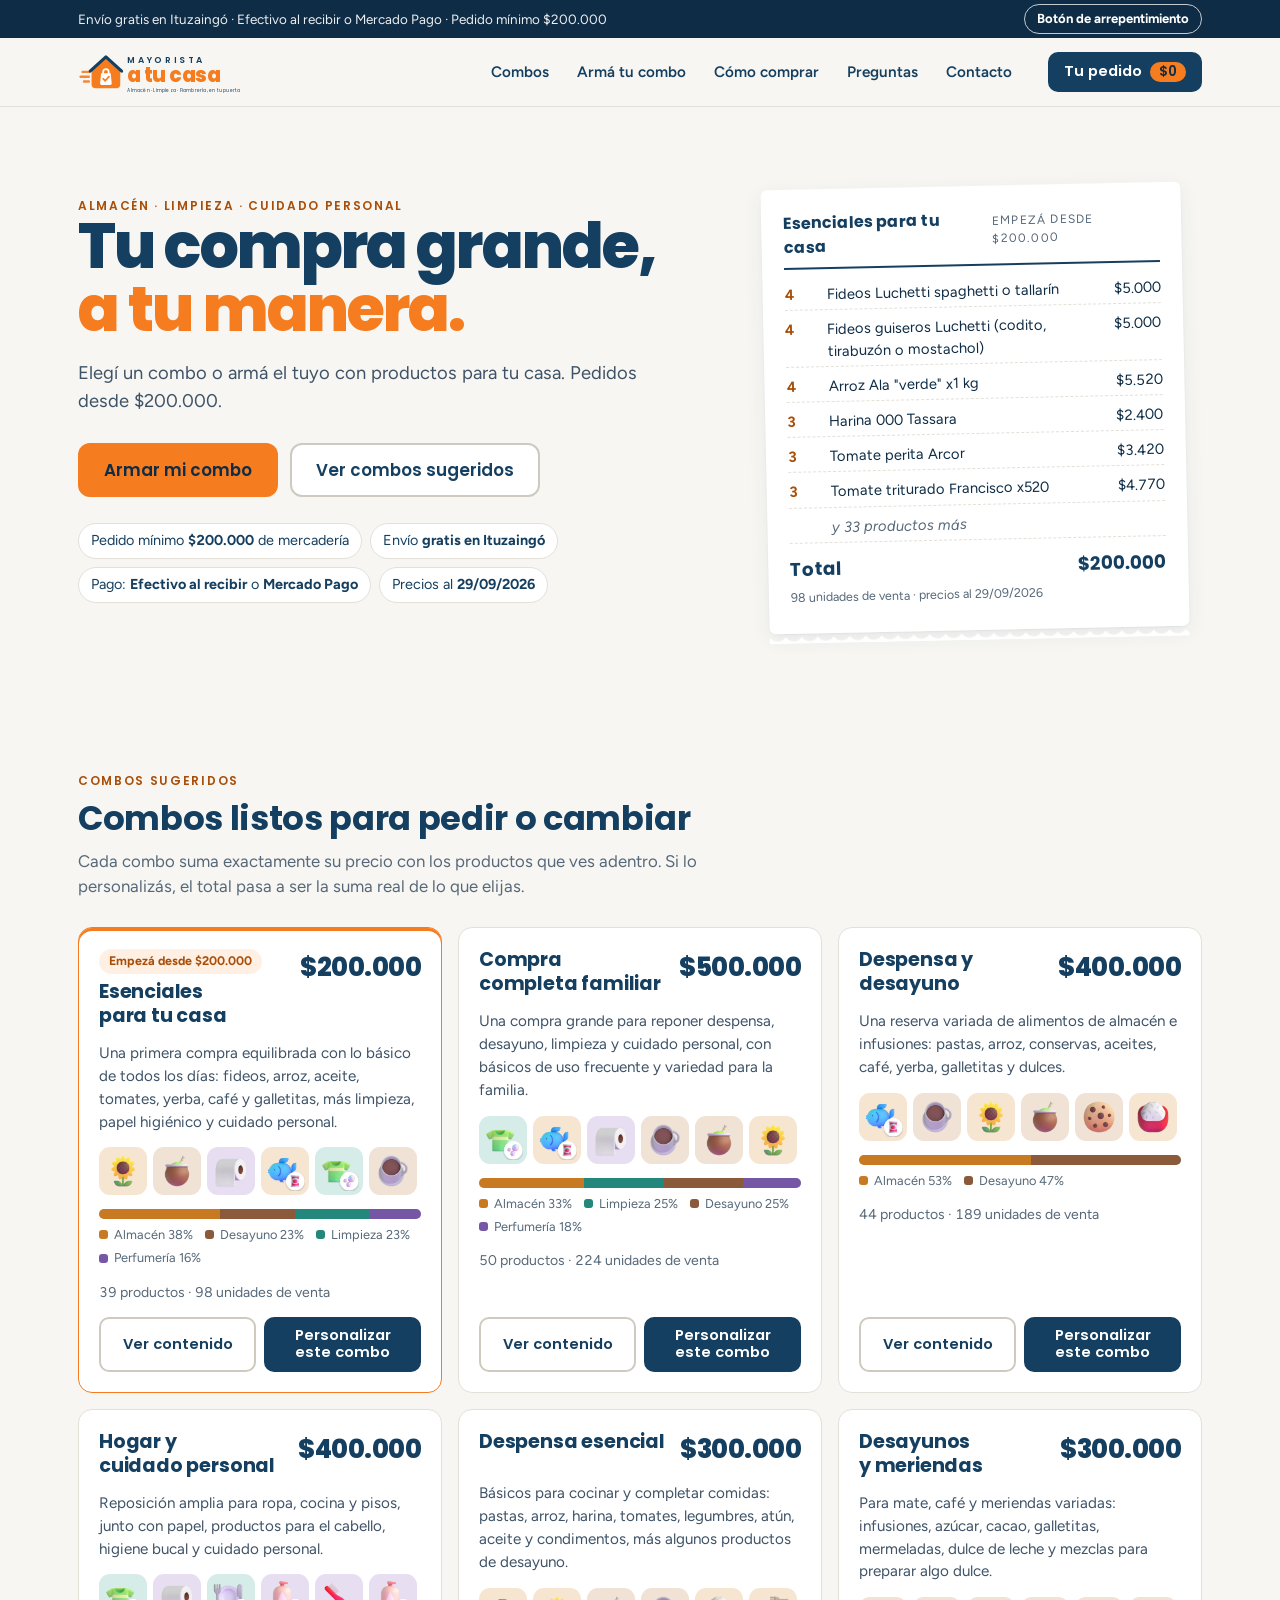
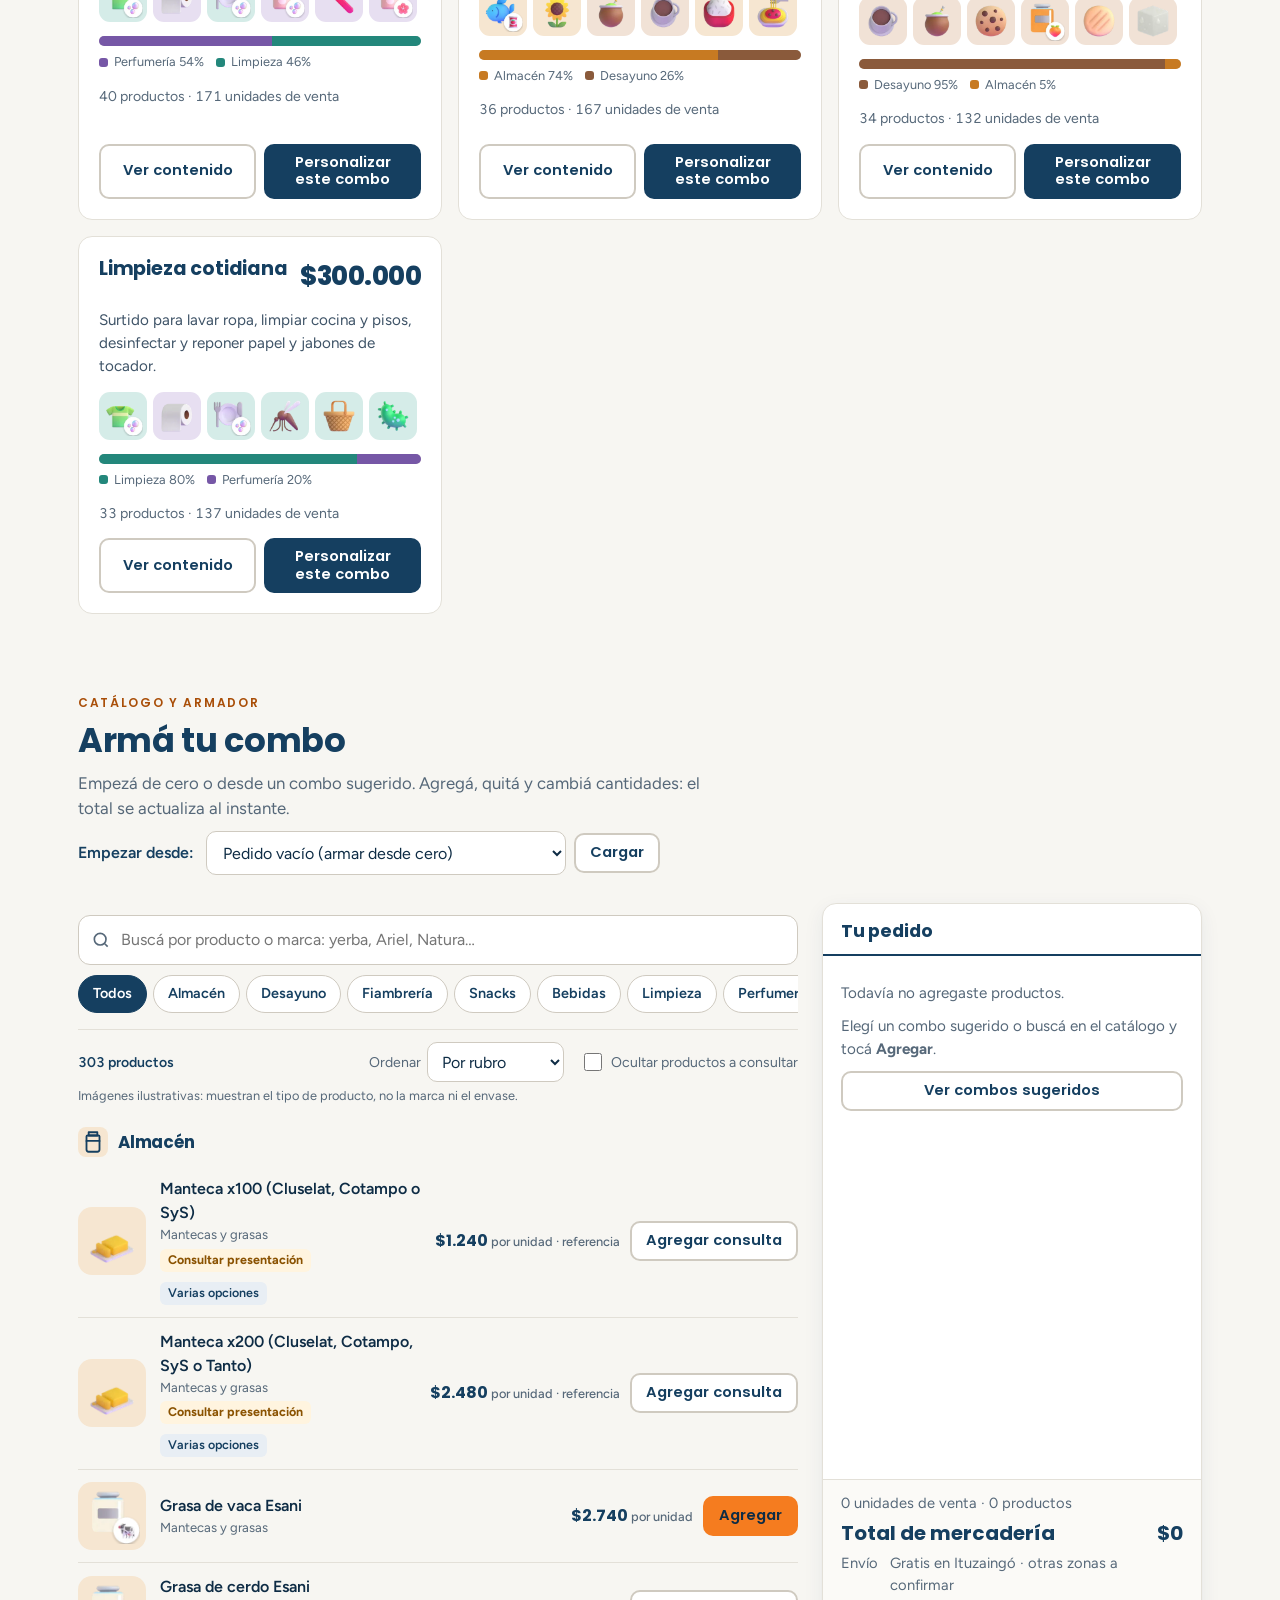
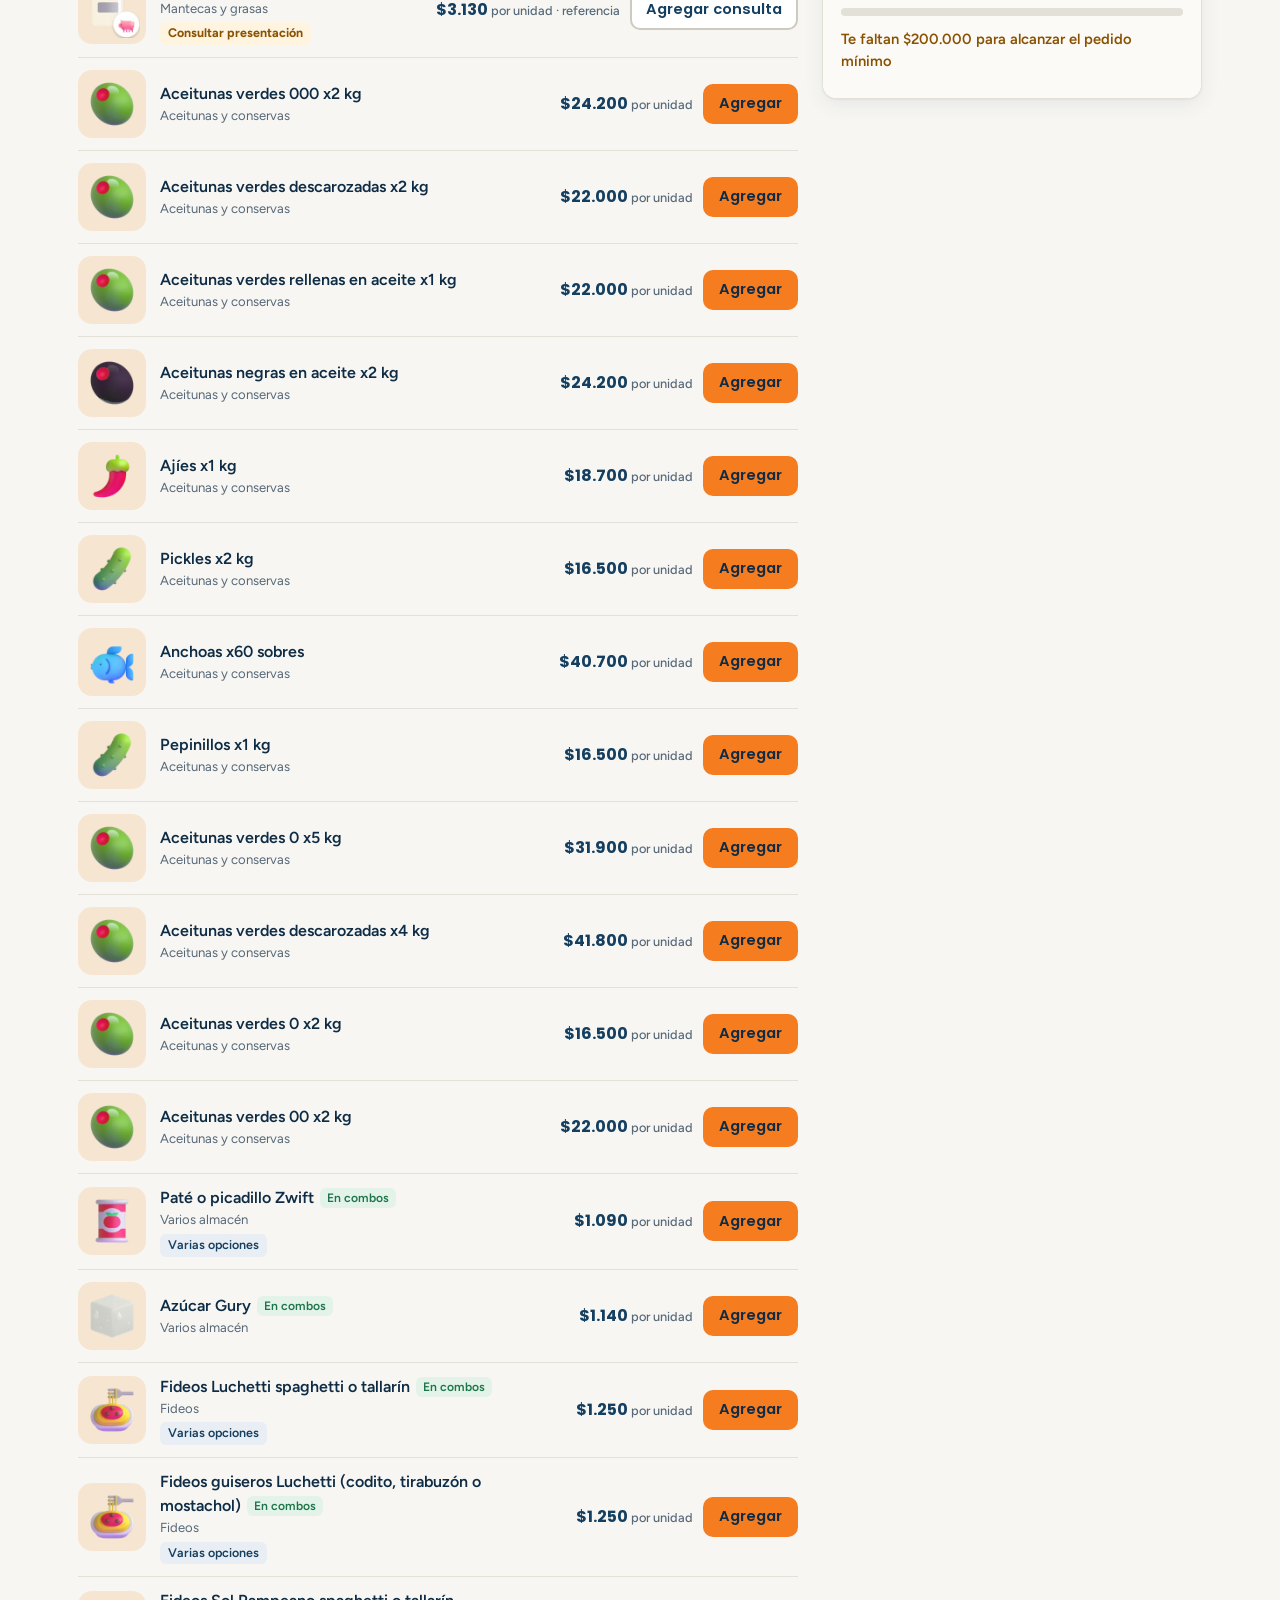
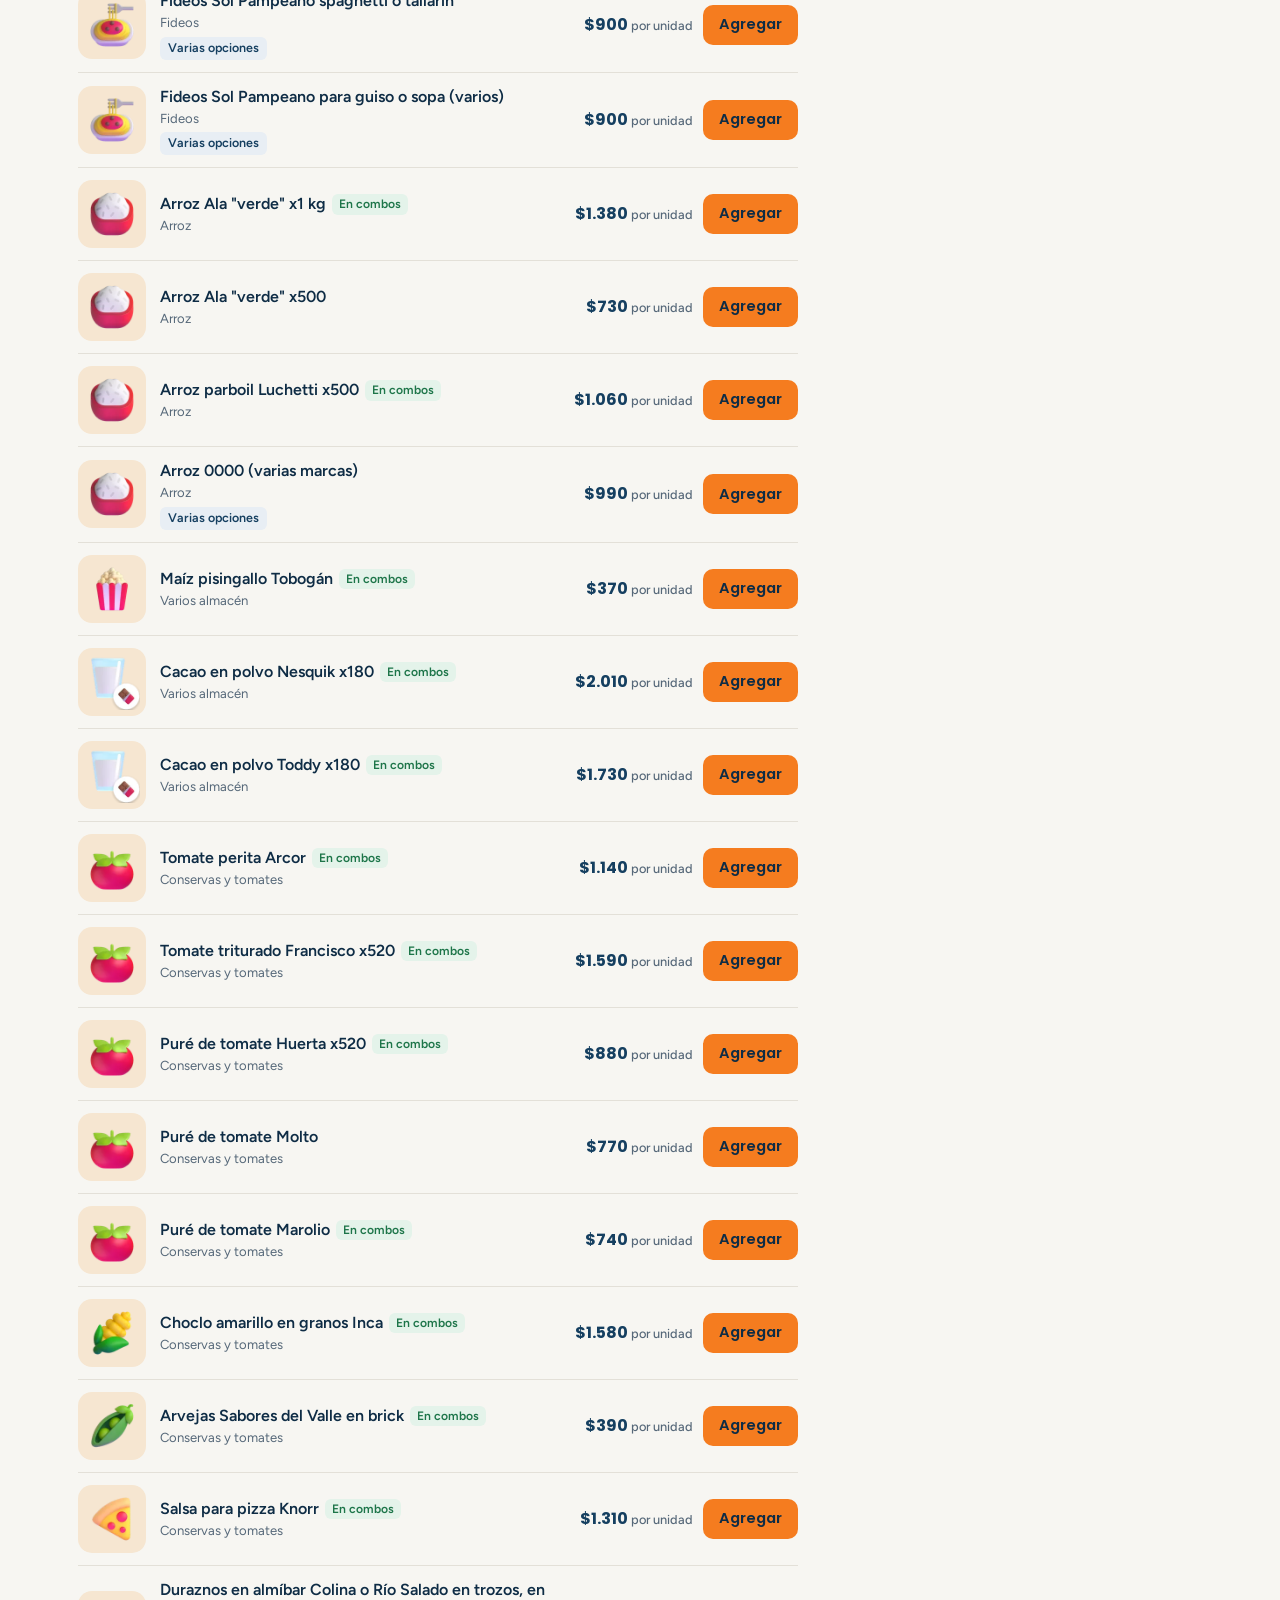
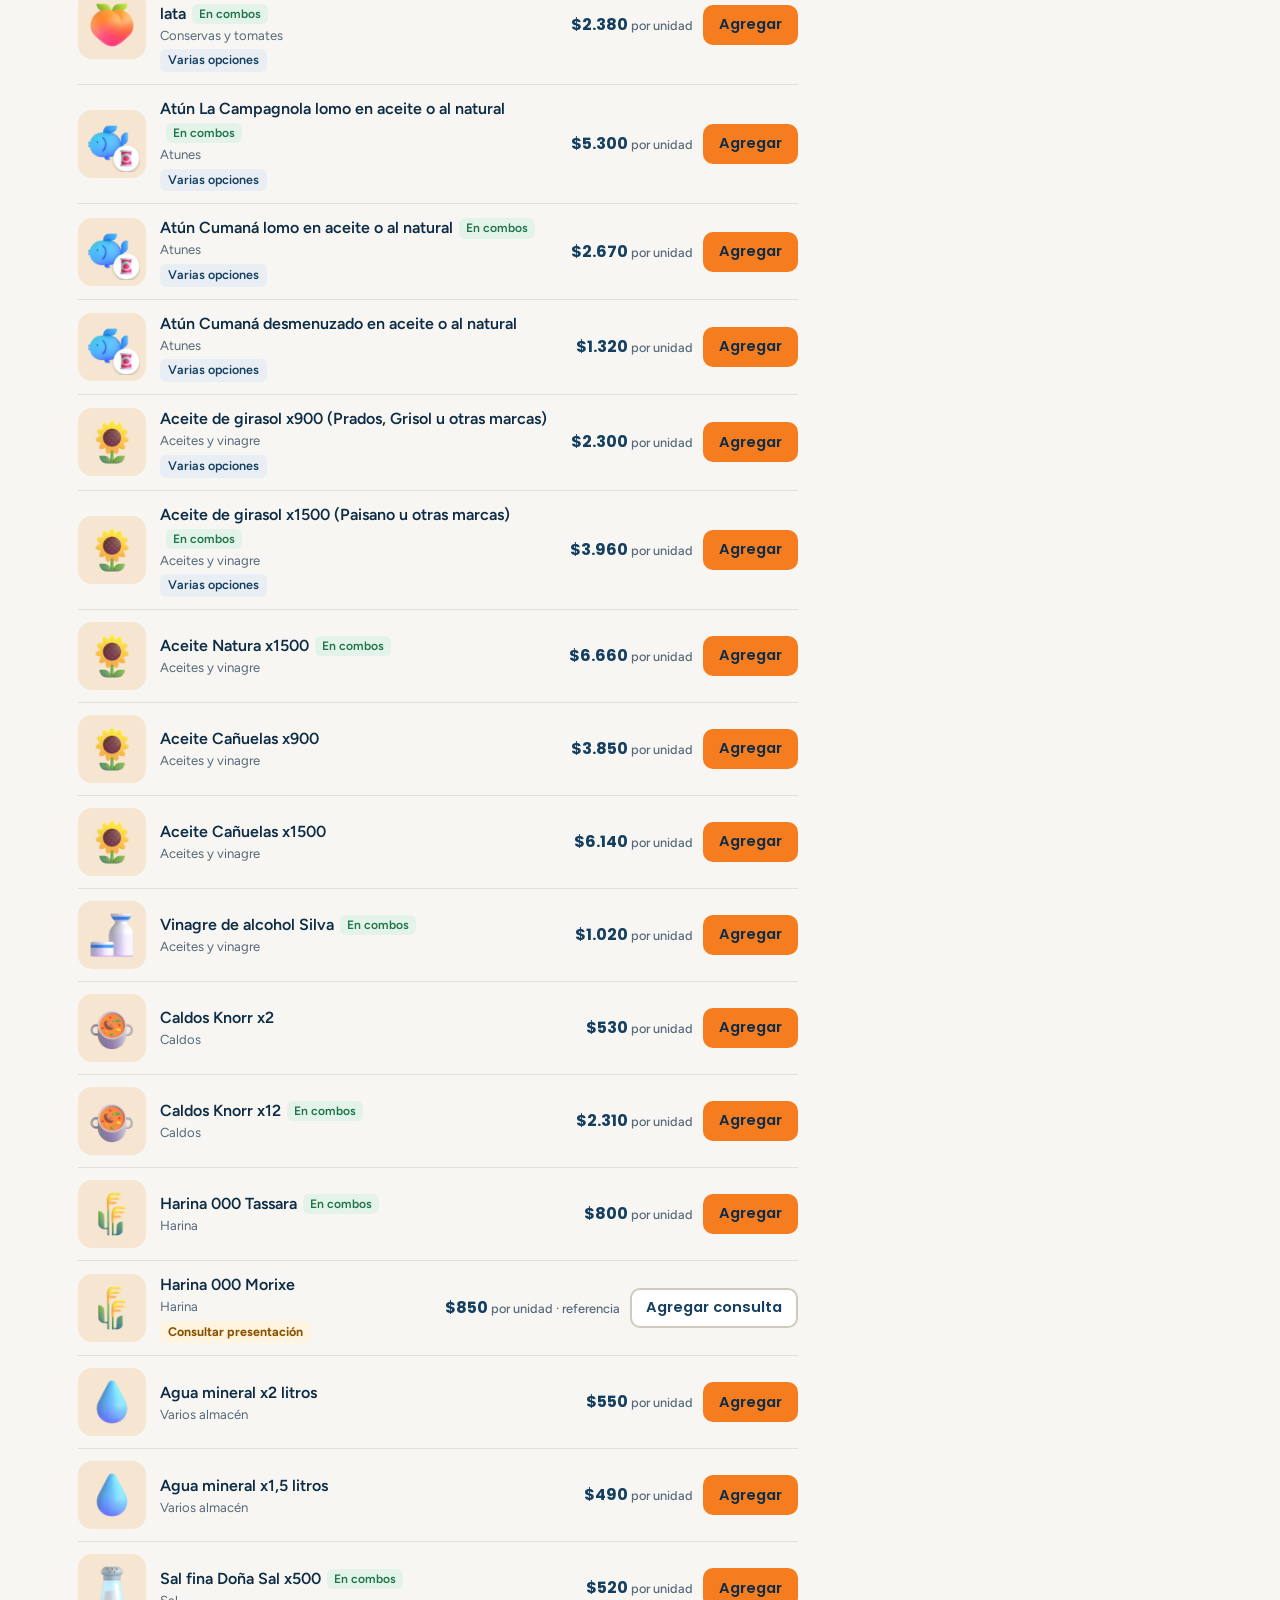
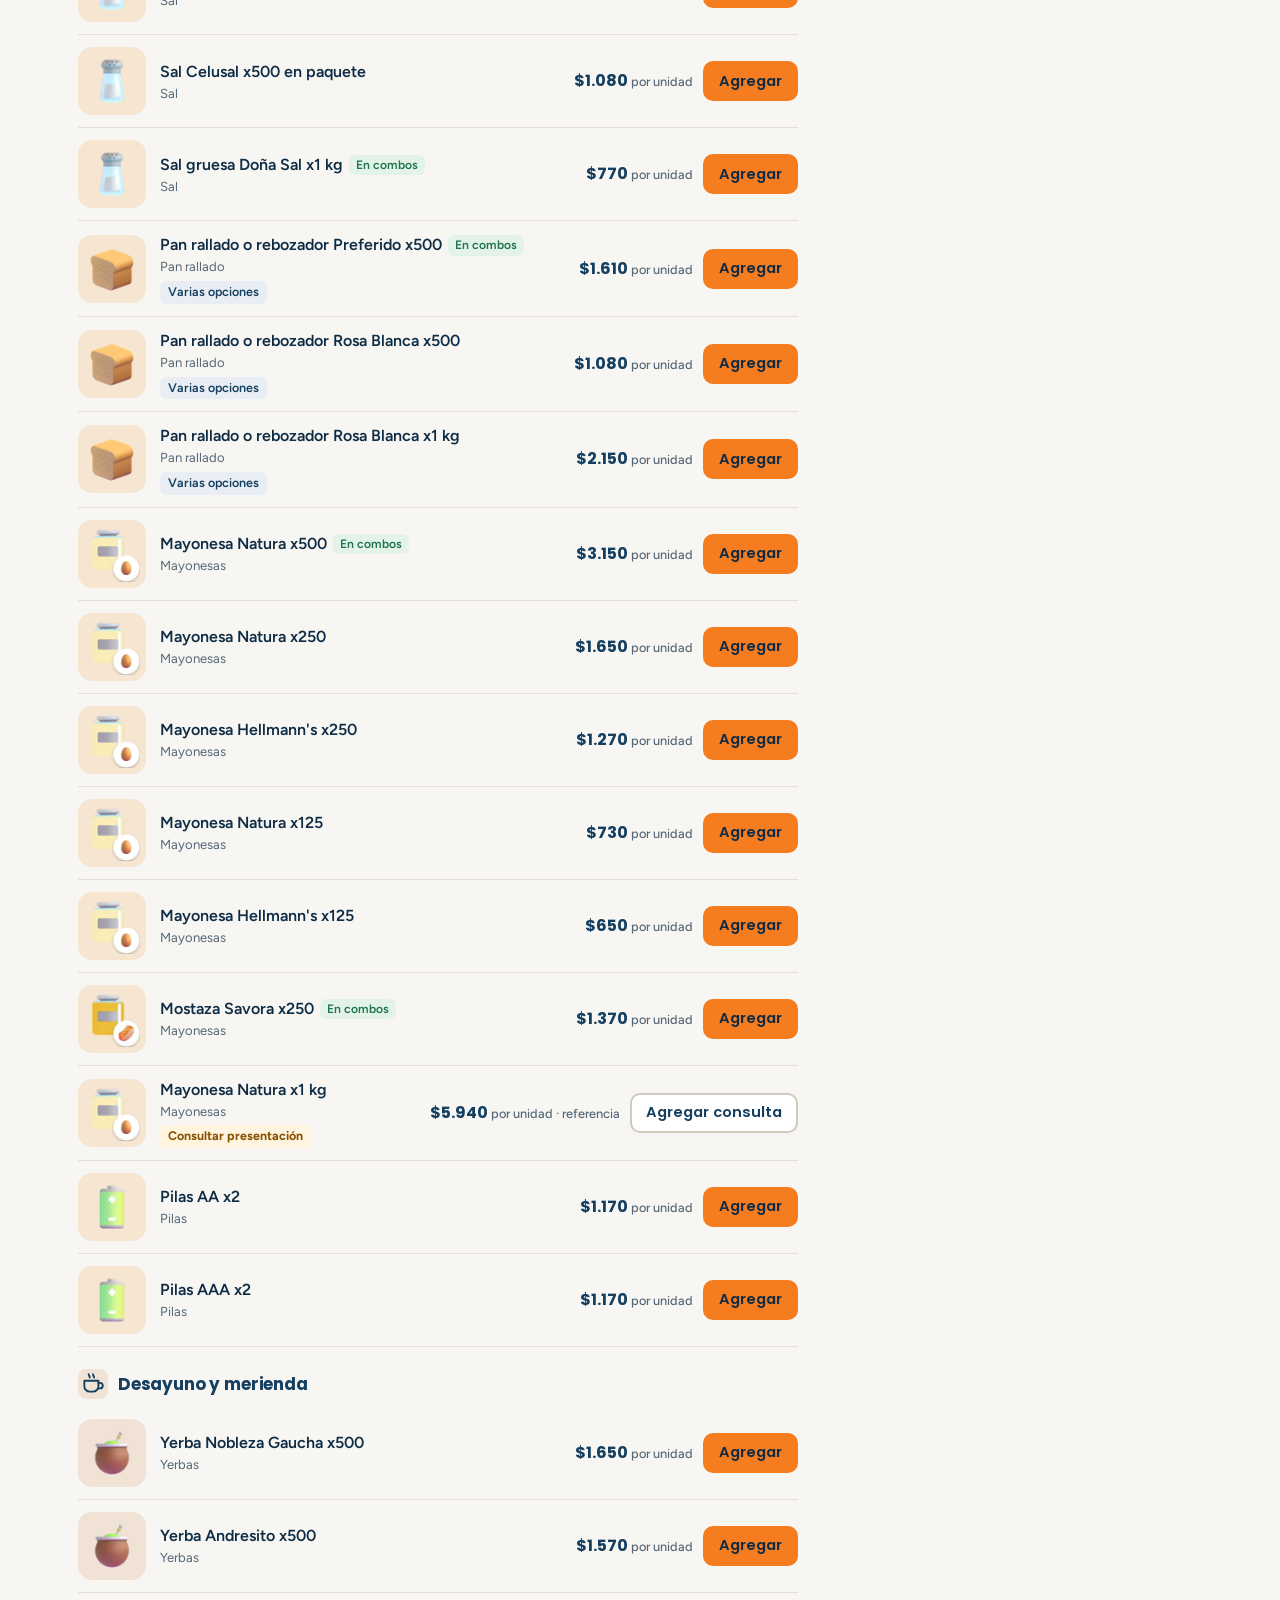
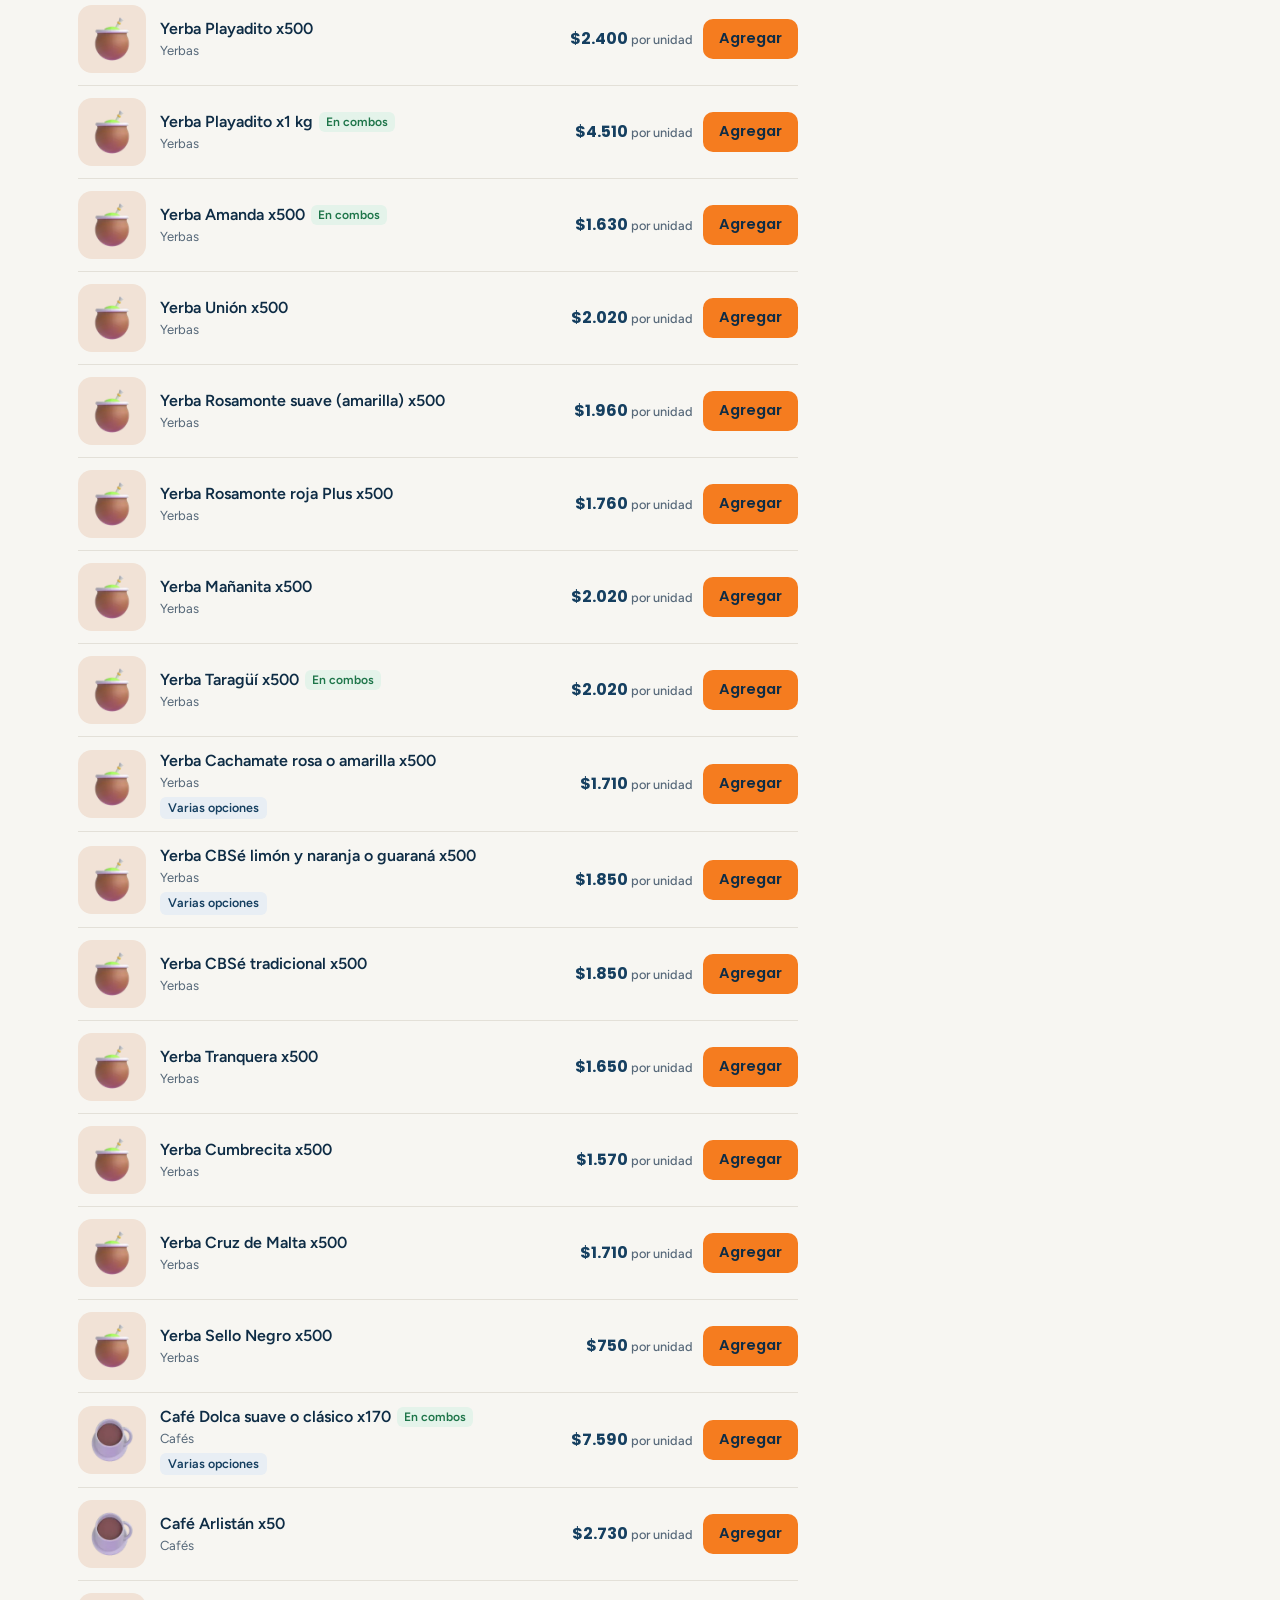
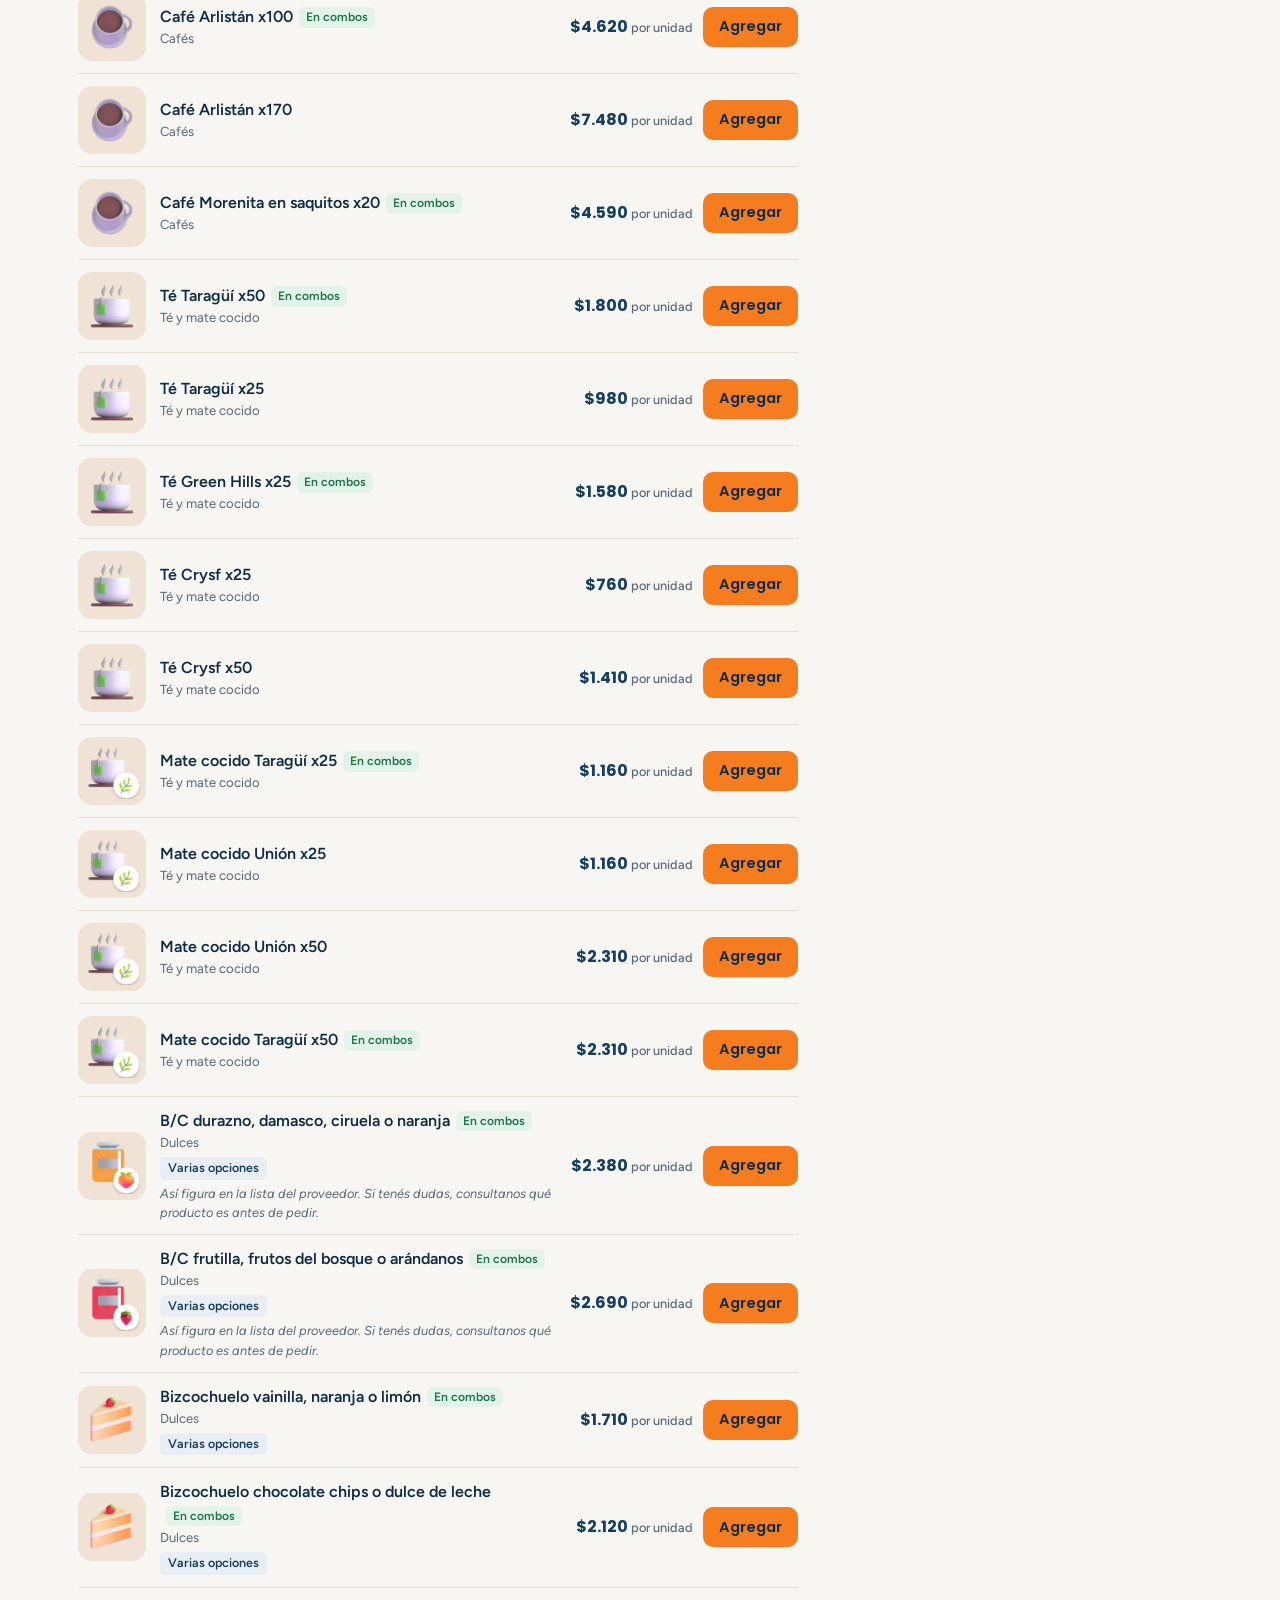
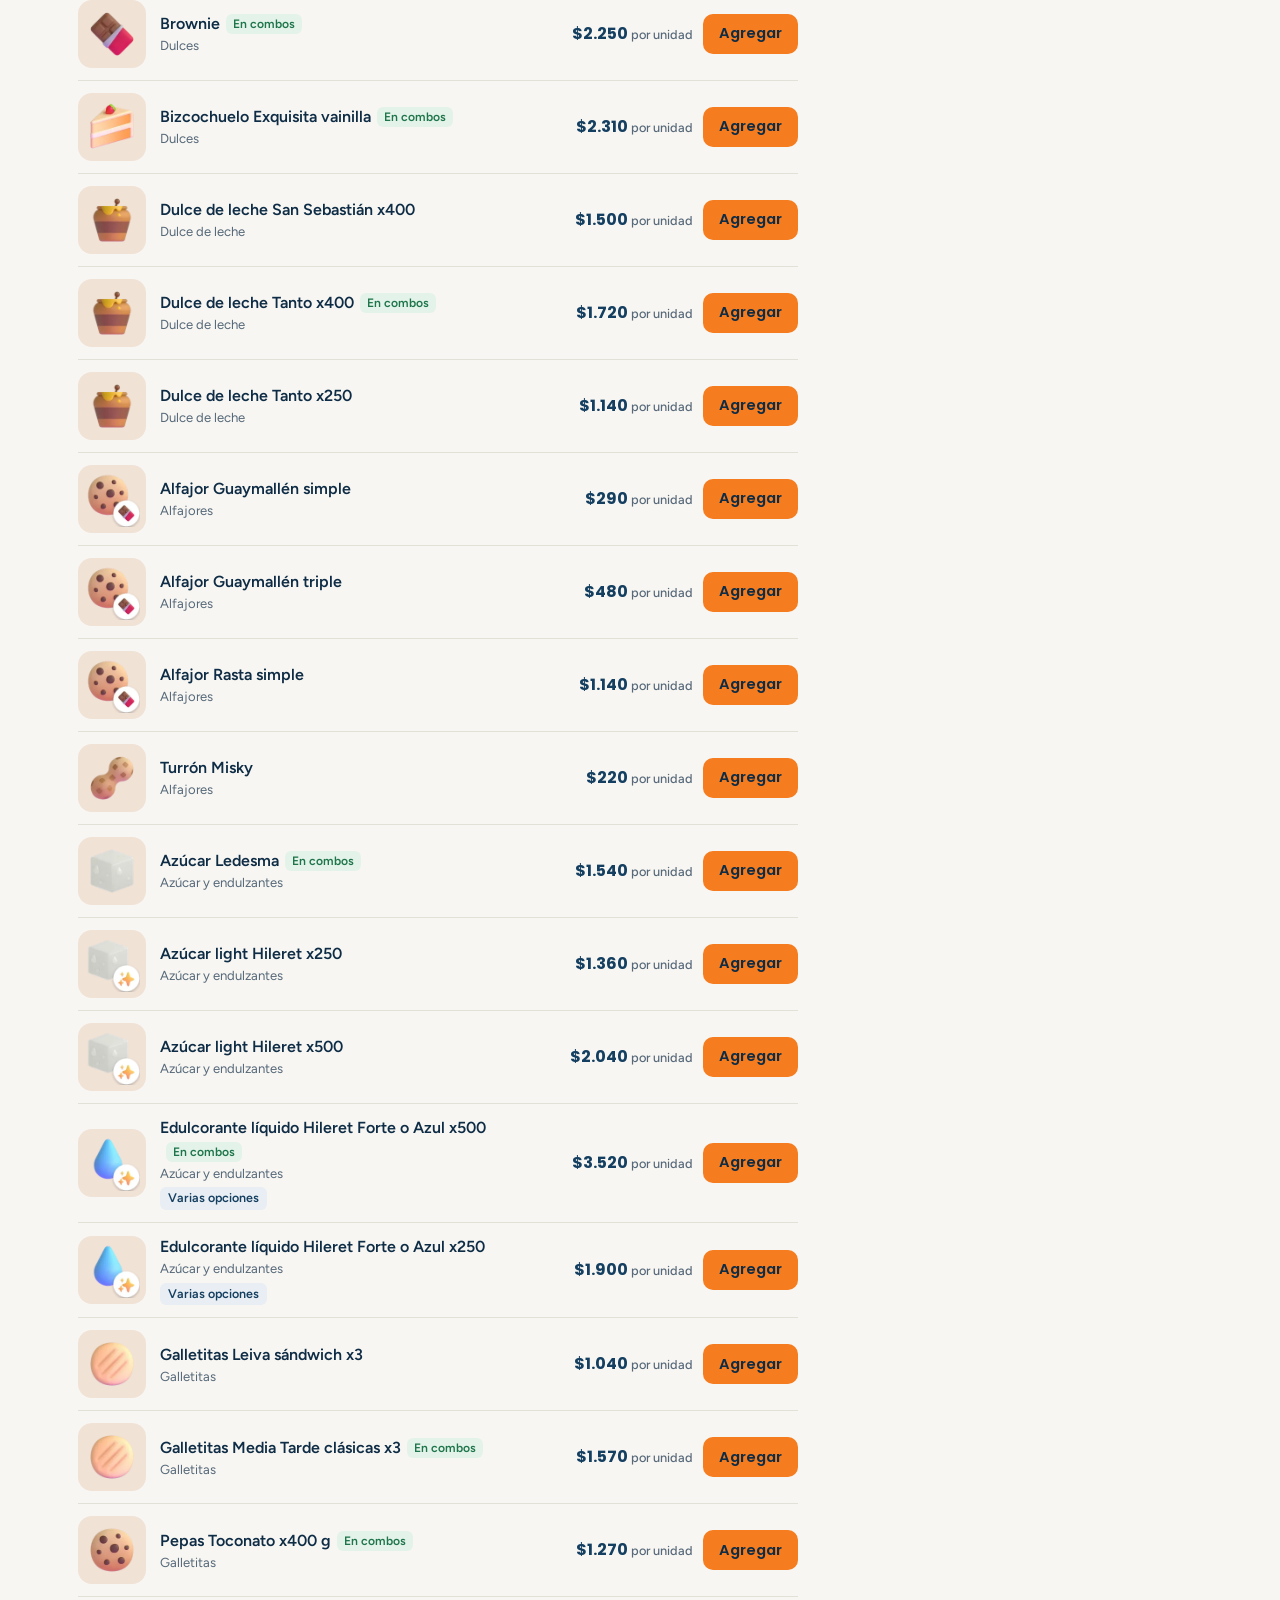
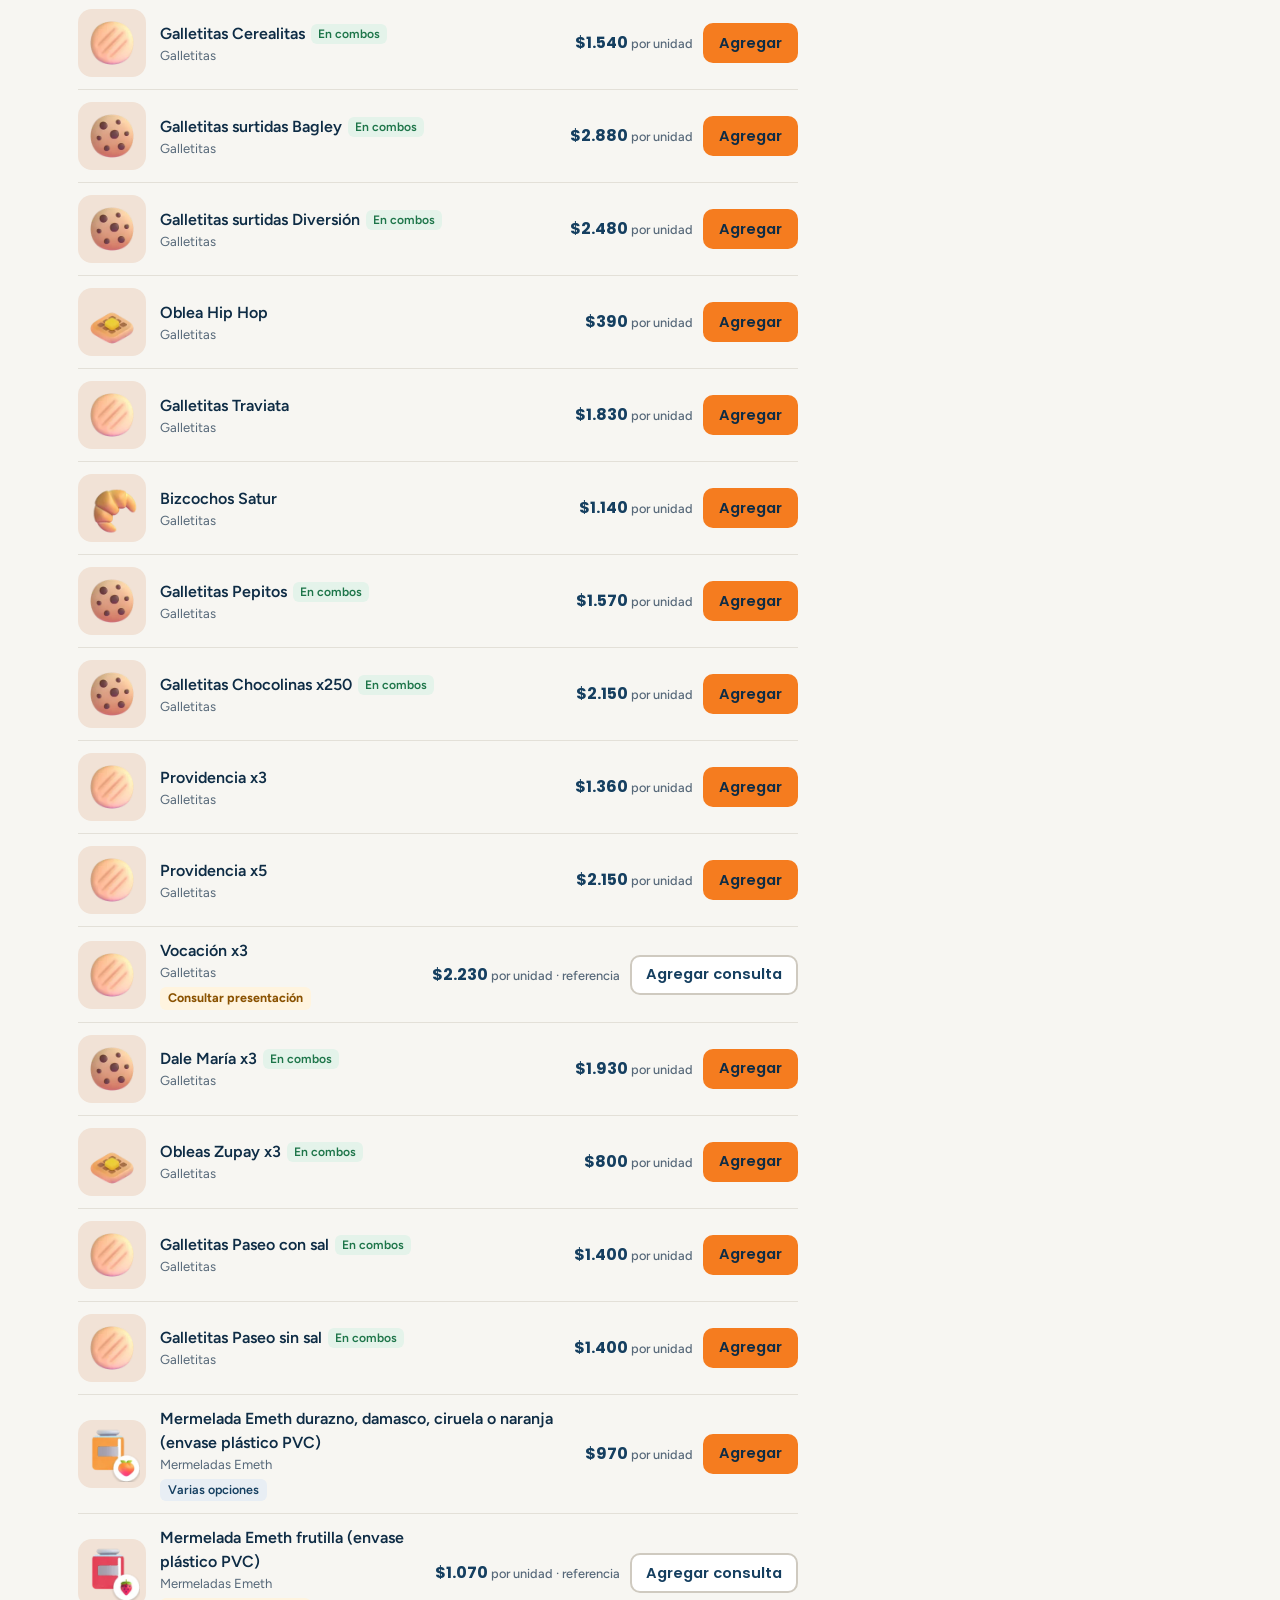
==== index.html @ 2d250ad7 "Add files via upload" ====
<!doctype html>
<html lang="es-AR">
<head>
<meta charset="utf-8">
<meta name="viewport" content="width=device-width, initial-scale=1, viewport-fit=cover">
<title>Mayorista a tu Casa</title>
<meta name="description" content="Elegí un combo o armá el tuyo con productos de almacén, limpieza y cuidado personal. Pedidos desde $200.000 por WhatsApp.">
<link rel="preconnect" href="https://fonts.googleapis.com">
<link rel="preconnect" href="https://fonts.gstatic.com" crossorigin>
<link rel="stylesheet" href="https://fonts.googleapis.com/css2?family=Figtree:wght@400;500;600;700&family=Poppins:wght@500;600;700;800&display=swap">
<link rel="stylesheet" href="css/estilos.css">
</head>
<body>
<!--CUERPO-->
<div class="topbar">
  <div class="wrap">
    <span id="topbar-info"></span>
    <button type="button" class="topbar-arr" data-act="arrepentimiento">Botón de arrepentimiento</button>
  </div>
</div>
<header class="top">
  <div class="wrap">
    <a class="brand" href="#inicio" aria-label="Mayorista a tu Casa, ir al inicio"><svg role="img" aria-hidden="true" focusable="false" xmlns="http://www.w3.org/2000/svg" viewBox="0 12 516 136" width="516" height="136">
<g transform="translate(8 10) scale(1.05)">
  <g stroke="#F57C1F" stroke-width="7" stroke-linecap="round" opacity="0.9">
    <line x1="6" y1="66" x2="24" y2="66"/><line x1="0" y1="80" x2="24" y2="80"/><line x1="10" y1="94" x2="24" y2="94"/>
  </g>
  <path d="M36 60 L74 26 L112 60 L112 102 Q112 110 104 110 L44 110 Q36 110 36 102 Z" fill="#F57C1F" stroke="#F57C1F" stroke-width="8" stroke-linejoin="round"/>
  <path d="M28 64 L74 22 L120 64" fill="none" stroke="currentColor" stroke-width="9" stroke-linecap="round" stroke-linejoin="round"/>
  <path d="M60 70 L88 70 L91 100 Q91 104 87 104 L61 104 Q57 104 57 100 Z" fill="#FFFFFF"/>
  <path d="M66 72 L66 66 Q66 58 74 58 Q82 58 82 66 L82 72" fill="none" stroke="#FFFFFF" stroke-width="5" stroke-linecap="round"/>
  <path d="M66 86 L72 92 L83 80" fill="none" stroke="#F57C1F" stroke-width="5" stroke-linecap="round" stroke-linejoin="round"/>
</g><text x="152" y="52" font-family="Poppins" font-weight="600" font-size="27" letter-spacing="8" fill="currentColor">MAYORISTA</text>
<text x="150" y="110" font-family="Poppins" font-weight="800" font-size="62" letter-spacing="-1.5" fill="#F57C1F">a tu casa</text><text x="152" y="140" font-family="Poppins" font-weight="500" font-size="14" letter-spacing="0.6" fill="currentColor" opacity="0.8">Almacén · Limpieza · Fiambrería, en tu puerta</text></svg></a>
    <nav class="nav" aria-label="Secciones">
      <a href="#combos">Combos</a>
      <a href="#armar">Armá tu combo</a>
      <a href="#como-comprar">Cómo comprar</a>
      <a href="#preguntas">Preguntas</a>
      <a href="#contacto">Contacto</a>
    </nav>
    <button class="btn btn-dark btn-sm top-cart" type="button" data-act="abrir-carrito" id="top-cart">Tu pedido <span class="badge num" id="top-cart-total">$0</span></button>
  </div>
</header>

<main id="inicio">
  <section class="hero" aria-labelledby="hero-title">
    <div class="wrap">
      <div>
        <p class="eyebrow">Almacén · Limpieza · Cuidado personal</p>
        <h1 id="hero-title">Tu compra grande, <em>a tu manera.</em></h1>
        <p class="lead">Elegí un combo o armá el tuyo con productos para tu casa. Pedidos desde $200.000.</p>
        <div class="hero-ctas">
          <a class="btn btn-primary" href="#armar" data-act="ir-armar">Armar mi combo</a>
          <a class="btn btn-ghost" href="#combos">Ver combos sugeridos</a>
        </div>
        <ul class="facts" aria-label="Condiciones" id="hero-facts"></ul>
      </div>
      <figure class="remito" aria-label="Ejemplo de combo" id="hero-remito"></figure>
    </div>
  </section>

  <section class="section" id="combos" aria-labelledby="combos-title">
    <div class="wrap">
      <div class="section-head">
        <p class="eyebrow">Combos sugeridos</p>
        <h2 id="combos-title">Combos listos para pedir o cambiar</h2>
        <p class="lead">Cada combo suma exactamente su precio con los productos que ves adentro. Si lo personalizás, el total pasa a ser la suma real de lo que elijas.</p>
      </div>
      <div class="combos" id="combo-list"></div>
    </div>
  </section>

  <section class="section" id="armar" aria-labelledby="armar-title" style="padding-top:24px">
    <div class="wrap">
      <div class="section-head">
        <p class="eyebrow">Catálogo y armador</p>
        <h2 id="armar-title">Armá tu combo</h2>
        <p class="lead">Empezá de cero o desde un combo sugerido. Agregá, quitá y cambiá cantidades: el total se actualiza al instante.</p>
        <div class="start-row">
          <span class="label">Empezar desde:</span>
          <label class="visually-hidden" for="start-select">Combo para empezar</label>
          <select id="start-select"></select>
          <button class="btn btn-ghost btn-sm" type="button" data-act="cargar-inicio">Cargar</button>
        </div>
      </div>
      <div class="builder">
        <div class="catalog" id="catalogo">
          <div class="tools">
            <div class="search">
              <svg width="20" height="20" viewBox="0 0 24 24" fill="none" stroke="currentColor" stroke-width="2" aria-hidden="true"><circle cx="11" cy="11" r="7"/><path d="m20 20-3.5-3.5"/></svg>
              <label class="visually-hidden" for="q">Buscar productos</label>
              <input id="q" type="search" autocomplete="off" enterkeyhint="search" placeholder="Buscá por producto o marca: yerba, Ariel, Natura…">
              <button type="button" class="q-clear" id="q-clear" data-act="clear-q" aria-label="Borrar la búsqueda" hidden>×</button>
            </div>
            <div class="chips" id="sec-chips" role="group" aria-label="Rubros"></div>
            <div class="chips sub" id="cat-chips" role="group" aria-label="Categorías" hidden></div>
          </div>
          <div class="list-bar">
            <span id="result-count" class="num" aria-live="polite"></span>
            <label class="sort" for="orden"><span>Ordenar</span>
              <select id="orden">
                <option value="rubro">Por rubro</option>
                <option value="precio-asc">Menor precio</option>
                <option value="precio-desc">Mayor precio</option>
                <option value="az">A a Z</option>
              </select></label>
            <label class="chk" for="solo-pedido"><input type="checkbox" id="solo-pedido"> Ocultar productos a consultar</label>
          </div>
          <p class="img-note">Imágenes ilustrativas: muestran el tipo de producto, no la marca ni el envase.</p>
          <div id="product-list"></div>
        </div>
        <aside class="aside-sticky" aria-label="Resumen de tu pedido">
          <div class="summary" id="summary-aside"></div>
        </aside>
      </div>
    </div>
  </section>

  <section class="section" id="como-comprar" aria-labelledby="como-title">
    <div class="wrap">
      <div class="section-head">
        <p class="eyebrow">Cómo comprar</p>
        <h2 id="como-title">Tu pedido en cuatro pasos</h2>
      </div>
      <ol class="steps">
        <li><h3>Elegís los productos</h3><p>Tomá un combo sugerido, personalizalo o armá tu selección desde cero con el catálogo.</p></li>
        <li><h3>Revisás tu pedido</h3><p>Controlá cantidades, precios y el total. El pedido mínimo es de $200.000 en mercadería.</p></li>
        <li><h3>Lo enviás por WhatsApp</h3><p>Completá tu nombre y localidad y tocá “Enviar pedido por WhatsApp”: se abre el chat con tu pedido escrito y solo tocás Enviar. Todavía no pagás nada.</p></li>
        <li><h3>Coordinamos y te lo llevamos</h3><p>Te respondemos para confirmar stock, día y horario de entrega. Pagás en efectivo al recibir o con Mercado Pago.</p></li>
      </ol>
    </div>
  </section>

  <section class="section" id="preguntas" aria-labelledby="faq-title">
    <div class="wrap">
      <div class="section-head">
        <p class="eyebrow">Preguntas frecuentes</p>
        <h2 id="faq-title">Lo que conviene saber antes de pedir</h2>
      </div>
      <div class="faq" id="faq"></div>
    </div>
  </section>

  <section class="section" id="contacto" aria-labelledby="contacto-title">
    <div class="wrap">
      <div class="section-head">
        <p class="eyebrow">Contacto</p>
        <h2 id="contacto-title">Hablemos por WhatsApp</h2>
      </div>
      <div class="contact" id="contact"></div>
    </div>
  </section>
</main>

<footer class="foot">
  <div class="wrap">
    <p><b>Mayorista a tu Casa</b> · Una iniciativa de AdminYAAA.</p>
    <p class="foot-links">
      <button type="button" class="foot-arr" data-act="arrepentimiento">Botón de arrepentimiento</button>
      <a href="https://www.argentina.gob.ar/produccion/defensadelconsumidor/formulario" target="_blank" rel="noopener">Defensa de las y los Consumidores. Para reclamos ingrese aquí</a>
    </p>
    <p id="foot-note"></p>
  </div>
</footer>

<div class="bottom-bar" role="region" aria-label="Tu pedido">
  <div class="in">
    <div class="bb-tot">
      <strong id="bb-total">$0</strong>
      <div class="meter" aria-hidden="true"><i id="bb-meter"></i></div>
      <small id="bb-hint">Te faltan $200.000 para alcanzar el pedido mínimo</small>
    </div>
    <button class="btn btn-primary" type="button" data-act="abrir-carrito">Ver pedido <span class="badge-n num" id="bb-n" hidden></span></button>
  </div>
</div>

<dialog id="dlg-carrito" class="sheet" aria-labelledby="carrito-title">
  <div class="dlg">
    <div class="dlg-head">
      <div><h3 id="carrito-title">Tu pedido</h3><p>Cambiá cantidades o quitá productos. El total se recalcula solo.</p></div>
      <button class="x" type="button" data-act="cerrar" aria-label="Cerrar">×</button>
    </div>
    <div class="summary" id="summary-sheet" style="border:0;box-shadow:none;border-radius:0"></div>
  </div>
</dialog>

<dialog id="dlg-combo" aria-labelledby="combo-dlg-title">
  <div class="dlg" id="combo-dlg"></div>
</dialog>

<dialog id="dlg-elegir" aria-labelledby="elegir-title">
  <div class="dlg">
    <div class="dlg-head">
      <div><h3 id="elegir-title">Ya tenés productos en tu pedido</h3><p id="elegir-sub"></p></div>
      <button class="x" type="button" data-act="cerrar" aria-label="Cerrar">×</button>
    </div>
    <div class="dlg-body choice">
      <button class="btn btn-dark btn-block" type="button" data-act="elegir-reemplazar">Reemplazar mi pedido por este combo</button>
      <button class="btn btn-ghost btn-block" type="button" data-act="elegir-sumar">Sumar el combo a lo que ya elegí</button>
      <button class="btn-link" type="button" data-act="cerrar">Cancelar</button>
    </div>
  </div>
</dialog>

<dialog id="dlg-revisar" aria-labelledby="revisar-title">
  <div class="dlg" id="revisar"></div>
</dialog>

<dialog id="dlg-arrep" aria-labelledby="arrep-title">
  <div class="dlg" id="arrep"></div>
</dialog>

<div class="toast" id="toast" role="status" aria-live="polite" hidden></div>
<div class="visually-hidden" id="sr-live" aria-live="polite"></div>
<!--FIN-CUERPO-->
<script src="js/config.js"></script>
<script src="js/datos.js"></script>
<script src="js/ajustes.js"></script>
<script src="js/imagenes.js"></script>
<script src="js/app.js"></script>
</body>
</html>
---- css/estilos.css ----
/* Layout: mostrador de una columna en el celular; en pantallas anchas, catálogo a la izquierda y el
   "remito" del pedido fijo a la derecha. El carrito vive siempre en la barra inferior (celular) o en el encabezado. */
:root {
  --navy: #153F60;
  --navy-ink: #0E2C45;
  --orange: #F57C1F;
  --orange-ink: #A94E08;
  --orange-soft: #FFF0E3;
  --bg: #F7F6F2;
  --paper: #FFFFFF;
  --line: #E3E0D8;
  --line-strong: #CFCAC0;
  --muted: #566879;
  --ok: #1D7549;
  --ok-soft: #E4F3EA;
  --warn: #8A5200;
  --warn-soft: #FFF4DF;
  --focus: #1F6FB2;

  --f-display: "Poppins", "Segoe UI", system-ui, sans-serif;
  --f-body: "Figtree", "Segoe UI", system-ui, -apple-system, sans-serif;

  --radius: 14px;
  --radius-sm: 10px;
  --shadow: 0 1px 2px rgba(21, 63, 96, .06), 0 6px 20px rgba(21, 63, 96, .07);
  --bar-h: 76px;
  color-scheme: light;
}

* { box-sizing: border-box; }
[hidden] { display: none !important; }
html { scroll-behavior: smooth; scroll-padding-top: calc(76px + env(safe-area-inset-top, 0px)); }
@media (prefers-reduced-motion: reduce) { html { scroll-behavior: auto; } * { transition: none !important; animation: none !important; } }
body {
  margin: 0;
  background: var(--bg);
  color: var(--navy-ink);
  font-family: var(--f-body);
  font-size: 16px;
  line-height: 1.5;
  padding-bottom: calc(var(--bar-h) + env(safe-area-inset-bottom, 0px));
}
@media (min-width: 1024px) { body { padding-bottom: 0; } }
img, svg { max-width: 100%; }
button, input, select, textarea { font: inherit; color: inherit; }
button { cursor: pointer; }
:focus-visible { outline: 3px solid var(--focus); outline-offset: 2px; border-radius: 6px; }
.visually-hidden { position: absolute !important; width: 1px; height: 1px; overflow: hidden; clip: rect(0 0 0 0); white-space: nowrap; }
.num { font-variant-numeric: tabular-nums; }

.wrap { width: 100%; max-width: 1180px; margin-inline: auto; padding-inline: 16px; }
@media (min-width: 720px) { .wrap { padding-inline: 28px; } }

h1, h2, h3 { font-family: var(--f-display); color: var(--navy); text-wrap: balance; margin: 0; letter-spacing: -.01em; }
h2 { font-size: clamp(1.5rem, 1.2rem + 1.3vw, 2.1rem); font-weight: 700; line-height: 1.15; }
h3 { font-size: 1.1rem; font-weight: 700; line-height: 1.25; }
p { margin: 0; }
.eyebrow { font-family: var(--f-display); font-size: .75rem; font-weight: 600; letter-spacing: .14em; text-transform: uppercase; color: var(--orange-ink); }
.lead { color: var(--muted); font-size: 1.05rem; max-width: 60ch; }
.section { padding-block: 56px; }
.section-head { display: grid; gap: 10px; margin-bottom: 28px; }

/* ---------- Botones ---------- */
.btn {
  display: inline-flex; align-items: center; justify-content: center; gap: 8px;
  min-height: 48px; padding: 10px 20px; border-radius: 12px; border: 2px solid transparent;
  font-family: var(--f-display); font-weight: 600; font-size: 1rem; text-decoration: none; line-height: 1.2;
  transition: background-color .15s, border-color .15s, transform .1s;
}
.btn:active { transform: translateY(1px); }
.btn-primary { background: var(--orange); color: var(--navy-ink); }
.btn-primary:hover { background: #FF8A2E; }
.btn-dark { background: var(--navy); color: #fff; }
.btn-dark:hover { background: var(--navy-ink); }
.btn-ghost { background: var(--paper); color: var(--navy); border-color: var(--line-strong); }
.btn-ghost:hover { border-color: var(--navy); }
.btn-link { background: none; border: 0; min-height: 40px; padding: 6px 4px; color: var(--navy); text-decoration: underline; text-underline-offset: 3px; font-weight: 600; }
.btn-wa { background: #1D7549; color: #fff; }
.btn-wa:hover { background: #17603C; }
.btn[disabled], .btn[aria-disabled="true"] { background: #E7E4DD; color: #7C8792; border-color: transparent; cursor: not-allowed; transform: none; }
.btn-sm { min-height: 40px; padding: 8px 14px; font-size: .92rem; border-radius: 10px; }
.btn-block { width: 100%; }

/* ---------- Encabezado ---------- */
.top {
  position: sticky; top: env(safe-area-inset-top, 0px); z-index: 30;
  background: rgba(247, 246, 242, .94); backdrop-filter: saturate(1.2) blur(8px);
  border-bottom: 1px solid var(--line);
}
.top .wrap { display: flex; align-items: center; gap: 16px; min-height: 68px; }
.brand { display: inline-flex; color: var(--navy); flex: none; }
.brand svg { width: 168px; height: auto; display: block; }
.nav { display: none; gap: 4px; margin-left: auto; }
.nav a { color: var(--navy); text-decoration: none; font-weight: 600; font-size: .95rem; padding: 8px 12px; border-radius: 10px; }
.nav a:hover { background: var(--paper); }
.top-cart { margin-left: auto; display: none; }
@media (min-width: 1024px) { .nav { display: flex; } .top-cart { display: inline-flex; margin-left: 8px; } }
.top-cart .badge { background: var(--orange); color: var(--navy-ink); border-radius: 999px; padding: 2px 9px; font-size: .85rem; }

/* ---------- Portada ---------- */
.hero { padding-block: 40px 48px; overflow-x: clip; }
.hero .wrap { display: grid; gap: 36px; align-items: center; }
@media (min-width: 900px) { .hero .wrap { grid-template-columns: 1.15fr .85fr; gap: 56px; } .hero { padding-block: 64px 72px; } }
.hero h1 { font-size: clamp(2.3rem, 1.6rem + 3.6vw, 3.9rem); font-weight: 800; line-height: 1.02; letter-spacing: -.03em; }
.hero h1 em { font-style: normal; color: var(--orange); }
.hero .lead { margin-top: 18px; font-size: 1.15rem; color: #3E5367; }
.hero-ctas { display: flex; flex-wrap: wrap; gap: 12px; margin-top: 28px; }
.hero-ctas .btn { min-height: 54px; padding-inline: 24px; font-size: 1.05rem; flex: 1 1 220px; }
@media (min-width: 900px) { .hero-ctas .btn { flex: 0 0 auto; } }
.facts { display: flex; flex-wrap: wrap; gap: 8px; margin-top: 26px; padding: 0; list-style: none; }
.facts li { background: var(--paper); border: 1px solid var(--line); border-radius: 999px; padding: 6px 12px; font-size: .9rem; color: var(--navy); }
.facts b { font-weight: 700; }

/* Remito de muestra en la portada */
.remito {
  background: var(--paper); border-radius: 6px; box-shadow: var(--shadow); position: relative;
  padding: 22px 22px 26px; font-size: .92rem; max-width: 420px; justify-self: center; width: 100%;
  transform: rotate(-1.2deg);
}
.remito::after {
  content: ""; position: absolute; left: 0; right: 0; bottom: -10px; height: 10px;
  background: radial-gradient(circle at 8px -2px, transparent 9px, var(--paper) 10px) 0 0 / 16px 10px repeat-x;
}
.remito-head { display: flex; justify-content: space-between; align-items: baseline; gap: 12px; border-bottom: 2px solid var(--navy); padding-bottom: 8px; margin-bottom: 10px; }
.remito-head b { font-family: var(--f-display); color: var(--navy); font-size: 1rem; }
.remito-head span { font-size: .75rem; letter-spacing: .1em; text-transform: uppercase; color: var(--muted); }
.remito ul { list-style: none; margin: 0; padding: 0; display: grid; gap: 4px; }
.remito li { display: grid; grid-template-columns: 34px 1fr auto; gap: 8px; border-bottom: 1px dashed var(--line); padding-block: 4px; }
.remito li b { color: var(--orange-ink); }
.remito .more { color: var(--muted); font-style: italic; }
.remito-total { display: flex; justify-content: space-between; margin-top: 12px; font-family: var(--f-display); font-weight: 700; font-size: 1.15rem; color: var(--navy); }
.remito-note { margin-top: 6px; font-size: .78rem; color: var(--muted); }

/* ---------- Combos ---------- */
.combos { display: grid; gap: 16px; }
@media (min-width: 680px) { .combos { grid-template-columns: repeat(2, minmax(0, 1fr)); } }
@media (min-width: 1080px) { .combos { grid-template-columns: repeat(3, minmax(0, 1fr)); } }
.combo {
  background: var(--paper); border: 1px solid var(--line); border-radius: var(--radius);
  padding: 20px; display: flex; flex-direction: column; gap: 14px; min-width: 0;
}
.combo-top { display: flex; justify-content: space-between; align-items: flex-start; gap: 12px; }
.combo h3 { font-size: 1.2rem; }
.combo .price { font-family: var(--f-display); font-weight: 800; font-size: 1.6rem; color: var(--navy); white-space: nowrap; letter-spacing: -.02em; }
.combo-badge { display: inline-block; margin: 0 0 6px; font-size: .78rem; font-weight: 700; color: var(--orange-ink); background: var(--orange-soft); border-radius: 999px; padding: 3px 10px; }
.combo.combo-entrada { border-color: var(--orange); box-shadow: inset 0 3px 0 var(--orange); }
.combo .tier { font-size: .72rem; font-weight: 700; letter-spacing: .12em; text-transform: uppercase; color: var(--orange-ink); }
.combo p.desc { color: #3E5367; font-size: .95rem; }
.combo .meta { font-size: .88rem; color: var(--muted); }
.combo .actions { display: grid; grid-template-columns: 1fr 1fr; gap: 8px; margin-top: auto; }
.mix { display: grid; gap: 6px; }
.mix-bar { display: flex; height: 10px; border-radius: 999px; overflow: hidden; background: var(--line); }
.mix-bar i { display: block; height: 100%; }
.mix-legend { display: flex; flex-wrap: wrap; gap: 4px 12px; font-size: .8rem; color: var(--muted); list-style: none; margin: 0; padding: 0; }
.mix-legend li { display: inline-flex; align-items: center; gap: 6px; }
.mix-legend i { width: 9px; height: 9px; border-radius: 3px; display: inline-block; }

/* ---------- Armador y catálogo ---------- */
.builder { display: grid; gap: 24px; align-items: start; }
@media (min-width: 1024px) { .builder { grid-template-columns: minmax(0, 1fr) 380px; } }
.start-row { display: flex; flex-wrap: wrap; gap: 8px; align-items: center; }
.start-row .label { font-weight: 600; color: var(--navy); margin-right: 4px; }
.start-row select { min-height: 44px; border-radius: 10px; border: 1.5px solid var(--line-strong); background: var(--paper); padding: 8px 12px; flex: 0 1 360px; width: 100%; min-width: 0; max-width: 100%; }

.tools { position: sticky; top: calc(68px + env(safe-area-inset-top, 0px)); z-index: 10; background: var(--bg); padding-block: 12px; display: grid; gap: 10px; border-bottom: 1px solid var(--line); }
.search { display: flex; align-items: center; gap: 8px; background: var(--paper); border: 1.5px solid var(--line-strong); border-radius: 12px; padding-inline: 12px; }
.search:focus-within { border-color: var(--navy); }
.search svg { flex: none; color: var(--muted); }
.search input { flex: 1; min-width: 0; border: 0; background: transparent; padding-block: 12px; outline: none; font-size: 1rem; }
.chips { display: flex; gap: 6px; overflow-x: auto; padding-bottom: 4px; scrollbar-width: thin; -webkit-overflow-scrolling: touch; }
.chip {
  flex: none; min-height: 38px; padding: 6px 14px; border-radius: 999px; border: 1.5px solid var(--line-strong);
  background: var(--paper); color: var(--navy); font-weight: 600; font-size: .9rem; white-space: nowrap;
}
.chip[aria-pressed="true"] { background: var(--navy); border-color: var(--navy); color: #fff; }
.chips.sub .chip { min-height: 34px; font-size: .84rem; font-weight: 500; }
.chips.sub .chip[aria-pressed="true"] { background: var(--orange-soft); color: var(--navy-ink); border-color: var(--orange); }


.plist { list-style: none; margin: 0; padding: 0; display: grid; gap: 0; }
.sec-title { font-family: var(--f-display); font-weight: 700; color: var(--navy); font-size: 1.05rem; padding: 22px 0 8px; display: flex; align-items: center; gap: 10px; }
.prow {
  display: grid; grid-template-columns: 60px minmax(0, 1fr); gap: 10px 14px; align-items: center;
  padding: 12px 0; border-bottom: 1px solid var(--line);
}
@media (min-width: 560px) { .prow { grid-template-columns: 68px minmax(0, 1fr) auto; } }
.ptile { width: 60px; height: 60px; border-radius: 14px; display: grid; place-items: center; color: var(--navy); overflow: hidden; flex: none; }
@media (min-width: 560px) { .prow > .ptile { width: 68px; height: 68px; } }
.ptile svg { width: 26px; height: 26px; }
.ptile img { width: 100%; height: 100%; object-fit: contain; padding: 6px; display: block; }
.ptile.foto { background: var(--paper) !important; border: 1px solid var(--line); }
.ptile.foto img { object-fit: cover; padding: 0; }
.ptile.sm { width: 44px; height: 44px; border-radius: 11px; }
.ptile.sm img { padding: 4px; }
.ptile.xs { width: 46px; height: 46px; border-radius: 11px; max-width: 100%; }
.ptile.xs img { padding: 4px; }
.img-note { font-size: .8rem; color: var(--muted); margin-top: 10px; }
.cthumbs { list-style: none; margin: 0; padding: 0; display: grid; grid-template-columns: repeat(6, minmax(0, 48px)); gap: 6px; }
.cthumbs .ptile.xs { width: 100%; height: auto; aspect-ratio: 1; }
.pinfo { min-width: 0; }
.pname { font-weight: 600; color: var(--navy-ink); overflow-wrap: anywhere; }
.pcat { font-size: .82rem; color: var(--muted); }
.pprice { font-family: var(--f-display); font-weight: 700; color: var(--navy); white-space: nowrap; }
.pprice small { font-family: var(--f-body); font-weight: 500; color: var(--muted); font-size: .8rem; }
.pctl { grid-column: 1 / -1; display: flex; justify-content: flex-end; align-items: center; gap: 10px; }
@media (min-width: 560px) { .pctl { grid-column: auto; } }
.tag-inq { display: inline-block; font-size: .78rem; font-weight: 700; color: var(--warn); background: var(--warn-soft); border-radius: 6px; padding: 2px 8px; margin-top: 4px; }
.ptags { display: flex; flex-wrap: wrap; gap: 6px; }
.tag-opc { display: inline-block; font-size: .78rem; font-weight: 600; color: var(--navy); background: #E8EEF4; border-radius: 6px; padding: 2px 8px; margin-top: 4px; }
.pnote { margin: 4px 0 0; font-size: .8rem; color: var(--muted); font-style: italic; overflow-wrap: anywhere; }
.in-combo { display: inline-block; font-size: .76rem; font-weight: 600; color: var(--ok); background: var(--ok-soft); border-radius: 6px; padding: 1px 7px; margin-left: 6px; vertical-align: 1px; }

.stepper { display: inline-flex; align-items: center; border: 1.5px solid var(--navy); border-radius: 12px; overflow: hidden; background: var(--paper); }
.stepper button { width: 44px; height: 44px; border: 0; background: transparent; color: var(--navy); font-size: 1.35rem; font-weight: 700; line-height: 1; }
.stepper button:hover { background: var(--orange-soft); }
.stepper input { width: 52px; height: 44px; border: 0; border-inline: 1px solid var(--line); text-align: center; font-weight: 700; font-variant-numeric: tabular-nums; -moz-appearance: textfield; background: transparent; }
.stepper input::-webkit-outer-spin-button, .stepper input::-webkit-inner-spin-button { -webkit-appearance: none; margin: 0; }
.stepper.inq { border-color: var(--warn); }
.empty { padding: 32px 0; color: var(--muted); text-align: center; }

/* ---------- Resumen del pedido (remito vivo) ---------- */
.summary { background: var(--paper); border: 1px solid var(--line); border-radius: var(--radius); box-shadow: var(--shadow); }
.aside-sticky { display: none; }
@media (min-width: 1024px) { .aside-sticky { display: block; position: sticky; top: calc(84px + env(safe-area-inset-top, 0px)); height: calc(100vh - 104px); } .aside-sticky .summary { height: 100%; } }
.summary { display: flex; flex-direction: column; min-height: 0; }
.summary .sum-head, .summary .sum-foot { flex: none; }
.summary .sum-body { flex: 1 1 auto; min-height: 0; overflow: auto; overscroll-behavior: contain; }
#dlg-carrito .dlg { height: min(92dvh, 900px); }
#summary-sheet { flex: 1 1 auto; min-height: 0; }
#summary-sheet .sum-head h3 { display: none; }
#summary-sheet .sum-head { border-bottom-width: 1px; padding-block: 10px; }
#summary-sheet .sum-head:not(:has(.sum-base)) { display: none; }
.sum-body .budget { margin-block: 12px 4px; }
.sum-head { padding: 16px 18px 12px; border-bottom: 2px solid var(--navy); display: grid; gap: 4px; }
.sum-head h3 { font-size: 1.1rem; }
.sum-base { font-size: .86rem; color: var(--muted); }
.sum-base b { color: var(--navy); }
.sum-body { padding: 8px 18px; }
.sum-empty { padding: 18px 0; color: var(--muted); font-size: .95rem; display: grid; gap: 10px; }
.cart-lines { list-style: none; margin: 0; padding: 0; }
.cline { display: grid; grid-template-columns: 44px minmax(0, 1fr) auto; gap: 6px 10px; padding-block: 12px; border-bottom: 1px dashed var(--line); align-items: start; }
.cline .cname { font-weight: 600; font-size: .95rem; overflow-wrap: anywhere; }
.cline .cunit { font-size: .82rem; color: var(--muted); }
.cline .csub { font-family: var(--f-display); font-weight: 700; color: var(--navy); text-align: right; white-space: nowrap; }
.cline .cctl { grid-column: 2 / -1; display: flex; align-items: center; justify-content: space-between; gap: 8px; }
.cline .stepper button { width: 40px; height: 40px; }
.cline .stepper input { height: 40px; width: 50px; }
.rm { border: 0; background: none; color: var(--muted); font-weight: 600; font-size: .88rem; text-decoration: underline; text-underline-offset: 3px; min-height: 40px; padding-inline: 6px; }
.rm:hover { color: #9B2C1D; }
.sub-title { font-family: var(--f-display); font-weight: 700; font-size: .95rem; color: var(--navy); margin-top: 16px; }
.sub-note { font-size: .82rem; color: var(--muted); }
.sum-foot { padding: 12px 18px calc(14px + env(safe-area-inset-bottom, 0px)); border-top: 1px solid var(--line); display: grid; gap: 12px; background: #FBFAF7; border-radius: 0 0 var(--radius) var(--radius); }
.totals { display: grid; gap: 4px; }
.trow { display: flex; justify-content: space-between; gap: 12px; font-size: .92rem; color: var(--muted); }
.trow.big { font-family: var(--f-display); font-weight: 700; font-size: 1.25rem; color: var(--navy); }
.meter { height: 8px; border-radius: 999px; background: var(--line); overflow: hidden; }
.meter i { display: block; height: 100%; background: var(--orange); border-radius: 999px; transition: width .25s; }
.meter.done i { background: var(--ok); }
.status { font-size: .92rem; font-weight: 600; }
.status.need { color: var(--warn); }
.status.okk { color: var(--ok); }
.budget { display: grid; gap: 8px; border: 1px solid var(--line); border-radius: var(--radius-sm); padding: 12px; background: var(--paper); }
.budget-head { display: flex; justify-content: space-between; align-items: center; gap: 8px; font-weight: 600; color: var(--navy); font-size: .92rem; }
.budget .chips { flex-wrap: wrap; overflow: visible; }
.budget .chip { min-height: 36px; padding-inline: 10px; font-size: .85rem; }
.budget-other { display: flex; gap: 6px; align-items: center; }
.budget-other input { flex: 1; min-width: 0; min-height: 40px; border: 1.5px solid var(--line-strong); border-radius: 10px; padding: 6px 10px; background: var(--paper); }
.budget-state { font-size: .88rem; color: var(--muted); }
.budget-state b { color: var(--navy); }
.delivery { font-size: .86rem; color: var(--muted); display: grid; gap: 2px; }
.arm-actions { display: grid; gap: 8px; }

/* ---------- Barra inferior (celular) ---------- */
.bottom-bar {
  position: fixed; left: 0; right: 0; bottom: 0; z-index: 40;
  background: var(--navy); color: #fff; padding: 10px 16px calc(10px + env(safe-area-inset-bottom, 0px));
  box-shadow: 0 -6px 20px rgba(14, 44, 69, .18);
}
.bottom-bar .in { max-width: 1180px; margin-inline: auto; display: flex; align-items: center; gap: 12px; }
.bb-tot { flex: 1; min-width: 0; display: grid; gap: 4px; }
.bb-tot strong { font-family: var(--f-display); font-size: 1.2rem; font-variant-numeric: tabular-nums; }
.bb-tot small { font-size: .8rem; opacity: .9; white-space: nowrap; overflow: hidden; text-overflow: ellipsis; }
.bb-tot .meter { background: rgba(255, 255, 255, .2); height: 5px; }
.bottom-bar .btn { min-height: 48px; }
@media (min-width: 1024px) { .bottom-bar { display: none; } }

/* ---------- Diálogos ---------- */
dialog { border: 0; padding: 0; border-radius: 18px; width: min(720px, calc(100vw - 24px)); max-height: calc(100dvh - 24px); background: var(--paper); color: var(--navy-ink); box-shadow: 0 20px 60px rgba(14, 44, 69, .3); }
dialog::backdrop { background: rgba(14, 44, 69, .55); }
dialog.sheet { margin: auto auto 0; width: 100%; max-width: 560px; border-radius: 18px 18px 0 0; max-height: 92dvh; }
@media (min-width: 720px) { dialog.sheet { margin: auto; border-radius: 18px; max-height: calc(100dvh - 40px); } }
.dlg { display: flex; flex-direction: column; max-height: inherit; }
.dlg-head { display: flex; align-items: flex-start; justify-content: space-between; gap: 12px; padding: 18px 20px 12px; border-bottom: 1px solid var(--line); }
.dlg-head p { color: var(--muted); font-size: .92rem; margin-top: 4px; }
.dlg-body { padding: 8px 20px 16px; overflow: auto; }
.dlg-foot { padding: 12px 20px calc(16px + env(safe-area-inset-bottom, 0px)); border-top: 1px solid var(--line); display: grid; gap: 10px; background: #FBFAF7; }
.x { border: 0; background: var(--bg); width: 44px; height: 44px; border-radius: 12px; font-size: 1.4rem; line-height: 1; color: var(--navy); flex: none; }
.ctable { list-style: none; margin: 0; padding: 0; }
.ctable li { display: grid; grid-template-columns: 44px minmax(0, 1fr) auto; gap: 2px 12px; padding-block: 10px; border-bottom: 1px dashed var(--line); align-items: center; }
.ctable li > .ptile { grid-row: 1 / span 2; }
.ctable .q { font-family: var(--f-display); font-weight: 700; color: var(--orange-ink); margin-right: 2px; }
.ctable .n { font-weight: 600; overflow-wrap: anywhere; }
.ctable .u { grid-column: 2; font-size: .84rem; color: var(--muted); }
.ctable .s { font-family: var(--f-display); font-weight: 700; color: var(--navy); text-align: right; white-space: nowrap; grid-row: 1; grid-column: 3; }
.ctable-total { display: flex; justify-content: space-between; gap: 12px; font-family: var(--f-display); font-weight: 700; font-size: 1.2rem; color: var(--navy); padding-top: 12px; }
.choice { display: grid; gap: 10px; }
.form { display: grid; gap: 12px; margin-top: 12px; }
.form label { display: grid; gap: 4px; font-weight: 600; font-size: .92rem; color: var(--navy); }
.form input, .form textarea { min-height: 46px; border: 1.5px solid var(--line-strong); border-radius: 10px; padding: 10px 12px; background: var(--paper); font-weight: 400; }
.form textarea { min-height: 80px; resize: vertical; }
.form .hint { font-weight: 400; color: var(--muted); font-size: .82rem; }
.form .hint.opc-hint { display: block; margin-top: 2px; color: var(--navy); }
.notice { border-radius: 10px; padding: 10px 12px; font-size: .9rem; }
.notice.warn { background: var(--warn-soft); color: var(--warn); }
.notice.info { background: #EAF1F7; color: var(--navy); }
.notice.ok { background: var(--ok-soft); color: var(--ok); }
.msg-preview { width: 100%; min-height: 180px; font-family: ui-monospace, Menlo, Consolas, monospace; font-size: .82rem; border: 1px solid var(--line); border-radius: 10px; padding: 10px; background: #FBFAF7; resize: vertical; }
details.msg summary { cursor: pointer; font-weight: 600; color: var(--navy); min-height: 40px; display: flex; align-items: center; }
.row2 { display: grid; gap: 8px; }
@media (min-width: 520px) { .row2 { grid-template-columns: 1fr 1fr; } }

/* ---------- Cómo comprar, preguntas, contacto ---------- */
.steps { list-style: none; margin: 0; padding: 0; display: grid; gap: 14px; counter-reset: paso; }
@media (min-width: 760px) { .steps { grid-template-columns: repeat(4, minmax(0, 1fr)); } }
.steps li { counter-increment: paso; background: var(--paper); border: 1px solid var(--line); border-radius: var(--radius); padding: 18px; display: grid; gap: 6px; align-content: start; }
.steps li::before { content: counter(paso); font-family: var(--f-display); font-weight: 800; font-size: 1.1rem; width: 36px; height: 36px; border-radius: 10px; display: grid; place-items: center; background: var(--orange-soft); color: var(--orange-ink); }
.steps p { color: #3E5367; font-size: .95rem; }
.faq { display: grid; gap: 10px; max-width: 820px; }
.faq details { background: var(--paper); border: 1px solid var(--line); border-radius: 12px; padding: 4px 16px; }
.faq summary { cursor: pointer; font-weight: 600; color: var(--navy); min-height: 52px; display: flex; align-items: center; list-style: none; }
.faq summary::-webkit-details-marker { display: none; }
.faq summary::after { content: "+"; margin-left: auto; font-size: 1.4rem; color: var(--orange-ink); padding-left: 12px; }
.faq details[open] summary::after { content: "−"; }
.faq details p { padding-bottom: 14px; color: #3E5367; max-width: 68ch; }
.contact { display: grid; gap: 16px; }
@media (min-width: 820px) { .contact { grid-template-columns: 1.2fr 1fr; } }
.card { background: var(--paper); border: 1px solid var(--line); border-radius: var(--radius); padding: 20px; display: grid; gap: 12px; align-content: start; }
.phone { font-family: var(--f-display); font-weight: 800; font-size: 1.7rem; color: var(--navy); user-select: all; }
.kv { display: grid; gap: 10px; margin: 0; }
.kv div { display: grid; gap: 2px; }
.kv dt { font-size: .8rem; font-weight: 700; letter-spacing: .08em; text-transform: uppercase; color: var(--muted); }
.kv dd { margin: 0; color: var(--navy-ink); }
.pending { color: var(--warn); font-weight: 600; }
footer.foot { border-top: 1px solid var(--line); padding-block: 28px; color: var(--muted); font-size: .88rem; }
footer.foot .wrap { display: grid; gap: 6px; }

.toast { position: fixed; left: 16px; right: 16px; margin-inline: auto; width: fit-content; bottom: calc(var(--bar-h) + 14px + env(safe-area-inset-bottom, 0px)); z-index: 60; background: var(--navy-ink); color: #fff; padding: 12px 16px; border-radius: 12px; box-shadow: var(--shadow); max-width: min(520px, calc(100vw - 32px)); font-size: .95rem; }
@media (min-width: 1024px) { .toast { bottom: 24px; } }

/* ================= Armador: mejoras ================= */
html:has(dialog[open]) { overflow: hidden; }
.search { position: relative; }
.search input::-webkit-search-cancel-button { -webkit-appearance: none; appearance: none; }
.q-clear { flex: none; width: 36px; height: 36px; border: 0; border-radius: 999px; background: var(--bg); color: var(--navy); font-size: 1.3rem; line-height: 1; display: grid; place-items: center; }
.q-clear:hover { background: var(--orange-soft); }
.chip { display: inline-flex; align-items: center; gap: 6px; }
.chip-n { display: inline-grid; place-items: center; min-width: 20px; height: 20px; padding-inline: 5px; border-radius: 999px; background: var(--orange); color: var(--navy-ink); font-size: .74rem; font-weight: 700; line-height: 1; }
.chip[aria-pressed="true"] .chip-n { background: #fff; color: var(--navy); }
.chip-pedido { border-color: var(--orange); }
.list-bar { display: flex; flex-wrap: wrap; align-items: center; gap: 8px 16px; padding-top: 12px; font-size: .88rem; color: var(--muted); }
.list-bar #result-count { font-weight: 600; color: var(--navy); margin-right: auto; }
.list-bar .sort { display: inline-flex; align-items: center; gap: 6px; }
.list-bar select { min-height: 40px; border: 1.5px solid var(--line-strong); border-radius: 10px; background: var(--paper); padding: 4px 10px; color: var(--navy-ink); font-size: 1rem; }
.list-bar .chk { display: inline-flex; align-items: center; gap: 6px; min-height: 40px; }
.list-bar .chk input { width: 18px; height: 18px; accent-color: var(--navy); }
.img-note { margin-top: 4px; }
.empty .empty-acts { display: flex; flex-wrap: wrap; justify-content: center; gap: 8px; margin-top: 12px; }
.prow { transition: background-color .2s; }
.prow.in-cart { background: linear-gradient(90deg, var(--orange-soft), transparent 70%); box-shadow: inset 3px 0 0 var(--orange); padding-left: 8px; border-radius: 0 10px 10px 0; }
.pprice-w { display: grid; justify-items: end; gap: 2px; text-align: right; }
.psub { font-size: .8rem; color: var(--muted); white-space: nowrap; }
.psub b { color: var(--navy); font-family: var(--f-display); }
.cgroup { display: flex; justify-content: space-between; gap: 8px; margin-top: 14px; padding-bottom: 4px; border-bottom: 1.5px solid var(--navy); font-family: var(--f-display); font-weight: 700; font-size: .82rem; letter-spacing: .04em; text-transform: uppercase; color: var(--navy); }
.cgroup:first-child, .budget + .cgroup { margin-top: 10px; }
.ctag { display: inline-block; margin-left: 6px; font-size: .72rem; font-weight: 700; border-radius: 6px; padding: 1px 6px; vertical-align: 1px; font-family: var(--f-body); }
.ctag.add { background: var(--ok-soft); color: var(--ok); }
.ctag.chg { background: var(--orange-soft); color: var(--orange-ink); }
@keyframes flashline { 0% { background: var(--orange-soft); } 100% { background: transparent; } }
.cline.flash { animation: flashline 1.4s ease-out; border-radius: 8px; }
.removed { margin-top: 12px; border: 1px dashed var(--line-strong); border-radius: 10px; padding: 8px 12px; font-size: .9rem; }
.removed summary { cursor: pointer; font-weight: 600; color: var(--navy); min-height: 32px; display: flex; align-items: center; }
.removed ul { list-style: none; margin: 6px 0 0; padding: 0; display: grid; gap: 4px; }
.removed li { display: flex; justify-content: space-between; align-items: center; gap: 8px; }
.budget { padding: 0; }
.budget-sum { list-style: none; display: flex; justify-content: space-between; align-items: center; gap: 8px; padding: 10px 12px; min-height: 44px; cursor: pointer; font-weight: 600; color: var(--navy); font-size: .92rem; }
.budget-sum::-webkit-details-marker { display: none; }
.budget-sum::after { content: "▾"; color: var(--muted); margin-left: 4px; }
.budget[open] .budget-sum::after { content: "▴"; }
.budget-sum .bsum { margin-left: auto; color: var(--orange-ink); }
.budget-in { display: grid; gap: 8px; padding: 0 12px 12px; }
.toast { display: flex; align-items: center; gap: 12px; }
.toast .t-act { flex: none; border: 0; background: var(--orange); color: var(--navy-ink); font-weight: 700; border-radius: 8px; padding: 8px 12px; min-height: 40px; }
.badge-n { display: inline-grid; place-items: center; min-width: 22px; height: 22px; padding-inline: 6px; margin-left: 4px; border-radius: 999px; background: var(--navy-ink); color: #fff; font-size: .78rem; }
@keyframes bumpy { 0% { transform: scale(1); } 35% { transform: scale(1.12); } 100% { transform: scale(1); } }
#bb-total.bump { animation: bumpy .35s ease-out; display: inline-block; transform-origin: left center; }
/* Revisión y envío */
.rv-total { border: 1px solid var(--line); border-radius: 12px; padding: 12px 14px; background: #FBFAF7; margin-top: 8px; display: grid; gap: 4px; }
.rv-row { display: flex; justify-content: space-between; align-items: baseline; gap: 12px; font-weight: 600; color: var(--navy); }
.rv-row strong { font-family: var(--f-display); font-size: 1.5rem; }
.rv-list { margin-top: 10px; }
.rv-list > summary { cursor: pointer; font-weight: 600; color: var(--navy); min-height: 44px; display: flex; align-items: center; }
.form-title { font-family: var(--f-display); font-weight: 700; color: var(--navy); font-size: 1.05rem; }
.form .err { color: #A3261B; font-size: .84rem; font-weight: 600; min-height: 0; }
.form .err:empty { display: none; }
.form input[aria-invalid="true"] { border-color: #A3261B; }
.how { font-size: .95rem; color: var(--navy); }
.btn-lg { min-height: 56px; font-size: 1.08rem; gap: 10px; }
.btn-wa svg { flex: none; }
.sub-note.falta { color: var(--warn); }
.sent-q { display: grid; gap: 8px; }
.sent-title { font-family: var(--f-display); font-weight: 700; color: var(--navy); font-size: 1.05rem; }
@media (max-width: 559px) {
  .prow.in-cart { padding-left: 6px; }
  .list-bar { padding-top: 10px; gap: 6px 12px; }
}

.rv-list > summary, .removed summary { list-style: none; }
.rv-list > summary::-webkit-details-marker, .removed summary::-webkit-details-marker { display: none; }
.rv-list > summary::after, .removed summary::after { content: "▾"; margin-left: 8px; color: var(--muted); }
.rv-list[open] > summary::after, .removed[open] summary::after { content: "▴"; }
.rv-row strong { white-space: nowrap; }
.rv-note { margin-top: 12px; }
.how { font-size: .9rem; }
@media (max-width: 559px) {
  .rv-row span { font-size: .95rem; }
  .rv-row strong { font-size: 1.3rem; }
  #revisar .dlg-foot { gap: 8px; padding-top: 10px; }
  .btn-lg { min-height: 52px; }
}

/* ================= Barra superior, arrepentimiento, envío y pago ================= */
.topbar { background: var(--navy-ink); color: #fff; font-size: .84rem; }
.topbar .wrap { display: flex; align-items: center; justify-content: space-between; gap: 12px; min-height: 36px; padding-block: 4px; }
.topbar #topbar-info { opacity: .92; white-space: nowrap; overflow: hidden; text-overflow: ellipsis; min-width: 0; }
.topbar-arr { flex: none; margin-left: auto; border: 1.5px solid rgba(255,255,255,.75); background: transparent; color: #fff; font-weight: 700; border-radius: 999px; padding: 4px 12px; min-height: 30px; font-size: .82rem; }
.topbar-arr:hover { background: rgba(255,255,255,.12); }
@media (max-width: 559px) { .topbar #topbar-info { font-size: .78rem; } }
@media (max-width: 400px) { .topbar #topbar-info { display: none; } }
.foot-links { display: flex; flex-wrap: wrap; gap: 6px 18px; align-items: center; }
.foot-arr { border: 0; background: none; padding: 6px 0; min-height: 36px; color: var(--navy); font-weight: 700; text-decoration: underline; text-underline-offset: 3px; }
.foot-links a { color: var(--navy); min-height: 36px; display: inline-flex; align-items: center; }
.arrep-steps { margin: 6px 0 4px; padding-left: 20px; display: grid; gap: 4px; color: var(--navy-ink); font-size: .92rem; }
.rv-envio { font-weight: 600; color: var(--ok); font-size: .9rem; }
.pay { border: 0; margin: 0; padding: 0; display: grid; gap: 6px; }
.pay legend { font-weight: 600; font-size: .92rem; color: var(--navy); padding: 0; margin-bottom: 6px; }
.pay-opts { display: flex; flex-wrap: wrap; gap: 8px; }
.form .radio { display: inline-flex; flex-direction: row; align-items: center; gap: 8px; border: 1.5px solid var(--line-strong); border-radius: 10px; padding: 8px 14px; min-height: 46px; font-weight: 600; cursor: pointer; }
.form .radio:has(input:checked) { border-color: var(--navy); background: #EAF1F7; }
.form .radio input { width: 18px; height: 18px; accent-color: var(--navy); min-height: 0; }
.form input[type="date"] { font-size: 1rem; }
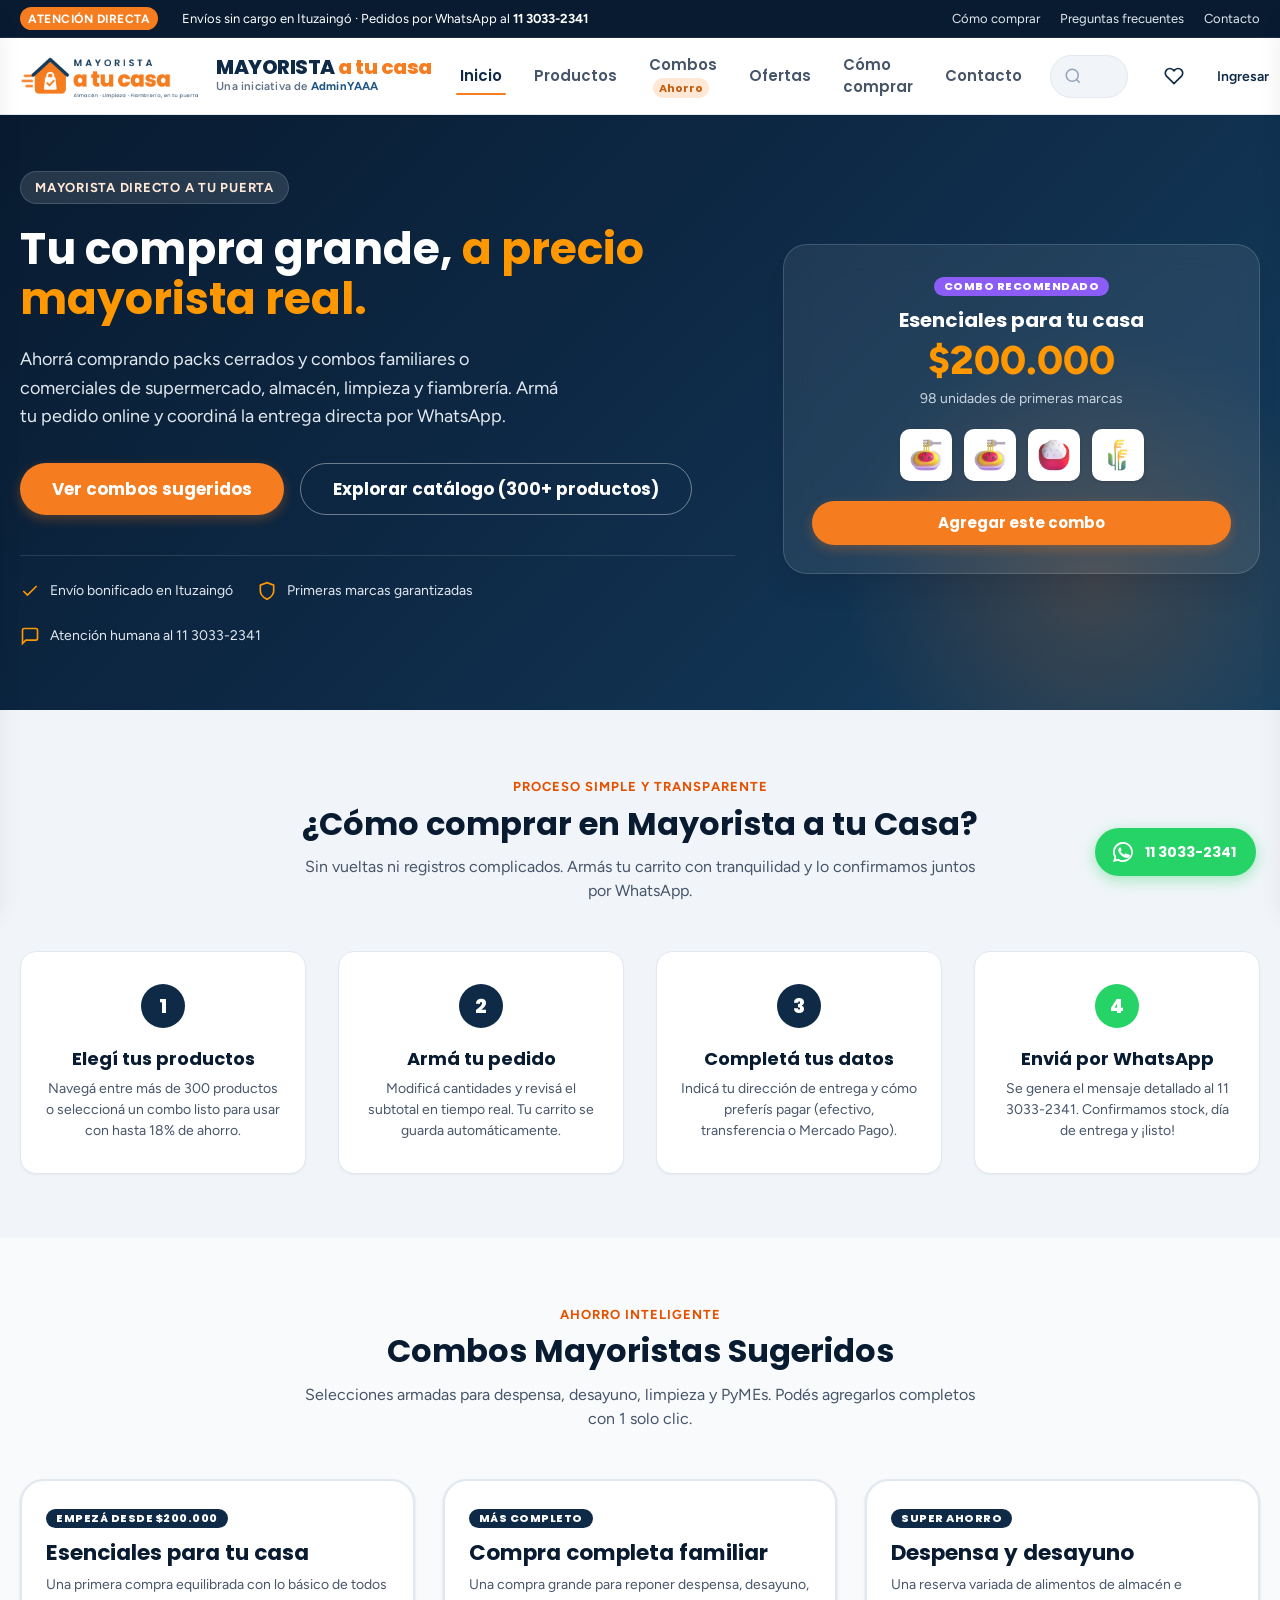
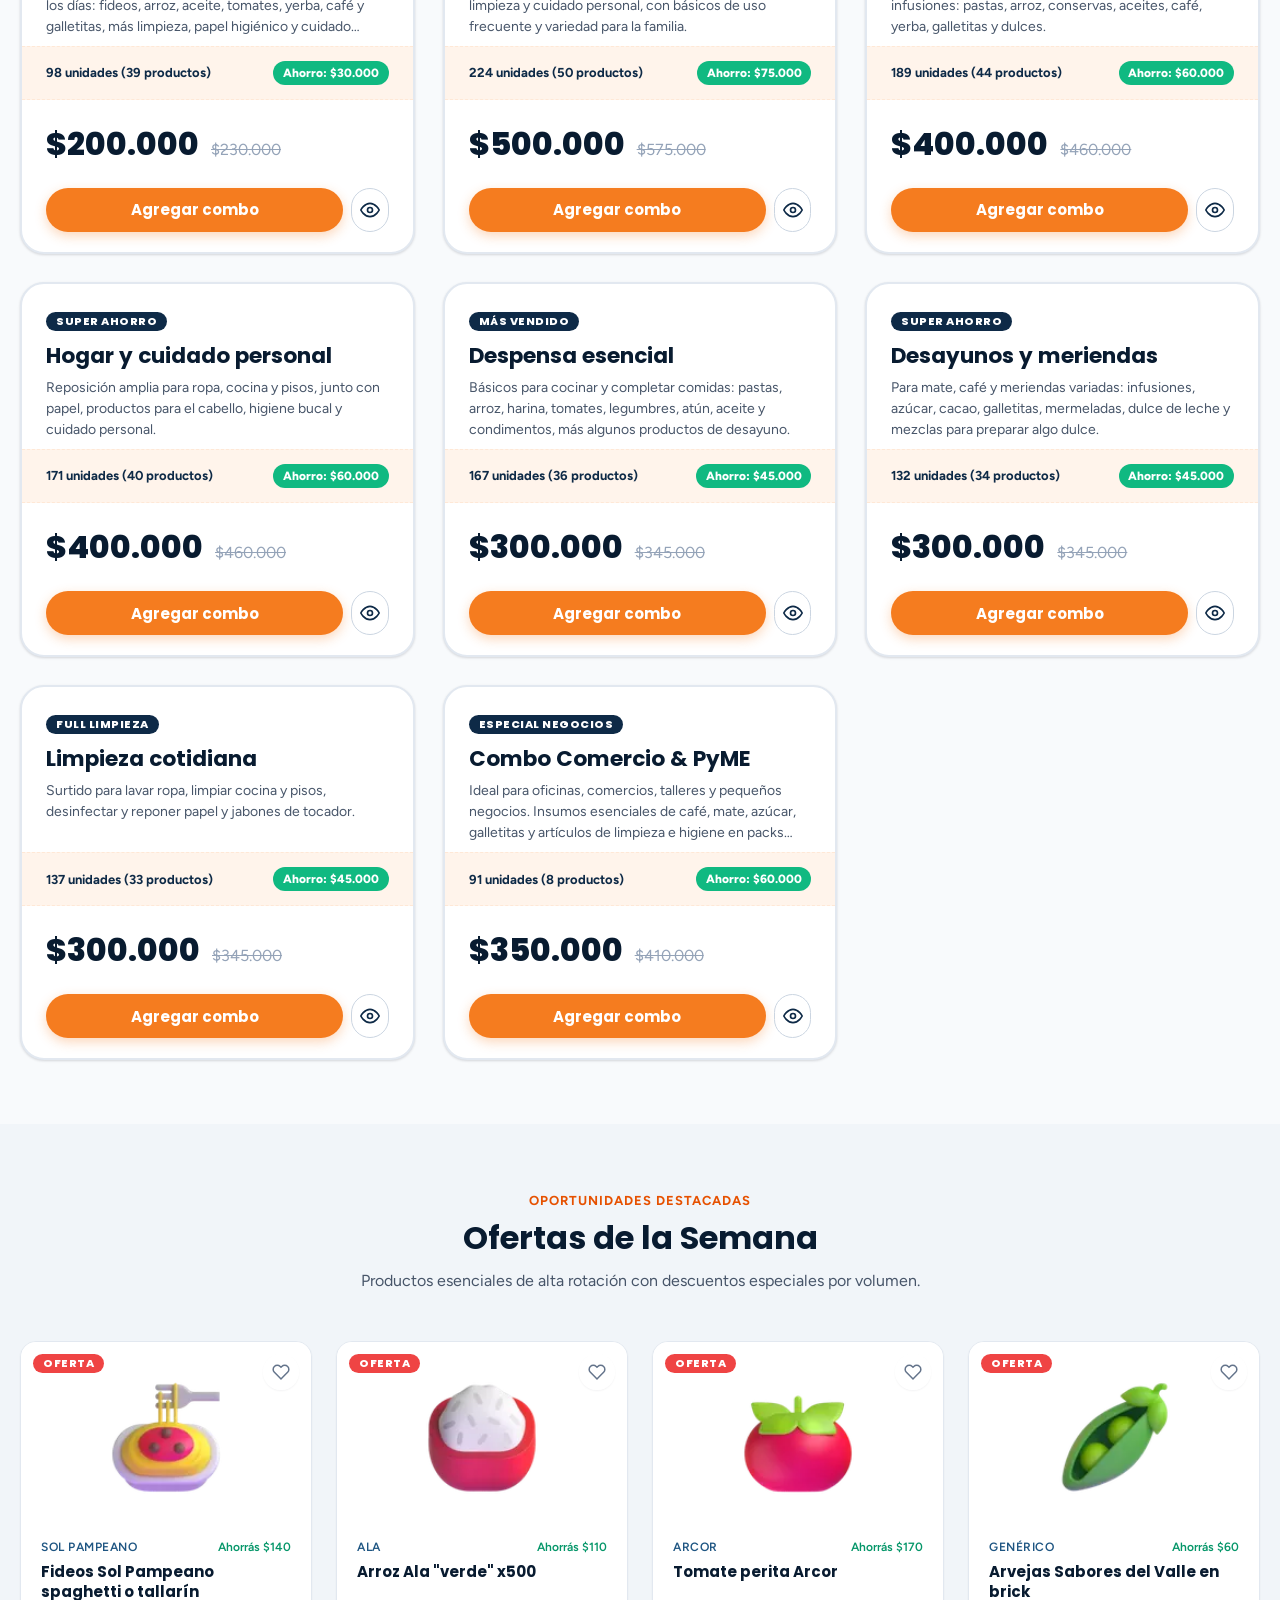
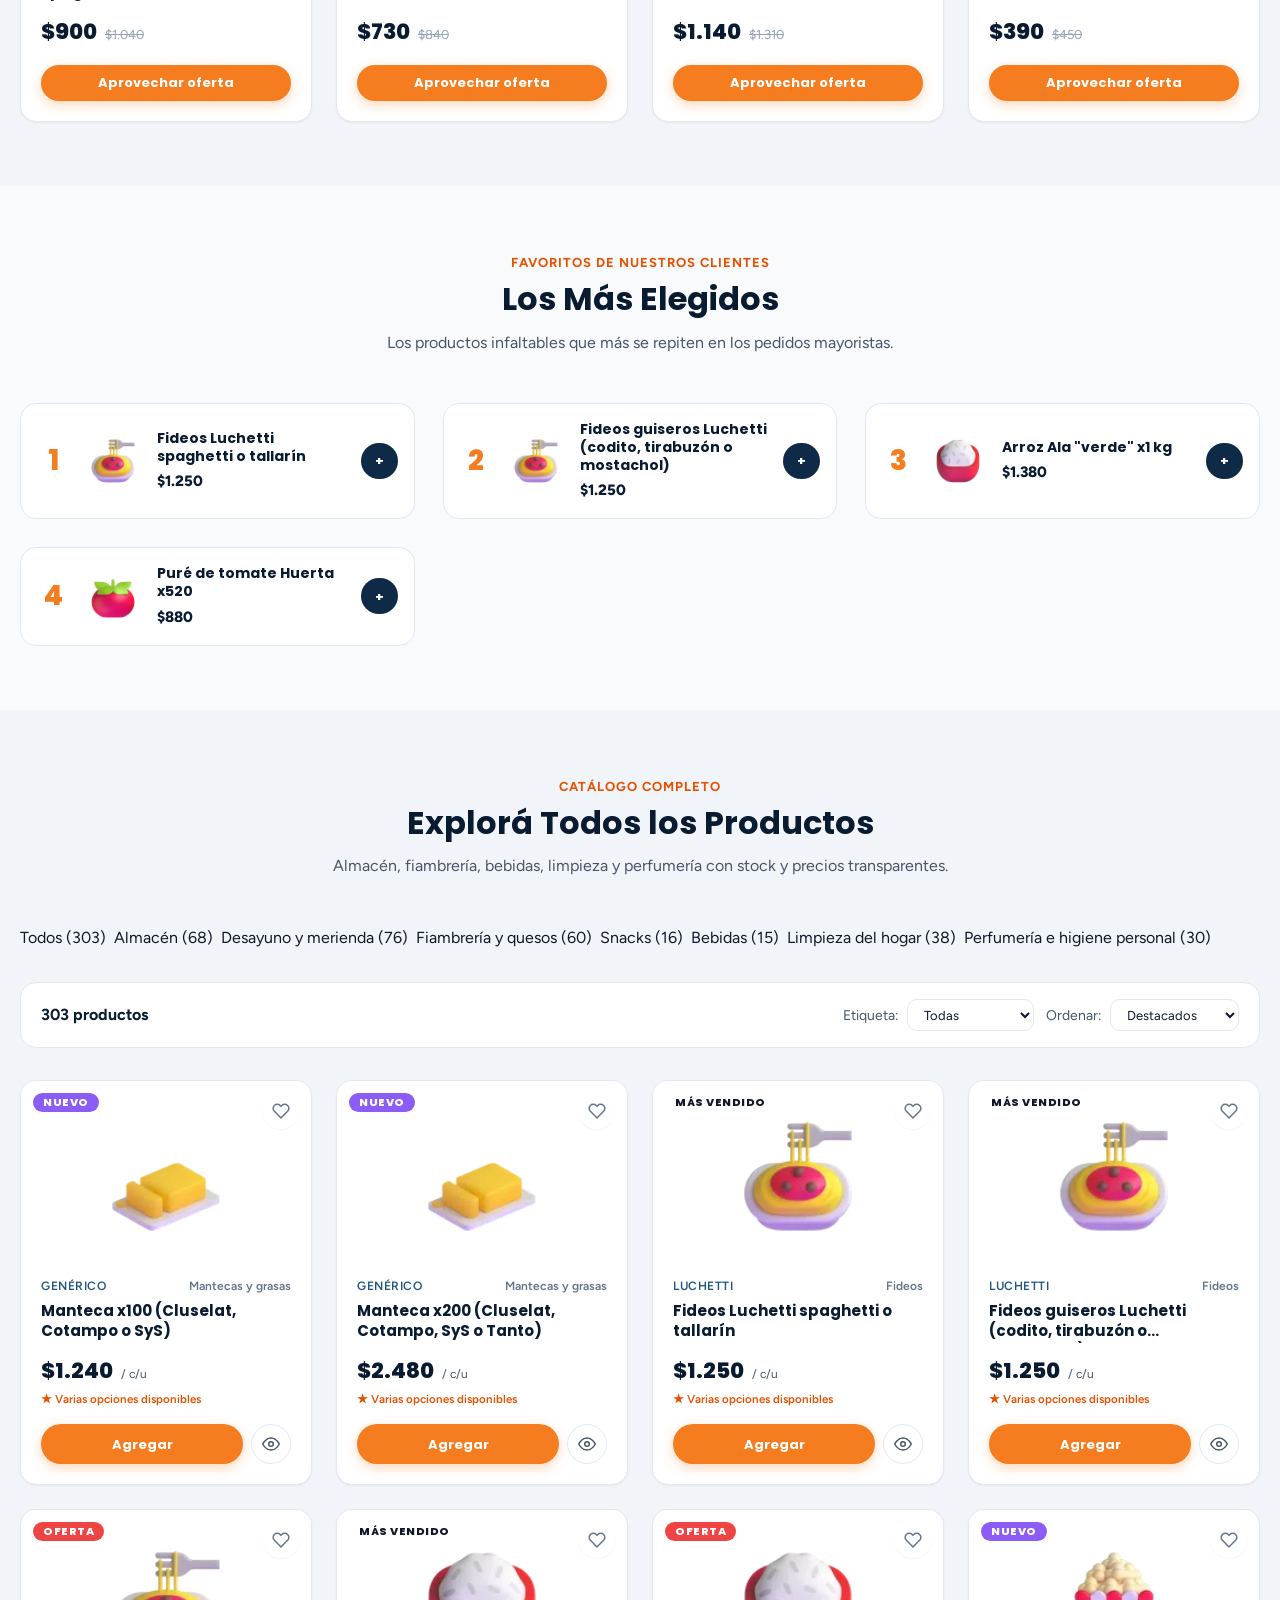
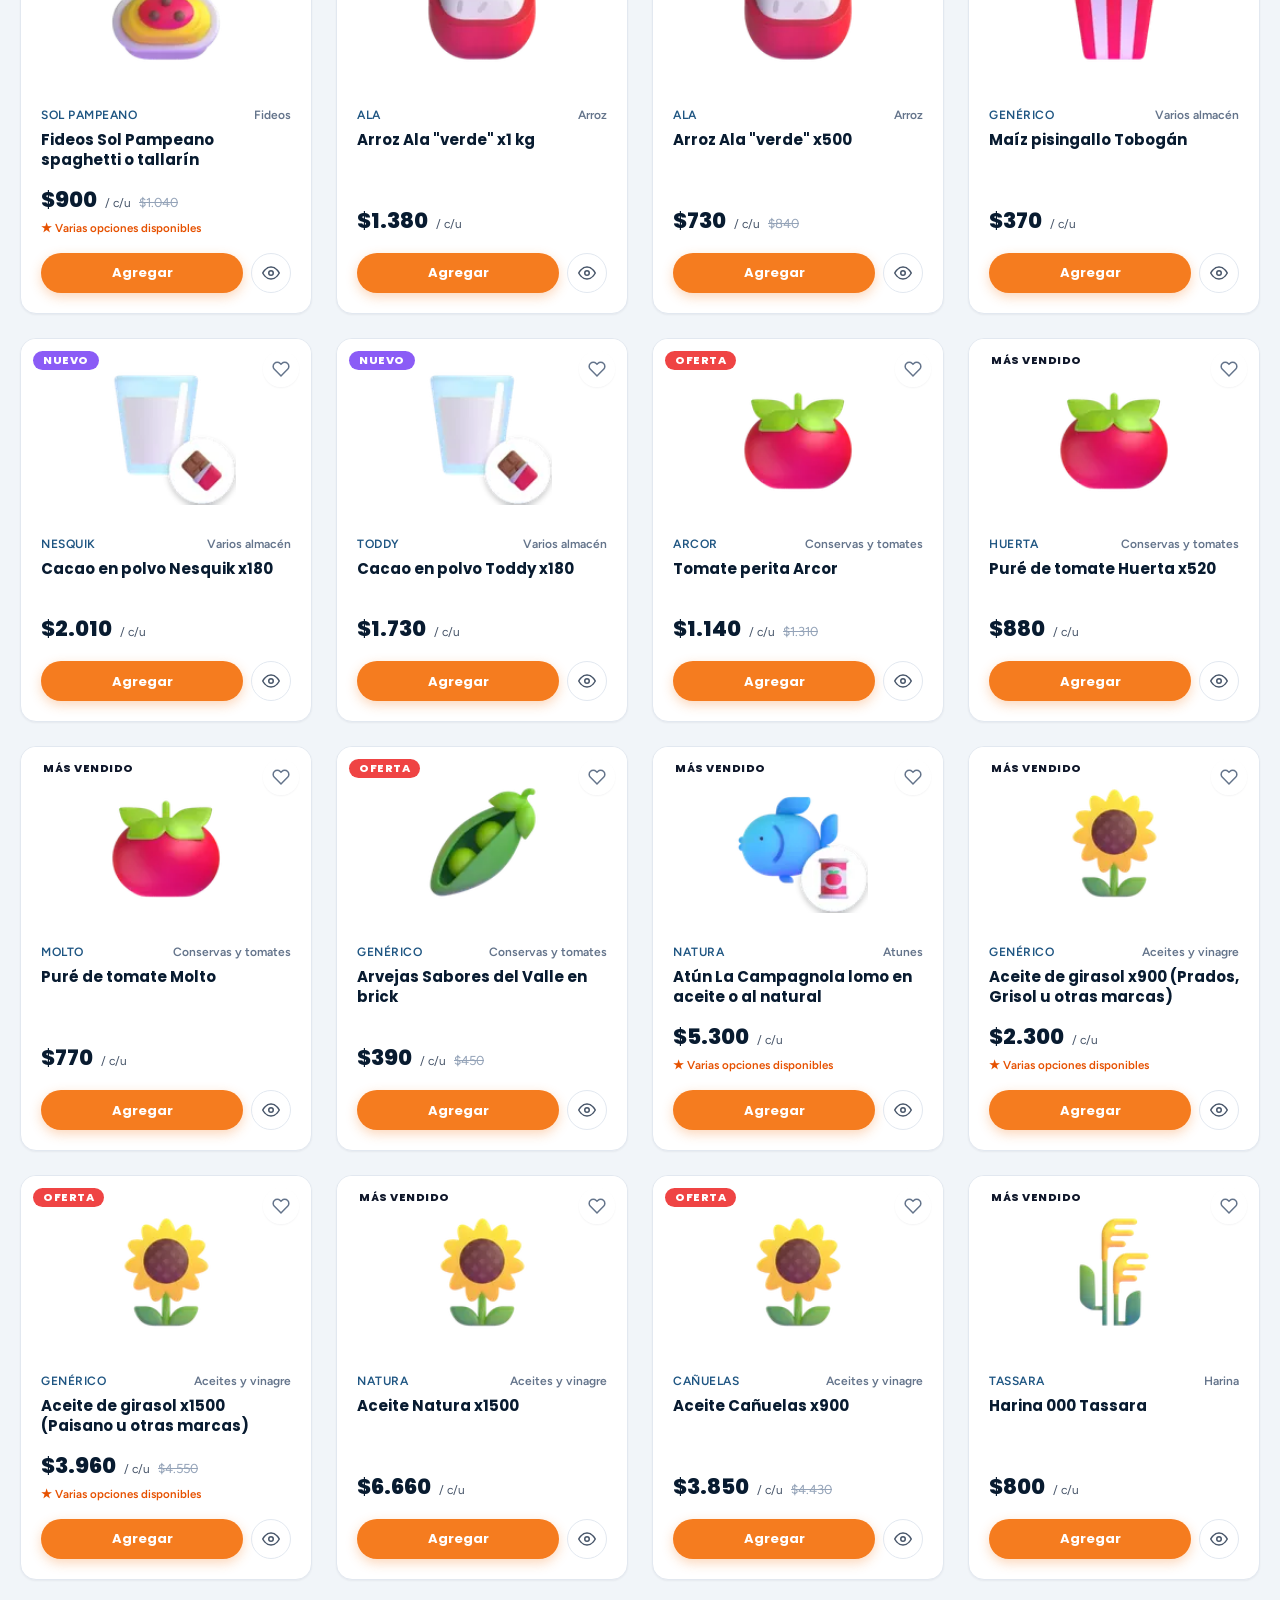
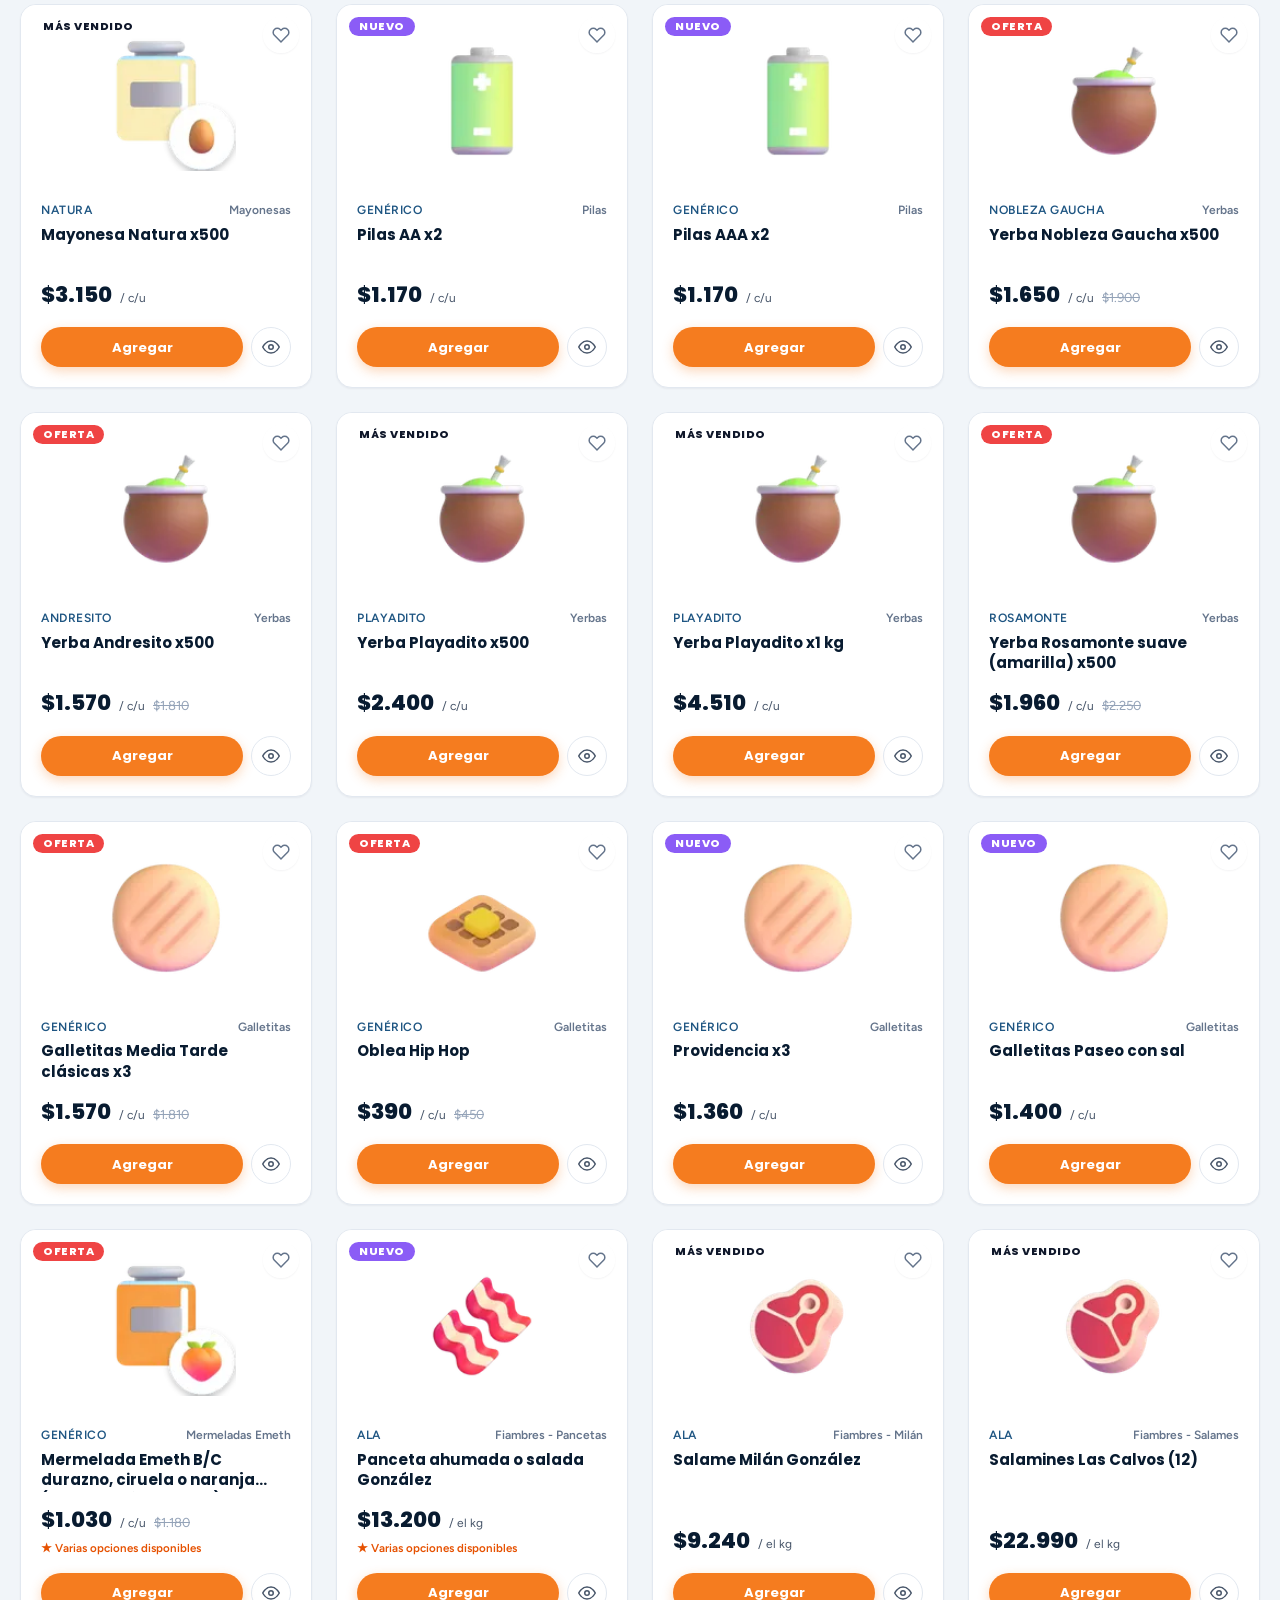
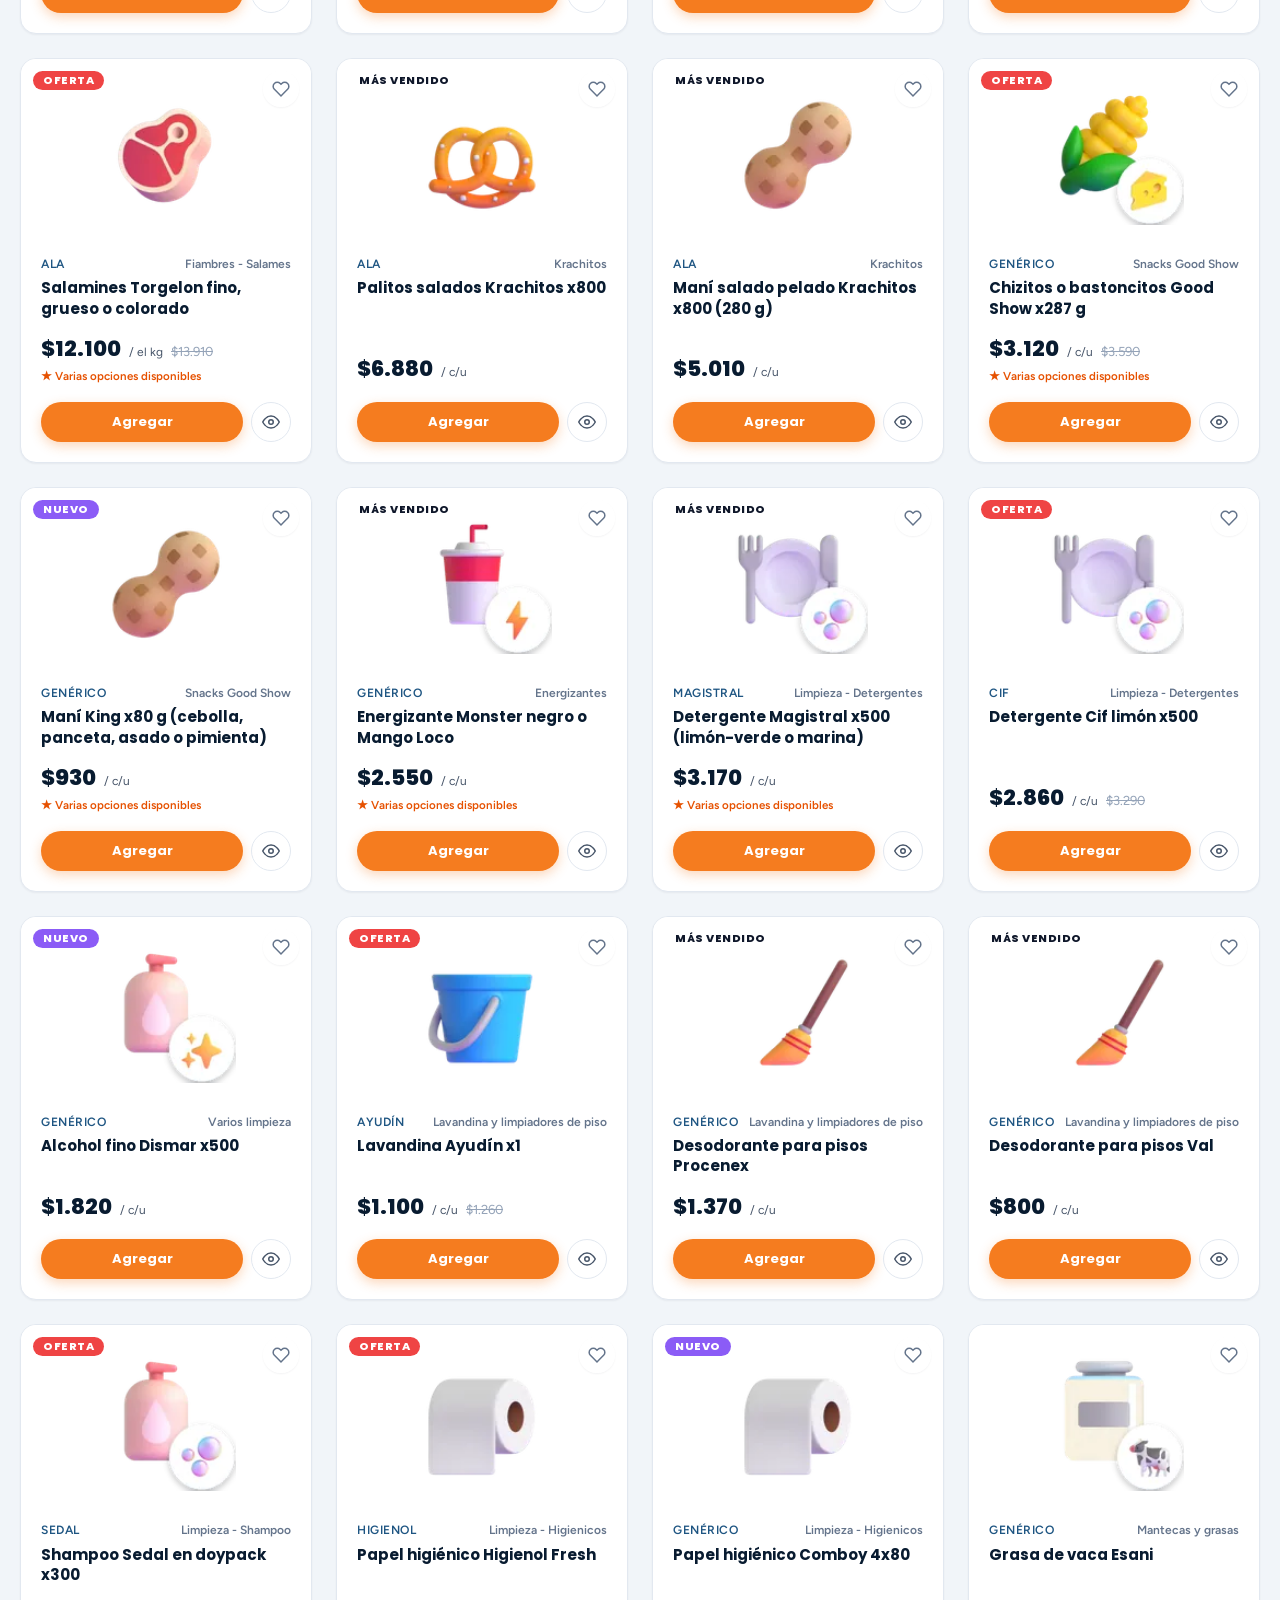
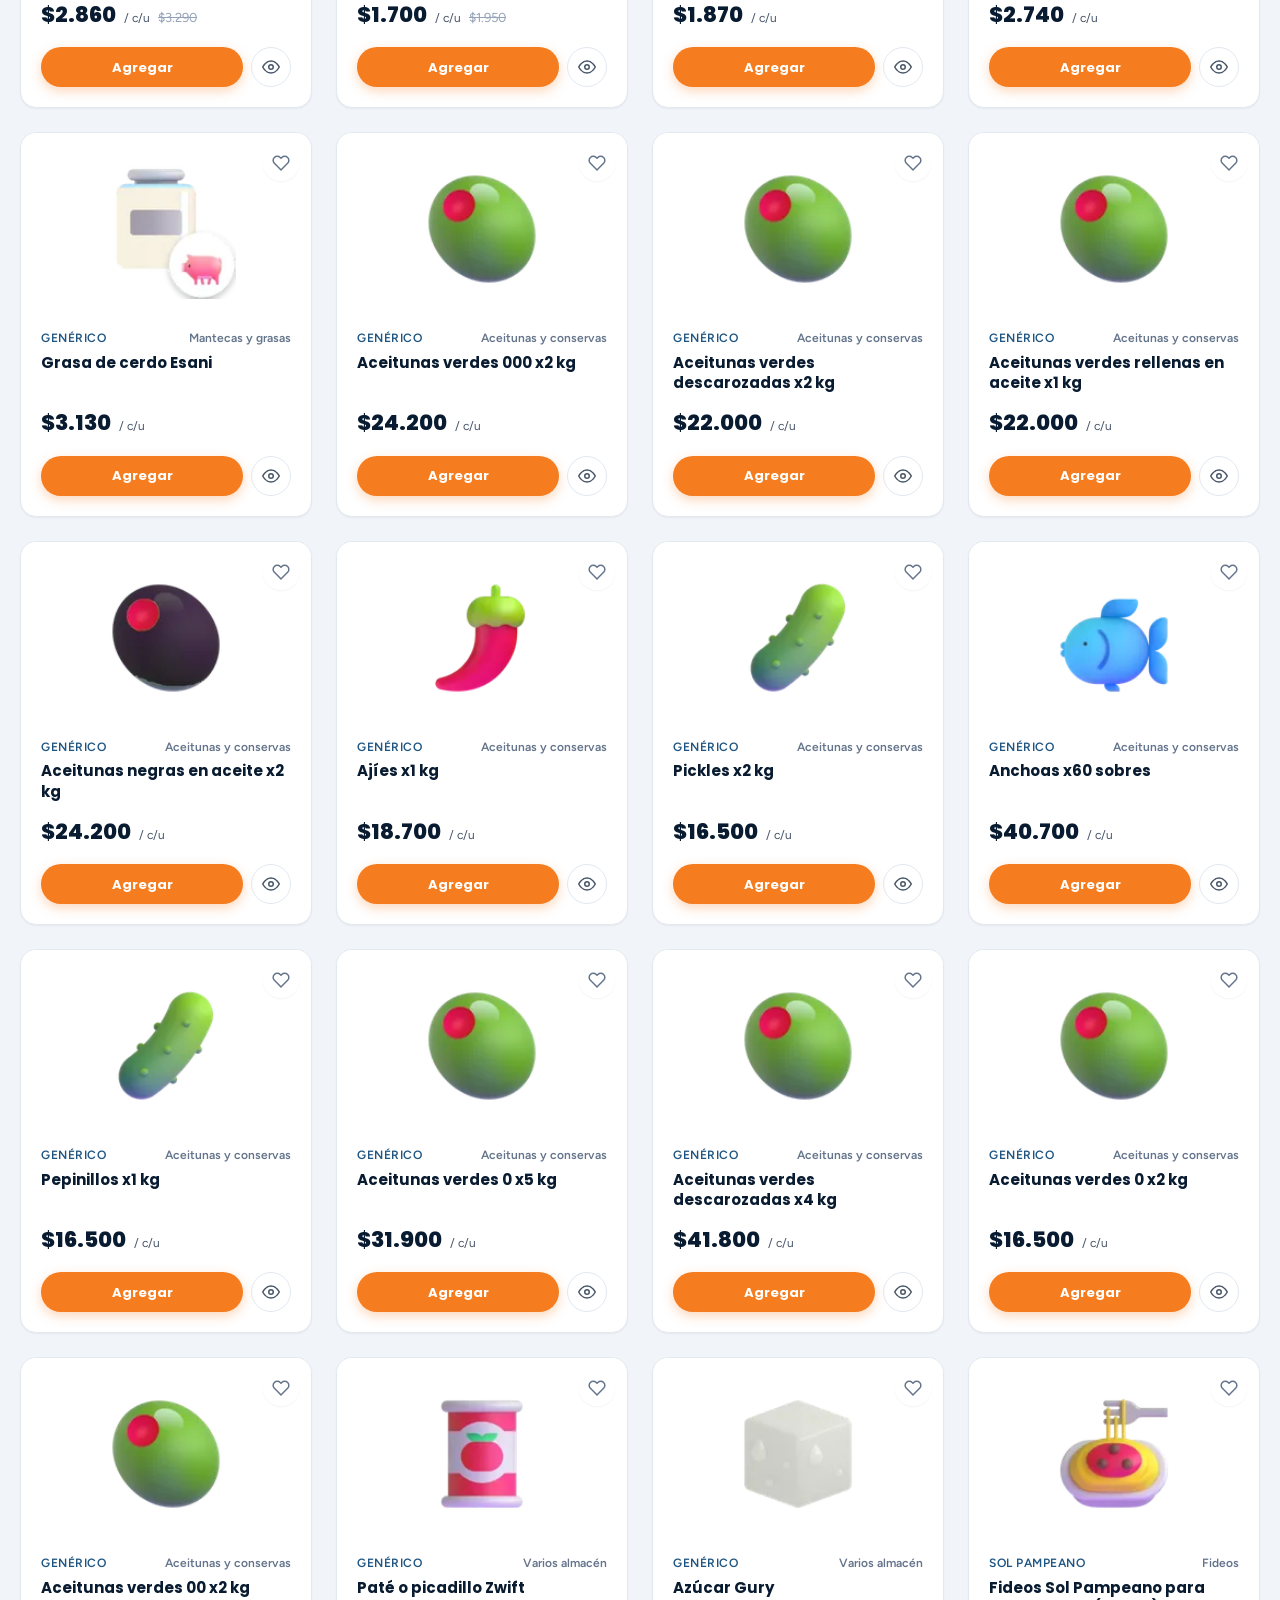
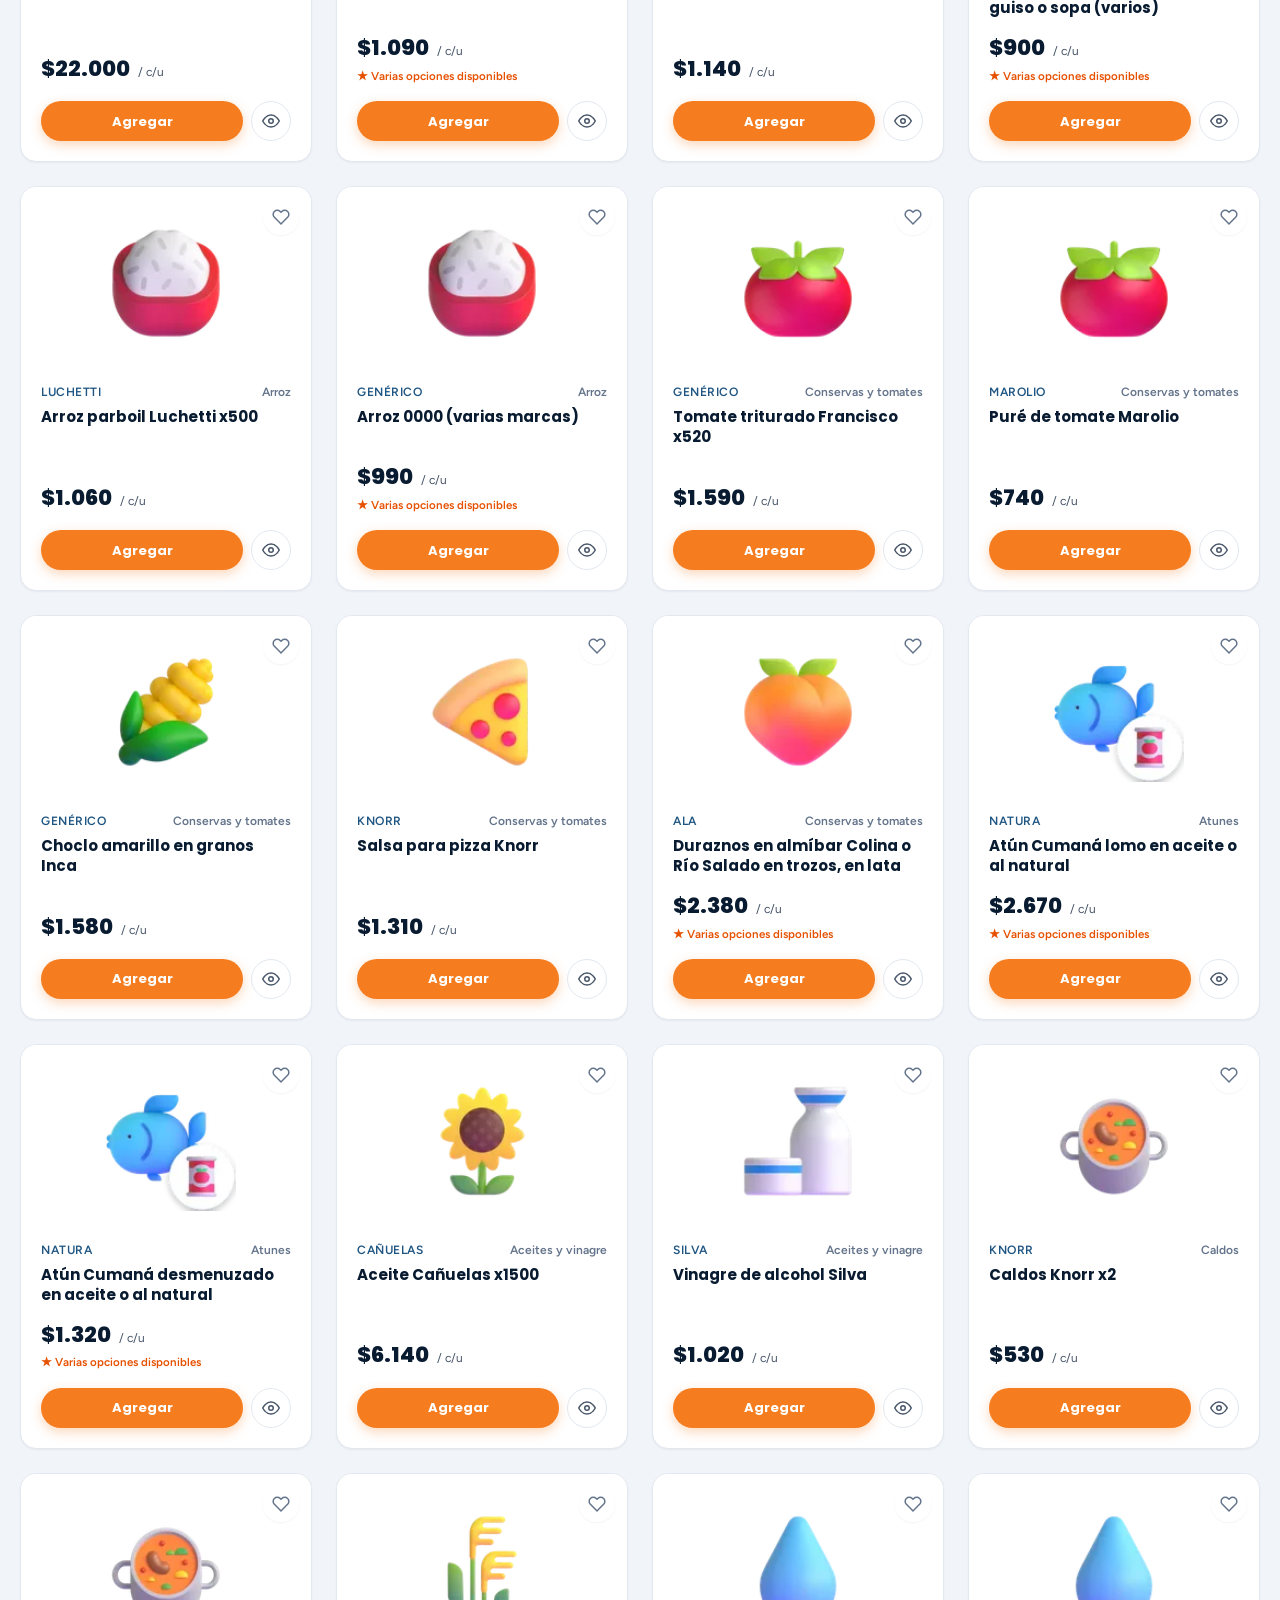
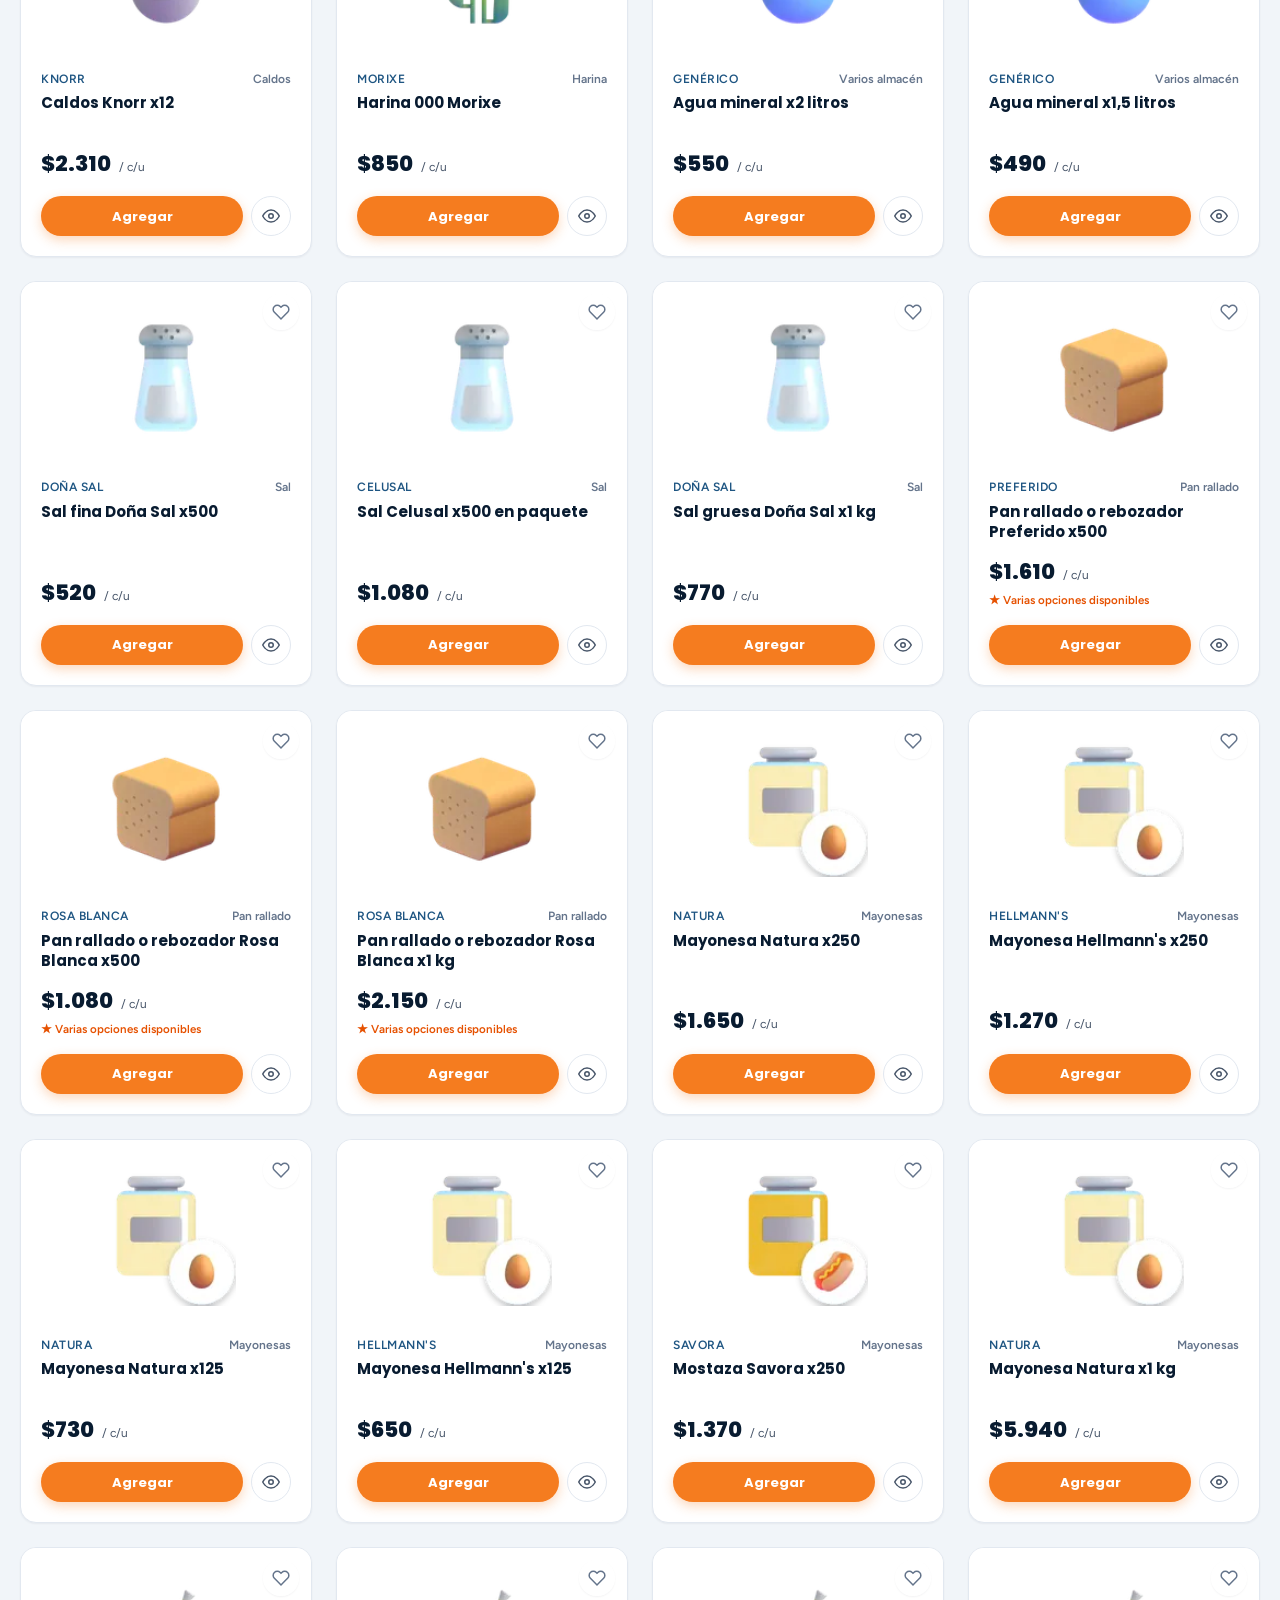
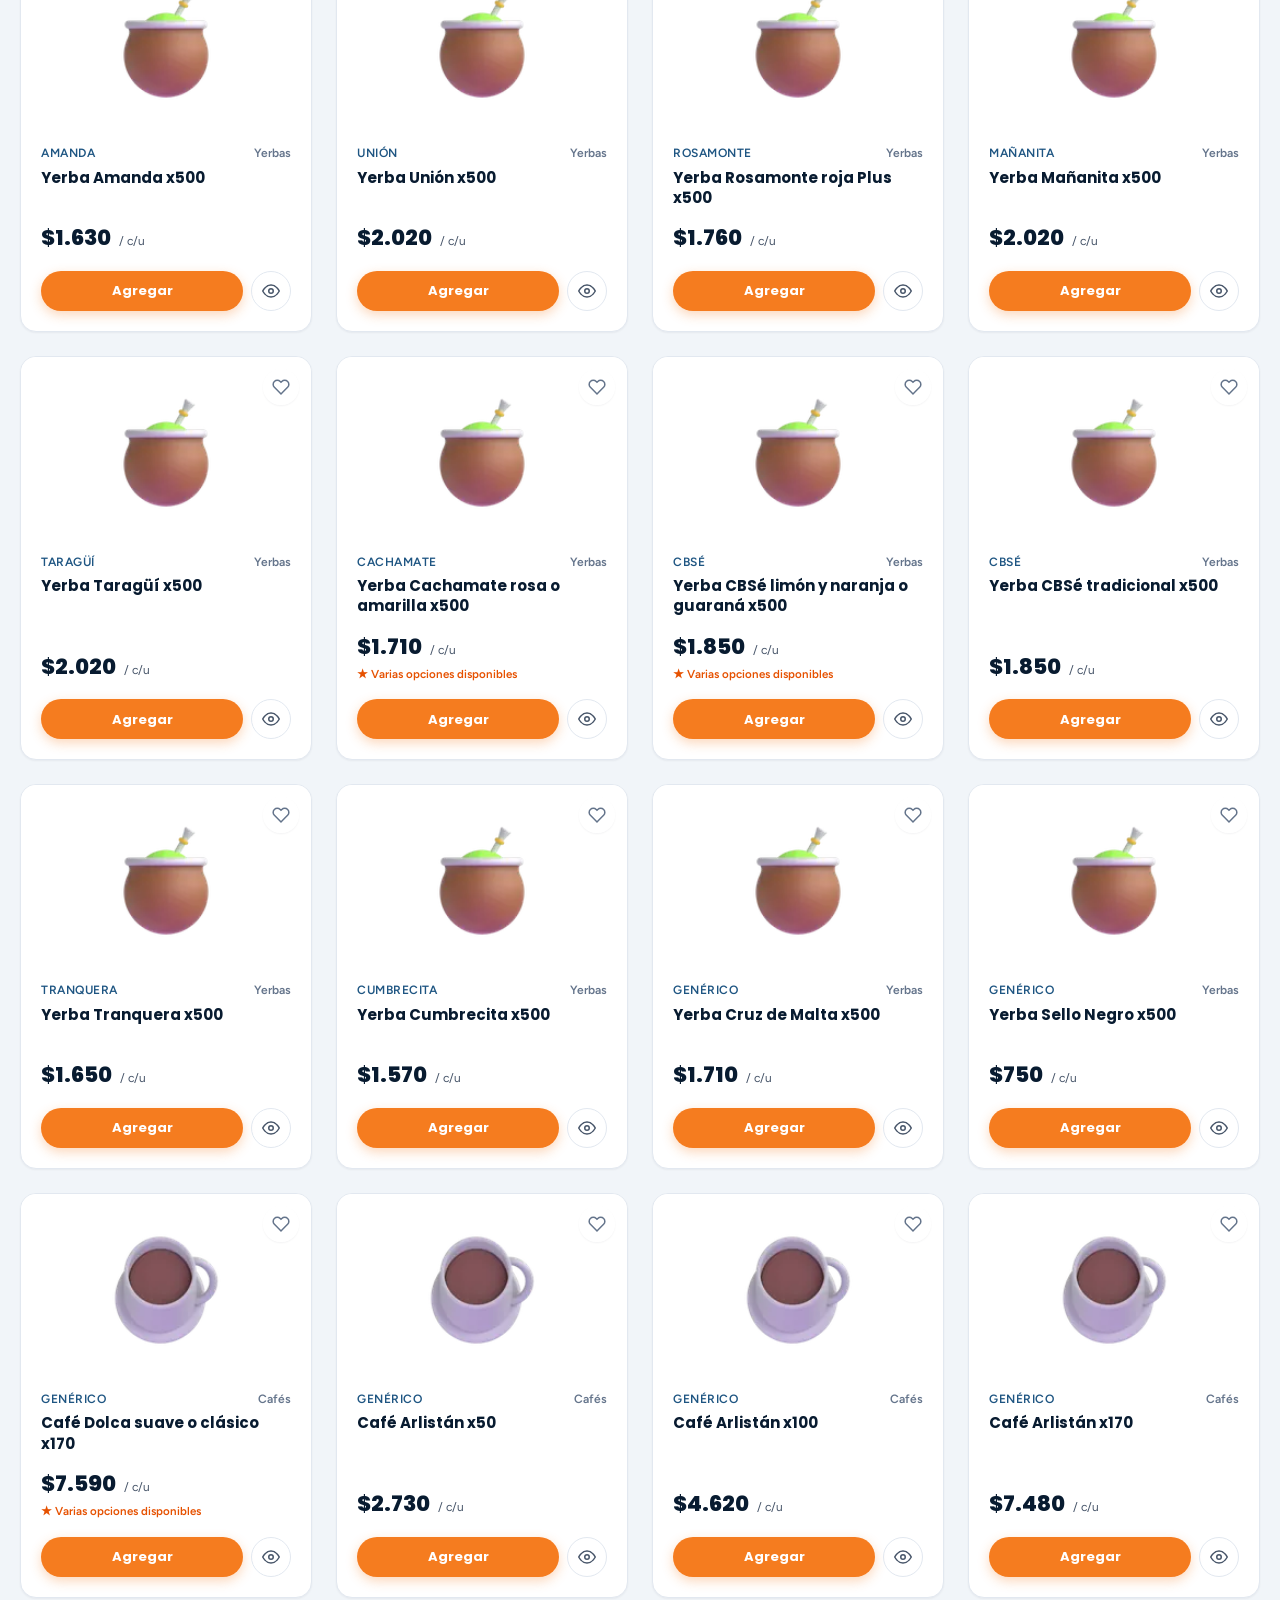
==== commit b9aa46ad: "feat: Mayorista a tu Casa - e-commerce mayorista moderno con pedido por WhatsApp - Catálogo completo" ====
--- a/index.html
+++ b/index.html
@@ -1,223 +1,972 @@
-<!doctype html>
+<!DOCTYPE html>
 <html lang="es-AR">
 <head>
-<meta charset="utf-8">
-<meta name="viewport" content="width=device-width, initial-scale=1, viewport-fit=cover">
-<title>Mayorista a tu Casa</title>
-<meta name="description" content="Elegí un combo o armá el tuyo con productos de almacén, limpieza y cuidado personal. Pedidos desde $200.000 por WhatsApp.">
-<link rel="preconnect" href="https://fonts.googleapis.com">
-<link rel="preconnect" href="https://fonts.gstatic.com" crossorigin>
-<link rel="stylesheet" href="https://fonts.googleapis.com/css2?family=Figtree:wght@400;500;600;700&family=Poppins:wght@500;600;700;800&display=swap">
-<link rel="stylesheet" href="css/estilos.css">
+  <meta charset="utf-8">
+  <meta name="viewport" content="width=device-width, initial-scale=1, viewport-fit=cover">
+  <title>Mayorista a tu Casa | Tu Compra Grande en tu Puerta — AdminYAAA</title>
+  
+  <!-- SEO y Meta Tags -->
+  <meta name="description" content="Venta mayorista de supermercado, almacén, limpieza, bebidas y cuidado personal en tu casa o comercio. Armá tu compra online y confirmá directo por WhatsApp. Una iniciativa de AdminYAAA.">
+  <meta name="keywords" content="mayorista a domicilio, compras mayoristas, mayorista buenos aires, productos mayoristas Ituzaingó, distribuidora de almacén, combos mayoristas">
+  <meta name="author" content="AdminYAAA">
+  <meta name="robots" content="index, follow">
+  
+  <!-- Open Graph / Redes Sociales -->
+  <meta property="og:type" content="website">
+  <meta property="og:title" content="Mayorista a tu Casa | Una iniciativa de AdminYAAA">
+  <meta property="og:description" content="Precios mayoristas directos a tu puerta. Combos de despensa, limpieza y almacén con envío sin cargo en Ituzaingó.">
+  <meta property="og:image" content="img/logo.png">
+  <meta property="og:locale" content="es_AR">
+
+  <!-- Favicon -->
+  <link rel="icon" type="image/png" href="img/logo.png">
+
+  <!-- Tipografías de Google (Poppins & Figtree) -->
+  <link rel="preconnect" href="https://fonts.googleapis.com">
+  <link rel="preconnect" href="https://fonts.gstatic.com" crossorigin>
+  <link rel="stylesheet" href="https://fonts.googleapis.com/css2?family=Figtree:wght@400;500;600;700&family=Poppins:wght@500;600;700;800&display=swap">
+
+  <!-- Estilos del Sistema de Diseño -->
+  <link rel="stylesheet" href="css/variables.css">
+  <link rel="stylesheet" href="css/base.css">
+  <link rel="stylesheet" href="css/components.css">
+  <link rel="stylesheet" href="css/layout.css">
+  <link rel="stylesheet" href="css/responsive.css">
+
+  <!-- Schema.org Datos Estructurados -->
+  <script type="application/ld+json">
+  {
+    "@context": "https://schema.org",
+    "@type": "WholesaleStore",
+    "name": "Mayorista a tu Casa",
+    "description": "Venta mayorista de alimentos, bebidas, limpieza e higiene personal con entrega a domicilio y atención personalizada por WhatsApp.",
+    "parentOrganization": {
+      "@type": "Organization",
+      "name": "AdminYAAA"
+    },
+    "telephone": "+5491130332341",
+    "priceRange": "$$",
+    "address": {
+      "@type": "PostalAddress",
+      "addressLocality": "Ituzaingó",
+      "addressRegion": "Buenos Aires",
+      "addressCountry": "AR"
+    }
+  }
+  </script>
 </head>
 <body>
-<!--CUERPO-->
-<div class="topbar">
-  <div class="wrap">
-    <span id="topbar-info"></span>
-    <button type="button" class="topbar-arr" data-act="arrepentimiento">Botón de arrepentimiento</button>
-  </div>
-</div>
-<header class="top">
-  <div class="wrap">
-    <a class="brand" href="#inicio" aria-label="Mayorista a tu Casa, ir al inicio"><svg role="img" aria-hidden="true" focusable="false" xmlns="http://www.w3.org/2000/svg" viewBox="0 12 516 136" width="516" height="136">
-<g transform="translate(8 10) scale(1.05)">
-  <g stroke="#F57C1F" stroke-width="7" stroke-linecap="round" opacity="0.9">
-    <line x1="6" y1="66" x2="24" y2="66"/><line x1="0" y1="80" x2="24" y2="80"/><line x1="10" y1="94" x2="24" y2="94"/>
-  </g>
-  <path d="M36 60 L74 26 L112 60 L112 102 Q112 110 104 110 L44 110 Q36 110 36 102 Z" fill="#F57C1F" stroke="#F57C1F" stroke-width="8" stroke-linejoin="round"/>
-  <path d="M28 64 L74 22 L120 64" fill="none" stroke="currentColor" stroke-width="9" stroke-linecap="round" stroke-linejoin="round"/>
-  <path d="M60 70 L88 70 L91 100 Q91 104 87 104 L61 104 Q57 104 57 100 Z" fill="#FFFFFF"/>
-  <path d="M66 72 L66 66 Q66 58 74 58 Q82 58 82 66 L82 72" fill="none" stroke="#FFFFFF" stroke-width="5" stroke-linecap="round"/>
-  <path d="M66 86 L72 92 L83 80" fill="none" stroke="#F57C1F" stroke-width="5" stroke-linecap="round" stroke-linejoin="round"/>
-</g><text x="152" y="52" font-family="Poppins" font-weight="600" font-size="27" letter-spacing="8" fill="currentColor">MAYORISTA</text>
-<text x="150" y="110" font-family="Poppins" font-weight="800" font-size="62" letter-spacing="-1.5" fill="#F57C1F">a tu casa</text><text x="152" y="140" font-family="Poppins" font-weight="500" font-size="14" letter-spacing="0.6" fill="currentColor" opacity="0.8">Almacén · Limpieza · Fiambrería, en tu puerta</text></svg></a>
-    <nav class="nav" aria-label="Secciones">
-      <a href="#combos">Combos</a>
-      <a href="#armar">Armá tu combo</a>
-      <a href="#como-comprar">Cómo comprar</a>
-      <a href="#preguntas">Preguntas</a>
-      <a href="#contacto">Contacto</a>
-    </nav>
-    <button class="btn btn-dark btn-sm top-cart" type="button" data-act="abrir-carrito" id="top-cart">Tu pedido <span class="badge num" id="top-cart-total">$0</span></button>
-  </div>
-</header>
-
-<main id="inicio">
-  <section class="hero" aria-labelledby="hero-title">
-    <div class="wrap">
-      <div>
-        <p class="eyebrow">Almacén · Limpieza · Cuidado personal</p>
-        <h1 id="hero-title">Tu compra grande, <em>a tu manera.</em></h1>
-        <p class="lead">Elegí un combo o armá el tuyo con productos para tu casa. Pedidos desde $200.000.</p>
-        <div class="hero-ctas">
-          <a class="btn btn-primary" href="#armar" data-act="ir-armar">Armar mi combo</a>
-          <a class="btn btn-ghost" href="#combos">Ver combos sugeridos</a>
-        </div>
-        <ul class="facts" aria-label="Condiciones" id="hero-facts"></ul>
-      </div>
-      <figure class="remito" aria-label="Ejemplo de combo" id="hero-remito"></figure>
-    </div>
-  </section>
-
-  <section class="section" id="combos" aria-labelledby="combos-title">
-    <div class="wrap">
-      <div class="section-head">
-        <p class="eyebrow">Combos sugeridos</p>
-        <h2 id="combos-title">Combos listos para pedir o cambiar</h2>
-        <p class="lead">Cada combo suma exactamente su precio con los productos que ves adentro. Si lo personalizás, el total pasa a ser la suma real de lo que elijas.</p>
-      </div>
-      <div class="combos" id="combo-list"></div>
-    </div>
-  </section>
-
-  <section class="section" id="armar" aria-labelledby="armar-title" style="padding-top:24px">
-    <div class="wrap">
-      <div class="section-head">
-        <p class="eyebrow">Catálogo y armador</p>
-        <h2 id="armar-title">Armá tu combo</h2>
-        <p class="lead">Empezá de cero o desde un combo sugerido. Agregá, quitá y cambiá cantidades: el total se actualiza al instante.</p>
-        <div class="start-row">
-          <span class="label">Empezar desde:</span>
-          <label class="visually-hidden" for="start-select">Combo para empezar</label>
-          <select id="start-select"></select>
-          <button class="btn btn-ghost btn-sm" type="button" data-act="cargar-inicio">Cargar</button>
-        </div>
-      </div>
-      <div class="builder">
-        <div class="catalog" id="catalogo">
-          <div class="tools">
-            <div class="search">
-              <svg width="20" height="20" viewBox="0 0 24 24" fill="none" stroke="currentColor" stroke-width="2" aria-hidden="true"><circle cx="11" cy="11" r="7"/><path d="m20 20-3.5-3.5"/></svg>
-              <label class="visually-hidden" for="q">Buscar productos</label>
-              <input id="q" type="search" autocomplete="off" enterkeyhint="search" placeholder="Buscá por producto o marca: yerba, Ariel, Natura…">
-              <button type="button" class="q-clear" id="q-clear" data-act="clear-q" aria-label="Borrar la búsqueda" hidden>×</button>
-            </div>
-            <div class="chips" id="sec-chips" role="group" aria-label="Rubros"></div>
-            <div class="chips sub" id="cat-chips" role="group" aria-label="Categorías" hidden></div>
-          </div>
-          <div class="list-bar">
-            <span id="result-count" class="num" aria-live="polite"></span>
-            <label class="sort" for="orden"><span>Ordenar</span>
-              <select id="orden">
-                <option value="rubro">Por rubro</option>
-                <option value="precio-asc">Menor precio</option>
-                <option value="precio-desc">Mayor precio</option>
-                <option value="az">A a Z</option>
-              </select></label>
-            <label class="chk" for="solo-pedido"><input type="checkbox" id="solo-pedido"> Ocultar productos a consultar</label>
-          </div>
-          <p class="img-note">Imágenes ilustrativas: muestran el tipo de producto, no la marca ni el envase.</p>
-          <div id="product-list"></div>
-        </div>
-        <aside class="aside-sticky" aria-label="Resumen de tu pedido">
-          <div class="summary" id="summary-aside"></div>
-        </aside>
-      </div>
-    </div>
-  </section>
-
-  <section class="section" id="como-comprar" aria-labelledby="como-title">
-    <div class="wrap">
-      <div class="section-head">
-        <p class="eyebrow">Cómo comprar</p>
-        <h2 id="como-title">Tu pedido en cuatro pasos</h2>
-      </div>
-      <ol class="steps">
-        <li><h3>Elegís los productos</h3><p>Tomá un combo sugerido, personalizalo o armá tu selección desde cero con el catálogo.</p></li>
-        <li><h3>Revisás tu pedido</h3><p>Controlá cantidades, precios y el total. El pedido mínimo es de $200.000 en mercadería.</p></li>
-        <li><h3>Lo enviás por WhatsApp</h3><p>Completá tu nombre y localidad y tocá “Enviar pedido por WhatsApp”: se abre el chat con tu pedido escrito y solo tocás Enviar. Todavía no pagás nada.</p></li>
-        <li><h3>Coordinamos y te lo llevamos</h3><p>Te respondemos para confirmar stock, día y horario de entrega. Pagás en efectivo al recibir o con Mercado Pago.</p></li>
-      </ol>
-    </div>
-  </section>
-
-  <section class="section" id="preguntas" aria-labelledby="faq-title">
-    <div class="wrap">
-      <div class="section-head">
-        <p class="eyebrow">Preguntas frecuentes</p>
-        <h2 id="faq-title">Lo que conviene saber antes de pedir</h2>
-      </div>
-      <div class="faq" id="faq"></div>
-    </div>
-  </section>
-
-  <section class="section" id="contacto" aria-labelledby="contacto-title">
-    <div class="wrap">
-      <div class="section-head">
-        <p class="eyebrow">Contacto</p>
-        <h2 id="contacto-title">Hablemos por WhatsApp</h2>
-      </div>
-      <div class="contact" id="contact"></div>
-    </div>
-  </section>
-</main>
-
-<footer class="foot">
-  <div class="wrap">
-    <p><b>Mayorista a tu Casa</b> · Una iniciativa de AdminYAAA.</p>
-    <p class="foot-links">
-      <button type="button" class="foot-arr" data-act="arrepentimiento">Botón de arrepentimiento</button>
-      <a href="https://www.argentina.gob.ar/produccion/defensadelconsumidor/formulario" target="_blank" rel="noopener">Defensa de las y los Consumidores. Para reclamos ingrese aquí</a>
-    </p>
-    <p id="foot-note"></p>
-  </div>
-</footer>
-
-<div class="bottom-bar" role="region" aria-label="Tu pedido">
-  <div class="in">
-    <div class="bb-tot">
-      <strong id="bb-total">$0</strong>
-      <div class="meter" aria-hidden="true"><i id="bb-meter"></i></div>
-      <small id="bb-hint">Te faltan $200.000 para alcanzar el pedido mínimo</small>
-    </div>
-    <button class="btn btn-primary" type="button" data-act="abrir-carrito">Ver pedido <span class="badge-n num" id="bb-n" hidden></span></button>
-  </div>
-</div>
-
-<dialog id="dlg-carrito" class="sheet" aria-labelledby="carrito-title">
-  <div class="dlg">
-    <div class="dlg-head">
-      <div><h3 id="carrito-title">Tu pedido</h3><p>Cambiá cantidades o quitá productos. El total se recalcula solo.</p></div>
-      <button class="x" type="button" data-act="cerrar" aria-label="Cerrar">×</button>
-    </div>
-    <div class="summary" id="summary-sheet" style="border:0;box-shadow:none;border-radius:0"></div>
-  </div>
-</dialog>
-
-<dialog id="dlg-combo" aria-labelledby="combo-dlg-title">
-  <div class="dlg" id="combo-dlg"></div>
-</dialog>
-
-<dialog id="dlg-elegir" aria-labelledby="elegir-title">
-  <div class="dlg">
-    <div class="dlg-head">
-      <div><h3 id="elegir-title">Ya tenés productos en tu pedido</h3><p id="elegir-sub"></p></div>
-      <button class="x" type="button" data-act="cerrar" aria-label="Cerrar">×</button>
-    </div>
-    <div class="dlg-body choice">
-      <button class="btn btn-dark btn-block" type="button" data-act="elegir-reemplazar">Reemplazar mi pedido por este combo</button>
-      <button class="btn btn-ghost btn-block" type="button" data-act="elegir-sumar">Sumar el combo a lo que ya elegí</button>
-      <button class="btn-link" type="button" data-act="cerrar">Cancelar</button>
-    </div>
-  </div>
-</dialog>
-
-<dialog id="dlg-revisar" aria-labelledby="revisar-title">
-  <div class="dlg" id="revisar"></div>
-</dialog>
-
-<dialog id="dlg-arrep" aria-labelledby="arrep-title">
-  <div class="dlg" id="arrep"></div>
-</dialog>
-
-<div class="toast" id="toast" role="status" aria-live="polite" hidden></div>
-<div class="visually-hidden" id="sr-live" aria-live="polite"></div>
-<!--FIN-CUERPO-->
-<script src="js/config.js"></script>
-<script src="js/datos.js"></script>
-<script src="js/ajustes.js"></script>
-<script src="js/imagenes.js"></script>
-<script src="js/app.js"></script>
+
+  <!-- Accesibilidad: Saltar al contenido -->
+  <a href="#catalogo" class="skip-link">Saltar al catálogo de productos</a>
+
+  <!-- ============================================================
+       TOPBAR DE BENEFICIOS
+       ============================================================ -->
+  <aside class="topbar" aria-label="Beneficios de entrega">
+    <div class="container topbar-content" id="topbar-info">
+      <!-- Se inyecta dinámicamente con config.js -->
+    </div>
+  </aside>
+
+  <!-- ============================================================
+       HEADER PRINCIPAL
+       ============================================================ -->
+  <header class="header" id="header" role="banner">
+    <div class="container header-container">
+      
+      <!-- Brand Logo & Iniciativa -->
+      <a href="#inicio" class="brand" aria-label="Mayorista a tu Casa, ir a la página de inicio">
+        <img src="img/logo.png" alt="Mayorista a tu Casa Logo" class="brand-logo-img">
+        <div class="brand-texts">
+          <span class="brand-name">MAYORISTA <span>a tu casa</span></span>
+          <span class="brand-tagline brand-sub-initiative">Una iniciativa de <strong>AdminYAAA</strong></span>
+        </div>
+      </a>
+
+      <!-- Navegación Desktop -->
+      <nav class="nav-desktop" aria-label="Navegación principal">
+        <a href="#inicio" class="nav-link is-active">Inicio</a>
+        <a href="#catalogo" class="nav-link">Productos</a>
+        <a href="#combos" class="nav-link">Combos <span class="nav-link-badge">Ahorro</span></a>
+        <a href="#ofertas" class="nav-link">Ofertas</a>
+        <a href="#como-comprar" class="nav-link">Cómo comprar</a>
+        <a href="#contacto" class="nav-link">Contacto</a>
+      </nav>
+
+      <!-- Barra de Búsqueda Rápida en Header -->
+      <div class="header-search">
+        <div class="search-input-wrap">
+          <svg class="search-icon" viewBox="0 0 24 24" width="18" height="18" fill="none" stroke="currentColor" stroke-width="2"><circle cx="11" cy="11" r="8"/><path d="M21 21l-4.35-4.35"/></svg>
+          <input type="search" id="catalog-search-input" class="header-search-input" placeholder="Buscar fideos, aceite, jabón..." aria-label="Buscar en el catálogo mayorista">
+        </div>
+      </div>
+
+      <!-- Acciones de Usuario -->
+      <div class="header-actions">
+        <!-- Favoritos -->
+        <button type="button" class="action-btn action-btn--fav" id="header-btn-fav" aria-label="Ver productos favoritos">
+          <svg viewBox="0 0 24 24" width="22" height="22" fill="none" stroke="currentColor" stroke-width="2"><path d="M20.84 4.61a5.5 5.5 0 0 0-7.78 0L12 5.67l-1.06-1.06a5.5 5.5 0 0 0-7.78 7.78l1.06 1.06L12 21.23l7.78-7.78 1.06-1.06a5.5 5.5 0 0 0 0-7.78z"/></svg>
+          <span class="action-badge fav-count-badge" style="display:none">0</span>
+        </button>
+
+        <!-- Mi Cuenta -->
+        <button type="button" class="action-btn action-btn--account" id="header-btn-account" aria-label="Acceder a mi cuenta o perfil">
+          <svg viewBox="0 0 24 24" width="22" height="22" fill="none" stroke="currentColor" stroke-width="2"><path d="M20 21v-2a4 4 0 0 0-4-4H8a4 4 0 0 0-4 4v2"/><circle cx="12" cy="7" r="4"/></svg>
+          <span>Ingresar</span>
+        </button>
+
+        <!-- Carrito de Pedido -->
+        <button type="button" class="action-btn action-btn--cart" data-open-drawer="cart-drawer" aria-label="Abrir carrito de compras">
+          <svg viewBox="0 0 24 24" width="20" height="20" fill="none" stroke="currentColor" stroke-width="2"><circle cx="9" cy="21" r="1"/><circle cx="20" cy="21" r="1"/><path d="M1 1h4l2.68 13.39a2 2 0 0 0 2 1.61h9.72a2 2 0 0 0 2-1.61L23 6H6"/></svg>
+          <span>Tu pedido</span>
+          <span class="action-badge cart-count-badge" style="display:none">0</span>
+        </button>
+
+        <!-- Botón Menú Móvil -->
+        <button type="button" class="nav-mobile-toggle" data-open-drawer="mobile-drawer" aria-label="Abrir menú de navegación móvil">
+          <svg viewBox="0 0 24 24" width="26" height="26" fill="none" stroke="currentColor" stroke-width="2"><line x1="3" y1="12" x2="21" y2="12"/><line x1="3" y1="6" x2="21" y2="6"/><line x1="3" y1="18" x2="21" y2="18"/></svg>
+        </button>
+      </div>
+
+    </div>
+  </header>
+
+  <!-- ============================================================
+       CONTENIDO PRINCIPAL
+       ============================================================ -->
+  <main id="inicio" role="main">
+
+    <!-- HERO SECTION COMERCIAL -->
+    <section class="hero" aria-labelledby="hero-title">
+      <div class="container hero-grid">
+        <div class="hero-content">
+          <div class="hero-eyebrow">
+            <span>Mayorista directo a tu puerta</span>
+          </div>
+          <h1 class="hero-title" id="hero-title">
+            Tu compra grande, <em>a precio mayorista real.</em>
+          </h1>
+          <p class="hero-lead">
+            Ahorrá comprando packs cerrados y combos familiares o comerciales de supermercado, almacén, limpieza y fiambrería. Armá tu pedido online y coordiná la entrega directa por WhatsApp.
+          </p>
+          <div class="hero-ctas">
+            <a href="#combos" class="btn btn--primary btn--lg">Ver combos sugeridos</a>
+            <a href="#catalogo" class="btn btn--outline btn--lg" style="color:#FFFFFF;border-color:rgba(255,255,255,0.4)">Explorar catálogo (300+ productos)</a>
+          </div>
+
+          <div class="hero-badges-row">
+            <div class="hero-badge-item">
+              <svg class="hero-badge-icon" viewBox="0 0 24 24" width="20" height="20" fill="none" stroke="currentColor" stroke-width="2"><polyline points="20 6 9 17 4 12"/></svg>
+              <span>Envío bonificado en Ituzaingó</span>
+            </div>
+            <div class="hero-badge-item">
+              <svg class="hero-badge-icon" viewBox="0 0 24 24" width="20" height="20" fill="none" stroke="currentColor" stroke-width="2"><path d="M12 22s8-4 8-10V5l-8-3-8 3v7c0 6 8 10 8 10z"/></svg>
+              <span>Primeras marcas garantizadas</span>
+            </div>
+            <div class="hero-badge-item">
+              <svg class="hero-badge-icon" viewBox="0 0 24 24" width="20" height="20" fill="none" stroke="currentColor" stroke-width="2"><path d="M21 15a2 2 0 0 1-2 2H7l-4 4V5a2 2 0 0 1 2-2h14a2 2 0 0 1 2 2z"/></svg>
+              <span>Atención humana al 11 3033-2341</span>
+            </div>
+          </div>
+        </div>
+
+        <!-- Preview de Combo en Hero -->
+        <div class="hero-preview-col" id="hero-combos-preview">
+          <!-- Renderizado dinámico -->
+        </div>
+      </div>
+    </section>
+
+    <!-- SECCIÓN CÓMO COMPRAR (4 PASOS) -->
+    <section class="section section--tint" id="como-comprar" aria-labelledby="como-title">
+      <div class="container">
+        <div class="section-header">
+          <span class="section-kicker">Proceso simple y transparente</span>
+          <h2 class="section-title" id="como-title">¿Cómo comprar en Mayorista a tu Casa?</h2>
+          <p class="section-subtitle">Sin vueltas ni registros complicados. Armás tu carrito con tranquilidad y lo confirmamos juntos por WhatsApp.</p>
+        </div>
+
+        <div class="steps-grid">
+          <div class="step-card">
+            <div class="step-number">1</div>
+            <h3 class="step-title">Elegí tus productos</h3>
+            <p class="step-desc">Navegá entre más de 300 productos o seleccioná un combo listo para usar con hasta 18% de ahorro.</p>
+          </div>
+
+          <div class="step-card">
+            <div class="step-number">2</div>
+            <h3 class="step-title">Armá tu pedido</h3>
+            <p class="step-desc">Modificá cantidades y revisá el subtotal en tiempo real. Tu carrito se guarda automáticamente.</p>
+          </div>
+
+          <div class="step-card">
+            <div class="step-number">3</div>
+            <h3 class="step-title">Completá tus datos</h3>
+            <p class="step-desc">Indicá tu dirección de entrega y cómo preferís pagar (efectivo, transferencia o Mercado Pago).</p>
+          </div>
+
+          <div class="step-card">
+            <div class="step-number">4</div>
+            <h3 class="step-title">Enviá por WhatsApp</h3>
+            <p class="step-desc">Se genera el mensaje detallado al 11 3033-2341. Confirmamos stock, día de entrega y ¡listo!</p>
+          </div>
+        </div>
+      </div>
+    </section>
+
+    <!-- SECCIÓN COMBOS DESTACADOS -->
+    <section class="section" id="combos" aria-labelledby="combos-title">
+      <div class="container">
+        <div class="section-header">
+          <span class="section-kicker">Ahorro Inteligente</span>
+          <h2 class="section-title" id="combos-title">Combos Mayoristas Sugeridos</h2>
+          <p class="section-subtitle">Selecciones armadas para despensa, desayuno, limpieza y PyMEs. Podés agregarlos completos con 1 solo clic.</p>
+        </div>
+
+        <div class="combos-grid" id="combos-grid">
+          <!-- Renderizado dinámicamente con combos.js -->
+        </div>
+      </div>
+    </section>
+
+    <!-- SECCIÓN OFERTAS DE LA SEMANA -->
+    <section class="section section--tint" id="ofertas" aria-labelledby="ofertas-title">
+      <div class="container">
+        <div class="section-header">
+          <span class="section-kicker">Oportunidades destacadas</span>
+          <h2 class="section-title" id="ofertas-title">Ofertas de la Semana</h2>
+          <p class="section-subtitle">Productos esenciales de alta rotación con descuentos especiales por volumen.</p>
+        </div>
+
+        <div class="products-grid" id="offers-grid">
+          <!-- Renderizado dinámicamente -->
+        </div>
+      </div>
+    </section>
+
+    <!-- SECCIÓN LOS MÁS ELEGIDOS (RANKING 1, 2, 3, 4) -->
+    <section class="section" id="mas-vendidos" aria-labelledby="mas-vendidos-title">
+      <div class="container">
+        <div class="section-header">
+          <span class="section-kicker">Favoritos de nuestros clientes</span>
+          <h2 class="section-title" id="mas-vendidos-title">Los Más Elegidos</h2>
+          <p class="section-subtitle">Los productos infaltables que más se repiten en los pedidos mayoristas.</p>
+        </div>
+
+        <div class="combos-grid" id="top-sellers-grid">
+          <!-- Renderizado dinámicamente -->
+        </div>
+      </div>
+    </section>
+
+    <!-- SECCIÓN CATÁLOGO COMPLETO Y FILTROS -->
+    <section class="section section--tint" id="catalogo" aria-labelledby="catalogo-title">
+      <div class="container">
+        <div class="section-header">
+          <span class="section-kicker">Catálogo Completo</span>
+          <h2 class="section-title" id="catalogo-title">Explorá Todos los Productos</h2>
+          <p class="section-subtitle">Almacén, fiambrería, bebidas, limpieza y perfumería con stock y precios transparentes.</p>
+        </div>
+
+        <!-- Filtros por sección / categoría -->
+        <div style="margin-bottom:1.5rem;overflow-x:auto;padding-bottom:0.5rem">
+          <div id="category-filter-pills" style="display:flex;gap:0.5rem;min-width:max-content">
+            <!-- Pills generadas dinámicamente -->
+          </div>
+        </div>
+
+        <!-- Barra de herramientas (Conteo, Búsqueda secundaria, Orden) -->
+        <div style="display:flex;flex-wrap:wrap;justify-content:space-between;align-items:center;gap:1rem;margin-bottom:2rem;background:#FFFFFF;padding:1rem 1.25rem;border-radius:var(--radius-lg);border:1px solid var(--color-border)">
+          <div style="font-weight:700;color:var(--color-primary-900)" id="catalog-count">Cargando productos...</div>
+
+          <div style="display:flex;flex-wrap:wrap;gap:0.75rem;align-items:center">
+            <label style="font-size:0.875rem;color:var(--color-text-muted);display:flex;align-items:center;gap:0.5rem">
+              <span>Etiqueta:</span>
+              <select id="catalog-badge-filter" class="form-select" style="padding:0.4rem 0.75rem;font-size:0.8125rem">
+                <option value="todos">Todas</option>
+                <option value="OFERTA">Ofertas</option>
+                <option value="MÁS VENDIDO">Más vendidos</option>
+                <option value="NUEVO">Nuevos</option>
+              </select>
+            </label>
+
+            <label style="font-size:0.875rem;color:var(--color-text-muted);display:flex;align-items:center;gap:0.5rem">
+              <span>Ordenar:</span>
+              <select id="catalog-sort-select" class="form-select" style="padding:0.4rem 0.75rem;font-size:0.8125rem">
+                <option value="destacados">Destacados</option>
+                <option value="precio-menor">Menor precio</option>
+                <option value="precio-mayor">Mayor precio</option>
+                <option value="nombre">Nombre (A-Z)</option>
+                <option value="ofertas">Mayor ahorro</option>
+              </select>
+            </label>
+          </div>
+        </div>
+
+        <!-- Grilla de Productos -->
+        <div class="products-grid" id="products-grid" aria-live="polite">
+          <!-- Renderizado dinámicamente -->
+        </div>
+      </div>
+    </section>
+
+    <!-- SECCIÓN PREGUNTAS FRECUENTES -->
+    <section class="section" id="preguntas" aria-labelledby="faq-title">
+      <div class="container" style="max-width:840px">
+        <div class="section-header">
+          <span class="section-kicker">Dudas habituales</span>
+          <h2 class="section-title" id="faq-title">Preguntas Frecuentes</h2>
+          <p class="section-subtitle">Todo lo que necesitás saber sobre envíos, pagos y compras mayoristas.</p>
+        </div>
+
+        <div style="display:flex;flex-direction:column;gap:1rem">
+          <details style="background:#FFFFFF;border:1px solid var(--color-border);border-radius:var(--radius-lg);padding:1.25rem;cursor:pointer">
+            <summary style="font-weight:700;color:var(--color-primary-900);font-size:1.0625rem">¿Hay un monto mínimo de compra?</summary>
+            <p style="margin-top:0.75rem;color:var(--color-text-muted);font-size:0.9375rem;line-height:1.6">
+              Para productos individuales podés armar el pedido que necesites. Para acceder a la bonificación de envío o a nuestros combos completos recomendados, el piso sugerido parte desde $200.000 (Combo Esenciales).
+            </p>
+          </details>
+
+          <details style="background:#FFFFFF;border:1px solid var(--color-border);border-radius:var(--radius-lg);padding:1.25rem;cursor:pointer">
+            <summary style="font-weight:700;color:var(--color-primary-900);font-size:1.0625rem">¿Cuáles son las zonas y costos de entrega?</summary>
+            <p style="margin-top:0.75rem;color:var(--color-text-muted);font-size:0.9375rem;line-height:1.6">
+              En Ituzaingó el envío es <strong>100% gratuito sin cargo</strong>. En Castelar, Morón, Haedo, Ramos Mejía y San Justo el envío es bonificado en compras desde $250.000. Para otras zonas de GBA o CABA coordinamos días de entrega fijos al confirmar el pedido por WhatsApp.
+            </p>
+          </details>
+
+          <details style="background:#FFFFFF;border:1px solid var(--color-border);border-radius:var(--radius-lg);padding:1.25rem;cursor:pointer">
+            <summary style="font-weight:700;color:var(--color-primary-900);font-size:1.0625rem">¿Cómo se realiza el pago?</summary>
+            <p style="margin-top:0.75rem;color:var(--color-text-muted);font-size:0.9375rem;line-height:1.6">
+              No cobramos online con tarjeta de forma automática. Podés abonar en efectivo al recibir tu pedido en tu domicilio, transferir a nuestro CBU/Alias bancario, o abonar por Mercado Pago (dinero en cuenta / QR).
+            </p>
+          </details>
+
+          <details style="background:#FFFFFF;border:1px solid var(--color-border);border-radius:var(--radius-lg);padding:1.25rem;cursor:pointer">
+            <summary style="font-weight:700;color:var(--color-primary-900);font-size:1.0625rem">¿Cómo sé si hay stock de una variedad específica?</summary>
+            <p style="margin-top:0.75rem;color:var(--color-text-muted);font-size:0.9375rem;line-height:1.6">
+              En los productos que tienen sabores o variedades (ej. fideos, galletitas, atún), podés indicarlo en las notas o al momento de confirmar por WhatsApp. Nuestro equipo verifica el stock físico al instante antes de coordinar el horario de entrega.
+            </p>
+          </details>
+        </div>
+      </div>
+    </section>
+
+    <!-- SECCIÓN CONTACTO / ATENCIÓN -->
+    <section class="section section--tint" id="contacto" aria-labelledby="contacto-title">
+      <div class="container" style="max-width:800px;text-align:center">
+        <span class="section-kicker">Atención Personalizada</span>
+        <h2 class="section-title" id="contacto-title">¿Necesitás armar un pedido especial para tu negocio?</h2>
+        <p class="section-subtitle" style="margin-bottom:2rem">
+          Si tenés un comercio, rotisería, comedor, despensa o PyME, escribinos directamente para presupuestos por volumen o listas personalizadas.
+        </p>
+
+        <div style="display:flex;justify-content:center;gap:1rem;flex-wrap:wrap">
+          <a href="https://wa.me/5491130332341?text=Hola%2C%20quiero%20hacer%20una%20consulta%20por%20pedidos%20mayoristas." target="_blank" rel="noopener" class="btn btn--wa btn--lg">
+            <svg viewBox="0 0 24 24" width="22" height="22" fill="currentColor"><path d="M12 2a10 10 0 0 0-8.6 15.1L2 22l5-1.3A10 10 0 1 0 12 2zm0 18.2a8.2 8.2 0 0 1-4.2-1.2l-.3-.2-3 .8.8-2.9-.2-.3A8.2 8.2 0 1 1 12 20.2zm4.5-6.1c-.2-.1-1.5-.7-1.7-.8s-.3-.1-.5.1-.6.8-.7.9-.3.2-.5.1a6.6 6.6 0 0 1-2-1.2 7.3 7.3 0 0 1-1.4-1.7c-.1-.3 0-.4.1-.5l.4-.4c.1-.1.2-.3.3-.4s.1-.3 0-.4-.5-1.3-.7-1.8-.4-.4-.5-.4h-.5a1 1 0 0 0-.7.3 3 3 0 0 0-.9 2.2c0 1.3.9 2.6 1.1 2.8s2 3 4.8 4.2c.7.3 1.2.5 1.6.6.7.2 1.3.2 1.8.1.6-.1 1.7-.7 2-1.4s.2-1.3.1-1.4-.2-.1-.5-.2z"/></svg>
+            Escribir a WhatsApp: 11 3033-2341
+          </a>
+          <a href="mailto:adminyaaa@gmail.com" class="btn btn--outline btn--lg">
+            Enviar correo electrónico
+          </a>
+        </div>
+      </div>
+    </section>
+
+  </main>
+
+  <!-- ============================================================
+       FOOTER PROFESIONAL Y CORPORATIVO
+       ============================================================ -->
+  <footer class="footer" role="contentinfo">
+    <div class="container">
+      <div class="footer-grid">
+        
+        <!-- Columna 1: Marca & AdminYAAA -->
+        <div>
+          <h3 class="footer-brand-title">Mayorista a tu Casa</h3>
+          <span class="footer-brand-subtitle">Una iniciativa de AdminYAAA.</span>
+          <p class="footer-desc">
+            Venta y distribución mayorista directa de productos de consumo masivo para hogares, comercios y PyMEs. Simplificamos tus compras con entrega programada y atención humana.
+          </p>
+          <div style="font-size:0.8125rem;color:#E2E8F0">
+            Oficina central: Zona Oeste, Gran Buenos Aires.<br>
+            Administración: AdminYAAA — Gestión para PyMEs y comercios.
+          </div>
+        </div>
+
+        <!-- Columna 2: Navegación -->
+        <div>
+          <h4 class="footer-col-title">Secciones</h4>
+          <ul class="footer-links-list">
+            <li><a href="#inicio" class="footer-link">Inicio</a></li>
+            <li><a href="#catalogo" class="footer-link">Catálogo de Productos</a></li>
+            <li><a href="#combos" class="footer-link">Combos Sugeridos</a></li>
+            <li><a href="#ofertas" class="footer-link">Ofertas de la Semana</a></li>
+            <li><a href="#como-comprar" class="footer-link">Cómo Comprar</a></li>
+          </ul>
+        </div>
+
+        <!-- Columna 3: Servicios y Cuenta -->
+        <div>
+          <h4 class="footer-col-title">Tu Cuenta</h4>
+          <ul class="footer-links-list">
+            <li><a href="#" class="footer-link" id="footer-link-login">Ingresar a Mi Cuenta</a></li>
+            <li><a href="#" class="footer-link" id="footer-link-orders">Mis Pedidos y Recompra</a></li>
+            <li><a href="#" class="footer-link" id="footer-link-favs">Productos Favoritos</a></li>
+            <li><a href="#preguntas" class="footer-link">Preguntas Frecuentes</a></li>
+            <li><a href="admin/" class="footer-link">Panel Administrativo (/admin)</a></li>
+          </ul>
+        </div>
+
+        <!-- Columna 4: Contacto y WhatsApp -->
+        <div>
+          <h4 class="footer-col-title">Contacto Directo</h4>
+          <div class="footer-contact-item">
+            <svg viewBox="0 0 24 24" width="18" height="18" fill="none" stroke="currentColor" stroke-width="2"><path d="M22 16.92v3a2 2 0 0 1-2.18 2 19.79 19.79 0 0 1-8.63-3.07 19.5 19.5 0 0 1-6-6 19.79 19.79 0 0 1-3.07-8.67A2 2 0 0 1 4.11 2h3a2 2 0 0 1 2 1.72 12.84 12.84 0 0 0 .7 2.81 2 2 0 0 1-.45 2.11L8.09 9.91a16 16 0 0 0 6 6l1.27-1.27a2 2 0 0 1 2.11-.45 12.84 12.84 0 0 0 2.81.7A2 2 0 0 1 22 16.92z"/></svg>
+            <span>WhatsApp: <strong>11 3033-2341</strong></span>
+          </div>
+          <div class="footer-contact-item">
+            <svg viewBox="0 0 24 24" width="18" height="18" fill="none" stroke="currentColor" stroke-width="2"><path d="M4 4h16c1.1 0 2 .9 2 2v12c0 1.1-.9 2-2 2H4c-1.1 0-2-.9-2-2V6c0-1.1.9-2 2-2z"/><polyline points="22,6 12,13 2,6"/></svg>
+            <span>adminyaaa@gmail.com</span>
+          </div>
+          <div class="footer-contact-item">
+            <svg viewBox="0 0 24 24" width="18" height="18" fill="none" stroke="currentColor" stroke-width="2"><circle cx="12" cy="12" r="10"/><polyline points="12 6 12 12 16 14"/></svg>
+            <span>Atención: Lunes a Sábados 8:00 a 19:00 hs</span>
+          </div>
+        </div>
+
+      </div>
+
+      <div class="footer-bottom">
+        <div>
+          © 2026 <strong>Mayorista a tu Casa</strong> · Todos los derechos reservados.
+        </div>
+        <div>
+          Desarrollado con arquitectura moderna y segura por <strong>AdminYAAA</strong>.
+        </div>
+      </div>
+    </div>
+  </footer>
+
+  <!-- ============================================================
+       BOTÓN FLOTANTE DE WHATSAPP
+       ============================================================ -->
+  <a href="https://wa.me/5491130332341?text=Hola%2C%20quiero%20consultar%20por%20compras%20mayoristas." target="_blank" rel="noopener" class="wa-float" aria-label="Escribinos por WhatsApp al 11 3033-2341">
+    <svg viewBox="0 0 24 24" fill="currentColor"><path d="M12 2a10 10 0 0 0-8.6 15.1L2 22l5-1.3A10 10 0 1 0 12 2zm0 18.2a8.2 8.2 0 0 1-4.2-1.2l-.3-.2-3 .8.8-2.9-.2-.3A8.2 8.2 0 1 1 12 20.2zm4.5-6.1c-.2-.1-1.5-.7-1.7-.8s-.3-.1-.5.1-.6.8-.7.9-.3.2-.5.1a6.6 6.6 0 0 1-2-1.2 7.3 7.3 0 0 1-1.4-1.7c-.1-.3 0-.4.1-.5l.4-.4c.1-.1.2-.3.3-.4s.1-.3 0-.4-.5-1.3-.7-1.8-.4-.4-.5-.4h-.5a1 1 0 0 0-.7.3 3 3 0 0 0-.9 2.2c0 1.3.9 2.6 1.1 2.8s2 3 4.8 4.2c.7.3 1.2.5 1.6.6.7.2 1.3.2 1.8.1.6-.1 1.7-.7 2-1.4s.2-1.3.1-1.4-.2-.1-.5-.2z"/></svg>
+    <span>11 3033-2341</span>
+  </a>
+
+  <!-- ============================================================
+       BARRA INFERIOR FIJA MÓVIL (MOBILE BOTTOM NAV)
+       ============================================================ -->
+  <nav class="mobile-bottom-nav" aria-label="Navegación móvil inferior">
+    <a href="#inicio" class="mobile-nav-item is-active">
+      <svg viewBox="0 0 24 24" width="20" height="20" fill="none" stroke="currentColor" stroke-width="2"><path d="M3 9l9-7 9 7v11a2 2 0 0 1-2 2H5a2 2 0 0 1-2-2z"/><polyline points="9 22 9 12 15 12 15 22"/></svg>
+      <span>Inicio</span>
+    </a>
+    <a href="#combos" class="mobile-nav-item">
+      <svg viewBox="0 0 24 24" width="20" height="20" fill="none" stroke="currentColor" stroke-width="2"><polygon points="12 2 15.09 8.26 22 9.27 17 14.14 18.18 21.02 12 17.77 5.82 21.02 7 14.14 2 9.27 8.91 8.26 12 2"/></svg>
+      <span>Combos</span>
+    </a>
+    <a href="#catalogo" class="mobile-nav-item">
+      <svg viewBox="0 0 24 24" width="20" height="20" fill="none" stroke="currentColor" stroke-width="2"><circle cx="11" cy="11" r="8"/><path d="M21 21l-4.35-4.35"/></svg>
+      <span>Buscar</span>
+    </a>
+    <a href="#" class="mobile-nav-item" id="mobile-nav-fav">
+      <svg viewBox="0 0 24 24" width="20" height="20" fill="none" stroke="currentColor" stroke-width="2"><path d="M20.84 4.61a5.5 5.5 0 0 0-7.78 0L12 5.67l-1.06-1.06a5.5 5.5 0 0 0-7.78 7.78l1.06 1.06L12 21.23l7.78-7.78 1.06-1.06a5.5 5.5 0 0 0 0-7.78z"/></svg>
+      <span>Favoritos</span>
+      <span class="mobile-nav-badge fav-count-badge" style="display:none">0</span>
+    </a>
+    <a href="#" class="mobile-nav-item" data-open-drawer="cart-drawer">
+      <svg viewBox="0 0 24 24" width="20" height="20" fill="none" stroke="currentColor" stroke-width="2"><circle cx="9" cy="21" r="1"/><circle cx="20" cy="21" r="1"/><path d="M1 1h4l2.68 13.39a2 2 0 0 0 2 1.61h9.72a2 2 0 0 0 2-1.61L23 6H6"/></svg>
+      <span>Carrito</span>
+      <span class="mobile-nav-badge cart-count-badge" style="display:none">0</span>
+    </a>
+  </nav>
+
+  <!-- ============================================================
+       DRAWER DEL CARRITO
+       ============================================================ -->
+  <div class="drawer" id="cart-drawer" role="dialog" aria-modal="true" aria-labelledby="cart-drawer-title" aria-hidden="true">
+    <div class="drawer-header">
+      <h2 class="drawer-title" id="cart-drawer-title">
+        <svg viewBox="0 0 24 24" width="22" height="22" fill="none" stroke="currentColor" stroke-width="2"><circle cx="9" cy="21" r="1"/><circle cx="20" cy="21" r="1"/><path d="M1 1h4l2.68 13.39a2 2 0 0 0 2 1.61h9.72a2 2 0 0 0 2-1.61L23 6H6"/></svg>
+        <span>Tu Pedido</span>
+      </h2>
+      <button type="button" class="modal-close" data-close-drawer="cart-drawer" aria-label="Cerrar carrito">&times;</button>
+    </div>
+    <div class="drawer-body" id="cart-drawer-items">
+      <!-- Items inyectados dinámicamente -->
+    </div>
+    <div class="drawer-footer" id="cart-drawer-summary">
+      <!-- Resumen inyectado dinámicamente -->
+    </div>
+  </div>
+  <div class="drawer-backdrop" aria-hidden="true"></div>
+
+  <!-- ============================================================
+       DRAWER DE MENÚ MÓVIL
+       ============================================================ -->
+  <div class="drawer" id="mobile-drawer" role="dialog" aria-modal="true" aria-labelledby="mobile-drawer-title" aria-hidden="true" style="left:0;right:auto;transform:translateX(-100%)">
+    <div class="drawer-header">
+      <div style="display:flex;align-items:center;gap:0.75rem">
+        <img src="img/logo.png" alt="Mayorista a tu Casa" style="height:36px">
+        <div>
+          <strong style="font-size:1rem;color:var(--color-primary-900);display:block">MAYORISTA</strong>
+          <small style="font-size:0.6875rem;color:var(--color-text-subtle)">Una iniciativa de AdminYAAA</small>
+        </div>
+      </div>
+      <button type="button" class="modal-close" data-close-drawer="mobile-drawer" aria-label="Cerrar menú">&times;</button>
+    </div>
+    <div class="drawer-body" style="padding:1rem">
+      <nav style="display:flex;flex-direction:column;gap:0.5rem;margin-bottom:1.5rem">
+        <a href="#inicio" class="btn btn--outline btn--block" data-close-drawer="mobile-drawer" style="justify-content:flex-start">Inicio</a>
+        <a href="#catalogo" class="btn btn--outline btn--block" data-close-drawer="mobile-drawer" style="justify-content:flex-start">Catálogo de Productos</a>
+        <a href="#combos" class="btn btn--outline btn--block" data-close-drawer="mobile-drawer" style="justify-content:flex-start">Combos Sugeridos</a>
+        <a href="#ofertas" class="btn btn--outline btn--block" data-close-drawer="mobile-drawer" style="justify-content:flex-start">Ofertas de la Semana</a>
+        <a href="#como-comprar" class="btn btn--outline btn--block" data-close-drawer="mobile-drawer" style="justify-content:flex-start">Cómo Comprar</a>
+        <a href="#contacto" class="btn btn--outline btn--block" data-close-drawer="mobile-drawer" style="justify-content:flex-start">Contacto</a>
+      </nav>
+
+      <div style="border-top:1px solid var(--color-border);padding-top:1rem;margin-bottom:1.5rem">
+        <button type="button" class="btn btn--primary btn--block" id="mobile-nav-account" style="margin-bottom:0.75rem">
+          <svg viewBox="0 0 24 24" width="20" height="20" fill="none" stroke="currentColor" stroke-width="2"><path d="M20 21v-2a4 4 0 0 0-4-4H8a4 4 0 0 0-4 4v2"/><circle cx="12" cy="7" r="4"/></svg>
+          Mi Cuenta / Ingresar
+        </button>
+        <a href="https://wa.me/5491130332341?text=Hola%2C%20quiero%20hacer%20un%20pedido." target="_blank" rel="noopener" class="btn btn--wa btn--block">
+          WhatsApp 11 3033-2341
+        </a>
+      </div>
+    </div>
+  </div>
+
+
+  <!-- ============================================================
+       MODAL DE VISTA RÁPIDA DE PRODUCTO
+       ============================================================ -->
+  <div class="modal" id="quick-view-modal" role="dialog" aria-modal="true" aria-hidden="true">
+    <div class="modal-backdrop" data-close-modal="quick-view-modal"></div>
+    <div class="modal-dialog modal-dialog--lg">
+      <div class="modal-header">
+        <h3 class="modal-title">Detalle del Producto</h3>
+        <button type="button" class="modal-close" data-close-modal="quick-view-modal" aria-label="Cerrar">&times;</button>
+      </div>
+      <div class="modal-body quick-view-body">
+        <!-- Contenido inyectado por QuickView.js -->
+      </div>
+    </div>
+  </div>
+
+  <!-- ============================================================
+       MODAL DE DETALLE DE COMBO
+       ============================================================ -->
+  <div class="modal" id="combo-details-modal" role="dialog" aria-modal="true" aria-hidden="true">
+    <div class="modal-backdrop" data-close-modal="combo-details-modal"></div>
+    <div class="modal-dialog">
+      <div class="modal-header">
+        <h3 class="modal-title">Productos del Combo</h3>
+        <button type="button" class="modal-close" data-close-modal="combo-details-modal" aria-label="Cerrar">&times;</button>
+      </div>
+      <div class="modal-body combo-details-body">
+        <!-- Inyectado dinámicamente -->
+      </div>
+    </div>
+  </div>
+
+  <!-- ============================================================
+       MODAL DE CHECKOUT EN 5 PASOS
+       ============================================================ -->
+  <div class="modal" id="checkout-modal" role="dialog" aria-modal="true" aria-hidden="true">
+    <div class="modal-backdrop" data-close-modal="checkout-modal"></div>
+    <div class="modal-dialog">
+      <div class="modal-header">
+        <div style="flex:1">
+          <h2 class="modal-title" style="font-size:1.15rem">Confirmación de Pedido Mayorista</h2>
+          <small style="color:var(--color-text-subtle)">Destino: WhatsApp Oficial 11 3033-2341</small>
+        </div>
+        <button type="button" class="modal-close" data-close-modal="checkout-modal" aria-label="Cerrar">&times;</button>
+      </div>
+      <div class="modal-body">
+        <!-- Indicador de 5 pasos -->
+        <div class="checkout-progress">
+          <div class="checkout-step-indicator is-active" data-step="1">
+            <div class="checkout-step-dot">1</div>
+            <span class="checkout-step-label">Datos</span>
+          </div>
+          <div class="checkout-step-indicator" data-step="2">
+            <div class="checkout-step-dot">2</div>
+            <span class="checkout-step-label">Dirección</span>
+          </div>
+          <div class="checkout-step-indicator" data-step="3">
+            <div class="checkout-step-dot">3</div>
+            <span class="checkout-step-label">Entrega</span>
+          </div>
+          <div class="checkout-step-indicator" data-step="4">
+            <div class="checkout-step-dot">4</div>
+            <span class="checkout-step-label">Pago</span>
+          </div>
+          <div class="checkout-step-indicator" data-step="5">
+            <div class="checkout-step-dot">5</div>
+            <span class="checkout-step-label">Resumen</span>
+          </div>
+        </div>
+
+        <div id="checkout-step-content">
+          <!-- Pasos inyectados por renderCheckoutStep() -->
+        </div>
+      </div>
+    </div>
+  </div>
+
+  <!-- ============================================================
+       MODAL DE LOGIN
+       ============================================================ -->
+  <div class="modal" id="login-modal" role="dialog" aria-modal="true" aria-hidden="true">
+    <div class="modal-backdrop" data-close-modal="login-modal"></div>
+    <div class="modal-dialog">
+      <div class="modal-header">
+        <h3 class="modal-title">Ingresá a tu cuenta</h3>
+        <button type="button" class="modal-close" data-close-modal="login-modal" aria-label="Cerrar">&times;</button>
+      </div>
+      <div class="modal-body">
+        <p class="text-muted" style="margin-bottom:1.5rem;font-size:0.875rem">Guardá tus direcciones y repetí pedidos con un solo clic.</p>
+        <form id="form-login">
+          <div class="form-group">
+            <label class="form-label" for="login-email">Correo electrónico</label>
+            <input type="email" id="login-email" class="form-input" required placeholder="tu@negocio.com">
+          </div>
+          <div class="form-group">
+            <label class="form-label" for="login-pass">Contraseña</label>
+            <input type="password" id="login-pass" class="form-input" required placeholder="••••••••">
+          </div>
+          <div style="display:flex;justify-content:space-between;align-items:center;margin-bottom:1.25rem;font-size:0.8125rem">
+            <label style="display:flex;align-items:center;gap:0.35rem;cursor:pointer">
+              <input type="checkbox" id="login-remember" checked> Recordar sesión
+            </label>
+            <a href="#" id="link-forgot-pass" style="color:var(--color-accent-600);font-weight:600">¿Olvidaste tu contraseña?</a>
+          </div>
+          <button type="submit" class="btn btn--primary btn--block btn--lg">Ingresar</button>
+        </form>
+
+        <div style="margin:1.5rem 0 1rem;text-align:center;position:relative">
+          <hr style="border:none;border-top:1px solid var(--color-border)">
+          <span style="position:relative;top:-10px;background:#FFFFFF;padding:0 0.75rem;font-size:0.75rem;color:var(--color-text-subtle);text-transform:uppercase">O acceso rápido</span>
+        </div>
+
+        <button type="button" class="btn btn--outline btn--block" id="btn-login-demo">
+          ⚡ Ingresar como Usuario Demo (Carolina)
+        </button>
+
+        <p style="text-align:center;margin-top:1.5rem;font-size:0.875rem">
+          ¿No tenés cuenta todavía? <a href="#" id="link-open-register" style="color:var(--color-accent-600);font-weight:700">Registrate gratis</a>
+        </p>
+      </div>
+    </div>
+  </div>
+
+  <!-- ============================================================
+       MODAL DE REGISTRO
+       ============================================================ -->
+  <div class="modal" id="register-modal" role="dialog" aria-modal="true" aria-hidden="true">
+    <div class="modal-backdrop" data-close-modal="register-modal"></div>
+    <div class="modal-dialog">
+      <div class="modal-header">
+        <h3 class="modal-title">Creá tu cuenta mayorista</h3>
+        <button type="button" class="modal-close" data-close-modal="register-modal" aria-label="Cerrar">&times;</button>
+      </div>
+      <div class="modal-body">
+        <form id="form-register">
+          <div class="form-grid-2">
+            <div class="form-group">
+              <label class="form-label" for="reg-name">Nombre *</label>
+              <input type="text" id="reg-name" class="form-input" required>
+            </div>
+            <div class="form-group">
+              <label class="form-label" for="reg-lastname">Apellido *</label>
+              <input type="text" id="reg-lastname" class="form-input" required>
+            </div>
+          </div>
+          <div class="form-grid-2">
+            <div class="form-group">
+              <label class="form-label" for="reg-email">Correo electrónico *</label>
+              <input type="email" id="reg-email" class="form-input" required placeholder="tu@email.com">
+            </div>
+            <div class="form-group">
+              <label class="form-label" for="reg-phone">Teléfono / Celular *</label>
+              <input type="tel" id="reg-phone" class="form-input" required placeholder="11 3033-2341">
+            </div>
+          </div>
+          <div class="form-grid-2">
+            <div class="form-group">
+              <label class="form-label" for="reg-pass">Contraseña *</label>
+              <input type="password" id="reg-pass" class="form-input" required minlength="6" placeholder="Mínimo 6 caracteres">
+            </div>
+            <div class="form-group">
+              <label class="form-label" for="reg-confirm-pass">Confirmar Contraseña *</label>
+              <input type="password" id="reg-confirm-pass" class="form-input" required minlength="6">
+            </div>
+          </div>
+          <button type="submit" class="btn btn--primary btn--block btn--lg">Crear mi cuenta</button>
+        </form>
+
+        <p style="text-align:center;margin-top:1.25rem;font-size:0.875rem">
+          ¿Ya tenés cuenta? <a href="#" id="link-back-to-login" style="color:var(--color-accent-600);font-weight:700">Iniciá sesión acá</a>
+        </p>
+      </div>
+    </div>
+  </div>
+
+  <!-- ============================================================
+       MODAL DE RECUPERAR CONTRASEÑA
+       ============================================================ -->
+  <div class="modal" id="forgot-pass-modal" role="dialog" aria-modal="true" aria-hidden="true">
+    <div class="modal-backdrop" data-close-modal="forgot-pass-modal"></div>
+    <div class="modal-dialog">
+      <div class="modal-header">
+        <h3 class="modal-title">Recuperar contraseña</h3>
+        <button type="button" class="modal-close" data-close-modal="forgot-pass-modal" aria-label="Cerrar">&times;</button>
+      </div>
+      <div class="modal-body">
+        <p class="text-muted" style="margin-bottom:1.25rem;font-size:0.875rem">Ingresá tu correo y te enviaremos las instrucciones de restablecimiento.</p>
+        <form id="form-forgot-pass">
+          <div class="form-group">
+            <label class="form-label" for="forgot-email">Correo registrado</label>
+            <input type="email" id="forgot-email" class="form-input" required placeholder="tu@negocio.com">
+          </div>
+          <button type="submit" class="btn btn--primary btn--block">Enviar enlace</button>
+        </form>
+      </div>
+    </div>
+  </div>
+
+  <!-- ============================================================
+       MODAL DE MI PERFIL Y GESTIÓN DE CUENTA
+       ============================================================ -->
+  <div class="modal" id="profile-modal" role="dialog" aria-modal="true" aria-hidden="true">
+    <div class="modal-backdrop" data-close-modal="profile-modal"></div>
+    <div class="modal-dialog modal-dialog--lg">
+      <div class="modal-header">
+        <div>
+          <h3 class="modal-title" id="profile-user-name">Mi Perfil</h3>
+          <small class="text-muted" id="profile-user-email">usuario@correo.com</small>
+        </div>
+        <button type="button" class="modal-close" data-close-modal="profile-modal" aria-label="Cerrar">&times;</button>
+      </div>
+      <div class="modal-body">
+        
+        <!-- Pestaña 1: Mis Pedidos Anteriores -->
+        <div style="margin-bottom:2rem">
+          <h4 style="font-size:1.0625rem;margin-bottom:0.75rem;display:flex;align-items:center;gap:0.5rem">
+            <svg viewBox="0 0 24 24" width="20" height="20" fill="none" stroke="currentColor" stroke-width="2"><path d="M14 2H6a2 2 0 0 0-2 2v16a2 2 0 0 0 2 2h12a2 2 0 0 0 2-2V8z"/><polyline points="14 2 14 8 20 8"/><line x1="16" y1="13" x2="8" y2="13"/><line x1="16" y1="17" x2="8" y2="17"/></svg>
+            Mis Pedidos e Historial de Recompra
+          </h4>
+          <div id="profile-orders-list">
+            <!-- Pedidos inyectados -->
+          </div>
+        </div>
+
+        <!-- Pestaña 2: Direcciones Guardadas -->
+        <div style="margin-bottom:2rem">
+          <div style="display:flex;justify-content:space-between;align-items:center;margin-bottom:0.75rem">
+            <h4 style="font-size:1.0625rem;display:flex;align-items:center;gap:0.5rem">
+              <svg viewBox="0 0 24 24" width="20" height="20" fill="none" stroke="currentColor" stroke-width="2"><path d="M21 10c0 7-9 13-9 13s-9-6-9-13a9 9 0 0 1 18 0z"/><circle cx="12" cy="10" r="3"/></svg>
+              Direcciones de Entrega
+            </h4>
+            <button type="button" class="btn btn--outline btn--sm" data-open-modal="add-address-modal">+ Nueva dirección</button>
+          </div>
+          <div id="profile-addresses-list">
+            <!-- Direcciones inyectadas -->
+          </div>
+        </div>
+
+        <!-- Pestaña 3: Tarjetas y Billetera Segura -->
+        <div style="margin-bottom:2rem">
+          <div style="display:flex;justify-content:space-between;align-items:center;margin-bottom:0.75rem">
+            <h4 style="font-size:1.0625rem;display:flex;align-items:center;gap:0.5rem">
+              <svg viewBox="0 0 24 24" width="20" height="20" fill="none" stroke="currentColor" stroke-width="2"><rect x="1" y="4" width="22" height="16" rx="2" ry="2"/><line x1="1" y1="10" x2="23" y2="10"/></svg>
+              Billetera y Medios de Pago
+            </h4>
+            <button type="button" class="btn btn--outline btn--sm" data-open-modal="add-card-modal">+ Agregar tarjeta</button>
+          </div>
+          <div id="profile-cards-list">
+            <!-- Tarjetas inyectadas -->
+          </div>
+        </div>
+
+      </div>
+      <div class="modal-footer">
+        <button type="button" class="btn btn--outline text-danger" id="btn-logout">Cerrar sesión</button>
+        <button type="button" class="btn btn--secondary" data-close-modal="profile-modal">Cerrar</button>
+      </div>
+    </div>
+  </div>
+
+  <!-- ============================================================
+       MODAL DE AGREGAR TARJETA (SIMULACIÓN SEGURA)
+       ============================================================ -->
+  <div class="modal" id="add-card-modal" role="dialog" aria-modal="true" aria-hidden="true">
+    <div class="modal-backdrop" data-close-modal="add-card-modal"></div>
+    <div class="modal-dialog">
+      <div class="modal-header">
+        <h3 class="modal-title">Agregar Tarjeta a tu Billetera</h3>
+        <button type="button" class="modal-close" data-close-modal="add-card-modal" aria-label="Cerrar">&times;</button>
+      </div>
+      <div class="modal-body">
+        
+        <!-- Vista previa plástica de la tarjeta -->
+        <div class="card-preview" aria-hidden="true">
+          <div class="card-preview-top">
+            <div class="card-preview-chip"></div>
+            <span class="card-preview-brand">TARJETA</span>
+          </div>
+          <div class="card-preview-number">•••• •••• •••• ••••</div>
+          <div class="card-preview-bottom">
+            <span class="card-preview-holder">NOMBRE Y APELLIDO</span>
+            <span class="card-preview-expiry">MM/AA</span>
+          </div>
+        </div>
+
+        <form id="form-add-card">
+          <div class="form-group">
+            <label class="form-label" for="card-number">Número de tarjeta</label>
+            <input type="text" id="card-number" class="form-input" required maxlength="19" placeholder="4500 0000 0000 0000" inputmode="numeric">
+          </div>
+          <div class="form-group">
+            <label class="form-label" for="card-holder">Titular de la tarjeta</label>
+            <input type="text" id="card-holder" class="form-input" required placeholder="Como figura en el plástico">
+          </div>
+          <div class="form-grid-2">
+            <div class="form-group">
+              <label class="form-label" for="card-month">Mes vencimiento</label>
+              <select id="card-month" class="form-select" required>
+                <option value="">Mes</option>
+                <option value="01">01 - Ene</option>
+                <option value="02">02 - Feb</option>
+                <option value="03">03 - Mar</option>
+                <option value="04">04 - Abr</option>
+                <option value="05">05 - May</option>
+                <option value="06">06 - Jun</option>
+                <option value="07">07 - Jul</option>
+                <option value="08">08 - Ago</option>
+                <option value="09">09 - Sep</option>
+                <option value="10">10 - Oct</option>
+                <option value="11">11 - Nov</option>
+                <option value="12">12 - Dic</option>
+              </select>
+            </div>
+            <div class="form-group">
+              <label class="form-label" for="card-year">Año vencimiento</label>
+              <select id="card-year" class="form-select" required>
+                <option value="">Año</option>
+                <option value="2026">2026</option>
+                <option value="2027">2027</option>
+                <option value="2028">2028</option>
+                <option value="2029">2029</option>
+                <option value="2030">2030</option>
+                <option value="2031">2031</option>
+                <option value="2032">2032</option>
+              </select>
+            </div>
+          </div>
+
+          <div style="background:var(--color-primary-50);padding:0.75rem 1rem;border-radius:var(--radius-md);margin-bottom:1.25rem;font-size:0.75rem;color:var(--color-primary-800)">
+            🔒 <strong>Política de Seguridad:</strong> No solicitamos ni guardamos el código CVV/CVC. Solo guardamos los últimos 4 dígitos y la marca para visualización. No se debitan cargos en este paso.
+          </div>
+
+          <label style="display:flex;align-items:center;gap:0.5rem;font-size:0.875rem;margin-bottom:1.25rem;cursor:pointer">
+            <input type="checkbox" id="card-default" checked> Establecer como tarjeta predeterminada
+          </label>
+
+          <button type="submit" class="btn btn--primary btn--block">Guardar Tarjeta</button>
+        </form>
+      </div>
+    </div>
+  </div>
+
+  <!-- ============================================================
+       MODAL DE AGREGAR DIRECCIÓN
+       ============================================================ -->
+  <div class="modal" id="add-address-modal" role="dialog" aria-modal="true" aria-hidden="true">
+    <div class="modal-backdrop" data-close-modal="add-address-modal"></div>
+    <div class="modal-dialog">
+      <div class="modal-header">
+        <h3 class="modal-title">Nueva Dirección de Entrega</h3>
+        <button type="button" class="modal-close" data-close-modal="add-address-modal" aria-label="Cerrar">&times;</button>
+      </div>
+      <div class="modal-body">
+        <form id="form-add-address">
+          <div class="form-group">
+            <label class="form-label" for="addr-name">Nombre de referencia *</label>
+            <input type="text" id="addr-name" class="form-input" required placeholder="Ej: Casa, Depósito, Local...">
+          </div>
+          <div class="form-grid-2">
+            <div class="form-group">
+              <label class="form-label" for="addr-street">Calle *</label>
+              <input type="text" id="addr-street" class="form-input" required>
+            </div>
+            <div class="form-group">
+              <label class="form-label" for="addr-number">Altura / Número *</label>
+              <input type="text" id="addr-number" class="form-input" required>
+            </div>
+          </div>
+          <div class="form-grid-2">
+            <div class="form-group">
+              <label class="form-label" for="addr-floor">Piso / Departamento</label>
+              <input type="text" id="addr-floor" class="form-input" placeholder="Ej: 2 B">
+            </div>
+            <div class="form-group">
+              <label class="form-label" for="addr-cp">Código Postal</label>
+              <input type="text" id="addr-cp" class="form-input" placeholder="1714">
+            </div>
+          </div>
+          <div class="form-group">
+            <label class="form-label" for="addr-city">Localidad / Zona *</label>
+            <select id="addr-city" class="form-select" required>
+              <option value="Ituzaingó">Ituzaingó (Envío Sin Cargo)</option>
+              <option value="Castelar">Castelar</option>
+              <option value="Morón">Morón</option>
+              <option value="Haedo">Haedo</option>
+              <option value="Ramos Mejía">Ramos Mejía</option>
+              <option value="San Justo">San Justo</option>
+              <option value="Ciudadela">Ciudadela</option>
+              <option value="Merlo">Merlo</option>
+              <option value="Padua">Padua</option>
+              <option value="CABA">CABA (Capital Federal)</option>
+              <option value="Otra">Otra localidad</option>
+            </select>
+          </div>
+          <div class="form-group">
+            <label class="form-label" for="addr-ref">Indicaciones para el repartidor</label>
+            <textarea id="addr-ref" class="form-textarea" rows="2" placeholder="Ej: Timbre blanco, rejas negras, entre qué calles queda..."></textarea>
+          </div>
+          <label style="display:flex;align-items:center;gap:0.5rem;font-size:0.875rem;margin-bottom:1.25rem;cursor:pointer">
+            <input type="checkbox" id="addr-default" checked> Establecer como dirección principal
+          </label>
+          <button type="submit" class="btn btn--primary btn--block">Guardar Dirección</button>
+        </form>
+      </div>
+    </div>
+  </div>
+
+  <!-- ============================================================
+       MODAL DE FAVORITOS
+       ============================================================ -->
+  <div class="modal" id="favorites-modal" role="dialog" aria-modal="true" aria-hidden="true">
+    <div class="modal-backdrop" data-close-modal="favorites-modal"></div>
+    <div class="modal-dialog">
+      <div class="modal-header">
+        <h3 class="modal-title">Tus Productos Favoritos</h3>
+        <button type="button" class="modal-close" data-close-modal="favorites-modal" aria-label="Cerrar">&times;</button>
+      </div>
+      <div class="modal-body favorites-modal-body">
+        <!-- Inyectado dinámicamente -->
+      </div>
+    </div>
+  </div>
+
+  <!-- Script principal como ES Module -->
+  <script type="module" src="js/app.js"></script>
+
 </body>
 </html>
--- a/css/variables.css
+++ b/css/variables.css
@@ -0,0 +1,82 @@
+/* ============================================================
+   VARIABLES Y SISTEMA DE DISEÑO — Mayorista a tu Casa
+   Una iniciativa de AdminYAAA
+   ============================================================ */
+
+:root {
+  /* Paleta Institucional AdminYAAA & Mayorista */
+  --color-primary-900: #081B30;
+  --color-primary-800: #0E2A47;
+  --color-primary-700: #153F60;
+  --color-primary-600: #1E5582;
+  --color-primary-500: #256BA4;
+  --color-primary-100: #E6F0F8;
+  --color-primary-50:  #F0F6FB;
+
+  /* Color Acento y Conversión (Naranja Comercial) */
+  --color-accent-700:  #C75D0D;
+  --color-accent-600:  #E65100;
+  --color-accent-500:  #F57C1F;
+  --color-accent-400:  #FF9800;
+  --color-accent-100:  #FFE8D6;
+  --color-accent-50:   #FFF4EB;
+
+  /* Color WhatsApp & Ahorro (Verde Esmeralda) */
+  --color-wa:          #25D366;
+  --color-wa-hover:    #1EBE5D;
+  --color-wa-dark:     #128C7E;
+  --color-success-700: #047857;
+  --color-success-600: #059669;
+  --color-success-500: #10B981;
+  --color-success-100: #D1FAE5;
+  --color-success-50:  #ECFDF5;
+
+  /* Colores de Alerta y Oferta */
+  --color-danger-600:  #DC2626;
+  --color-danger-500:  #EF4444;
+  --color-danger-100:  #FEE2E2;
+  --color-warning-500: #F59E0B;
+  --color-warning-100: #FEF3C7;
+
+  /* Escala de Grises y Superficies */
+  --color-bg-page:     #F8FAFC;
+  --color-bg-card:     #FFFFFF;
+  --color-bg-surface:  #F1F5F9;
+  --color-border:      #E2E8F0;
+  --color-border-dark: #CBD5E1;
+
+  --color-text-main:   #0F172A;
+  --color-text-muted:  #475569;
+  --color-text-subtle: #64748B;
+  --color-text-light:  #94A3B8;
+
+  /* Tipografías */
+  --font-heading: 'Poppins', -apple-system, BlinkMacSystemFont, 'Segoe UI', Roboto, sans-serif;
+  --font-body:    'Figtree', -apple-system, BlinkMacSystemFont, 'Segoe UI', Roboto, sans-serif;
+
+  /* Escala de Sombras */
+  --shadow-xs: 0 1px 2px rgba(15, 23, 42, 0.05);
+  --shadow-sm: 0 1px 3px rgba(15, 23, 42, 0.1), 0 1px 2px rgba(15, 23, 42, 0.06);
+  --shadow-md: 0 4px 6px -1px rgba(15, 23, 42, 0.1), 0 2px 4px -1px rgba(15, 23, 42, 0.06);
+  --shadow-lg: 0 10px 15px -3px rgba(15, 23, 42, 0.1), 0 4px 6px -2px rgba(15, 23, 42, 0.05);
+  --shadow-xl: 0 20px 25px -5px rgba(15, 23, 42, 0.1), 0 10px 10px -5px rgba(15, 23, 42, 0.04);
+  --shadow-glow: 0 0 20px rgba(245, 124, 31, 0.35);
+
+  /* Radios de Borde */
+  --radius-sm: 6px;
+  --radius-md: 10px;
+  --radius-lg: 16px;
+  --radius-xl: 24px;
+  --radius-full: 9999px;
+
+  /* Transiciones */
+  --transition-fast: 150ms cubic-bezier(0.4, 0, 0.2, 1);
+  --transition-normal: 250ms cubic-bezier(0.4, 0, 0.2, 1);
+  --transition-slow: 350ms cubic-bezier(0.4, 0, 0.2, 1);
+
+  /* Layout */
+  --container-max: 1280px;
+  --header-height: 76px;
+  --topbar-height: 38px;
+  --touch-target: 44px;
+}
--- a/css/base.css
+++ b/css/base.css
@@ -0,0 +1,121 @@
+/* ============================================================
+   RESET Y BASE — Mayorista a tu Casa
+   ============================================================ */
+
+*, *::before, *::after {
+  box-sizing: border-box;
+  margin: 0;
+  padding: 0;
+}
+
+html {
+  font-size: 16px;
+  scroll-behavior: smooth;
+  -webkit-text-size-adjust: 100%;
+}
+
+body {
+  font-family: var(--font-body);
+  background-color: var(--color-bg-page);
+  color: var(--color-text-main);
+  line-height: 1.5;
+  min-height: 100vh;
+  display: flex;
+  flex-direction: column;
+  -webkit-font-smoothing: antialiased;
+  -moz-osx-font-smoothing: grayscale;
+}
+
+body.modal-open,
+body.drawer-open {
+  overflow: hidden;
+}
+
+/* Enlace de accesibilidad para saltar al contenido principal */
+.skip-link {
+  position: absolute;
+  top: -100px;
+  left: 1rem;
+  background: var(--color-accent-600);
+  color: #FFFFFF;
+  padding: 0.75rem 1.25rem;
+  z-index: 9999;
+  border-radius: var(--radius-sm);
+  font-weight: 600;
+  text-decoration: none;
+  transition: top var(--transition-fast);
+}
+
+.skip-link:focus {
+  top: 1rem;
+  outline: 3px solid #FFFFFF;
+}
+
+/* Accesibilidad y foco visible para teclado (WCAG 2.1) */
+:focus-visible {
+  outline: 3px solid var(--color-accent-500);
+  outline-offset: 2px;
+}
+
+button, input, select, textarea {
+  font: inherit;
+  color: inherit;
+}
+
+button {
+  cursor: pointer;
+  border: none;
+  background: none;
+}
+
+a {
+  color: inherit;
+  text-decoration: none;
+}
+
+img, svg {
+  display: block;
+  max-width: 100%;
+  height: auto;
+}
+
+/* Clases utilitarias semánticas */
+.container {
+  width: 100%;
+  max-width: var(--container-max);
+  margin-left: auto;
+  margin-right: auto;
+  padding-left: 1.25rem;
+  padding-right: 1.25rem;
+}
+
+.sr-only {
+  position: absolute;
+  width: 1px;
+  height: 1px;
+  padding: 0;
+  margin: -1px;
+  overflow: hidden;
+  clip: rect(0, 0, 0, 0);
+  white-space: nowrap;
+  border: 0;
+}
+
+h1, h2, h3, h4, h5, h6 {
+  font-family: var(--font-heading);
+  line-height: 1.2;
+  color: var(--color-primary-900);
+  font-weight: 700;
+}
+
+.text-accent {
+  color: var(--color-accent-600);
+}
+
+.text-success {
+  color: var(--color-success-600);
+}
+
+.text-muted {
+  color: var(--color-text-muted);
+}
--- a/css/components.css
+++ b/css/components.css
@@ -0,0 +1,995 @@
+/* ============================================================
+   COMPONENTES — Mayorista a tu Casa
+   Una iniciativa de AdminYAAA
+   ============================================================ */
+
+/* ------------------------------------------------------------
+   1. BOTONES
+   ------------------------------------------------------------ */
+.btn {
+  display: inline-flex;
+  align-items: center;
+  justify-content: center;
+  gap: 0.5rem;
+  font-family: var(--font-heading);
+  font-size: 0.9375rem;
+  font-weight: 700;
+  line-height: 1;
+  padding: 0.8125rem 1.375rem;
+  border-radius: var(--radius-full);
+  min-height: var(--touch-target);
+  text-align: center;
+  text-decoration: none;
+  cursor: pointer;
+  transition: all var(--transition-fast);
+  user-select: none;
+  white-space: nowrap;
+}
+
+.btn:active {
+  transform: scale(0.98);
+}
+
+.btn--primary {
+  background: var(--color-accent-500);
+  color: #FFFFFF;
+  box-shadow: 0 4px 12px rgba(245, 124, 31, 0.3);
+}
+
+.btn--primary:hover {
+  background: var(--color-accent-600);
+  box-shadow: 0 6px 16px rgba(245, 124, 31, 0.4);
+  color: #FFFFFF;
+}
+
+.btn--secondary {
+  background: var(--color-primary-800);
+  color: #FFFFFF;
+}
+
+.btn--secondary:hover {
+  background: var(--color-primary-900);
+  color: #FFFFFF;
+}
+
+.btn--outline {
+  background: transparent;
+  color: var(--color-primary-800);
+  border: 1.5px solid var(--color-border-dark);
+}
+
+.btn--outline:hover {
+  border-color: var(--color-primary-800);
+  background: var(--color-primary-50);
+}
+
+.btn--wa {
+  background: var(--color-wa);
+  color: #FFFFFF;
+  box-shadow: 0 4px 12px rgba(37, 211, 102, 0.3);
+}
+
+.btn--wa:hover {
+  background: var(--color-wa-hover);
+  color: #FFFFFF;
+}
+
+.btn--sm {
+  padding: 0.5rem 0.875rem;
+  font-size: 0.8125rem;
+  min-height: 36px;
+}
+
+.btn--lg {
+  padding: 1rem 2rem;
+  font-size: 1.0625rem;
+  min-height: 52px;
+}
+
+.btn--block {
+  width: 100%;
+}
+
+.btn--icon {
+  width: var(--touch-target);
+  height: var(--touch-target);
+  padding: 0;
+  border-radius: var(--radius-full);
+}
+
+/* ------------------------------------------------------------
+   2. BADGES Y ETIQUETAS
+   ------------------------------------------------------------ */
+.badge {
+  display: inline-flex;
+  align-items: center;
+  font-family: var(--font-heading);
+  font-size: 0.6875rem;
+  font-weight: 800;
+  letter-spacing: 0.5px;
+  text-transform: uppercase;
+  padding: 0.25rem 0.625rem;
+  border-radius: var(--radius-full);
+  line-height: 1;
+}
+
+.badge--oferta {
+  background: var(--color-danger-500);
+  color: #FFFFFF;
+}
+
+.badge--mas-vendido {
+  background: #F59E0B;
+  color: #FFFFFF;
+}
+
+.badge--nuevo {
+  background: #8B5CF6;
+  color: #FFFFFF;
+}
+
+.badge--combo {
+  background: var(--color-primary-800);
+  color: #FFFFFF;
+}
+
+.badge--ultimas-unidades {
+  background: #EA580C;
+  color: #FFFFFF;
+}
+
+/* ------------------------------------------------------------
+   3. CARDS DE PRODUCTOS
+   ------------------------------------------------------------ */
+.products-grid {
+  display: grid;
+  grid-template-columns: repeat(auto-fill, minmax(240px, 1fr));
+  gap: 1.5rem;
+}
+
+.product-card {
+  background: #FFFFFF;
+  border: 1px solid var(--color-border);
+  border-radius: var(--radius-lg);
+  overflow: hidden;
+  display: flex;
+  flex-direction: column;
+  position: relative;
+  transition: all var(--transition-normal);
+  box-shadow: var(--shadow-xs);
+}
+
+.product-card:hover {
+  transform: translateY(-4px);
+  border-color: var(--color-border-dark);
+  box-shadow: var(--shadow-lg);
+}
+
+.product-card-top {
+  position: relative;
+  padding: 1.25rem 1rem 0.5rem;
+  background: #FFFFFF;
+  display: flex;
+  align-items: center;
+  justify-content: center;
+  min-height: 180px;
+}
+
+.product-card-img {
+  width: 140px;
+  height: 140px;
+  object-fit: contain;
+  transition: transform var(--transition-normal);
+}
+
+.product-card:hover .product-card-img {
+  transform: scale(1.08);
+}
+
+.product-card-badges {
+  position: absolute;
+  top: 0.75rem;
+  left: 0.75rem;
+  display: flex;
+  flex-direction: column;
+  gap: 0.35rem;
+  z-index: 2;
+}
+
+.product-card-fav {
+  position: absolute;
+  top: 0.75rem;
+  right: 0.75rem;
+  width: 36px;
+  height: 36px;
+  border-radius: var(--radius-full);
+  background: rgba(255, 255, 255, 0.9);
+  color: var(--color-text-subtle);
+  display: flex;
+  align-items: center;
+  justify-content: center;
+  box-shadow: var(--shadow-xs);
+  transition: all var(--transition-fast);
+  z-index: 2;
+}
+
+.product-card-fav:hover {
+  color: var(--color-danger-500);
+  background: #FFFFFF;
+  transform: scale(1.1);
+}
+
+.product-card-fav.is-fav {
+  color: var(--color-danger-500);
+}
+
+.product-card-body {
+  padding: 1rem 1.25rem 1.25rem;
+  display: flex;
+  flex-direction: column;
+  flex: 1;
+}
+
+.product-card-meta {
+  display: flex;
+  justify-content: space-between;
+  font-size: 0.75rem;
+  color: var(--color-text-subtle);
+  font-weight: 600;
+  margin-bottom: 0.35rem;
+}
+
+.product-card-brand {
+  color: var(--color-primary-600);
+  text-transform: uppercase;
+  letter-spacing: 0.5px;
+}
+
+.product-card-title {
+  font-size: 0.9375rem;
+  font-weight: 700;
+  color: var(--color-primary-900);
+  line-height: 1.35;
+  margin-bottom: 0.75rem;
+  display: -webkit-box;
+  -webkit-line-clamp: 2;
+  -webkit-box-orient: vertical;
+  overflow: hidden;
+  height: 2.65rem;
+}
+
+.product-card-pricing {
+  margin-top: auto;
+  margin-bottom: 1rem;
+}
+
+.product-card-price-row {
+  display: flex;
+  align-items: baseline;
+  gap: 0.5rem;
+}
+
+.product-card-price {
+  font-family: var(--font-heading);
+  font-size: 1.35rem;
+  font-weight: 800;
+  color: var(--color-primary-900);
+}
+
+.product-card-unit {
+  font-size: 0.75rem;
+  color: var(--color-text-muted);
+}
+
+.product-card-old-price {
+  font-size: 0.8125rem;
+  color: var(--color-text-light);
+  text-decoration: line-through;
+}
+
+.product-card-options-tag {
+  font-size: 0.72rem;
+  color: var(--color-accent-600);
+  font-weight: 600;
+  margin-top: 0.2rem;
+}
+
+.product-card-footer {
+  display: flex;
+  gap: 0.5rem;
+}
+
+.product-card-add-btn {
+  flex: 1;
+}
+
+.product-card-qv-btn {
+  width: 40px;
+  height: 40px;
+  border-radius: var(--radius-full);
+  border: 1px solid var(--color-border);
+  color: var(--color-text-muted);
+  display: flex;
+  align-items: center;
+  justify-content: center;
+  transition: all var(--transition-fast);
+}
+
+.product-card-qv-btn:hover {
+  background: var(--color-bg-surface);
+  color: var(--color-primary-800);
+}
+
+/* ------------------------------------------------------------
+   4. CARDS DE COMBOS DESTACADOS
+   ------------------------------------------------------------ */
+.combos-grid {
+  display: grid;
+  grid-template-columns: repeat(auto-fill, minmax(290px, 1fr));
+  gap: 1.75rem;
+}
+
+.combo-card {
+  background: #FFFFFF;
+  border: 2px solid var(--color-border);
+  border-radius: var(--radius-xl);
+  overflow: hidden;
+  display: flex;
+  flex-direction: column;
+  position: relative;
+  transition: all var(--transition-normal);
+  box-shadow: var(--shadow-sm);
+}
+
+.combo-card:hover {
+  transform: translateY(-6px);
+  border-color: var(--color-accent-500);
+  box-shadow: var(--shadow-xl);
+}
+
+.combo-card-header {
+  padding: 1.5rem 1.5rem 0.5rem;
+  position: relative;
+}
+
+.combo-card-badge {
+  margin-bottom: 0.75rem;
+}
+
+.combo-card-title {
+  font-size: 1.35rem;
+  color: var(--color-primary-900);
+  margin-bottom: 0.5rem;
+}
+
+.combo-card-desc {
+  font-size: 0.875rem;
+  color: var(--color-text-muted);
+  line-height: 1.5;
+  height: 4rem;
+  overflow: hidden;
+  display: -webkit-box;
+  -webkit-line-clamp: 3;
+  -webkit-box-orient: vertical;
+}
+
+.combo-card-highlight {
+  background: var(--color-accent-50);
+  border-top: 1px dashed var(--color-accent-100);
+  border-bottom: 1px dashed var(--color-accent-100);
+  padding: 0.875rem 1.5rem;
+  display: flex;
+  justify-content: space-between;
+  align-items: center;
+}
+
+.combo-card-units {
+  font-size: 0.8125rem;
+  font-weight: 700;
+  color: var(--color-primary-800);
+}
+
+.combo-card-savings {
+  background: var(--color-success-500);
+  color: #FFFFFF;
+  font-size: 0.75rem;
+  font-weight: 800;
+  padding: 0.2rem 0.6rem;
+  border-radius: var(--radius-full);
+}
+
+.combo-card-pricing {
+  padding: 1.25rem 1.5rem;
+  margin-top: auto;
+}
+
+.combo-card-price-row {
+  display: flex;
+  align-items: baseline;
+  gap: 0.75rem;
+  margin-bottom: 1.25rem;
+}
+
+.combo-card-price {
+  font-family: var(--font-heading);
+  font-size: 2rem;
+  font-weight: 800;
+  color: var(--color-primary-900);
+}
+
+.combo-card-old-price {
+  font-size: 1rem;
+  color: var(--color-text-light);
+  text-decoration: line-through;
+}
+
+/* ------------------------------------------------------------
+   5. SECCIÓN CÓMO COMPRAR (4 PASOS)
+   ------------------------------------------------------------ */
+.steps-grid {
+  display: grid;
+  grid-template-columns: repeat(4, 1fr);
+  gap: 2rem;
+  position: relative;
+}
+
+.step-card {
+  background: #FFFFFF;
+  padding: 2rem 1.5rem;
+  border-radius: var(--radius-lg);
+  border: 1px solid var(--color-border);
+  text-align: center;
+  position: relative;
+  box-shadow: var(--shadow-xs);
+  transition: transform var(--transition-fast);
+}
+
+.step-card:hover {
+  transform: translateY(-4px);
+  box-shadow: var(--shadow-md);
+}
+
+.step-number {
+  width: 44px;
+  height: 44px;
+  border-radius: 50%;
+  background: var(--color-primary-800);
+  color: #FFFFFF;
+  font-family: var(--font-heading);
+  font-size: 1.25rem;
+  font-weight: 800;
+  display: flex;
+  align-items: center;
+  justify-content: center;
+  margin: 0 auto 1.25rem;
+}
+
+.step-card:nth-child(4) .step-number {
+  background: var(--color-wa);
+}
+
+.step-title {
+  font-size: 1.125rem;
+  margin-bottom: 0.5rem;
+}
+
+.step-desc {
+  font-size: 0.875rem;
+  color: var(--color-text-muted);
+  line-height: 1.5;
+}
+
+/* ------------------------------------------------------------
+   6. CHECKOUT MULTI-STEP
+   ------------------------------------------------------------ */
+.checkout-progress {
+  display: flex;
+  justify-content: space-between;
+  margin-bottom: 2.5rem;
+  position: relative;
+}
+
+.checkout-progress::before {
+  content: '';
+  position: absolute;
+  top: 18px;
+  left: 24px;
+  right: 24px;
+  height: 3px;
+  background: var(--color-border);
+  z-index: 0;
+}
+
+.checkout-step-indicator {
+  position: relative;
+  z-index: 1;
+  display: flex;
+  flex-direction: column;
+  align-items: center;
+  gap: 0.5rem;
+}
+
+.checkout-step-dot {
+  width: 38px;
+  height: 38px;
+  border-radius: 50%;
+  background: #FFFFFF;
+  border: 3px solid var(--color-border);
+  color: var(--color-text-subtle);
+  font-family: var(--font-heading);
+  font-weight: 700;
+  display: flex;
+  align-items: center;
+  justify-content: center;
+  transition: all var(--transition-fast);
+}
+
+.checkout-step-label {
+  font-size: 0.75rem;
+  font-weight: 600;
+  color: var(--color-text-subtle);
+  text-align: center;
+}
+
+.checkout-step-indicator.is-active .checkout-step-dot {
+  border-color: var(--color-accent-500);
+  background: var(--color-accent-500);
+  color: #FFFFFF;
+}
+
+.checkout-step-indicator.is-active .checkout-step-label {
+  color: var(--color-primary-900);
+  font-weight: 700;
+}
+
+.checkout-step-indicator.is-done .checkout-step-dot {
+  border-color: var(--color-success-500);
+  background: var(--color-success-500);
+  color: #FFFFFF;
+}
+
+.checkout-panel {
+  display: none;
+}
+
+.checkout-panel.is-active {
+  display: block;
+}
+
+/* ------------------------------------------------------------
+   7. FORMULARIOS Y CAMPOS
+   ------------------------------------------------------------ */
+.form-group {
+  margin-bottom: 1.25rem;
+}
+
+.form-label {
+  display: block;
+  font-size: 0.875rem;
+  font-weight: 600;
+  color: var(--color-primary-900);
+  margin-bottom: 0.375rem;
+}
+
+.form-input,
+.form-select,
+.form-textarea {
+  width: 100%;
+  padding: 0.75rem 1rem;
+  background: #FFFFFF;
+  border: 1.5px solid var(--color-border);
+  border-radius: var(--radius-md);
+  font-size: 0.9375rem;
+  color: var(--color-text-main);
+  transition: all var(--transition-fast);
+}
+
+.form-input:focus,
+.form-select:focus,
+.form-textarea:focus {
+  border-color: var(--color-accent-500);
+  box-shadow: 0 0 0 3px var(--color-accent-100);
+}
+
+.form-input.has-error {
+  border-color: var(--color-danger-500);
+  background-color: #FEF2F2;
+}
+
+.form-error {
+  display: none;
+  font-size: 0.75rem;
+  color: var(--color-danger-500);
+  font-weight: 600;
+  margin-top: 0.25rem;
+}
+
+.form-input.has-error + .form-error {
+  display: block;
+}
+
+.form-help {
+  font-size: 0.75rem;
+  color: var(--color-text-subtle);
+  margin-top: 0.25rem;
+}
+
+.form-grid-2 {
+  display: grid;
+  grid-template-columns: 1fr 1fr;
+  gap: 1rem;
+}
+
+/* ------------------------------------------------------------
+   8. WIDGET VISUAL DE TARJETA SEGURA
+   ------------------------------------------------------------ */
+.card-preview {
+  width: 100%;
+  max-width: 360px;
+  height: 200px;
+  background: linear-gradient(135deg, #1E3A8A 0%, #0F172A 100%);
+  border-radius: var(--radius-lg);
+  padding: 1.5rem;
+  color: #FFFFFF;
+  box-shadow: var(--shadow-lg);
+  margin: 0 auto 1.5rem;
+  display: flex;
+  flex-direction: column;
+  justify-content: space-between;
+  position: relative;
+  overflow: hidden;
+}
+
+.card-preview::after {
+  content: '';
+  position: absolute;
+  top: -40%;
+  right: -20%;
+  width: 250px;
+  height: 250px;
+  border-radius: 50%;
+  background: rgba(255, 255, 255, 0.08);
+}
+
+.card-preview-top {
+  display: flex;
+  justify-content: space-between;
+  align-items: center;
+}
+
+.card-preview-chip {
+  width: 44px;
+  height: 32px;
+  background: #D97706;
+  border-radius: var(--radius-sm);
+  background-image: repeating-linear-gradient(45deg, transparent, transparent 3px, rgba(0,0,0,0.15) 3px, rgba(0,0,0,0.15) 6px);
+}
+
+.card-preview-brand {
+  font-family: var(--font-heading);
+  font-weight: 800;
+  font-size: 1.125rem;
+  text-transform: uppercase;
+  letter-spacing: 1px;
+}
+
+.card-preview-number {
+  font-family: monospace;
+  font-size: 1.35rem;
+  letter-spacing: 3px;
+  word-spacing: 6px;
+}
+
+.card-preview-bottom {
+  display: flex;
+  justify-content: space-between;
+}
+
+.card-preview-holder {
+  font-size: 0.8125rem;
+  text-transform: uppercase;
+  letter-spacing: 1px;
+  font-weight: 600;
+}
+
+.card-preview-expiry {
+  font-size: 0.8125rem;
+  letter-spacing: 1px;
+}
+
+/* ------------------------------------------------------------
+   9. MODALES Y TOASTS
+   ------------------------------------------------------------ */
+.modal {
+  position: fixed;
+  top: 0;
+  left: 0;
+  right: 0;
+  bottom: 0;
+  z-index: 1100;
+  display: none;
+  align-items: center;
+  justify-content: center;
+  padding: 1.25rem;
+}
+
+.modal.is-active {
+  display: flex;
+}
+
+.modal-backdrop {
+  position: fixed;
+  top: 0;
+  left: 0;
+  right: 0;
+  bottom: 0;
+  background: rgba(15, 23, 42, 0.65);
+  backdrop-filter: blur(4px);
+  z-index: 0;
+}
+
+.modal-dialog {
+  position: relative;
+  z-index: 1;
+  background: #FFFFFF;
+  border-radius: var(--radius-xl);
+  width: 100%;
+  max-width: 580px;
+  max-height: 90vh;
+  overflow-y: auto;
+  box-shadow: var(--shadow-xl);
+  animation: modalPop 200ms ease-out;
+}
+
+.modal-dialog--lg {
+  max-width: 820px;
+}
+
+@keyframes modalPop {
+  from { opacity: 0; transform: scale(0.95); }
+  to { opacity: 1; transform: scale(1); }
+}
+
+.modal-header {
+  padding: 1.5rem 1.75rem 1rem;
+  border-bottom: 1px solid var(--color-border);
+  display: flex;
+  align-items: center;
+  justify-content: space-between;
+}
+
+.modal-title {
+  font-size: 1.25rem;
+}
+
+.modal-close {
+  width: 36px;
+  height: 36px;
+  border-radius: 50%;
+  font-size: 1.5rem;
+  line-height: 1;
+  display: flex;
+  align-items: center;
+  justify-content: center;
+  color: var(--color-text-subtle);
+  transition: all var(--transition-fast);
+}
+
+.modal-close:hover {
+  background: var(--color-bg-surface);
+  color: var(--color-primary-900);
+}
+
+.modal-body {
+  padding: 1.75rem;
+}
+
+.modal-footer {
+  padding: 1rem 1.75rem 1.5rem;
+  border-top: 1px solid var(--color-border);
+  display: flex;
+  justify-content: flex-end;
+  gap: 0.75rem;
+}
+
+/* Toast Container */
+.toast-container {
+  position: fixed;
+  bottom: 1.5rem;
+  left: 1.5rem;
+  z-index: 1200;
+  display: flex;
+  flex-direction: column;
+  gap: 0.75rem;
+  pointer-events: none;
+  max-width: 400px;
+  width: calc(100% - 3rem);
+}
+
+.toast {
+  pointer-events: auto;
+  background: #FFFFFF;
+  border: 1px solid var(--color-border);
+  border-radius: var(--radius-md);
+  padding: 0.875rem 1rem;
+  box-shadow: var(--shadow-lg);
+  display: flex;
+  align-items: center;
+  justify-content: space-between;
+  gap: 0.75rem;
+  animation: toastSlideIn 250ms ease-out;
+}
+
+.toast--hiding {
+  opacity: 0;
+  transform: translateY(10px);
+  transition: all 250ms ease-out;
+}
+
+@keyframes toastSlideIn {
+  from { opacity: 0; transform: translateY(20px); }
+  to { opacity: 1; transform: translateY(0); }
+}
+
+.toast-content {
+  display: flex;
+  align-items: center;
+  gap: 0.625rem;
+  font-size: 0.875rem;
+  font-weight: 600;
+  color: var(--color-text-main);
+}
+
+.toast--success { border-left: 4px solid var(--color-success-500); }
+.toast--success .toast-icon { color: var(--color-success-500); }
+
+.toast--error { border-left: 4px solid var(--color-danger-500); }
+.toast--error .toast-icon { color: var(--color-danger-500); }
+
+.toast--warning { border-left: 4px solid var(--color-warning-500); }
+.toast--warning .toast-icon { color: var(--color-warning-500); }
+
+.toast--info { border-left: 4px solid var(--color-accent-500); }
+.toast--info .toast-icon { color: var(--color-accent-500); }
+
+.toast-close {
+  color: var(--color-text-light);
+  font-size: 1.25rem;
+  line-height: 1;
+}
+
+/* ------------------------------------------------------------
+   10. SELECTORES DE CANTIDAD Y CARRITO
+   ------------------------------------------------------------ */
+.qty-selector {
+  display: inline-flex;
+  align-items: center;
+  border: 1.5px solid var(--color-border);
+  border-radius: var(--radius-full);
+  background: #FFFFFF;
+  overflow: hidden;
+}
+
+.qty-btn {
+  width: 36px;
+  height: 36px;
+  display: flex;
+  align-items: center;
+  justify-content: center;
+  font-weight: 700;
+  font-size: 1.125rem;
+  color: var(--color-primary-800);
+  background: #FFFFFF;
+  transition: background var(--transition-fast);
+}
+
+.qty-btn:hover {
+  background: var(--color-bg-surface);
+}
+
+.qty-input {
+  width: 44px;
+  text-align: center;
+  border: none;
+  font-family: var(--font-heading);
+  font-weight: 700;
+  font-size: 0.9375rem;
+  color: var(--color-primary-900);
+  background: transparent;
+  appearance: textfield;
+}
+
+.qty-input::-webkit-outer-spin-button,
+.qty-input::-webkit-inner-spin-button {
+  -webkit-appearance: none;
+  margin: 0;
+}
+
+/* Ítems del Carrito */
+.cart-items-list {
+  display: flex;
+  flex-direction: column;
+  gap: 1rem;
+}
+
+.cart-item {
+  display: flex;
+  gap: 1rem;
+  padding-bottom: 1rem;
+  border-bottom: 1px solid var(--color-border);
+  align-items: center;
+}
+
+.cart-item-img {
+  width: 60px;
+  height: 60px;
+  border-radius: var(--radius-md);
+  border: 1px solid var(--color-border);
+  object-fit: contain;
+  padding: 4px;
+}
+
+.cart-item-info {
+  flex: 1;
+}
+
+.cart-item-name {
+  font-size: 0.875rem;
+  font-weight: 700;
+  color: var(--color-primary-900);
+  margin-bottom: 0.25rem;
+}
+
+.cart-item-price {
+  font-size: 0.8125rem;
+  color: var(--color-text-muted);
+}
+
+.cart-item-subtotal {
+  font-family: var(--font-heading);
+  font-size: 1rem;
+  font-weight: 800;
+  color: var(--color-primary-900);
+  text-align: right;
+}
+
+.cart-item-remove {
+  color: var(--color-text-light);
+  font-size: 0.75rem;
+  margin-top: 0.25rem;
+  transition: color var(--transition-fast);
+}
+
+.cart-item-remove:hover {
+  color: var(--color-danger-500);
+}
+
+/* Empty States */
+.empty-state {
+  text-align: center;
+  padding: 3rem 1.5rem;
+}
+
+.empty-state-icon {
+  width: 64px;
+  height: 64px;
+  border-radius: 50%;
+  background: var(--color-primary-50);
+  color: var(--color-primary-600);
+  display: flex;
+  align-items: center;
+  justify-content: center;
+  margin: 0 auto 1.25rem;
+}
+
+.empty-state-title {
+  font-size: 1.25rem;
+  margin-bottom: 0.5rem;
+}
+
+.empty-state-desc {
+  font-size: 0.875rem;
+  color: var(--color-text-muted);
+  max-width: 320px;
+  margin: 0 auto 1.5rem;
+}
--- a/css/layout.css
+++ b/css/layout.css
@@ -0,0 +1,624 @@
+/* ============================================================
+   LAYOUT — Header, Topbar, Secciones, Drawers y Footer
+   ============================================================ */
+
+/* Topbar de Beneficios */
+.topbar {
+  background: var(--color-primary-900);
+  color: #FFFFFF;
+  font-size: 0.8125rem;
+  height: var(--topbar-height);
+  display: flex;
+  align-items: center;
+  border-bottom: 1px solid rgba(255, 255, 255, 0.08);
+}
+
+.topbar-content {
+  display: flex;
+  justify-content: space-between;
+  align-items: center;
+  width: 100%;
+}
+
+.topbar-messages {
+  display: flex;
+  align-items: center;
+  gap: 1.5rem;
+}
+
+.topbar-badge {
+  background: var(--color-accent-500);
+  color: #FFFFFF;
+  padding: 0.15rem 0.5rem;
+  border-radius: var(--radius-full);
+  font-size: 0.75rem;
+  font-weight: 700;
+  text-transform: uppercase;
+  letter-spacing: 0.5px;
+}
+
+.topbar-links {
+  display: flex;
+  align-items: center;
+  gap: 1.25rem;
+}
+
+.topbar-link {
+  color: #E2E8F0;
+  display: inline-flex;
+  align-items: center;
+  gap: 0.35rem;
+  transition: color var(--transition-fast);
+}
+
+.topbar-link:hover {
+  color: #FFFFFF;
+}
+
+/* Header Principal */
+.header {
+  position: sticky;
+  top: 0;
+  z-index: 100;
+  background: #FFFFFF;
+  border-bottom: 1px solid var(--color-border);
+  box-shadow: var(--shadow-xs);
+  transition: box-shadow var(--transition-normal);
+}
+
+.header.is-scrolled {
+  box-shadow: var(--shadow-md);
+}
+
+.header-container {
+  display: flex;
+  align-items: center;
+  justify-content: space-between;
+  height: var(--header-height);
+  gap: 1.5rem;
+}
+
+/* Logo con subtítulo de AdminYAAA */
+.brand {
+  display: flex;
+  align-items: center;
+  gap: 0.875rem;
+  text-decoration: none;
+  flex-shrink: 0;
+}
+
+.brand-logo-img {
+  height: 48px;
+  width: auto;
+  object-fit: contain;
+}
+
+.brand-texts {
+  display: flex;
+  flex-direction: column;
+}
+
+.brand-name {
+  font-family: var(--font-heading);
+  font-size: 1.25rem;
+  font-weight: 800;
+  letter-spacing: -0.5px;
+  color: var(--color-primary-800);
+  line-height: 1.1;
+}
+
+.brand-name span {
+  color: var(--color-accent-500);
+}
+
+.brand-tagline {
+  font-size: 0.72rem;
+  font-weight: 600;
+  color: var(--color-text-subtle);
+  letter-spacing: 0.2px;
+}
+
+.brand-tagline strong {
+  color: var(--color-primary-600);
+}
+
+/* Navegación Desktop */
+.nav-desktop {
+  display: flex;
+  align-items: center;
+  gap: 1.5rem;
+}
+
+.nav-link {
+  font-family: var(--font-heading);
+  font-size: 0.9375rem;
+  font-weight: 600;
+  color: var(--color-text-muted);
+  padding: 0.5rem 0.25rem;
+  position: relative;
+  transition: color var(--transition-fast);
+}
+
+.nav-link:hover,
+.nav-link.is-active {
+  color: var(--color-primary-800);
+}
+
+.nav-link.is-active::after {
+  content: '';
+  position: absolute;
+  bottom: 0;
+  left: 0;
+  width: 100%;
+  height: 2px;
+  background: var(--color-accent-500);
+  border-radius: var(--radius-full);
+}
+
+.nav-link-badge {
+  background: var(--color-accent-100);
+  color: var(--color-accent-700);
+  font-size: 0.6875rem;
+  padding: 0.1rem 0.4rem;
+  border-radius: var(--radius-full);
+  margin-left: 0.25rem;
+  font-weight: 700;
+}
+
+/* Barra de Búsqueda del Header */
+.header-search {
+  flex: 1;
+  max-width: 360px;
+  position: relative;
+}
+
+.search-input-wrap {
+  position: relative;
+  display: flex;
+  align-items: center;
+}
+
+.search-icon {
+  position: absolute;
+  left: 0.875rem;
+  color: var(--color-text-light);
+  pointer-events: none;
+}
+
+.header-search-input {
+  width: 100%;
+  padding: 0.625rem 2.25rem 0.625rem 2.5rem;
+  background: var(--color-bg-surface);
+  border: 1px solid var(--color-border);
+  border-radius: var(--radius-full);
+  font-size: 0.875rem;
+  color: var(--color-text-main);
+  transition: all var(--transition-fast);
+}
+
+.header-search-input:focus {
+  background: #FFFFFF;
+  border-color: var(--color-accent-500);
+  box-shadow: 0 0 0 3px var(--color-accent-100);
+}
+
+.search-clear-btn {
+  position: absolute;
+  right: 0.75rem;
+  color: var(--color-text-light);
+  display: none;
+}
+
+.search-clear-btn.is-visible {
+  display: block;
+}
+
+/* Acciones del Header (Favoritos, Carrito, Cuenta) */
+.header-actions {
+  display: flex;
+  align-items: center;
+  gap: 0.75rem;
+}
+
+.action-btn {
+  display: inline-flex;
+  align-items: center;
+  justify-content: center;
+  position: relative;
+  min-width: var(--touch-target);
+  height: var(--touch-target);
+  padding: 0 0.75rem;
+  border-radius: var(--radius-full);
+  color: var(--color-primary-800);
+  font-weight: 600;
+  font-size: 0.875rem;
+  transition: all var(--transition-fast);
+}
+
+.action-btn:hover {
+  background: var(--color-primary-50);
+}
+
+.action-btn--cart {
+  background: var(--color-primary-800);
+  color: #FFFFFF;
+  gap: 0.5rem;
+  padding: 0 1.125rem;
+}
+
+.action-btn--cart:hover {
+  background: var(--color-primary-700);
+  color: #FFFFFF;
+}
+
+.action-badge {
+  position: absolute;
+  top: -2px;
+  right: -2px;
+  background: var(--color-accent-500);
+  color: #FFFFFF;
+  font-size: 0.6875rem;
+  font-weight: 700;
+  min-width: 18px;
+  height: 18px;
+  border-radius: var(--radius-full);
+  display: flex;
+  align-items: center;
+  justify-content: center;
+  padding: 0 4px;
+}
+
+/* Hero Banner Principal */
+.hero {
+  position: relative;
+  background: linear-gradient(135deg, var(--color-primary-900) 0%, var(--color-primary-800) 50%, var(--color-primary-700) 100%);
+  color: #FFFFFF;
+  padding: 3.5rem 0 4rem;
+  overflow: hidden;
+}
+
+.hero::after {
+  content: '';
+  position: absolute;
+  right: -5%;
+  bottom: -20%;
+  width: 500px;
+  height: 500px;
+  border-radius: 50%;
+  background: radial-gradient(circle, rgba(245, 124, 31, 0.2) 0%, rgba(245, 124, 31, 0) 70%);
+  pointer-events: none;
+}
+
+.hero-grid {
+  display: grid;
+  grid-template-columns: 1.2fr 0.8fr;
+  align-items: center;
+  gap: 3rem;
+  position: relative;
+  z-index: 1;
+}
+
+.hero-eyebrow {
+  display: inline-flex;
+  align-items: center;
+  gap: 0.5rem;
+  background: rgba(255, 255, 255, 0.12);
+  backdrop-filter: blur(8px);
+  padding: 0.35rem 0.875rem;
+  border-radius: var(--radius-full);
+  font-size: 0.8125rem;
+  font-weight: 700;
+  text-transform: uppercase;
+  letter-spacing: 0.75px;
+  color: #FFE8D6;
+  margin-bottom: 1.25rem;
+  border: 1px solid rgba(255, 255, 255, 0.15);
+}
+
+.hero-title {
+  font-size: 2.75rem;
+  color: #FFFFFF;
+  line-height: 1.15;
+  margin-bottom: 1.25rem;
+}
+
+.hero-title em {
+  font-style: normal;
+  color: var(--color-accent-400);
+}
+
+.hero-lead {
+  font-size: 1.125rem;
+  color: #E2E8F0;
+  line-height: 1.6;
+  max-width: 540px;
+  margin-bottom: 2rem;
+}
+
+.hero-ctas {
+  display: flex;
+  flex-wrap: wrap;
+  gap: 1rem;
+  margin-bottom: 2.5rem;
+}
+
+.hero-badges-row {
+  display: flex;
+  flex-wrap: wrap;
+  gap: 1.5rem;
+  padding-top: 1.5rem;
+  border-top: 1px solid rgba(255, 255, 255, 0.12);
+}
+
+.hero-badge-item {
+  display: flex;
+  align-items: center;
+  gap: 0.625rem;
+  font-size: 0.875rem;
+  color: #E2E8F0;
+}
+
+.hero-badge-icon {
+  color: var(--color-accent-400);
+}
+
+/* Card Visual Destacada en Hero */
+.hero-visual-card {
+  background: rgba(255, 255, 255, 0.08);
+  backdrop-filter: blur(12px);
+  border: 1px solid rgba(255, 255, 255, 0.15);
+  border-radius: var(--radius-xl);
+  padding: 1.75rem;
+  box-shadow: var(--shadow-xl);
+  color: #FFFFFF;
+  text-align: center;
+}
+
+.hero-visual-card-title {
+  font-size: 1.25rem;
+  color: #FFFFFF;
+  margin-bottom: 0.5rem;
+}
+
+.hero-visual-card-price {
+  font-size: 2.5rem;
+  font-weight: 800;
+  color: var(--color-accent-400);
+  line-height: 1;
+  margin-bottom: 0.5rem;
+}
+
+.hero-visual-items-preview {
+  display: flex;
+  justify-content: center;
+  gap: 0.75rem;
+  margin: 1.25rem 0;
+}
+
+.hero-visual-thumb {
+  width: 52px;
+  height: 52px;
+  border-radius: var(--radius-md);
+  background: #FFFFFF;
+  padding: 6px;
+  box-shadow: var(--shadow-sm);
+}
+
+/* Sección Base */
+.section {
+  padding: 4rem 0;
+}
+
+.section--tint {
+  background: var(--color-bg-surface);
+}
+
+.section-header {
+  text-align: center;
+  max-width: 680px;
+  margin: 0 auto 3rem;
+}
+
+.section-kicker {
+  display: inline-block;
+  font-size: 0.8125rem;
+  font-weight: 700;
+  text-transform: uppercase;
+  letter-spacing: 1px;
+  color: var(--color-accent-600);
+  margin-bottom: 0.5rem;
+}
+
+.section-title {
+  font-size: 2rem;
+  margin-bottom: 0.75rem;
+}
+
+.section-subtitle {
+  font-size: 1rem;
+  color: var(--color-text-muted);
+}
+
+/* Drawer / Carrito Lateral Deslizable */
+.drawer {
+  position: fixed;
+  top: 0;
+  right: 0;
+  bottom: 0;
+  width: 100%;
+  max-width: 440px;
+  background: #FFFFFF;
+  z-index: 1000;
+  transform: translateX(100%);
+  transition: transform var(--transition-normal);
+  display: flex;
+  flex-direction: column;
+  box-shadow: var(--shadow-xl);
+}
+
+.drawer.is-open {
+  transform: translateX(0);
+}
+
+.drawer-backdrop {
+  position: fixed;
+  top: 0;
+  left: 0;
+  right: 0;
+  bottom: 0;
+  background: rgba(15, 23, 42, 0.6);
+  backdrop-filter: blur(3px);
+  z-index: 999;
+  opacity: 0;
+  pointer-events: none;
+  transition: opacity var(--transition-normal);
+}
+
+body.drawer-open .drawer-backdrop {
+  opacity: 1;
+  pointer-events: auto;
+}
+
+.drawer-header {
+  padding: 1.25rem 1.5rem;
+  border-bottom: 1px solid var(--color-border);
+  display: flex;
+  align-items: center;
+  justify-content: space-between;
+}
+
+.drawer-title {
+  font-size: 1.25rem;
+  display: flex;
+  align-items: center;
+  gap: 0.5rem;
+}
+
+.drawer-body {
+  flex: 1;
+  overflow-y: auto;
+  padding: 1.25rem 1.5rem;
+}
+
+.drawer-footer {
+  padding: 1.25rem 1.5rem;
+  border-top: 1px solid var(--color-border);
+  background: var(--color-bg-surface);
+}
+
+/* Footer Corporativo y Comercial */
+.footer {
+  background: var(--color-primary-900);
+  color: #94A3B8;
+  padding: 4.5rem 0 2rem;
+  border-top: 1px solid rgba(255, 255, 255, 0.08);
+  margin-top: auto;
+}
+
+.footer-grid {
+  display: grid;
+  grid-template-columns: 1.5fr 1fr 1fr 1.2fr;
+  gap: 3rem;
+  margin-bottom: 3.5rem;
+}
+
+.footer-col-title {
+  font-size: 1rem;
+  font-weight: 700;
+  color: #FFFFFF;
+  margin-bottom: 1.25rem;
+}
+
+.footer-brand-title {
+  font-size: 1.35rem;
+  color: #FFFFFF;
+  margin-bottom: 0.5rem;
+}
+
+.footer-brand-subtitle {
+  display: inline-block;
+  background: rgba(255, 255, 255, 0.1);
+  color: #FFE8D6;
+  font-size: 0.75rem;
+  font-weight: 700;
+  padding: 0.2rem 0.6rem;
+  border-radius: var(--radius-full);
+  margin-bottom: 1rem;
+}
+
+.footer-desc {
+  font-size: 0.875rem;
+  line-height: 1.6;
+  margin-bottom: 1.5rem;
+  color: #CBD5E1;
+}
+
+.footer-links-list {
+  list-style: none;
+  display: flex;
+  flex-direction: column;
+  gap: 0.75rem;
+}
+
+.footer-link {
+  color: #CBD5E1;
+  font-size: 0.875rem;
+  transition: color var(--transition-fast);
+}
+
+.footer-link:hover {
+  color: #FFFFFF;
+}
+
+.footer-contact-item {
+  display: flex;
+  align-items: flex-start;
+  gap: 0.625rem;
+  font-size: 0.875rem;
+  color: #CBD5E1;
+  margin-bottom: 0.875rem;
+}
+
+.footer-bottom {
+  padding-top: 2rem;
+  border-top: 1px solid rgba(255, 255, 255, 0.1);
+  display: flex;
+  justify-content: space-between;
+  align-items: center;
+  font-size: 0.8125rem;
+  color: #94A3B8;
+}
+
+/* Botón Flotante de WhatsApp */
+.wa-float {
+  position: fixed;
+  bottom: 1.5rem;
+  right: 1.5rem;
+  z-index: 900;
+  background: var(--color-wa);
+  color: #FFFFFF;
+  display: flex;
+  align-items: center;
+  gap: 0.625rem;
+  padding: 0.75rem 1.25rem 0.75rem 1rem;
+  border-radius: var(--radius-full);
+  box-shadow: 0 4px 15px rgba(37, 211, 102, 0.4);
+  font-family: var(--font-heading);
+  font-size: 0.875rem;
+  font-weight: 700;
+  text-decoration: none;
+  transition: all var(--transition-normal);
+}
+
+.wa-float:hover {
+  background: var(--color-wa-hover);
+  transform: translateY(-2px);
+  box-shadow: 0 6px 20px rgba(37, 211, 102, 0.5);
+  color: #FFFFFF;
+}
+
+.wa-float svg {
+  width: 24px;
+  height: 24px;
+  flex-shrink: 0;
+}
--- a/css/responsive.css
+++ b/css/responsive.css
@@ -0,0 +1,240 @@
+/* ============================================================
+   RESPONSIVE Y MOBILE FIRST — Mayorista a tu Casa
+   Una iniciativa de AdminYAAA
+   ============================================================ */
+
+/* Navegación y elementos solo móviles */
+.nav-mobile-toggle {
+  display: none;
+}
+
+.mobile-bottom-nav {
+  display: none;
+}
+
+/* TABLET Y PANTALLAS MEDIANAS (hasta 1024px) */
+@media (max-width: 1024px) {
+  .nav-desktop {
+    display: none;
+  }
+
+  .nav-mobile-toggle {
+    display: inline-flex;
+    align-items: center;
+    justify-content: center;
+    width: var(--touch-target);
+    height: var(--touch-target);
+    color: var(--color-primary-800);
+  }
+
+  .hero-grid {
+    grid-template-columns: 1fr;
+    gap: 2.5rem;
+  }
+
+  .hero-visual-card {
+    max-width: 480px;
+    margin: 0 auto;
+  }
+
+  .steps-grid {
+    grid-template-columns: repeat(2, 1fr);
+    gap: 1.5rem;
+  }
+
+  .footer-grid {
+    grid-template-columns: repeat(2, 1fr);
+    gap: 2.5rem;
+  }
+}
+
+/* SMARTPHONES Y DISPOSITIVOS MÓVILES (hasta 768px) */
+@media (max-width: 768px) {
+  :root {
+    --header-height: 64px;
+    --topbar-height: 32px;
+  }
+
+  .topbar-messages span:not(.topbar-badge):not(:first-child) {
+    display: none;
+  }
+
+  .topbar-links {
+    display: none;
+  }
+
+  .brand-logo-img {
+    height: 38px;
+  }
+
+  .brand-name {
+    font-size: 1.0625rem;
+  }
+
+  .brand-tagline {
+    font-size: 0.65rem;
+  }
+
+  .header-search {
+    display: none; /* Se abre vía drawer o modal de búsqueda */
+  }
+
+  .action-btn--fav {
+    display: none; /* Accesible desde la barra inferior */
+  }
+
+  .action-btn--account {
+    display: none; /* Accesible desde el menú móvil */
+  }
+
+  .hero {
+    padding: 2.5rem 0 3rem;
+  }
+
+  .hero-title {
+    font-size: 2rem;
+  }
+
+  .hero-lead {
+    font-size: 1rem;
+    margin-bottom: 1.5rem;
+  }
+
+  .hero-ctas {
+    flex-direction: column;
+    width: 100%;
+  }
+
+  .hero-ctas .btn {
+    width: 100%;
+  }
+
+  /* Catálogo en móvil: 2 columnas limpias */
+  .products-grid {
+    grid-template-columns: repeat(2, 1fr);
+    gap: 0.875rem;
+  }
+
+  .product-card-top {
+    min-height: 140px;
+    padding: 0.75rem 0.5rem 0.25rem;
+  }
+
+  .product-card-img {
+    width: 100px;
+    height: 100px;
+  }
+
+  .product-card-body {
+    padding: 0.75rem 0.875rem 1rem;
+  }
+
+  .product-card-title {
+    font-size: 0.875rem;
+    height: 2.4rem;
+    margin-bottom: 0.5rem;
+  }
+
+  .product-card-price {
+    font-size: 1.15rem;
+  }
+
+  .product-card-qv-btn {
+    display: none; /* En mobile se toca la tarjeta directo */
+  }
+
+  /* Combos en móvil */
+  .combos-grid {
+    grid-template-columns: 1fr;
+    gap: 1.25rem;
+  }
+
+  .steps-grid {
+    grid-template-columns: 1fr;
+    gap: 1.25rem;
+  }
+
+  .footer-grid {
+    grid-template-columns: 1fr;
+    gap: 2rem;
+  }
+
+  .footer-bottom {
+    flex-direction: column;
+    gap: 1rem;
+    text-align: center;
+  }
+
+  .form-grid-2 {
+    grid-template-columns: 1fr;
+    gap: 0.75rem;
+  }
+
+  /* Barra de Navegación Inferior Móvil Fija */
+  .mobile-bottom-nav {
+    display: flex;
+    position: fixed;
+    bottom: 0;
+    left: 0;
+    right: 0;
+    height: 60px;
+    background: #FFFFFF;
+    border-top: 1px solid var(--color-border);
+    box-shadow: 0 -2px 10px rgba(15, 23, 42, 0.08);
+    z-index: 950;
+    justify-content: space-around;
+    align-items: center;
+    padding: 0 0.5rem;
+  }
+
+  .mobile-nav-item {
+    display: flex;
+    flex-direction: column;
+    align-items: center;
+    justify-content: center;
+    flex: 1;
+    height: 100%;
+    color: var(--color-text-subtle);
+    font-size: 0.6875rem;
+    font-weight: 600;
+    gap: 0.2rem;
+    position: relative;
+    text-decoration: none;
+    transition: color var(--transition-fast);
+  }
+
+  .mobile-nav-item.is-active,
+  .mobile-nav-item:hover {
+    color: var(--color-accent-600);
+  }
+
+  .mobile-nav-badge {
+    position: absolute;
+    top: 6px;
+    right: 25%;
+    background: var(--color-accent-500);
+    color: #FFFFFF;
+    font-size: 0.625rem;
+    font-weight: 700;
+    min-width: 16px;
+    height: 16px;
+    border-radius: var(--radius-full);
+    display: flex;
+    align-items: center;
+    justify-content: center;
+    padding: 0 3px;
+  }
+
+  /* Ajustar botón flotante de WhatsApp en móvil para no tapar la barra inferior */
+  .wa-float {
+    bottom: 4.75rem;
+    right: 1rem;
+    padding: 0.625rem 1rem 0.625rem 0.75rem;
+    font-size: 0.8125rem;
+  }
+
+  /* Añadir padding al final del body para que la barra móvil no tape el footer */
+  body {
+    padding-bottom: 60px;
+  }
+}
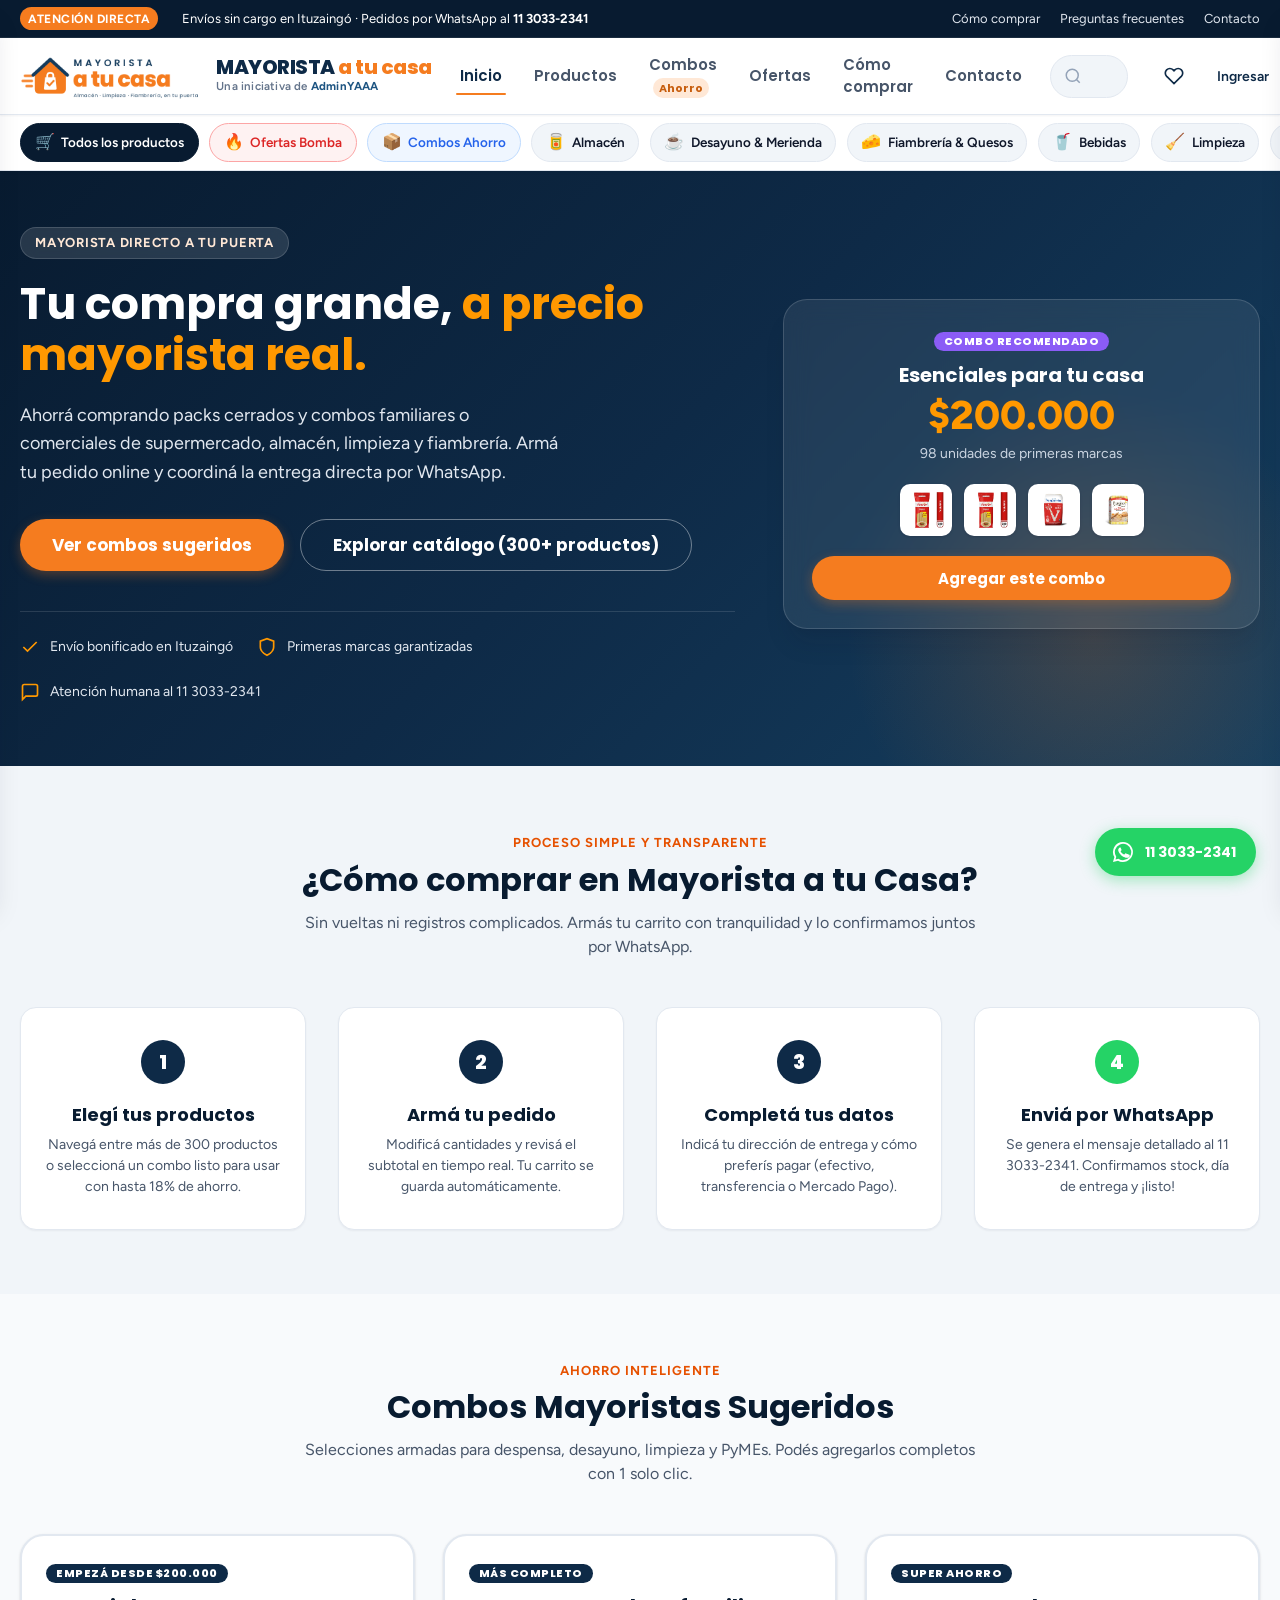
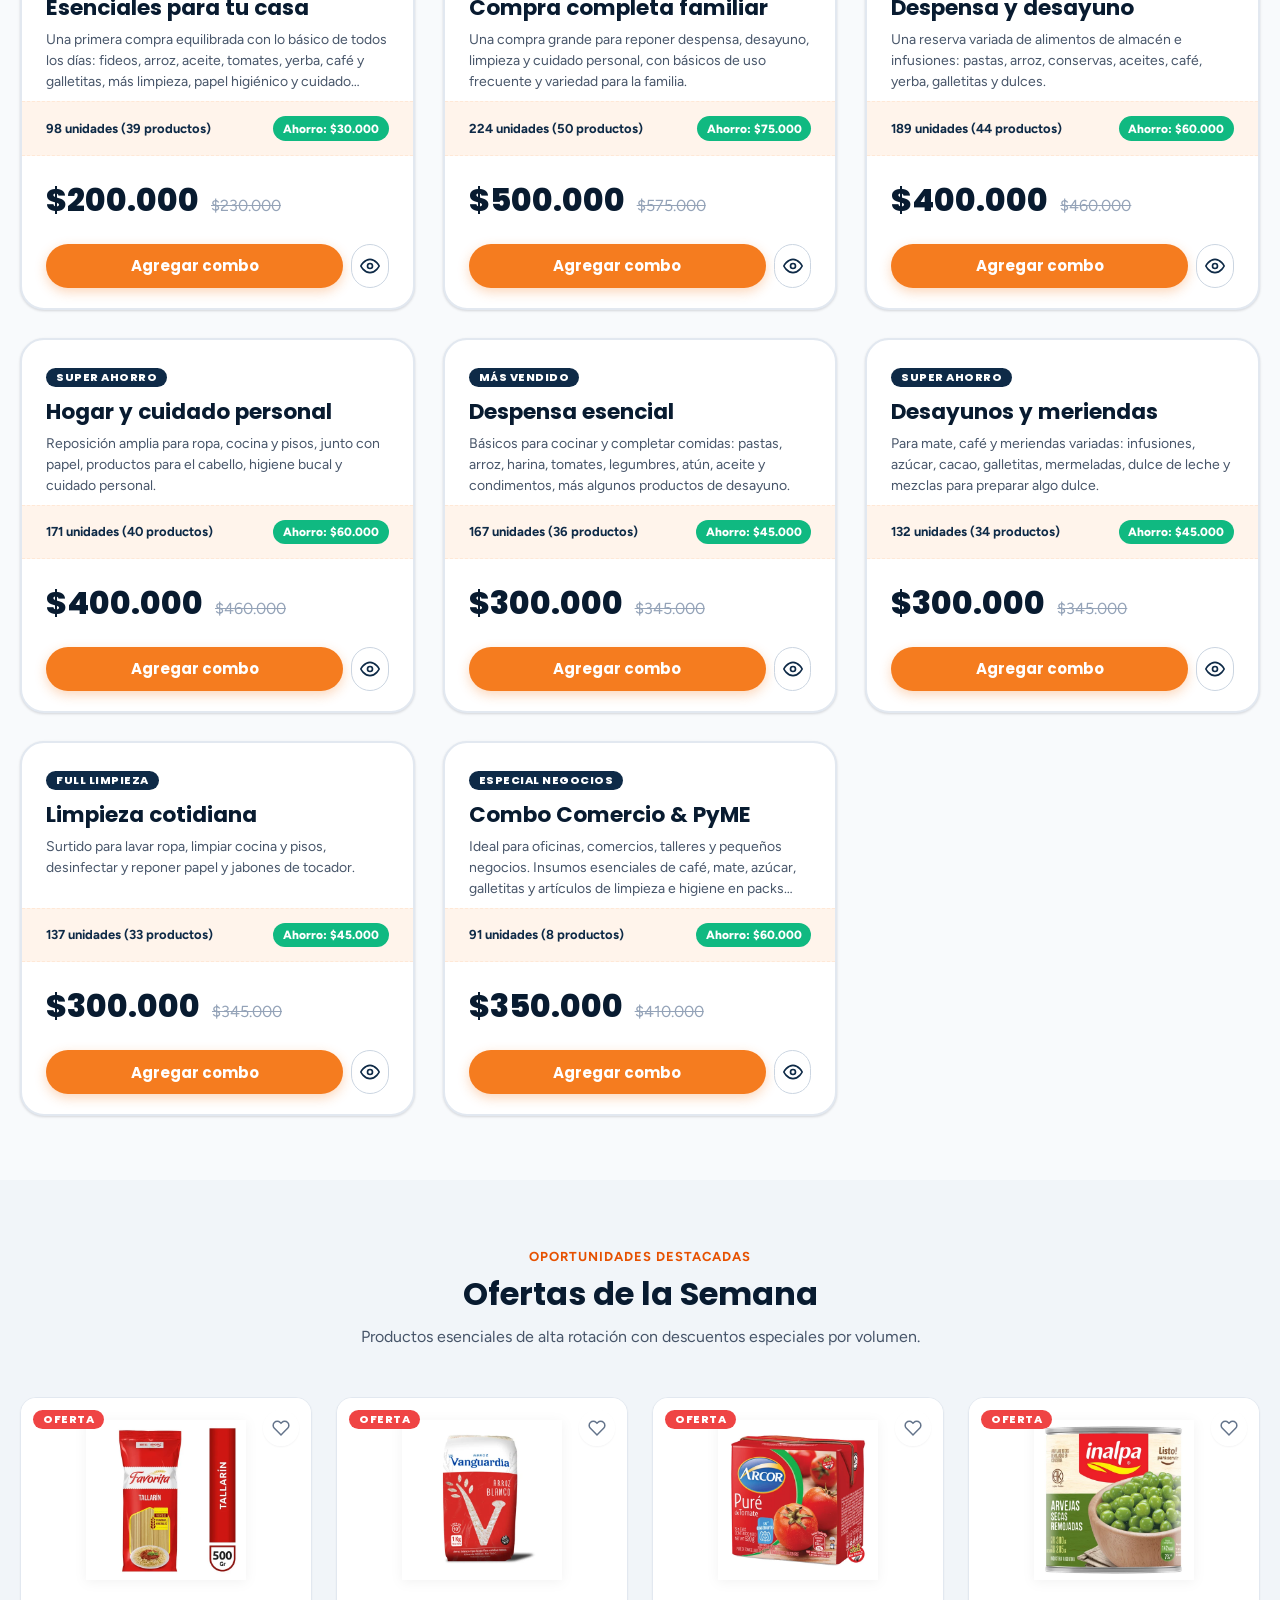
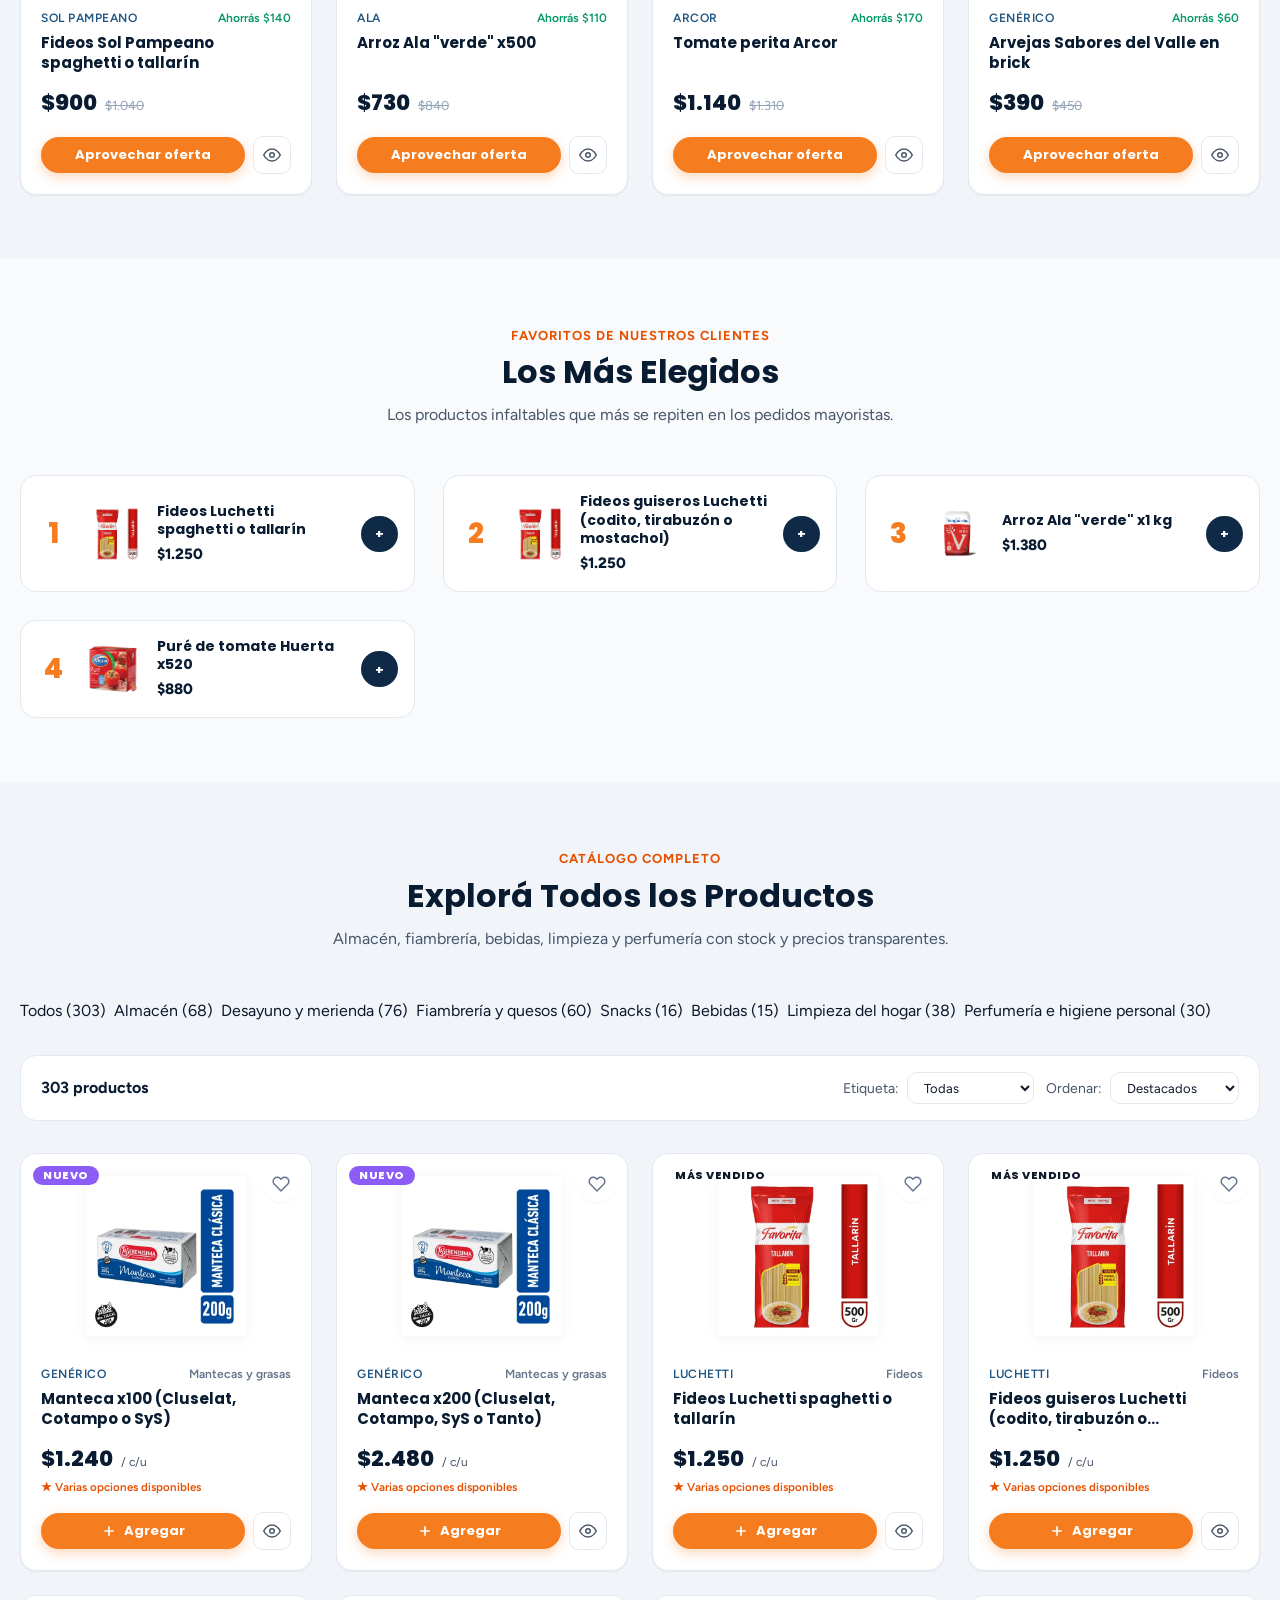
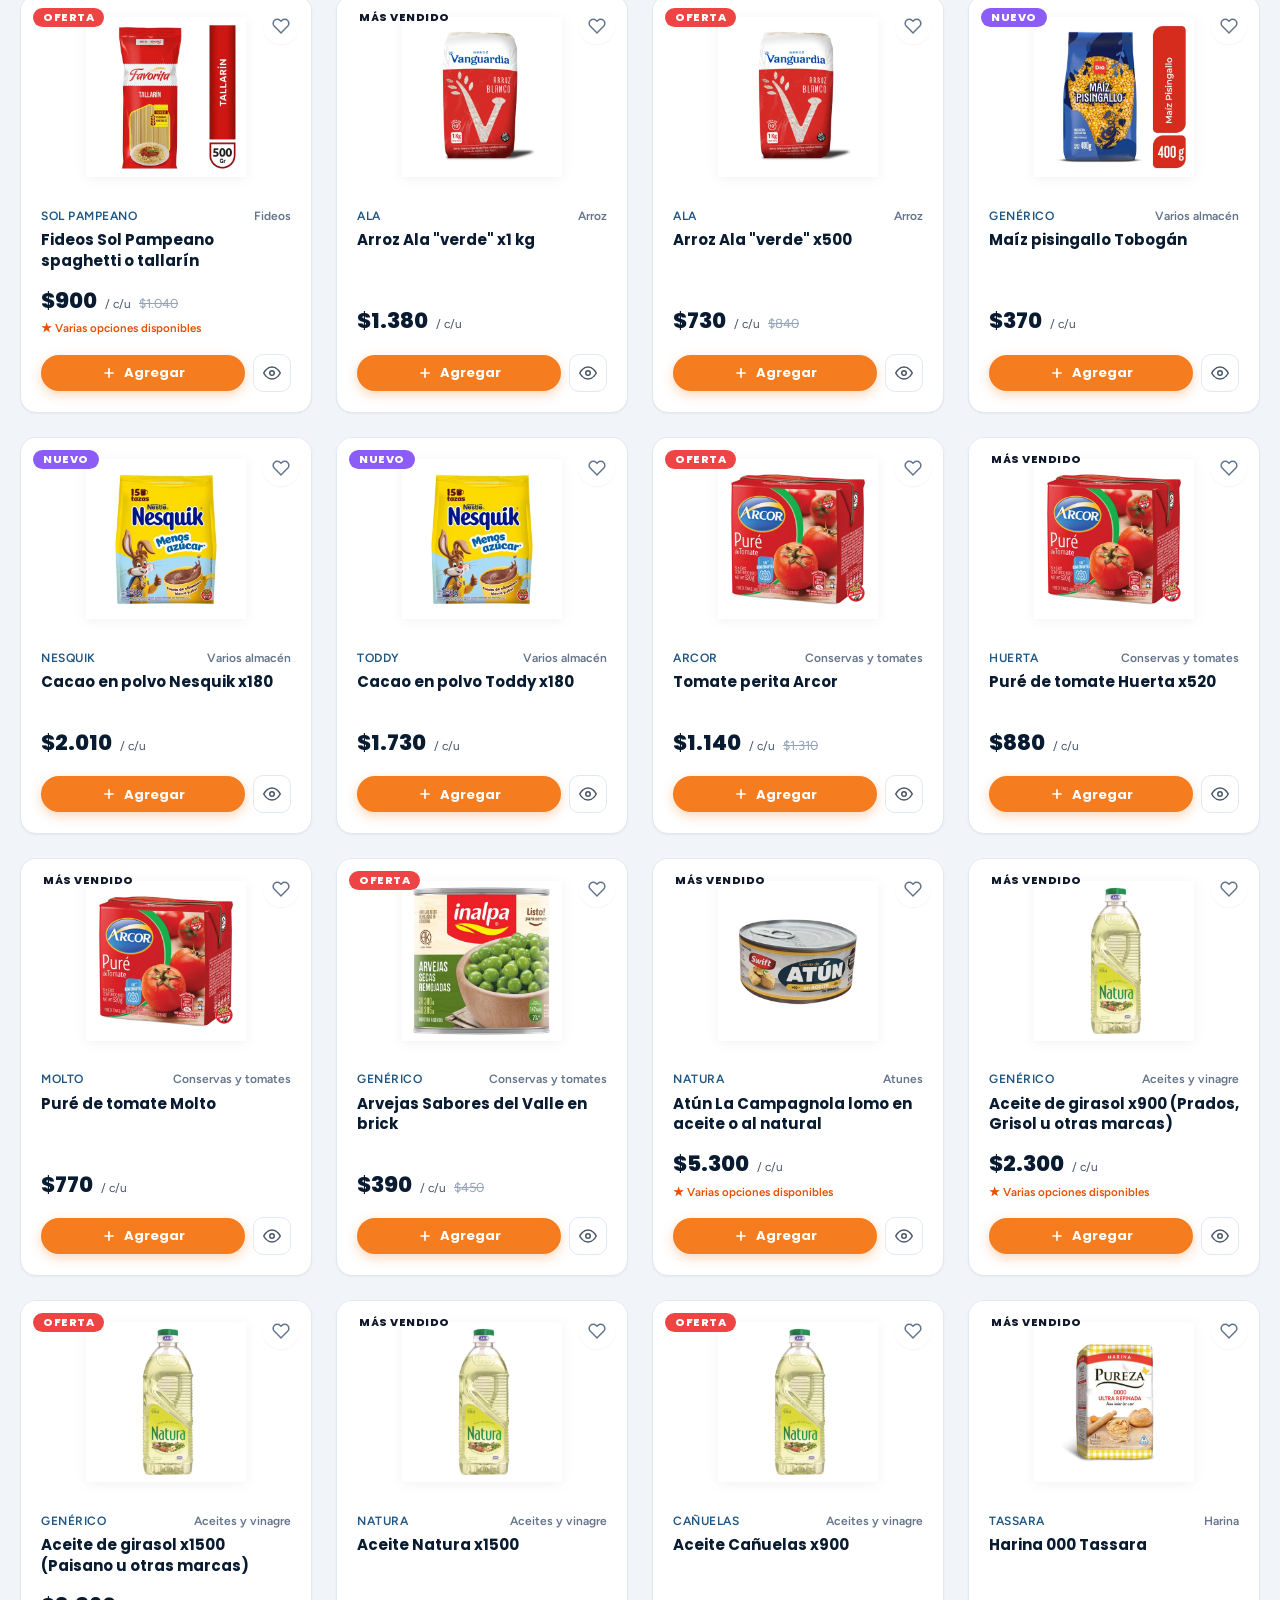
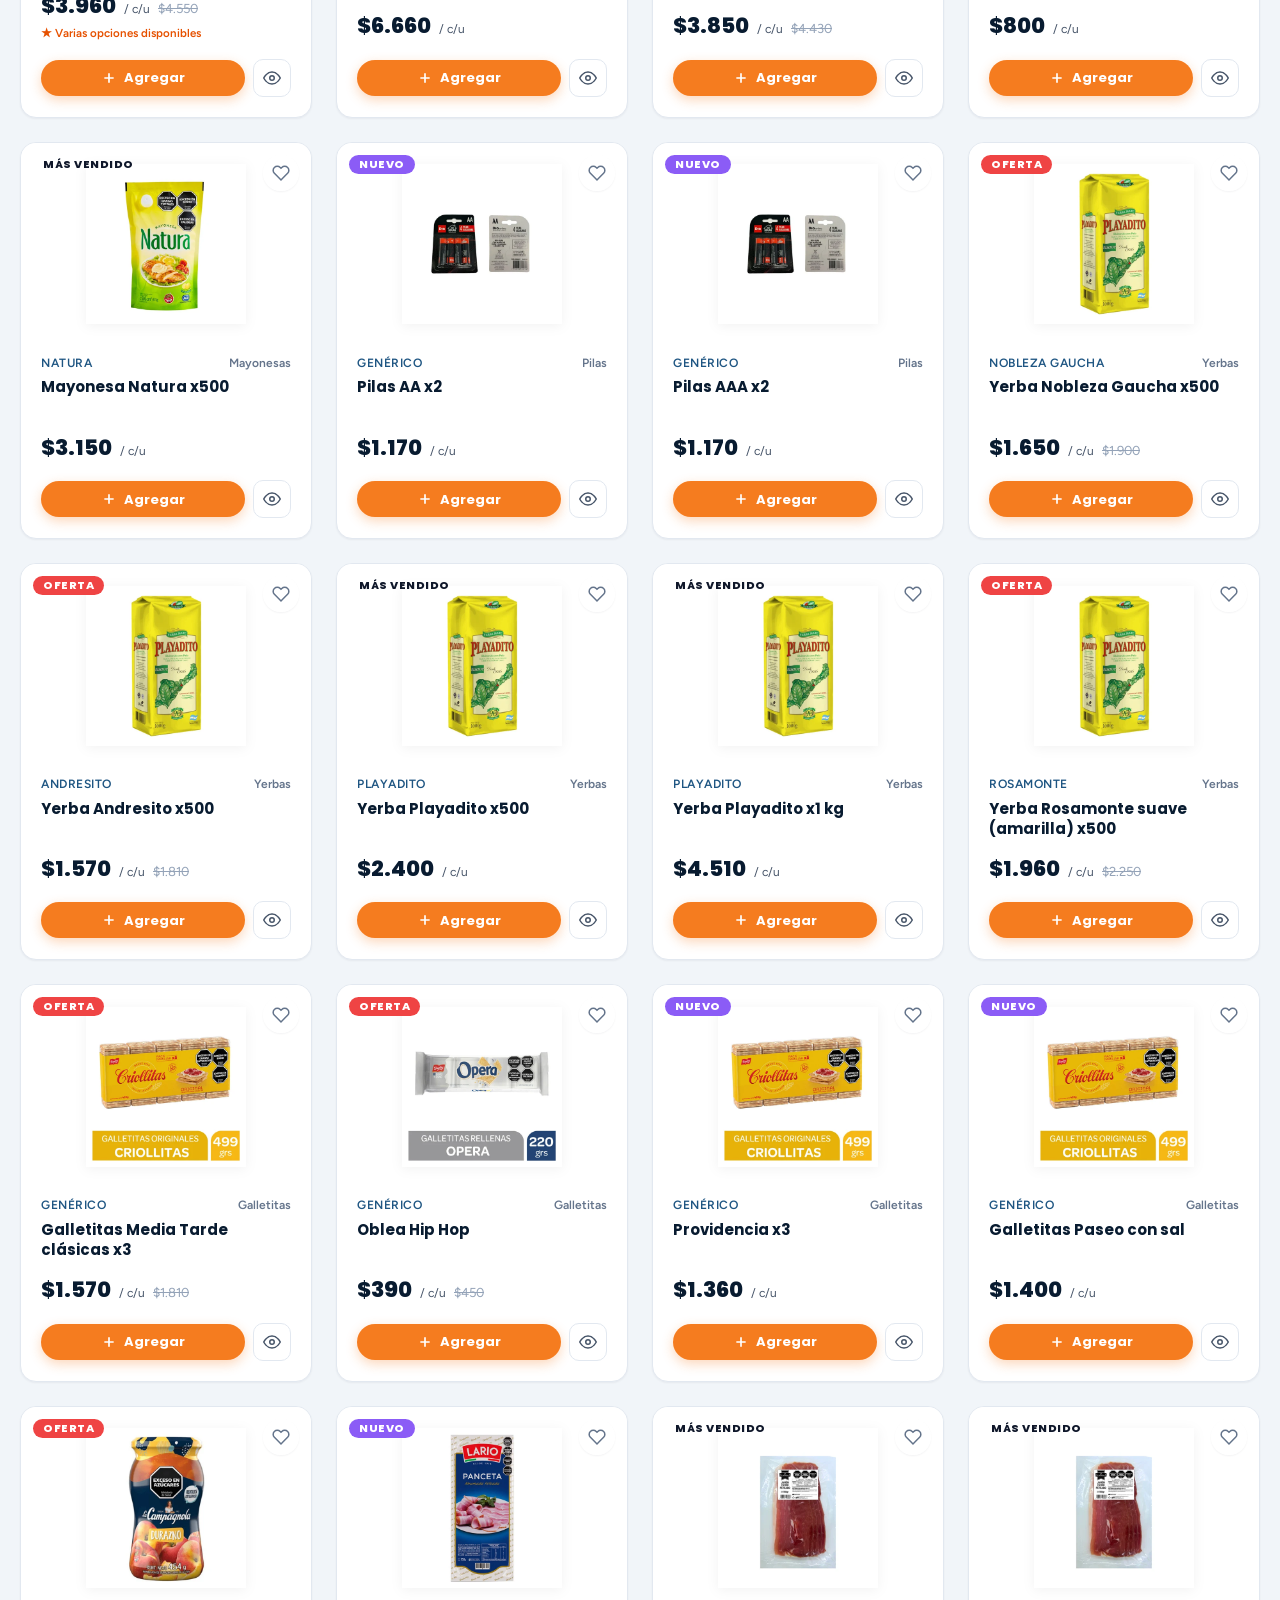
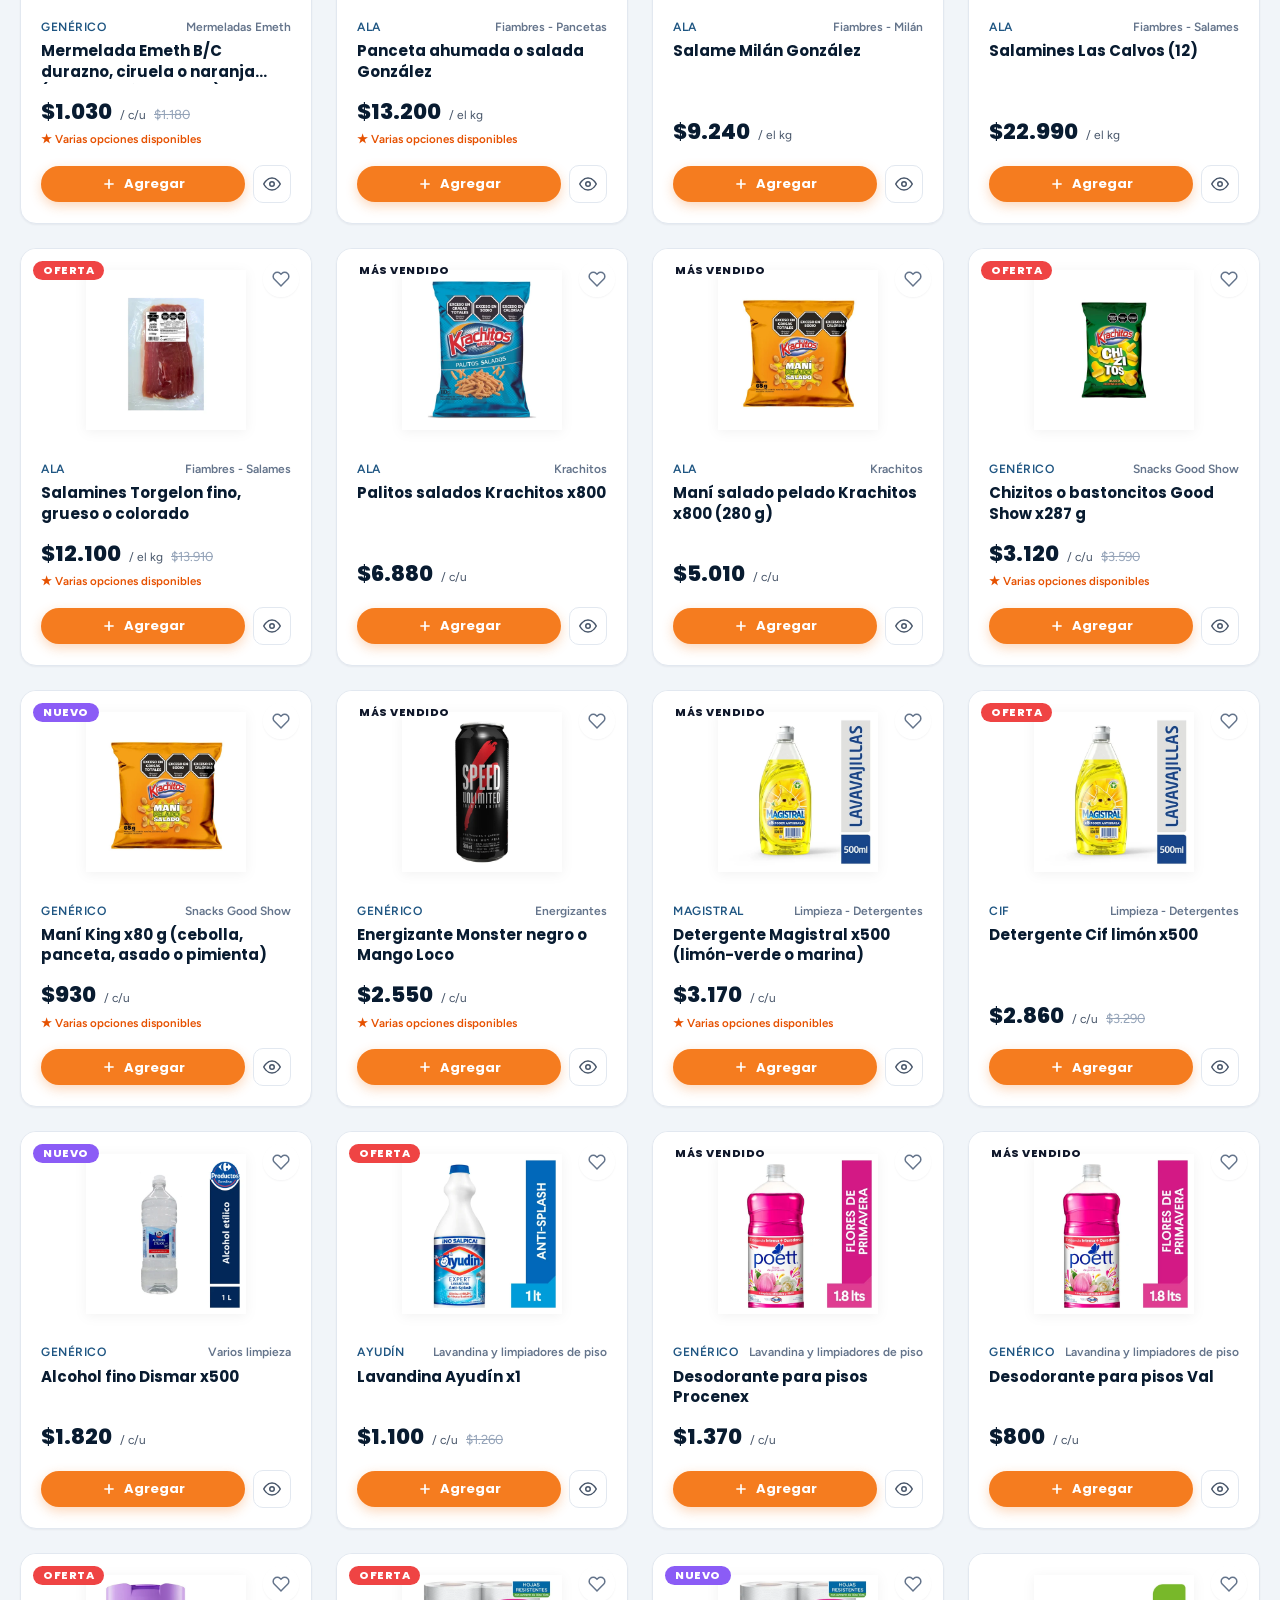
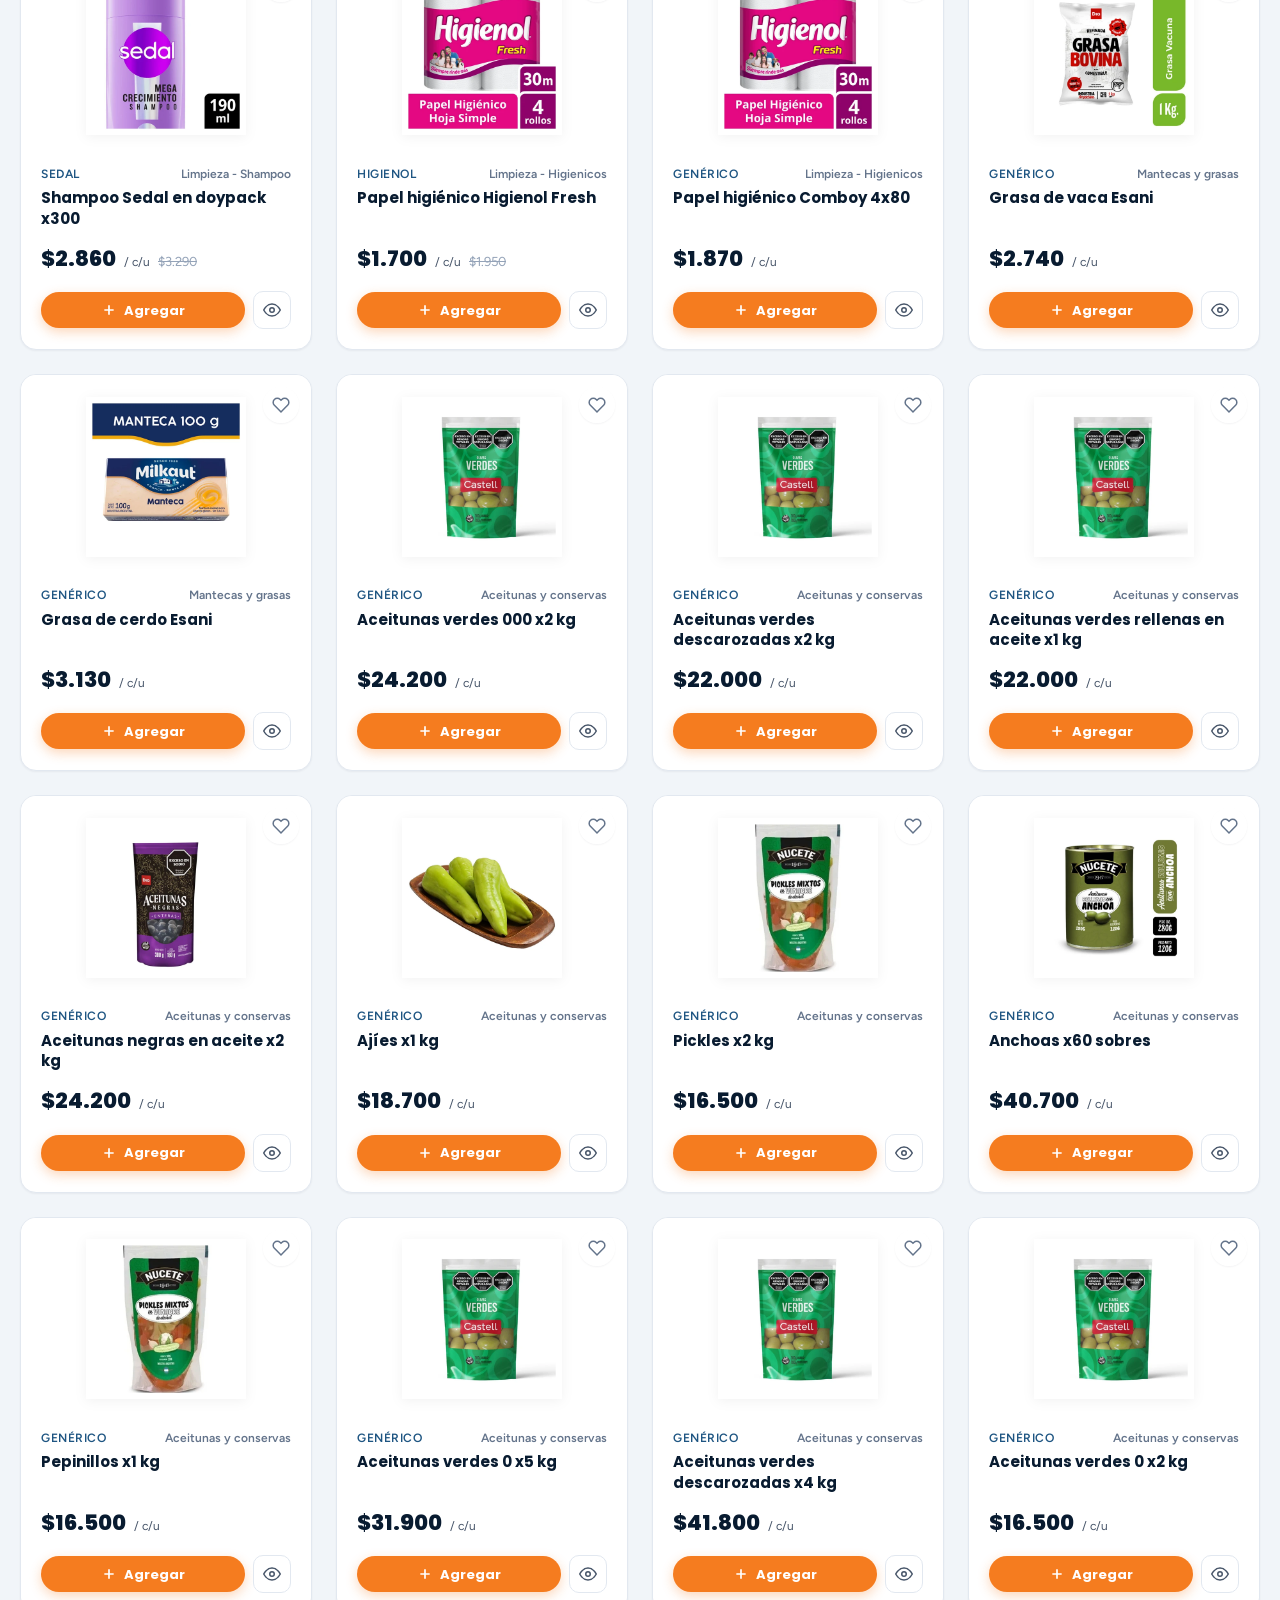
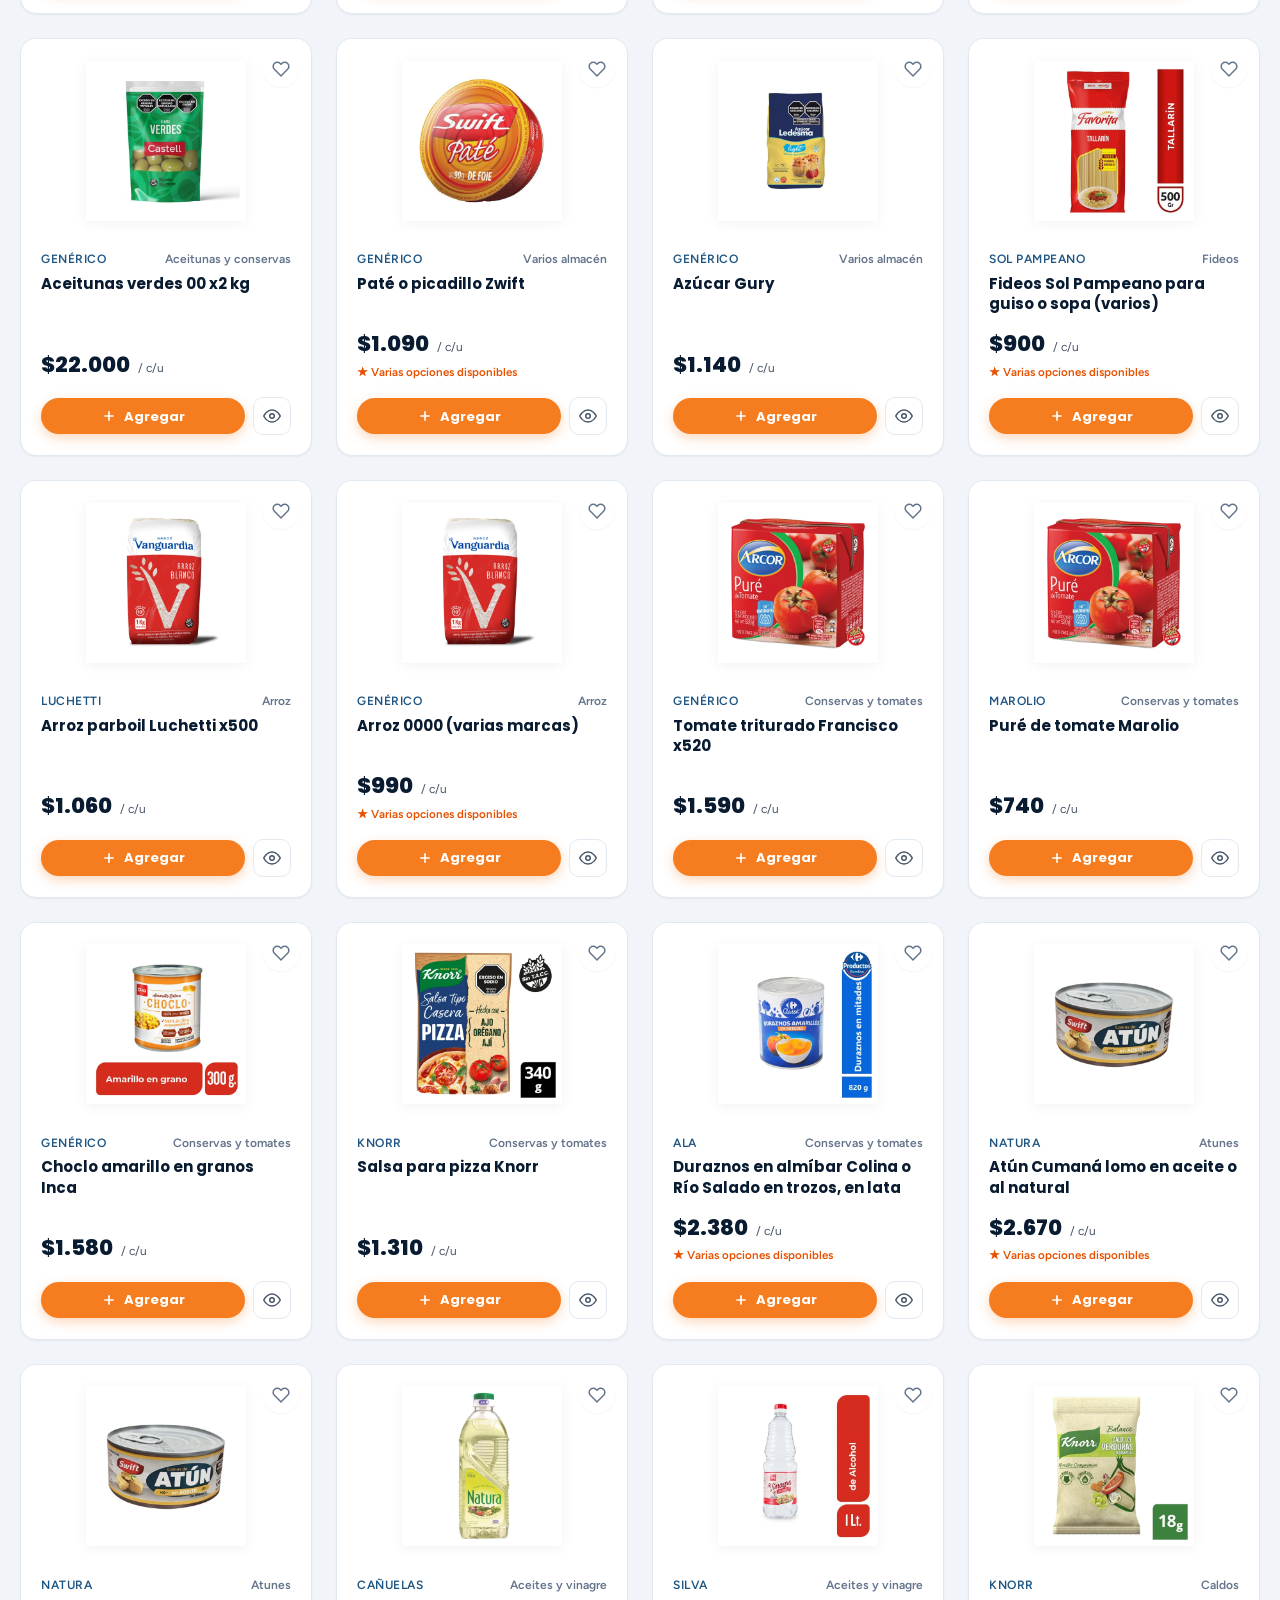
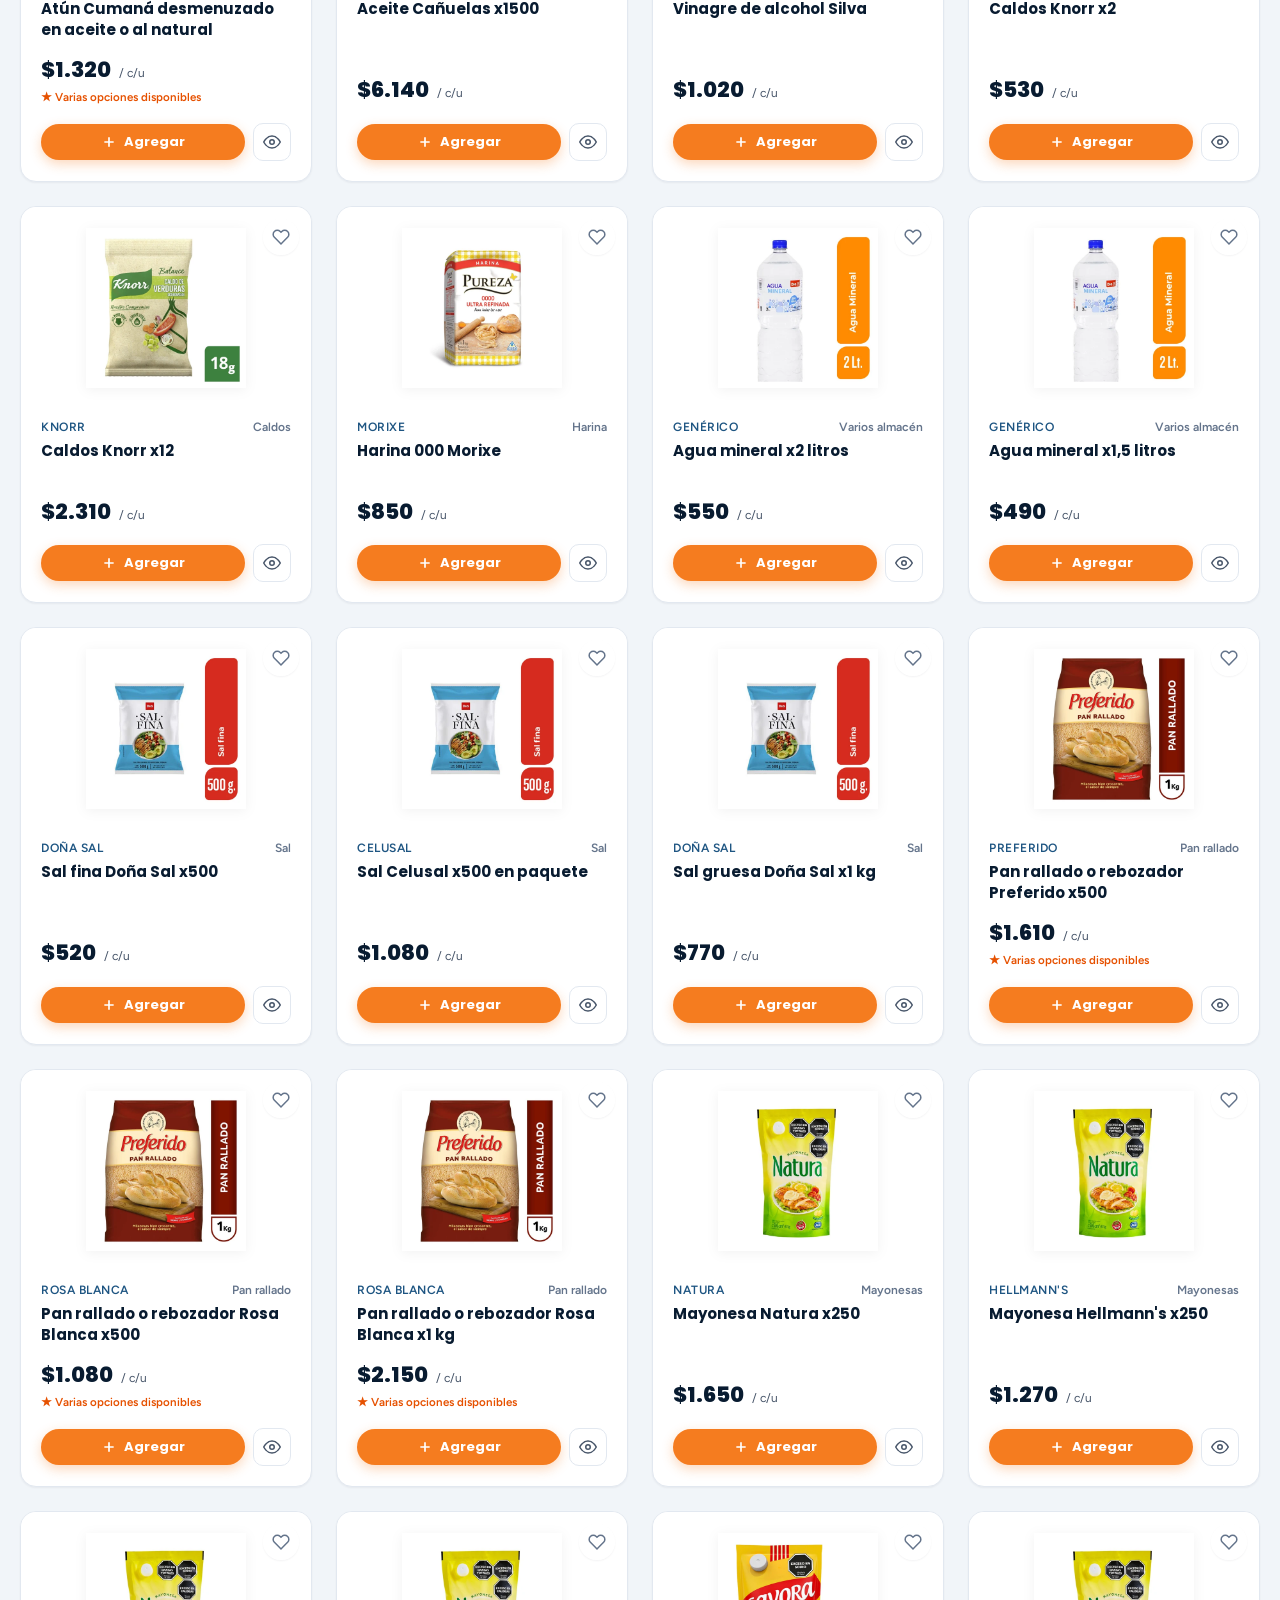
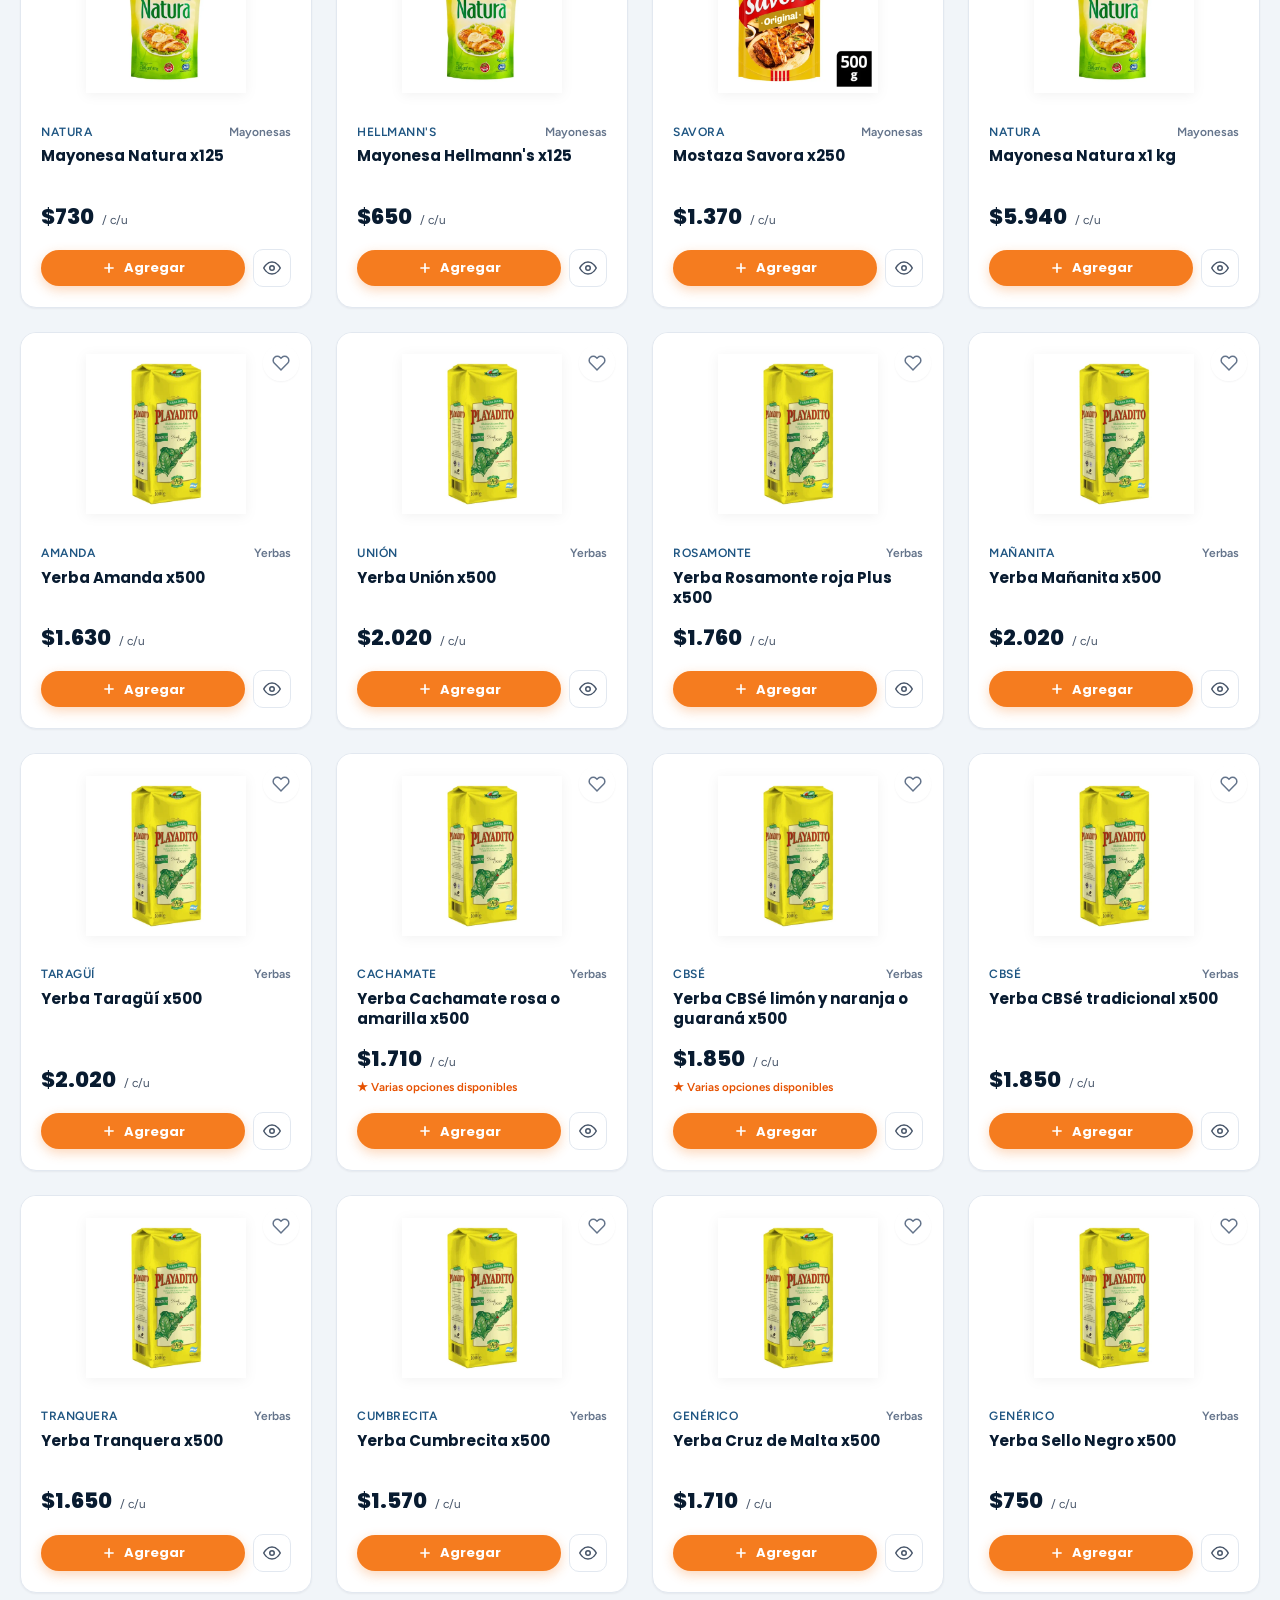
==== commit 92d59186: "feat: Packshots reales de supermercado (DIA y Carrefour) e interfaz retail con steppers en cards - 1" ====
--- a/index.html
+++ b/index.html
@@ -131,6 +131,54 @@
 
     </div>
   </header>
+
+  <!-- ============================================================
+       BARRA DE DEPARTAMENTOS RÁPIDOS (Estilo Farmacity / DIA)
+       ============================================================ -->
+  <nav class="supermarket-dept-bar" aria-label="Departamentos de supermercado">
+    <div class="container supermarket-dept-container">
+      <button type="button" class="dept-chip is-active" data-section-filter="todos">
+        <span class="dept-chip-icon">🛒</span>
+        <span>Todos los productos</span>
+      </button>
+      <a href="#ofertas" class="dept-chip dept-chip--promo">
+        <span class="dept-chip-icon">🔥</span>
+        <span>Ofertas Bomba</span>
+      </a>
+      <a href="#combos" class="dept-chip dept-chip--combo">
+        <span class="dept-chip-icon">📦</span>
+        <span>Combos Ahorro</span>
+      </a>
+      <button type="button" class="dept-chip" data-section-filter="Almacén">
+        <span class="dept-chip-icon">🥫</span>
+        <span>Almacén</span>
+      </button>
+      <button type="button" class="dept-chip" data-section-filter="Desayuno y merienda">
+        <span class="dept-chip-icon">☕</span>
+        <span>Desayuno & Merienda</span>
+      </button>
+      <button type="button" class="dept-chip" data-section-filter="Fiambrería y quesos">
+        <span class="dept-chip-icon">🧀</span>
+        <span>Fiambrería & Quesos</span>
+      </button>
+      <button type="button" class="dept-chip" data-section-filter="Bebidas">
+        <span class="dept-chip-icon">🥤</span>
+        <span>Bebidas</span>
+      </button>
+      <button type="button" class="dept-chip" data-section-filter="Limpieza del hogar">
+        <span class="dept-chip-icon">🧹</span>
+        <span>Limpieza</span>
+      </button>
+      <button type="button" class="dept-chip" data-section-filter="Perfumería e higiene personal">
+        <span class="dept-chip-icon">🧴</span>
+        <span>Perfumería & Higiene</span>
+      </button>
+      <button type="button" class="dept-chip" data-section-filter="Snacks">
+        <span class="dept-chip-icon">🍿</span>
+        <span>Snacks</span>
+      </button>
+    </div>
+  </nav>
 
   <!-- ============================================================
        CONTENIDO PRINCIPAL
@@ -965,6 +1013,35 @@
     </div>
   </div>
 
+  <!-- ============================================================
+       BARRA DE NAVEGACIÓN INFERIOR MOBILE (Estilo App DIA / Carrefour)
+       ============================================================ -->
+  <nav class="mobile-bottom-nav" aria-label="Navegación inferior móvil">
+    <a href="#inicio" class="mobile-nav-tab is-active">
+      <svg viewBox="0 0 24 24" width="22" height="22" fill="none" stroke="currentColor" stroke-width="2"><path d="M3 9l9-7 9 7v11a2 2 0 0 1-2 2H5a2 2 0 0 1-2-2z"/><polyline points="9 22 9 12 15 12 15 22"/></svg>
+      <span>Inicio</span>
+    </a>
+    <a href="#catalogo" class="mobile-nav-tab">
+      <svg viewBox="0 0 24 24" width="22" height="22" fill="none" stroke="currentColor" stroke-width="2"><rect x="3" y="3" width="7" height="7"/><rect x="14" y="3" width="7" height="7"/><rect x="14" y="14" width="7" height="7"/><rect x="3" y="14" width="7" height="7"/></svg>
+      <span>Productos</span>
+    </a>
+    <a href="#ofertas" class="mobile-nav-tab mobile-nav-tab--promo">
+      <svg viewBox="0 0 24 24" width="22" height="22" fill="none" stroke="currentColor" stroke-width="2"><path d="M8.5 14.5A2.5 2.5 0 0 0 11 12c0-1.38-.5-2-1-3-1.072-2.143-.224-4.054 2-6 .5 2.5 2 4.9 4 6.5 2 1.6 3 3.5 3 5.5a7 7 0 1 1-14 0c0-1.153.433-2.294 1-3a2.5 2.5 0 0 0 2.5 2.5z"/></svg>
+      <span>Ofertas</span>
+    </a>
+    <button type="button" class="mobile-nav-tab" id="mobile-nav-fav-btn" aria-label="Ver favoritos">
+      <svg viewBox="0 0 24 24" width="22" height="22" fill="none" stroke="currentColor" stroke-width="2"><path d="M20.84 4.61a5.5 5.5 0 0 0-7.78 0L12 5.67l-1.06-1.06a5.5 5.5 0 0 0-7.78 7.78l1.06 1.06L12 21.23l7.78-7.78 1.06-1.06a5.5 5.5 0 0 0 0-7.78z"/></svg>
+      <span>Favoritos</span>
+    </button>
+    <button type="button" class="mobile-nav-tab mobile-nav-tab--cart" data-open-drawer="cart-drawer" aria-label="Abrir pedido">
+      <div class="mobile-cart-badge-wrap">
+        <svg viewBox="0 0 24 24" width="22" height="22" fill="none" stroke="currentColor" stroke-width="2"><circle cx="9" cy="21" r="1"/><circle cx="20" cy="21" r="1"/><path d="M1 1h4l2.68 13.39a2 2 0 0 0 2 1.61h9.72a2 2 0 0 0 2-1.61L23 6H6"/></svg>
+        <span class="mobile-cart-badge cart-count-badge" style="display:none">0</span>
+      </div>
+      <span>Pedido</span>
+    </button>
+  </nav>
+
   <!-- Script principal como ES Module -->
   <script type="module" src="js/app.js"></script>
 
--- a/css/components.css
+++ b/css/components.css
@@ -167,23 +167,24 @@
 
 .product-card-top {
   position: relative;
-  padding: 1.25rem 1rem 0.5rem;
-  background: #FFFFFF;
-  display: flex;
-  align-items: center;
-  justify-content: center;
-  min-height: 180px;
+  padding: 1.25rem 1rem 0.75rem;
+  background: #FFFFFF;
+  display: flex;
+  align-items: center;
+  justify-content: center;
+  min-height: 195px;
 }
 
 .product-card-img {
-  width: 140px;
-  height: 140px;
+  width: 160px;
+  height: 160px;
   object-fit: contain;
   transition: transform var(--transition-normal);
+  filter: drop-shadow(0 2px 6px rgba(0, 0, 0, 0.05));
 }
 
 .product-card:hover .product-card-img {
-  transform: scale(1.08);
+  transform: scale(1.06);
 }
 
 .product-card-badges {
@@ -297,27 +298,86 @@
 .product-card-footer {
   display: flex;
   gap: 0.5rem;
+  align-items: center;
 }
 
 .product-card-add-btn {
   flex: 1;
+  display: inline-flex;
+  align-items: center;
+  justify-content: center;
+  gap: 0.4rem;
+  font-weight: 700;
+  transition: all var(--transition-fast);
+}
+
+/* Stepper interactivo directo en la card (Estilo DIA / Carrefour) */
+.product-card-stepper {
+  flex: 1;
+  display: flex;
+  align-items: center;
+  justify-content: space-between;
+  background: #FEF2F2;
+  border: 1.5px solid #EF4444;
+  border-radius: var(--radius-md);
+  padding: 2px 4px;
+  height: 38px;
+  box-sizing: border-box;
+}
+
+.stepper-btn {
+  width: 32px;
+  height: 32px;
+  border: none;
+  background: transparent;
+  color: #DC2626;
+  font-size: 1.25rem;
+  font-weight: 800;
+  border-radius: 6px;
+  cursor: pointer;
+  display: flex;
+  align-items: center;
+  justify-content: center;
+  transition: all 0.15s ease;
+  user-select: none;
+}
+
+.stepper-btn:hover {
+  background: #DC2626;
+  color: #FFFFFF;
+}
+
+.stepper-btn:active {
+  transform: scale(0.92);
+}
+
+.stepper-qty-num {
+  font-family: var(--font-heading);
+  font-size: 0.95rem;
+  font-weight: 800;
+  color: #991B1B;
+  min-width: 28px;
+  text-align: center;
 }
 
 .product-card-qv-btn {
-  width: 40px;
-  height: 40px;
-  border-radius: var(--radius-full);
+  width: 38px;
+  height: 38px;
+  border-radius: var(--radius-md);
   border: 1px solid var(--color-border);
   color: var(--color-text-muted);
   display: flex;
   align-items: center;
   justify-content: center;
   transition: all var(--transition-fast);
+  background: #FFFFFF;
+  flex-shrink: 0;
 }
 
 .product-card-qv-btn:hover {
   background: var(--color-bg-surface);
   color: var(--color-primary-800);
+  border-color: var(--color-border-dark);
 }
 
 /* ------------------------------------------------------------
--- a/css/layout.css
+++ b/css/layout.css
@@ -68,6 +68,132 @@
 
 .header.is-scrolled {
   box-shadow: var(--shadow-md);
+}
+
+/* Barra de Departamentos Supermercado (Estilo Farmacity / DIA) */
+.supermarket-dept-bar {
+  background: #FFFFFF;
+  border-bottom: 1px solid var(--color-border);
+  box-shadow: 0 2px 4px rgba(0, 0, 0, 0.02);
+  position: sticky;
+  top: var(--header-height);
+  z-index: 90;
+  overflow-x: auto;
+  scrollbar-width: none;
+}
+.supermarket-dept-bar::-webkit-scrollbar {
+  display: none;
+}
+.supermarket-dept-container {
+  display: flex;
+  align-items: center;
+  gap: 0.65rem;
+  padding-top: 0.5rem;
+  padding-bottom: 0.5rem;
+  white-space: nowrap;
+}
+.dept-chip {
+  display: inline-flex;
+  align-items: center;
+  gap: 0.4rem;
+  padding: 0.4rem 0.85rem;
+  border-radius: var(--radius-full);
+  font-size: 0.84rem;
+  font-weight: 600;
+  color: var(--color-text-main);
+  background: var(--color-bg-surface);
+  border: 1px solid var(--color-border);
+  cursor: pointer;
+  text-decoration: none;
+  transition: all var(--transition-fast);
+  flex-shrink: 0;
+}
+.dept-chip:hover {
+  background: var(--color-border-light);
+  border-color: var(--color-border-dark);
+}
+.dept-chip.is-active {
+  background: var(--color-primary-900);
+  color: #FFFFFF;
+  border-color: var(--color-primary-900);
+}
+.dept-chip--promo {
+  background: #FEF2F2;
+  color: #DC2626;
+  border-color: #FCA5A5;
+}
+.dept-chip--promo:hover {
+  background: #FEE2E2;
+}
+.dept-chip--combo {
+  background: #EFF6FF;
+  color: #2563EB;
+  border-color: #BFDBFE;
+}
+.dept-chip--combo:hover {
+  background: #DBEAFE;
+}
+.dept-chip-icon {
+  font-size: 1rem;
+}
+
+/* Barra de Navegación Inferior Mobile (Estilo DIA / Carrefour) */
+.mobile-bottom-nav {
+  display: none;
+  position: fixed;
+  bottom: 0;
+  left: 0;
+  right: 0;
+  height: 64px;
+  background: #FFFFFF;
+  border-top: 1px solid var(--color-border);
+  box-shadow: 0 -4px 12px rgba(0, 0, 0, 0.08);
+  z-index: 1000;
+  align-items: center;
+  justify-content: space-around;
+  padding: 0 0.5rem;
+  padding-bottom: env(safe-area-inset-bottom, 0);
+}
+.mobile-nav-tab {
+  display: flex;
+  flex-direction: column;
+  align-items: center;
+  justify-content: center;
+  gap: 0.2rem;
+  color: var(--color-text-subtle);
+  font-size: 0.72rem;
+  font-weight: 600;
+  text-decoration: none;
+  background: transparent;
+  border: none;
+  cursor: pointer;
+  padding: 0.4rem 0.5rem;
+  flex: 1;
+  transition: color var(--transition-fast);
+}
+.mobile-nav-tab.is-active,
+.mobile-nav-tab:hover {
+  color: var(--color-primary-900);
+}
+.mobile-nav-tab--promo {
+  color: #DC2626;
+}
+.mobile-cart-badge-wrap {
+  position: relative;
+  display: inline-flex;
+}
+.mobile-cart-badge {
+  position: absolute;
+  top: -6px;
+  right: -10px;
+  background: #EF4444;
+  color: #FFFFFF;
+  font-size: 0.7rem;
+  font-weight: 800;
+  padding: 1px 5px;
+  border-radius: var(--radius-full);
+  min-width: 16px;
+  text-align: center;
 }
 
 .header-container {
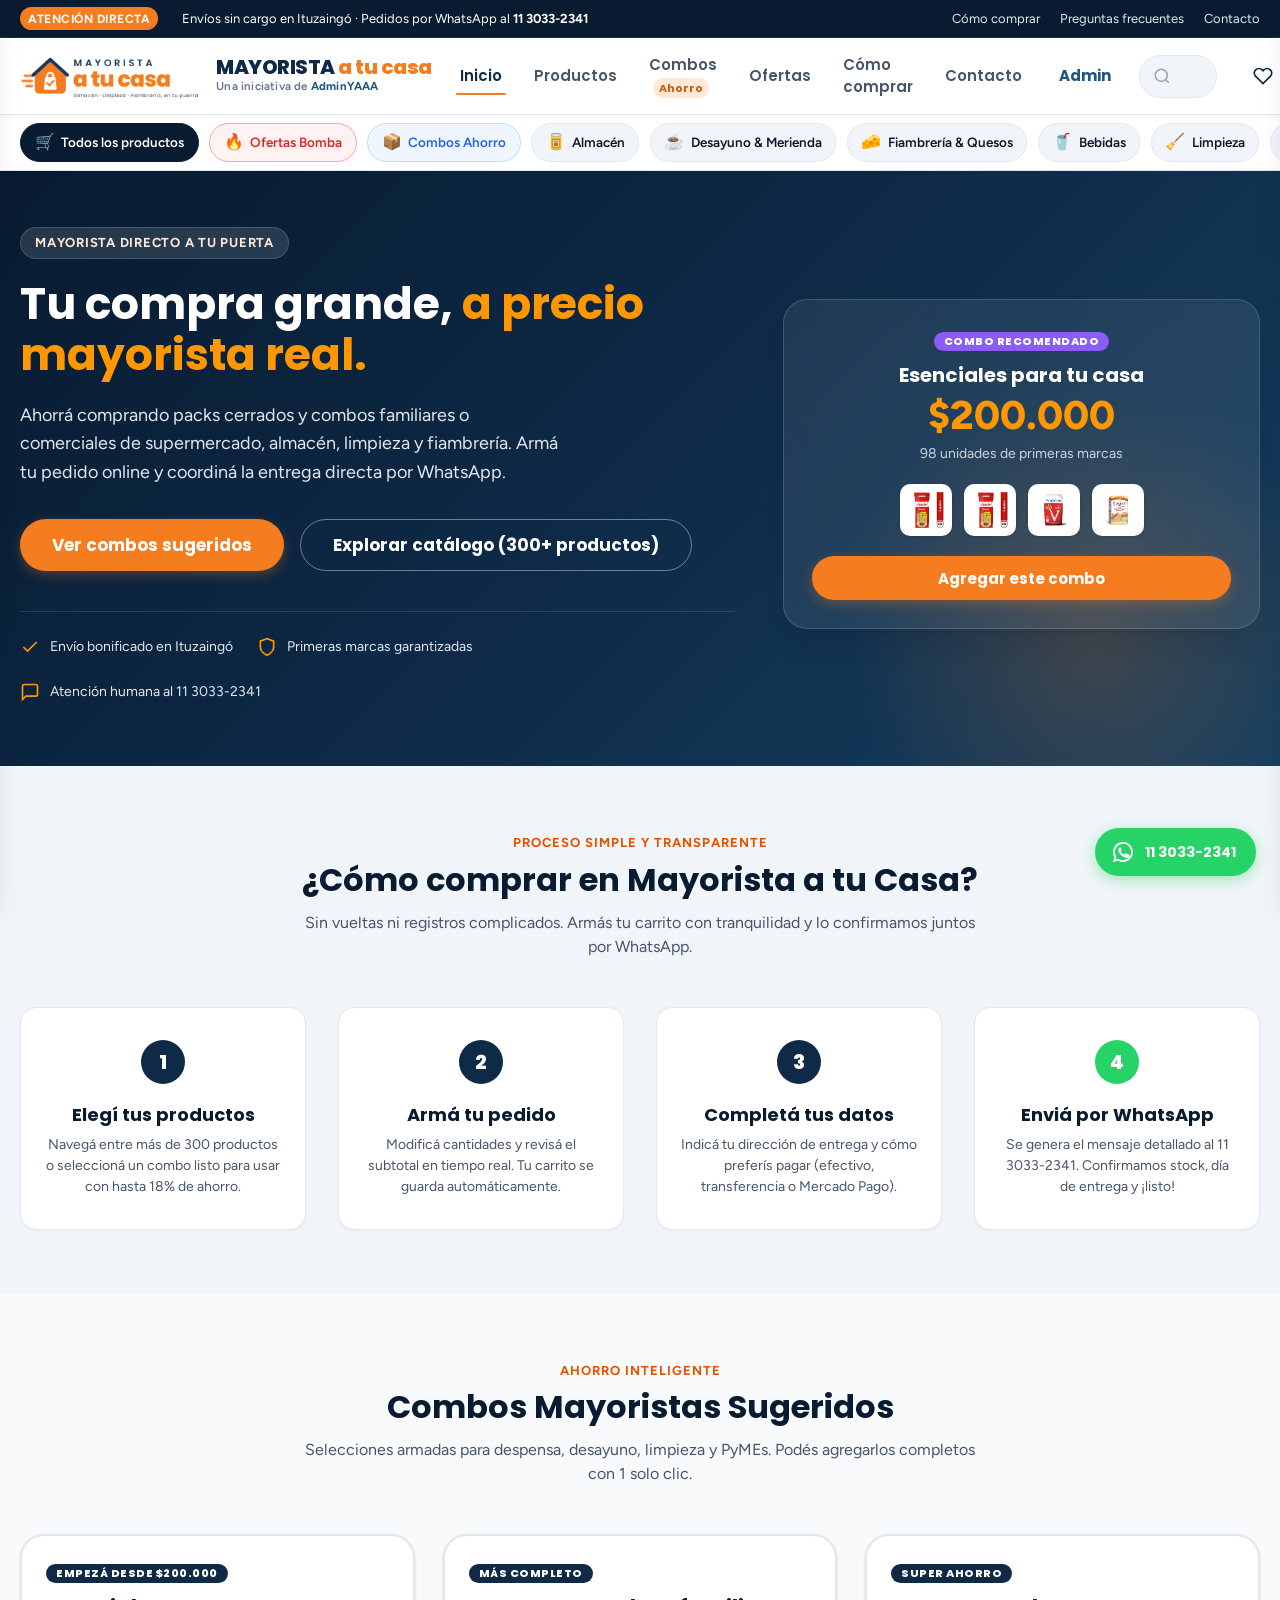
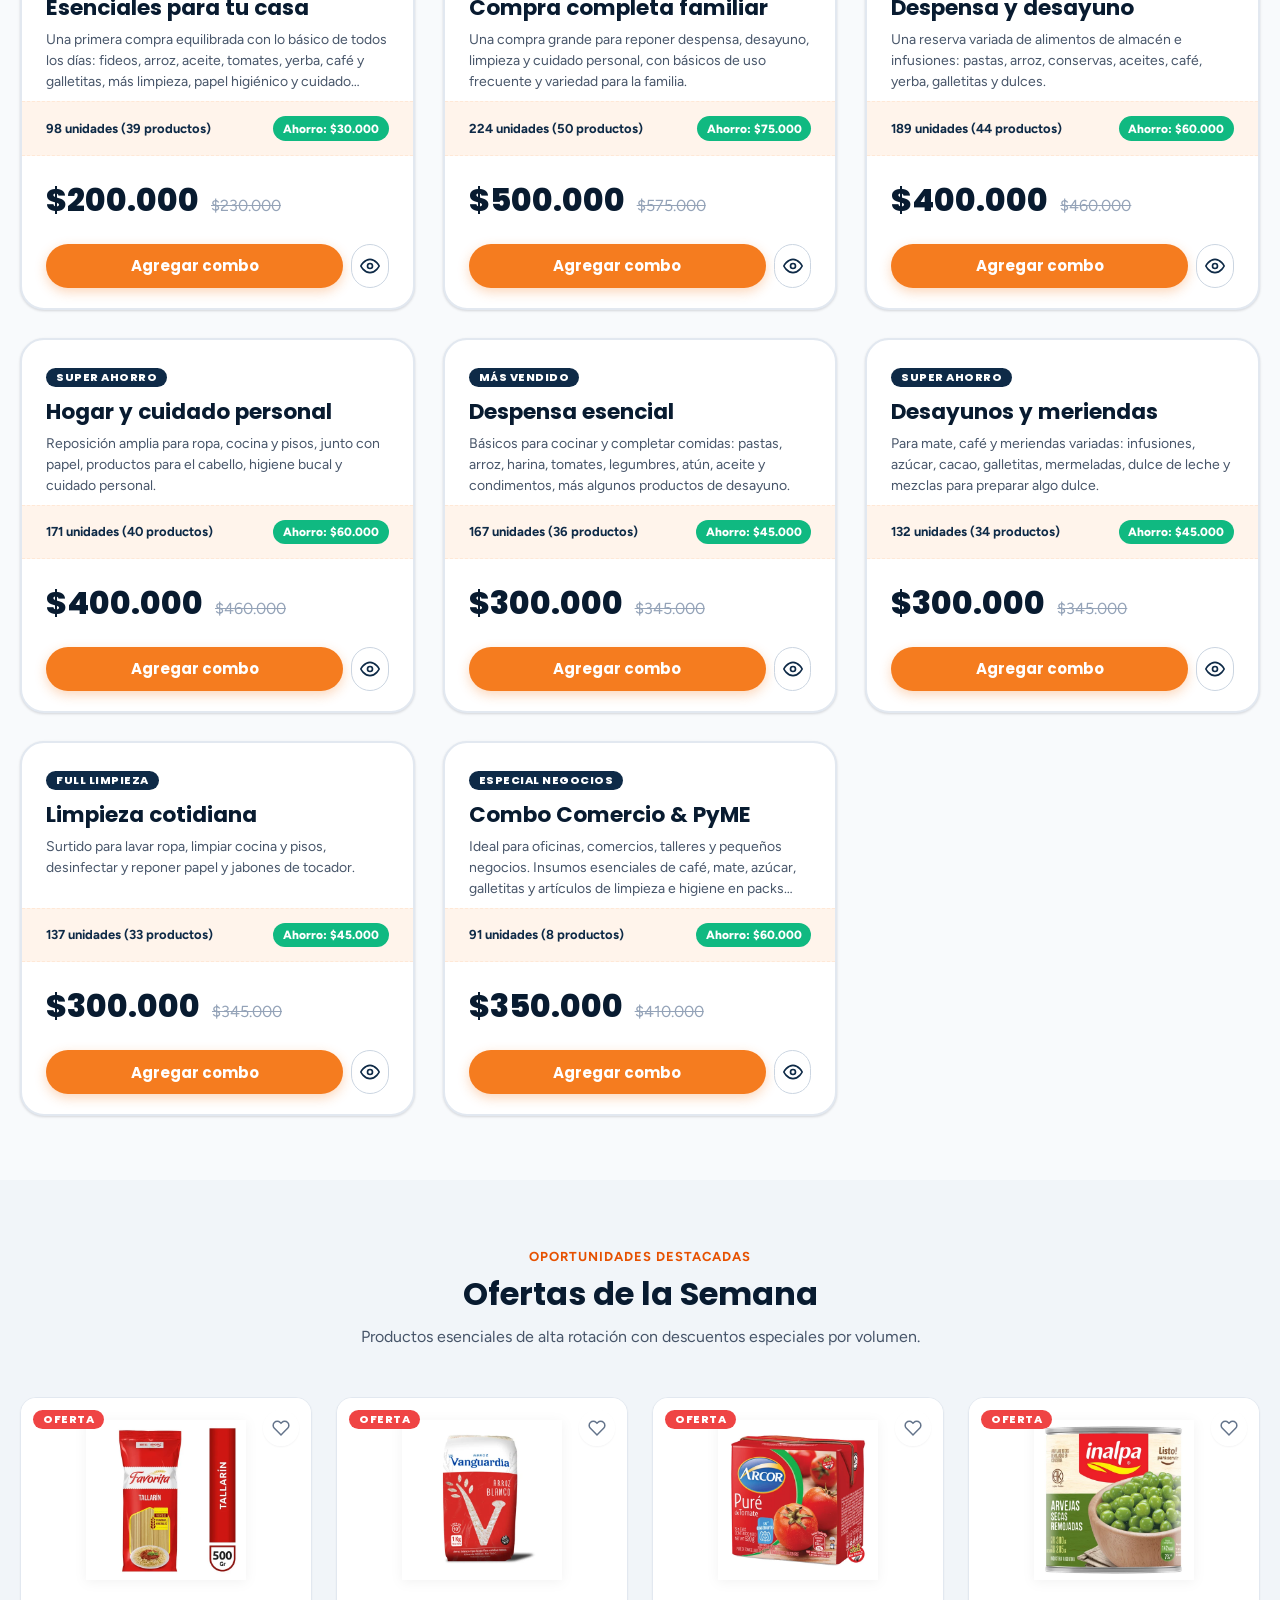
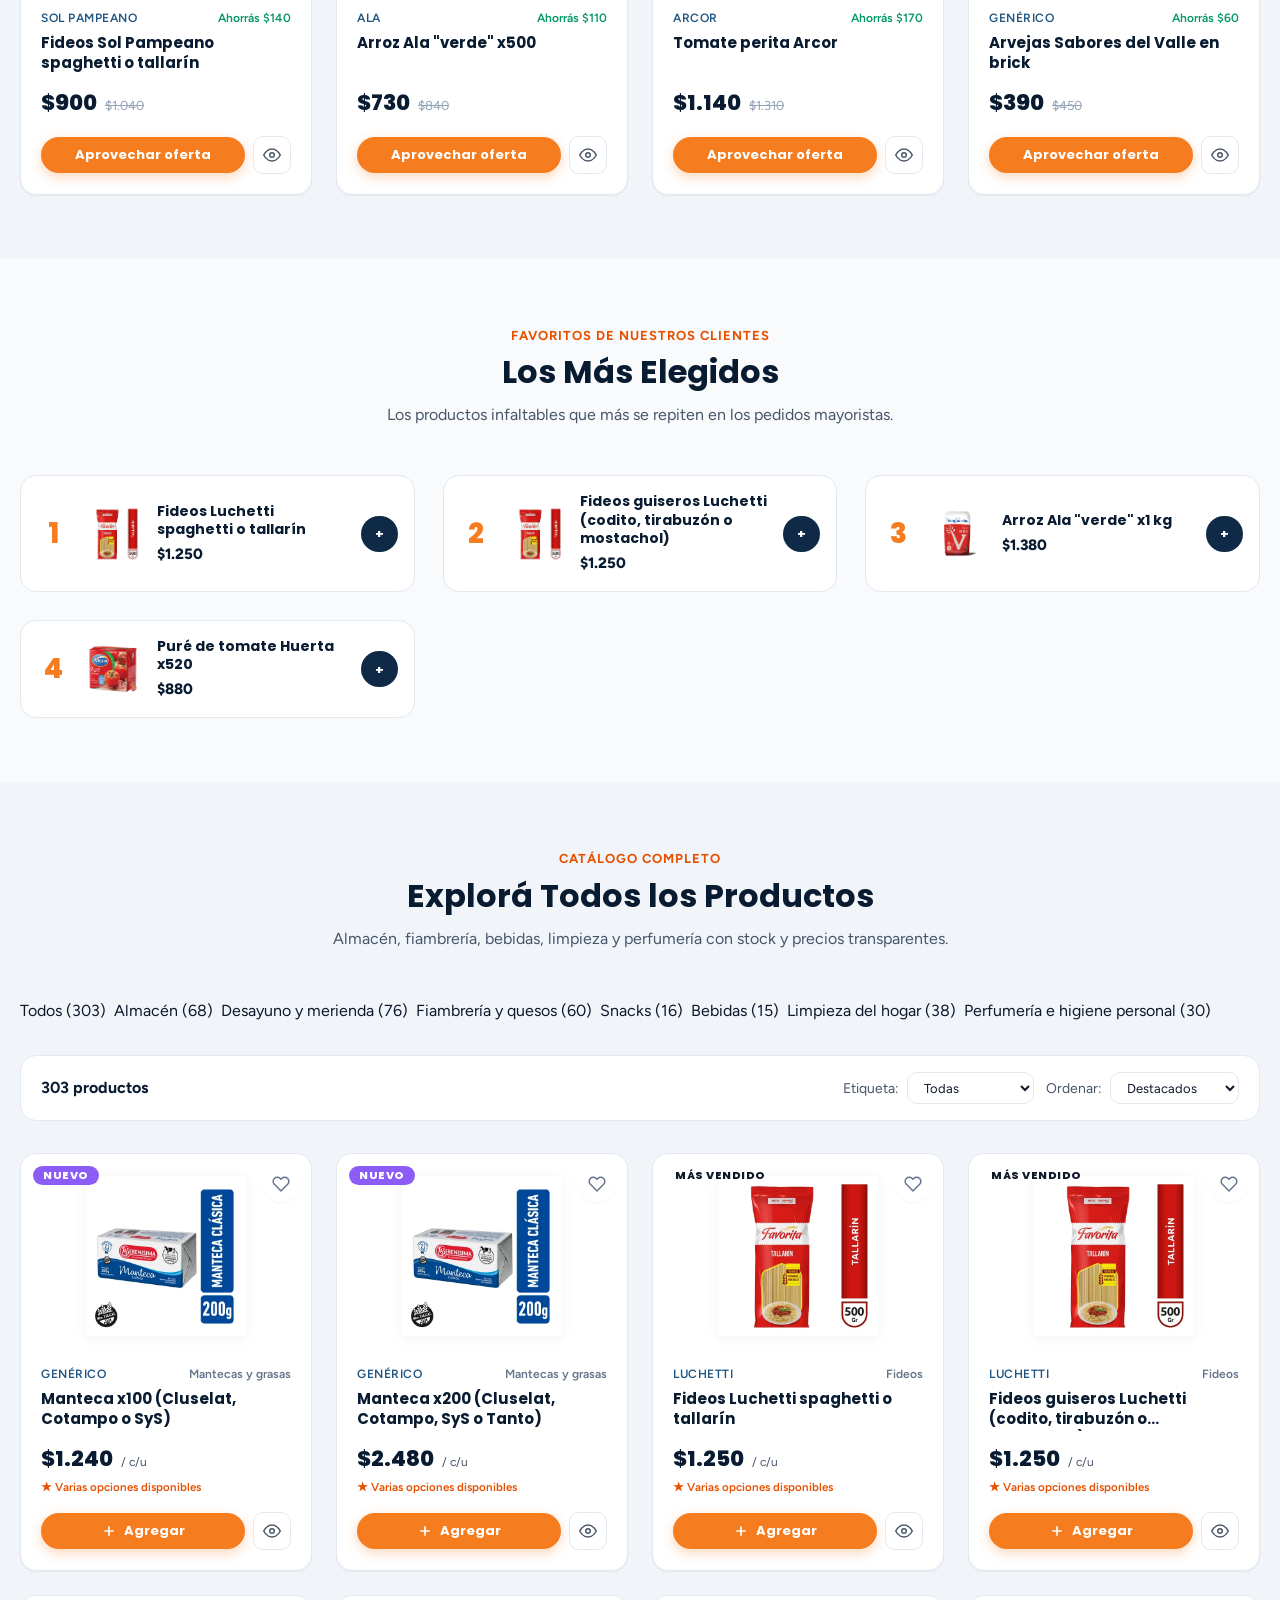
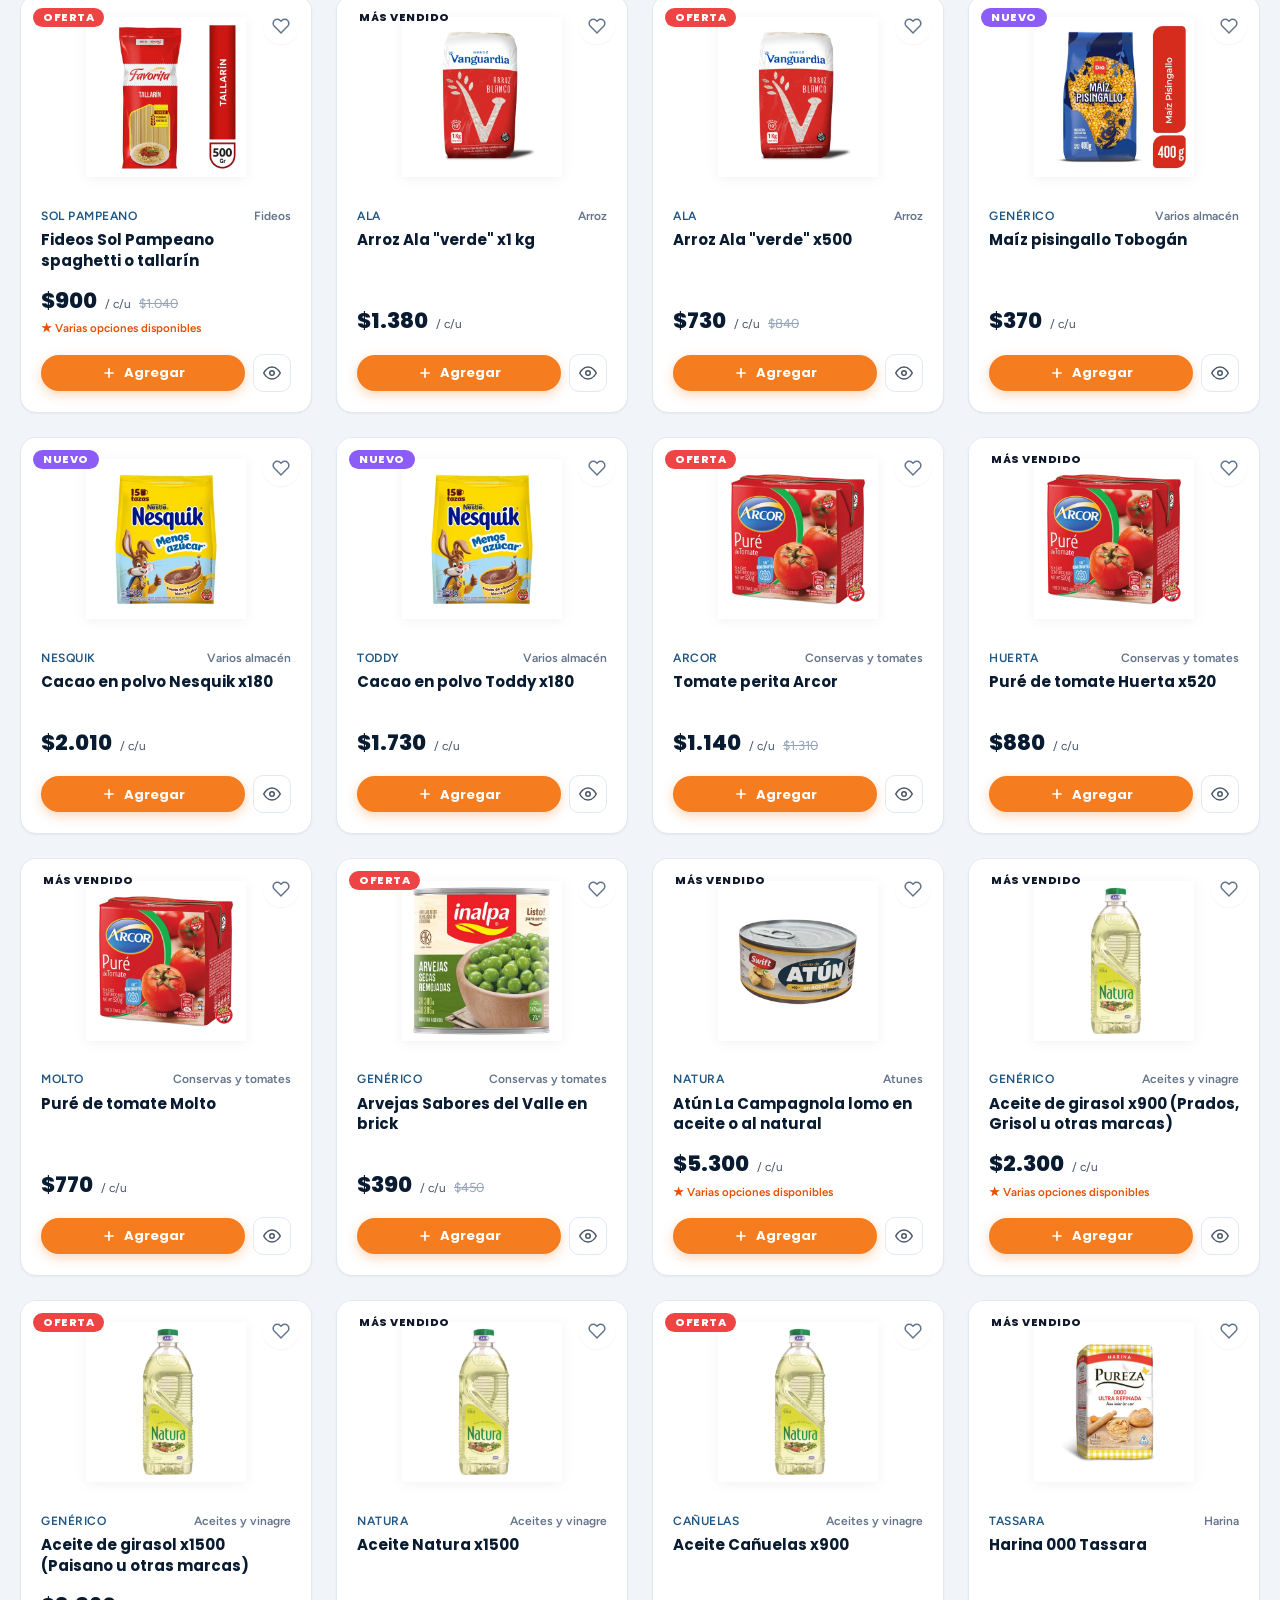
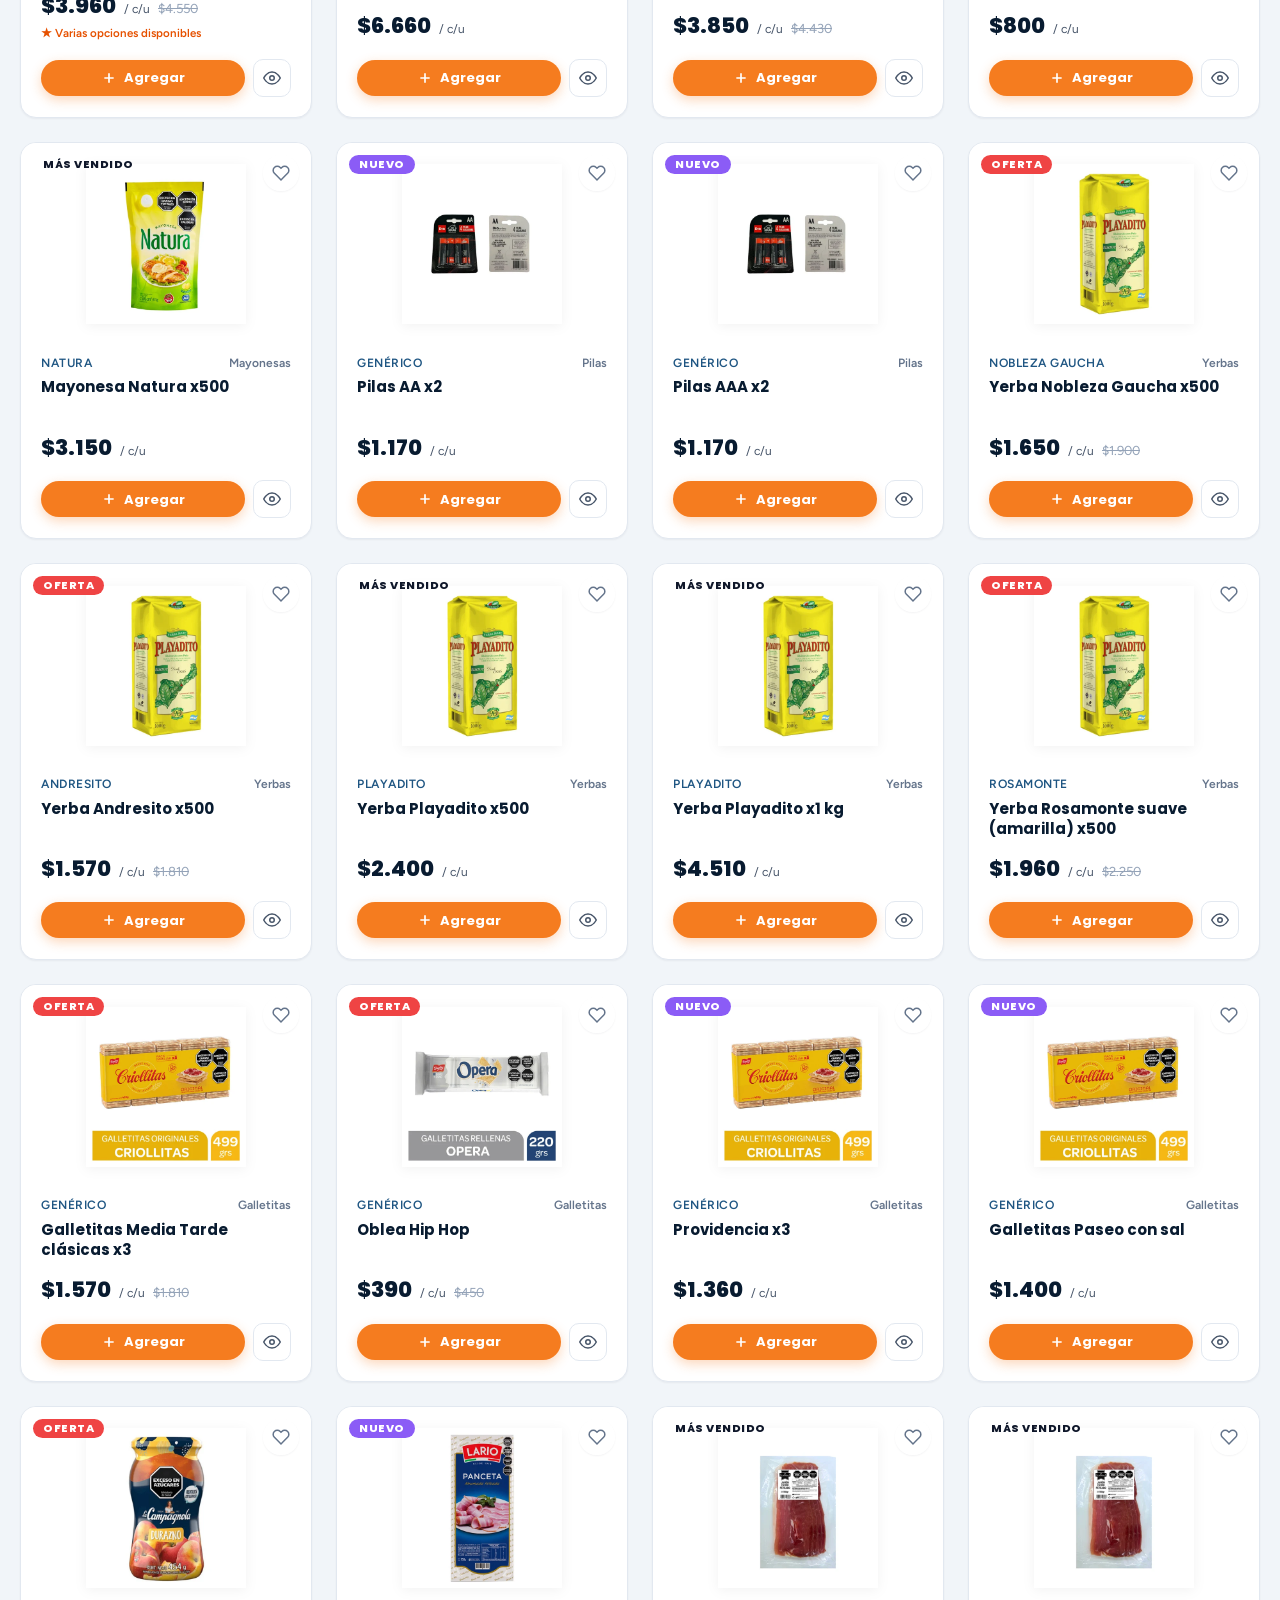
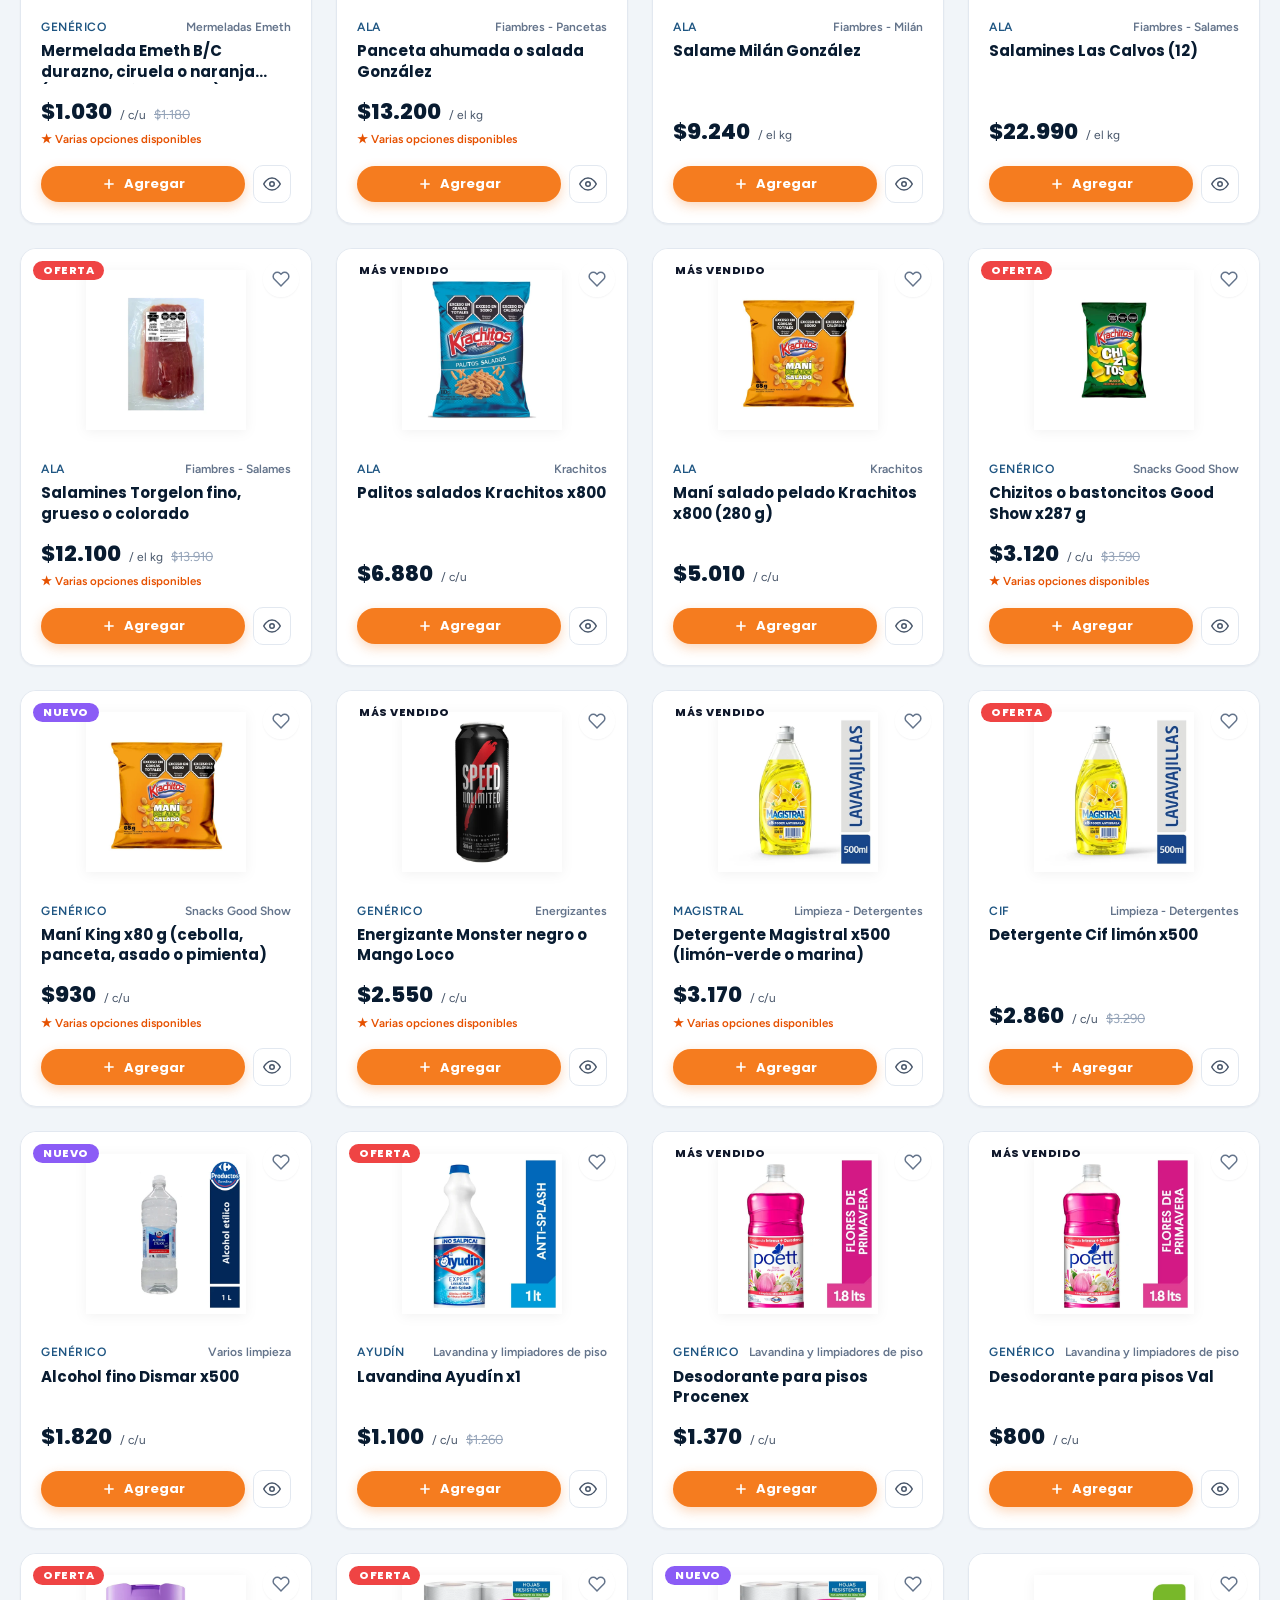
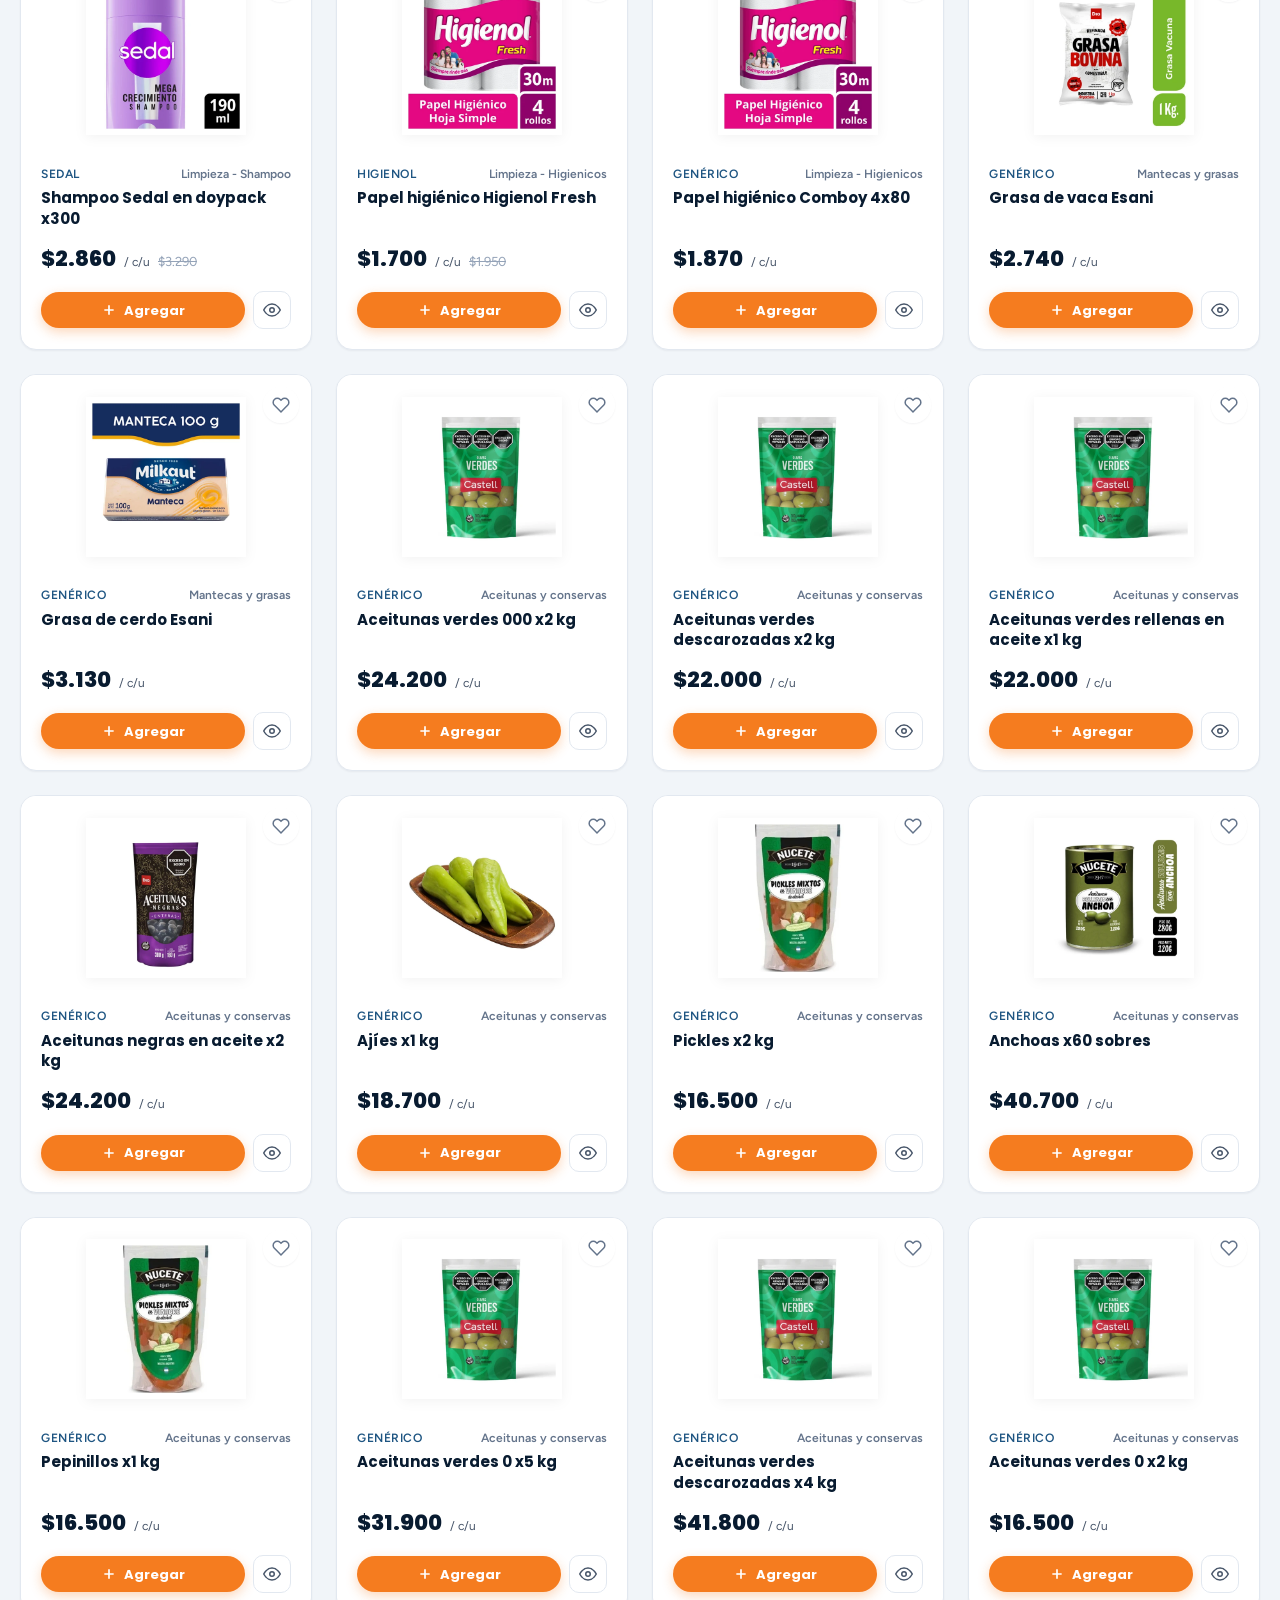
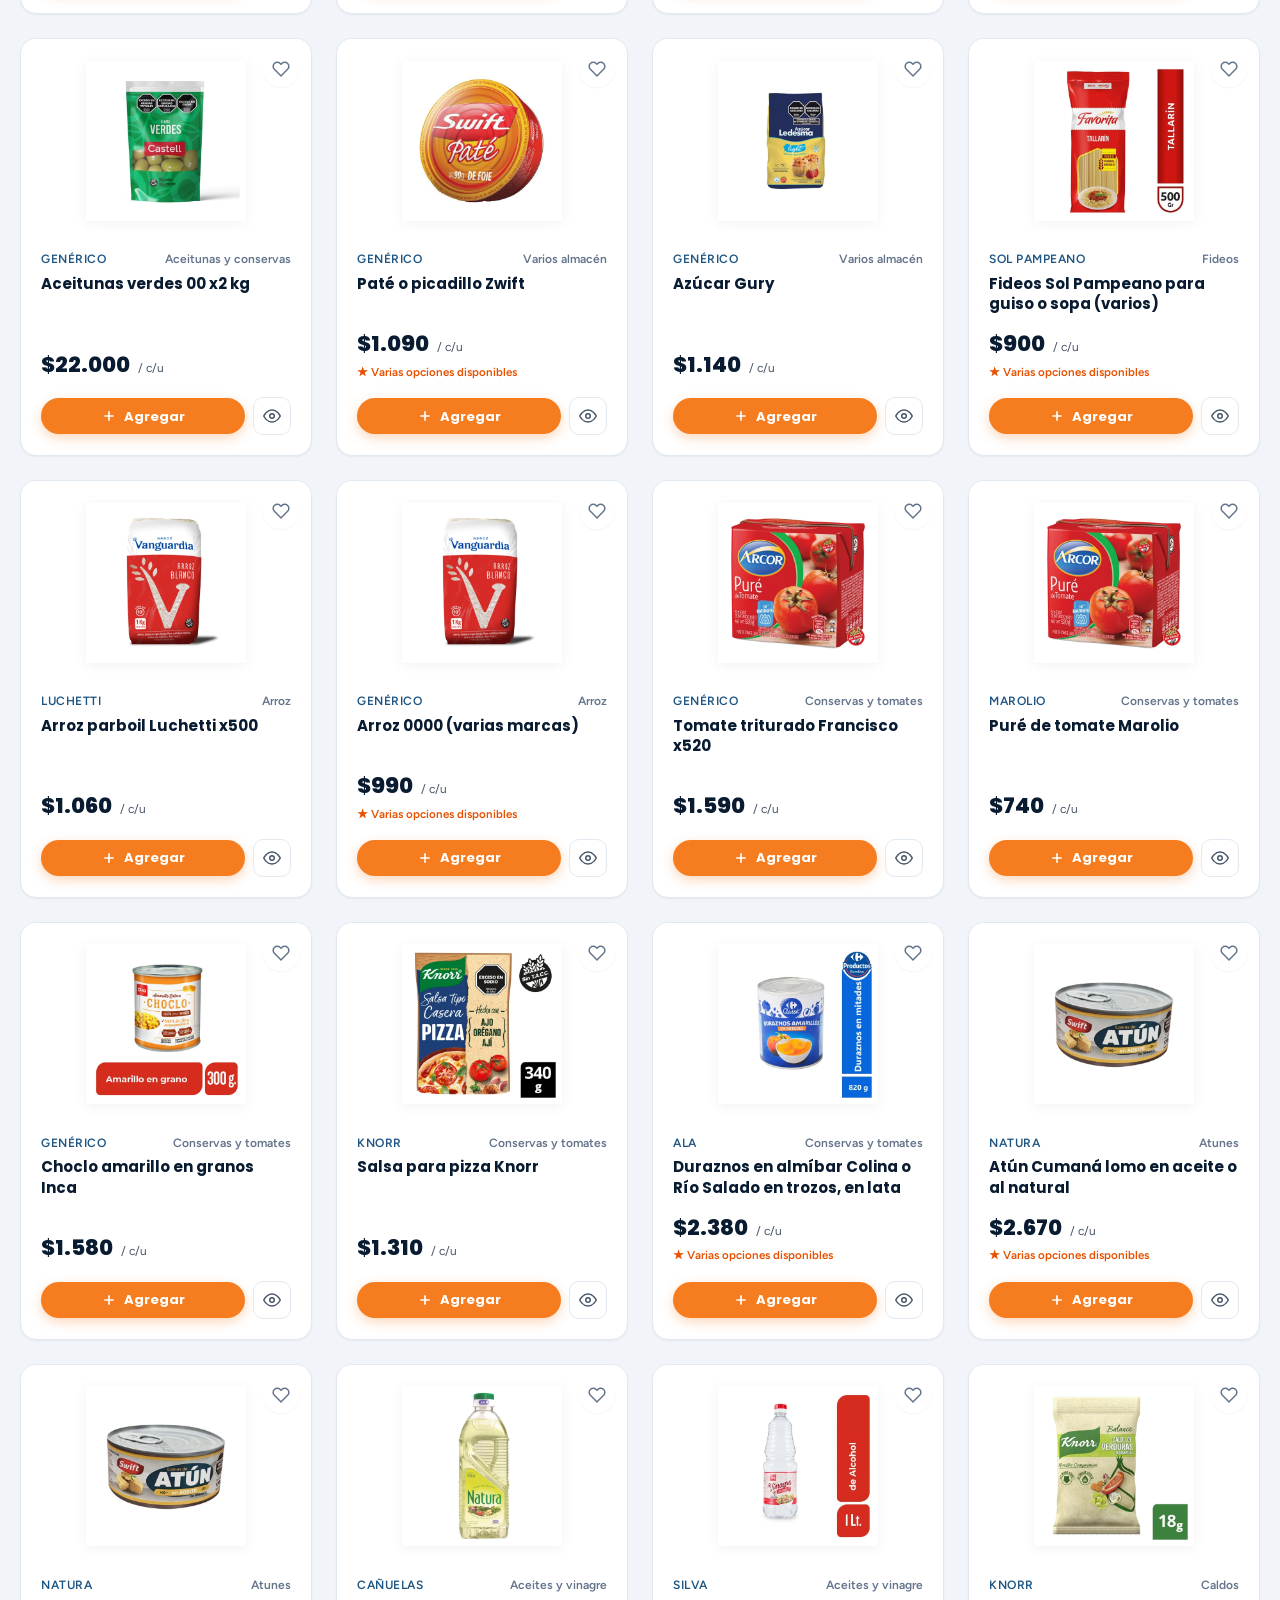
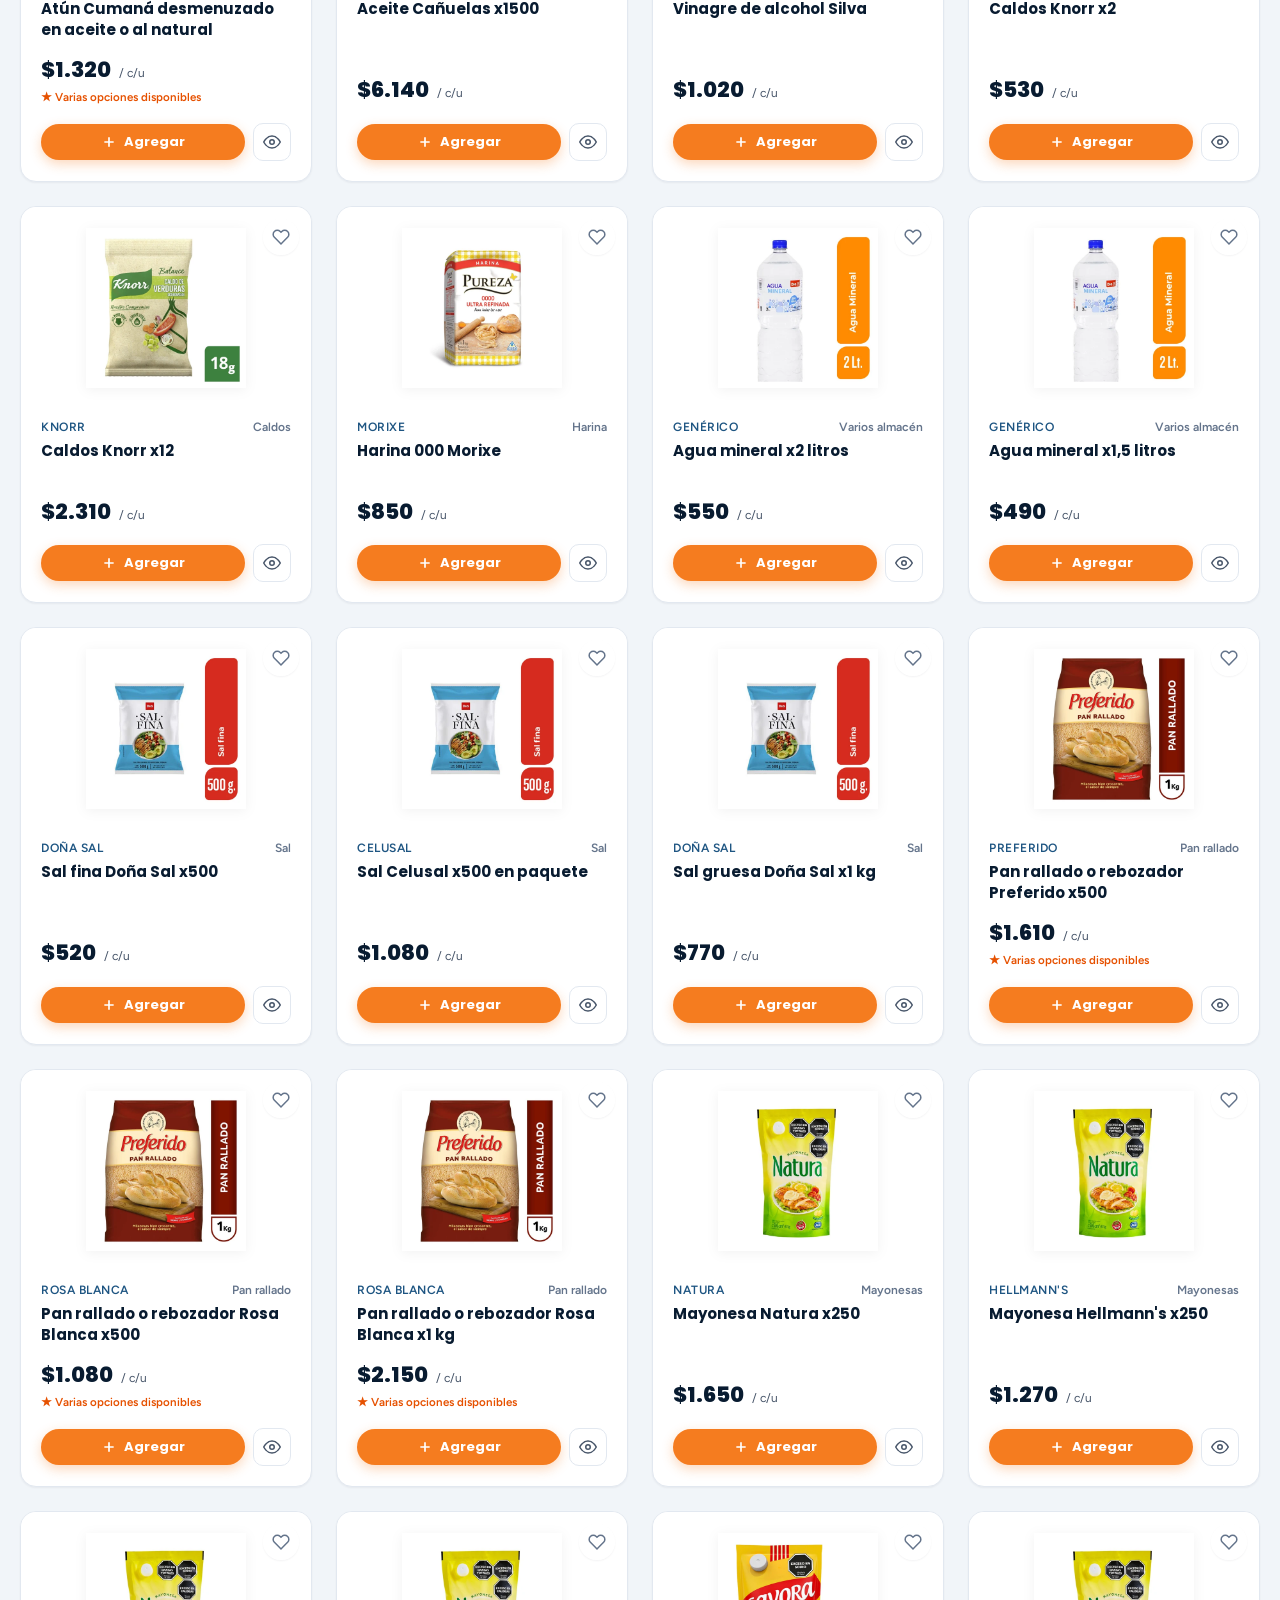
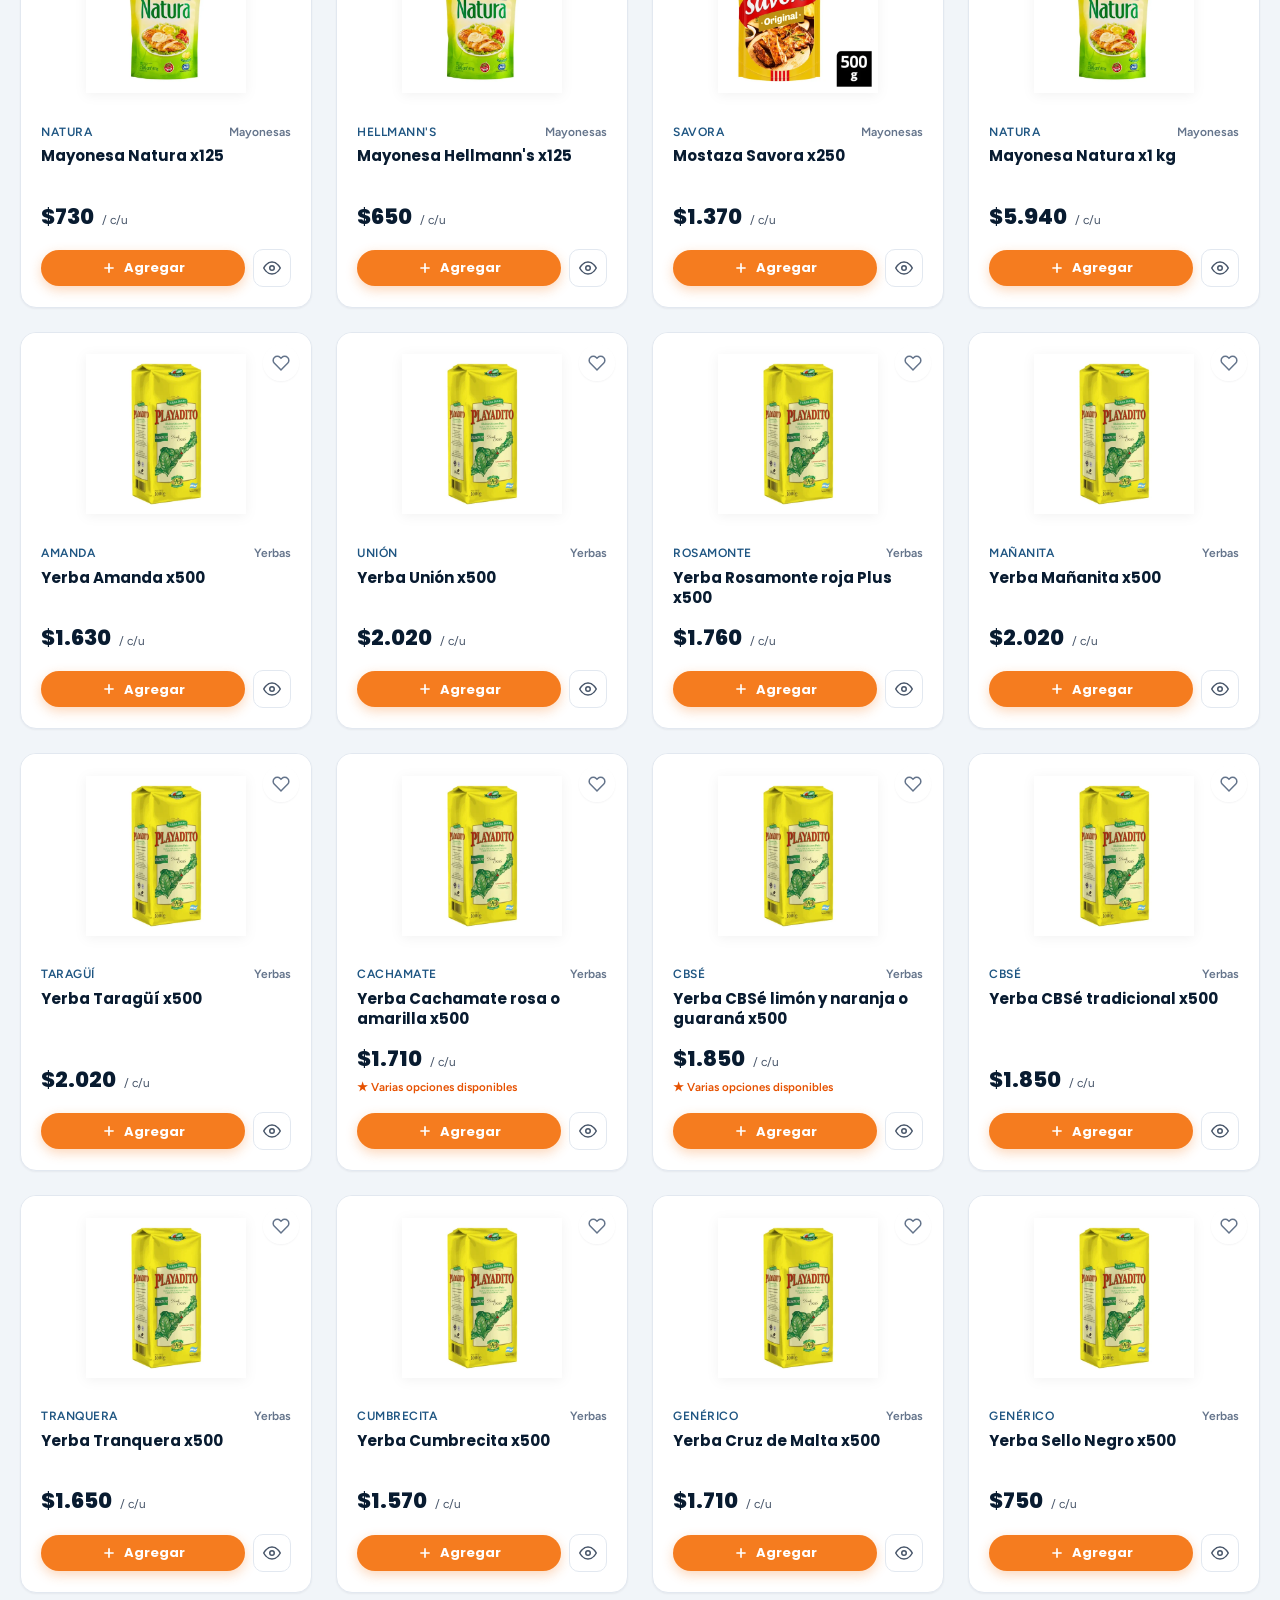
==== commit 9bfe4cb2: "feat: Sistema integral de gestión SaaS para mayorista de alimentos (/admin) - Dashboard ejecutivo co" ====
--- a/index.html
+++ b/index.html
@@ -92,6 +92,10 @@
         <a href="#ofertas" class="nav-link">Ofertas</a>
         <a href="#como-comprar" class="nav-link">Cómo comprar</a>
         <a href="#contacto" class="nav-link">Contacto</a>
+        <a href="admin/" class="nav-link" style="color:var(--color-primary-600);font-weight:700;display:inline-flex;align-items:center;gap:0.35rem" title="Panel de Gestión Mayorista">
+          <svg viewBox="0 0 24 24" width="16" height="16" fill="none" stroke="currentColor" stroke-width="2"><path d="M12 20h9"/><path d="M16.5 3.5a2.121 2.121 0 0 1 3 3L7 19l-4 1 1-4L16.5 3.5z"/></svg>
+          Admin
+        </a>
       </nav>
 
       <!-- Barra de Búsqueda Rápida en Header -->
@@ -575,6 +579,10 @@
         <a href="#ofertas" class="btn btn--outline btn--block" data-close-drawer="mobile-drawer" style="justify-content:flex-start">Ofertas de la Semana</a>
         <a href="#como-comprar" class="btn btn--outline btn--block" data-close-drawer="mobile-drawer" style="justify-content:flex-start">Cómo Comprar</a>
         <a href="#contacto" class="btn btn--outline btn--block" data-close-drawer="mobile-drawer" style="justify-content:flex-start">Contacto</a>
+        <a href="admin/" class="btn btn--outline btn--block" data-close-drawer="mobile-drawer" style="justify-content:flex-start;color:var(--color-primary-600);font-weight:700">
+          <svg viewBox="0 0 24 24" width="18" height="18" fill="none" stroke="currentColor" stroke-width="2" style="margin-right:0.5rem"><path d="M12 20h9"/><path d="M16.5 3.5a2.121 2.121 0 0 1 3 3L7 19l-4 1 1-4L16.5 3.5z"/></svg>
+          Panel Admin (/admin)
+        </a>
       </nav>
 
       <div style="border-top:1px solid var(--color-border);padding-top:1rem;margin-bottom:1.5rem">
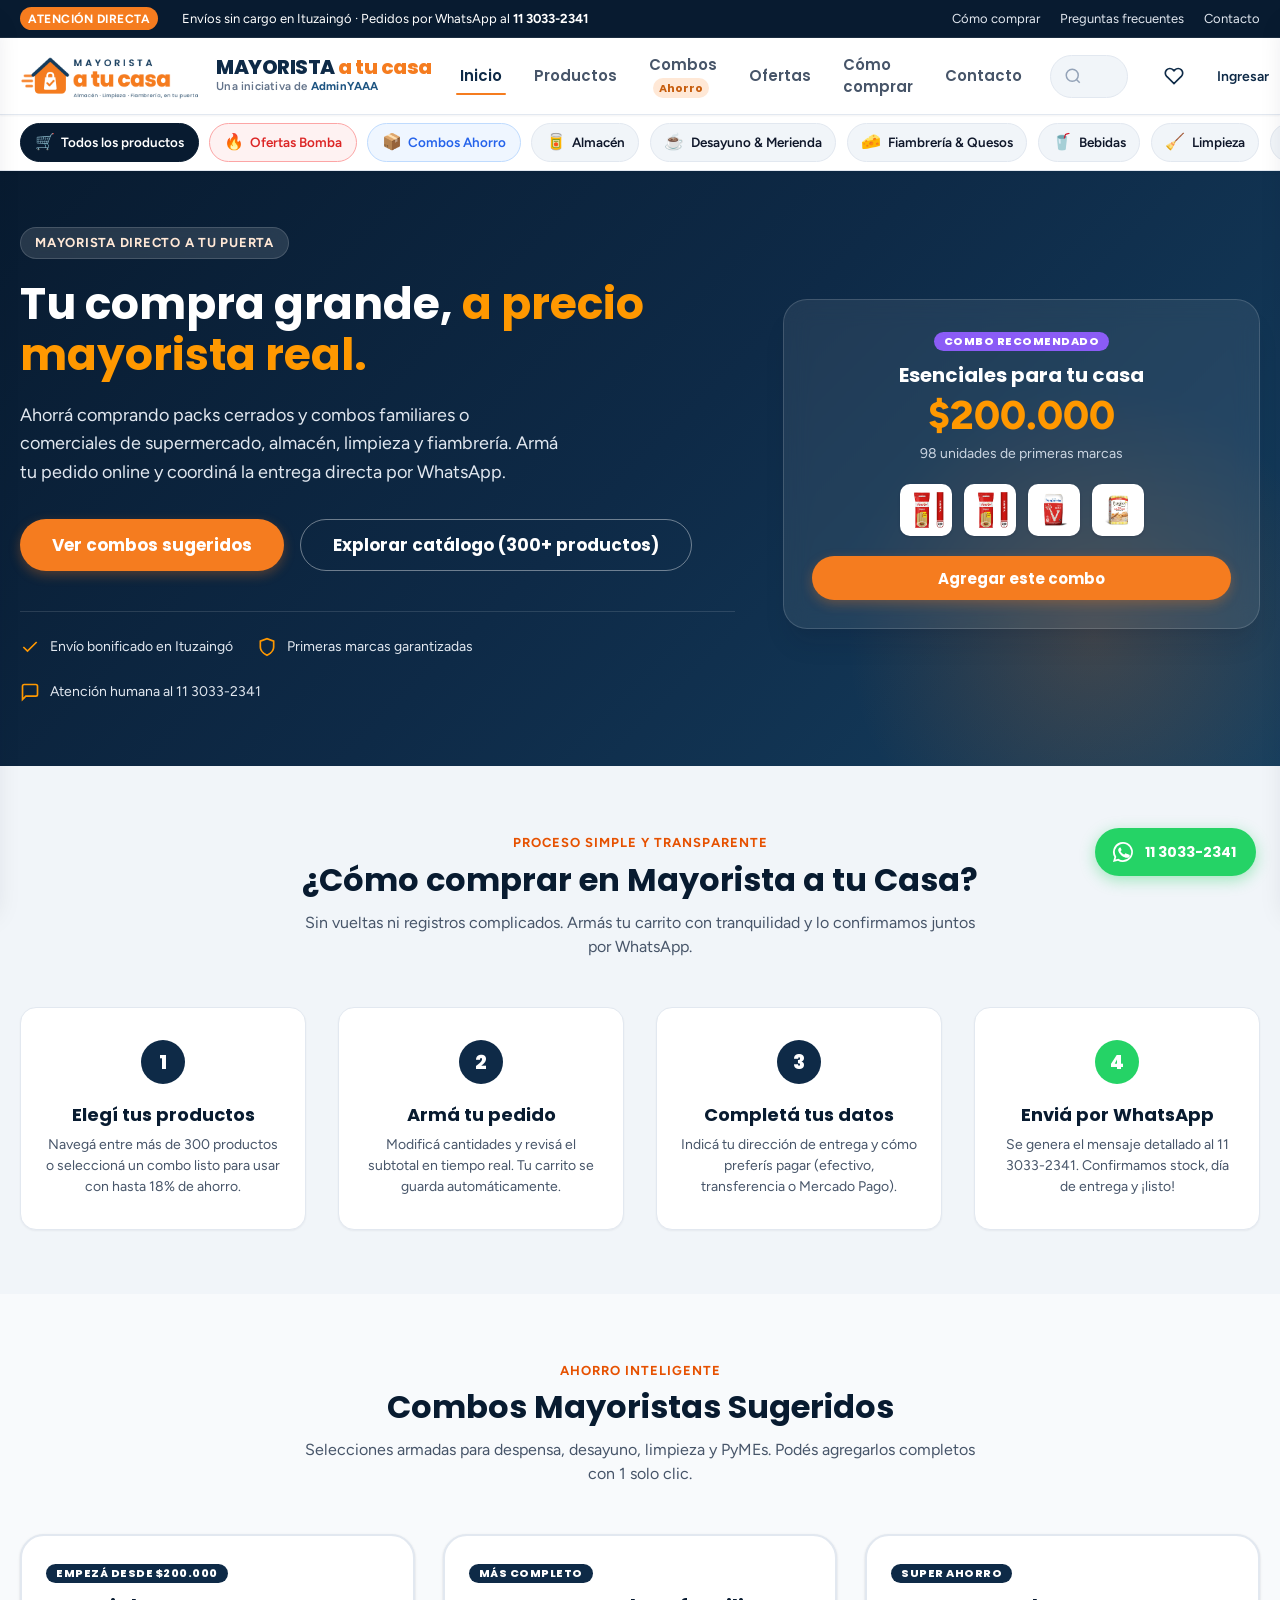
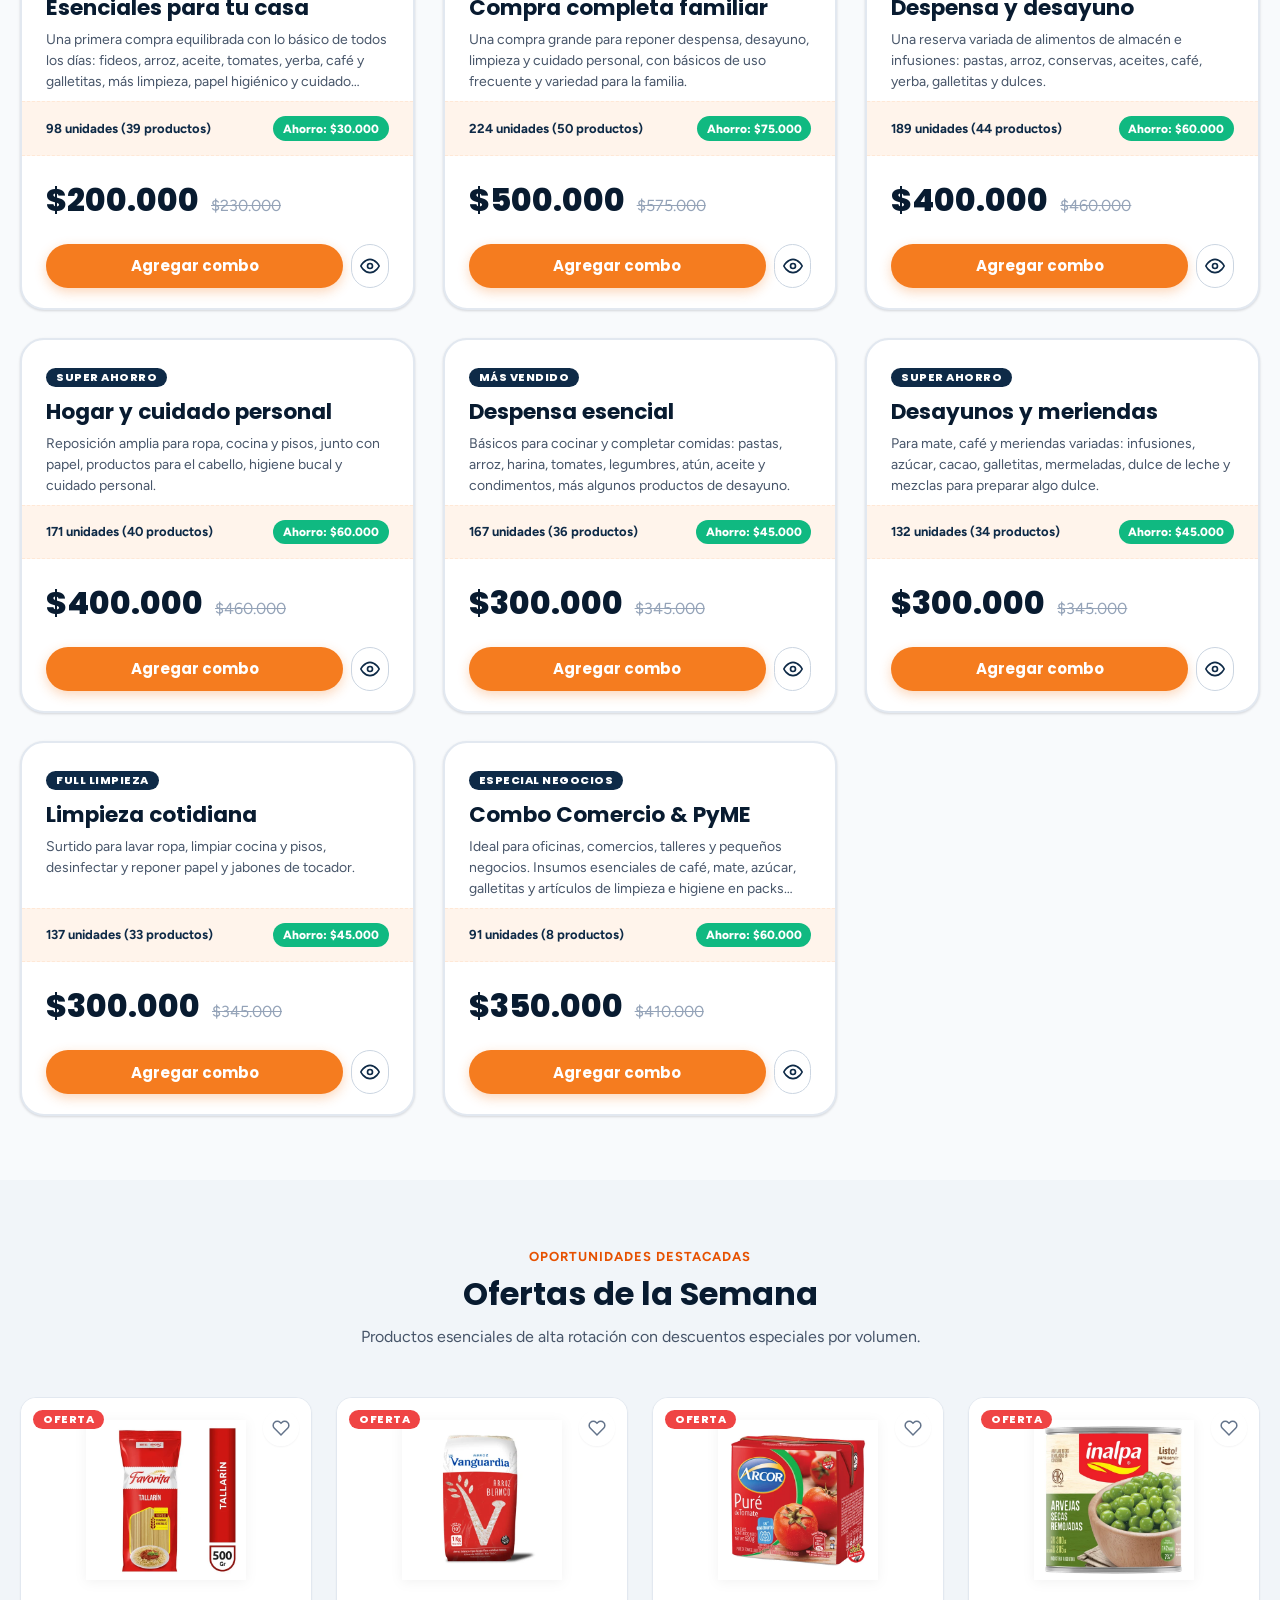
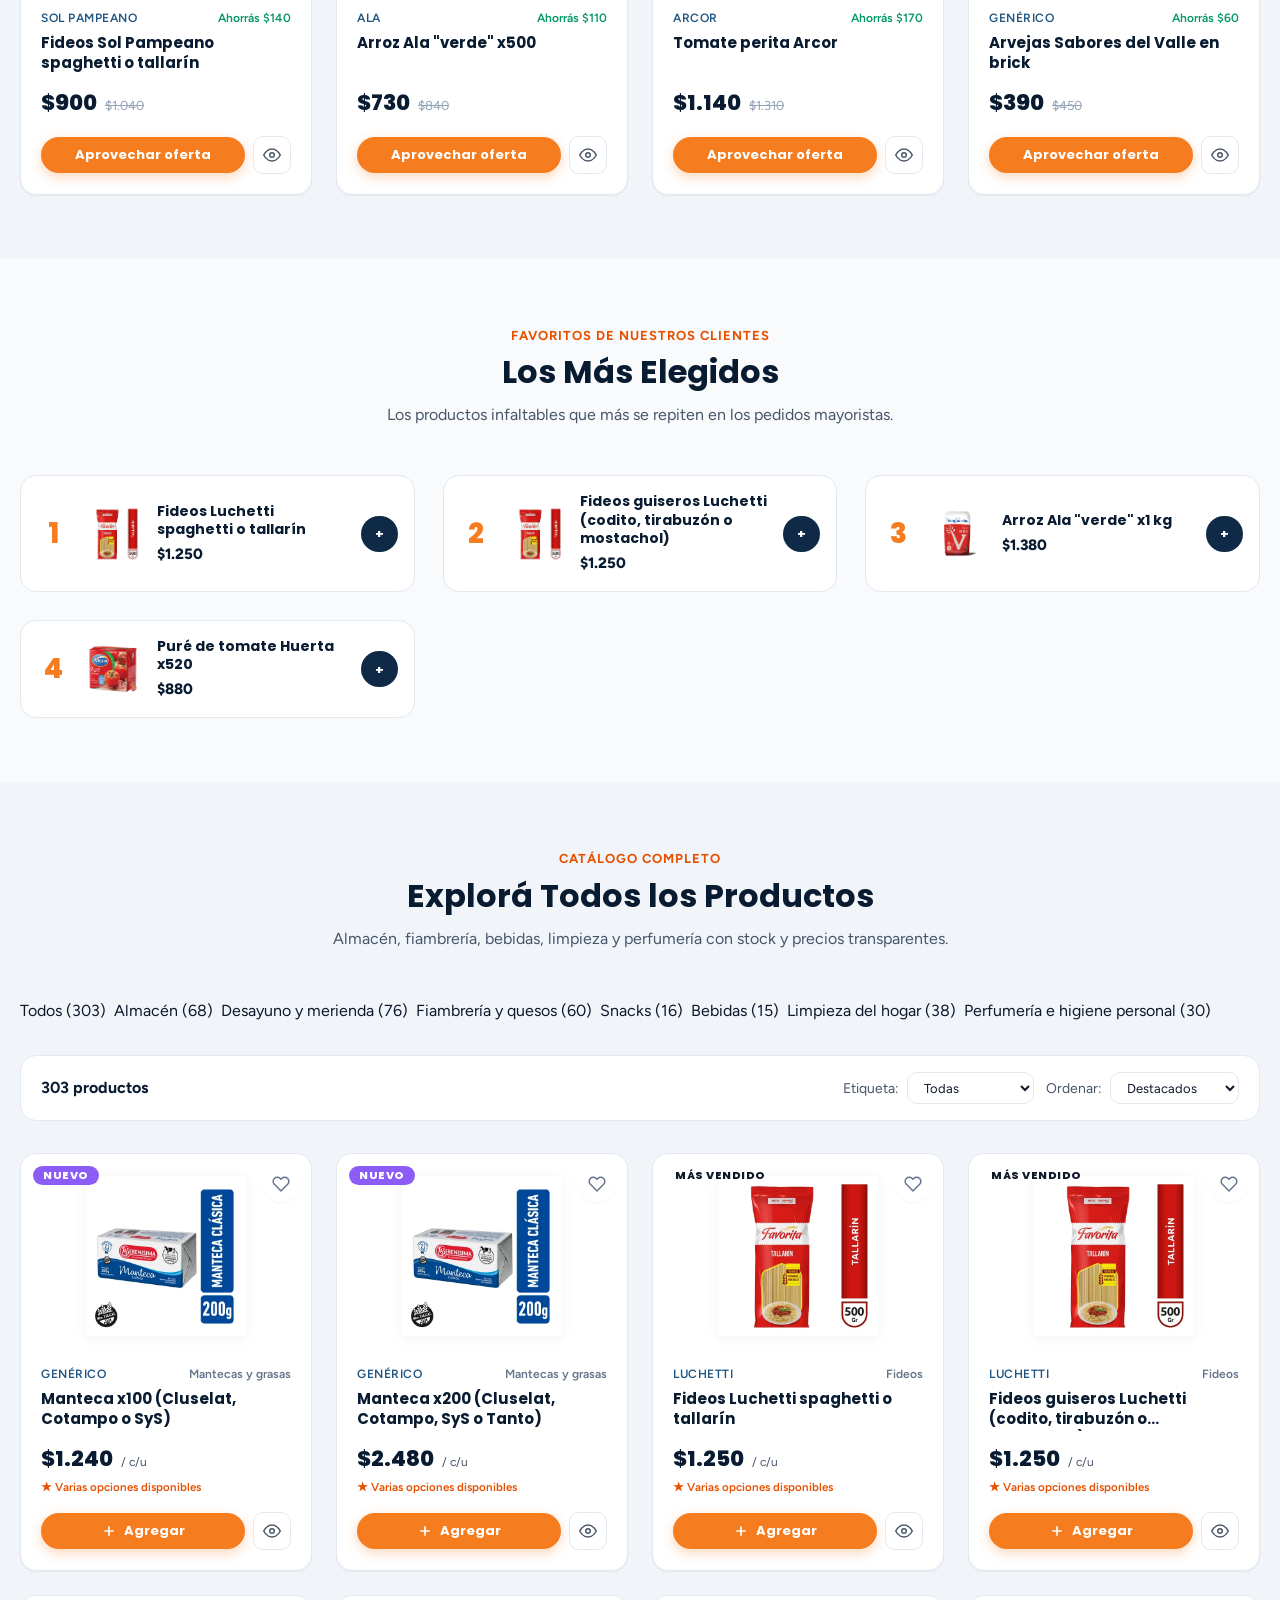
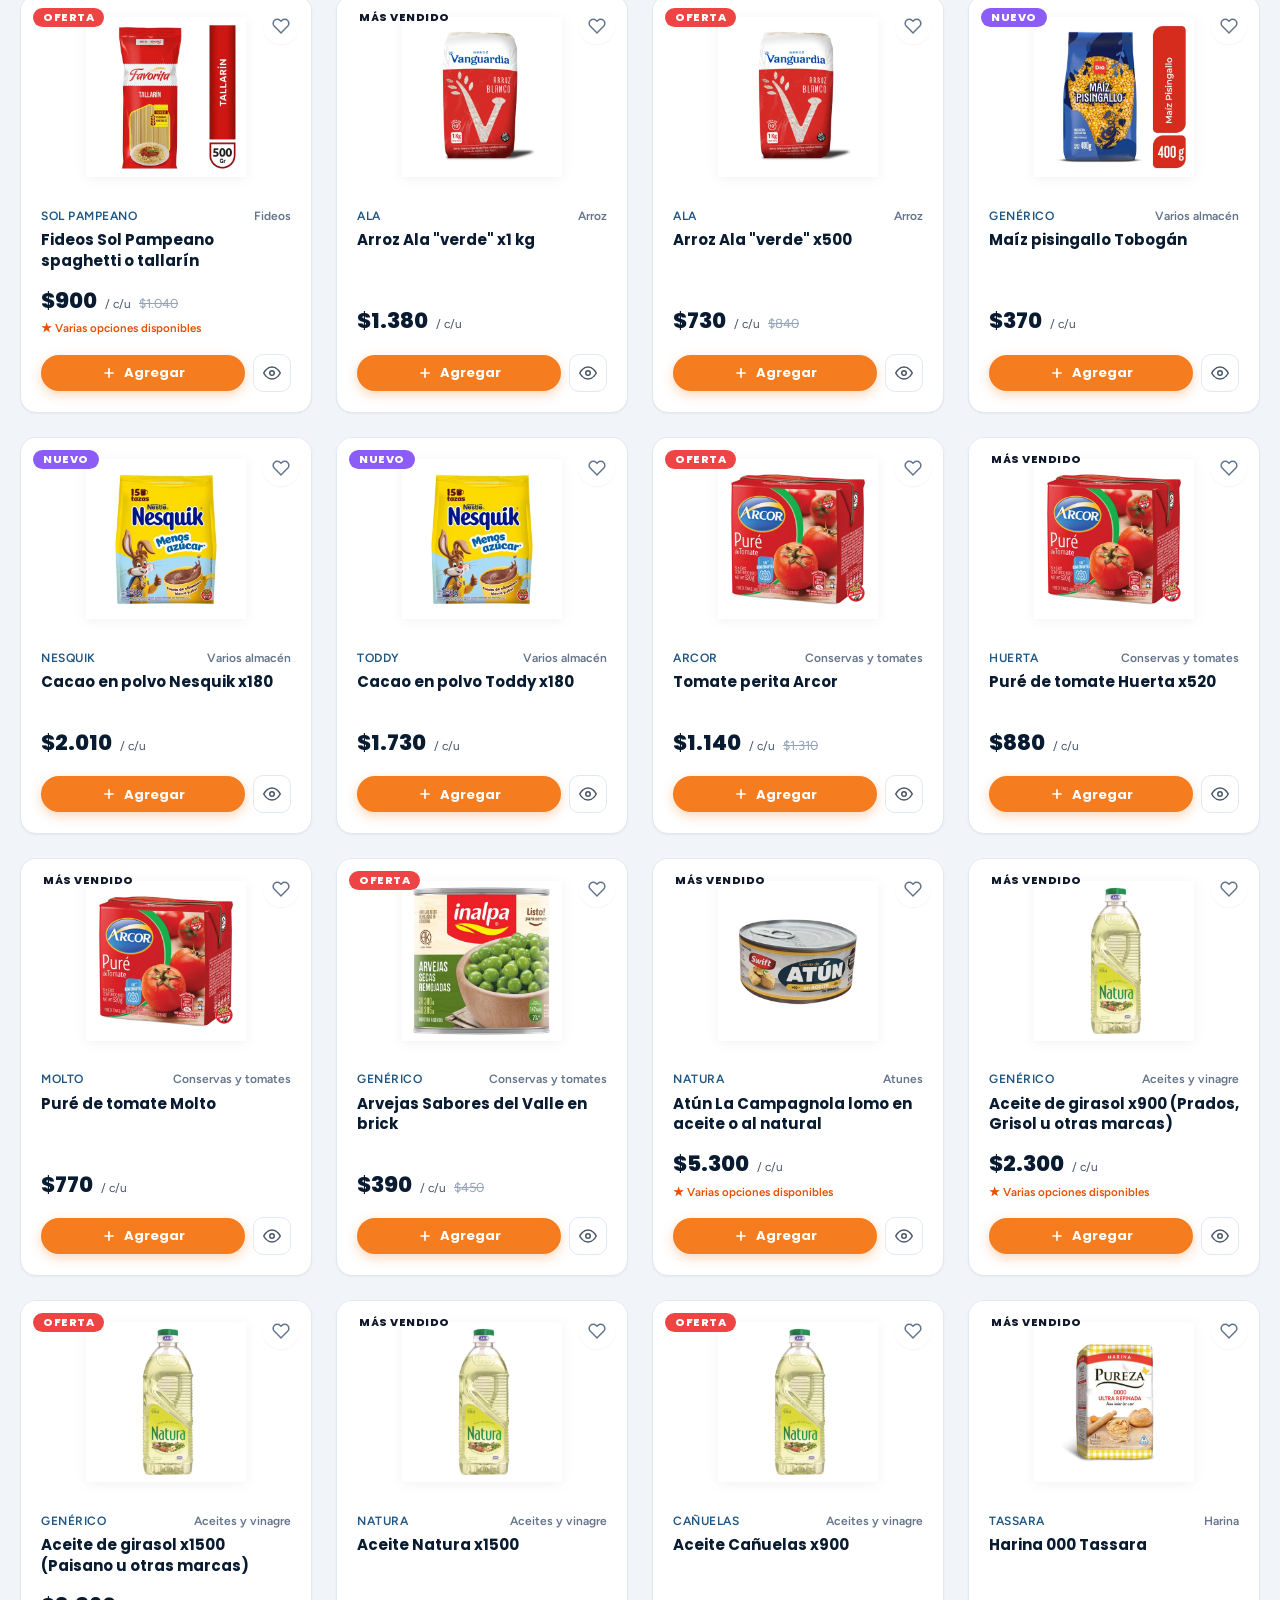
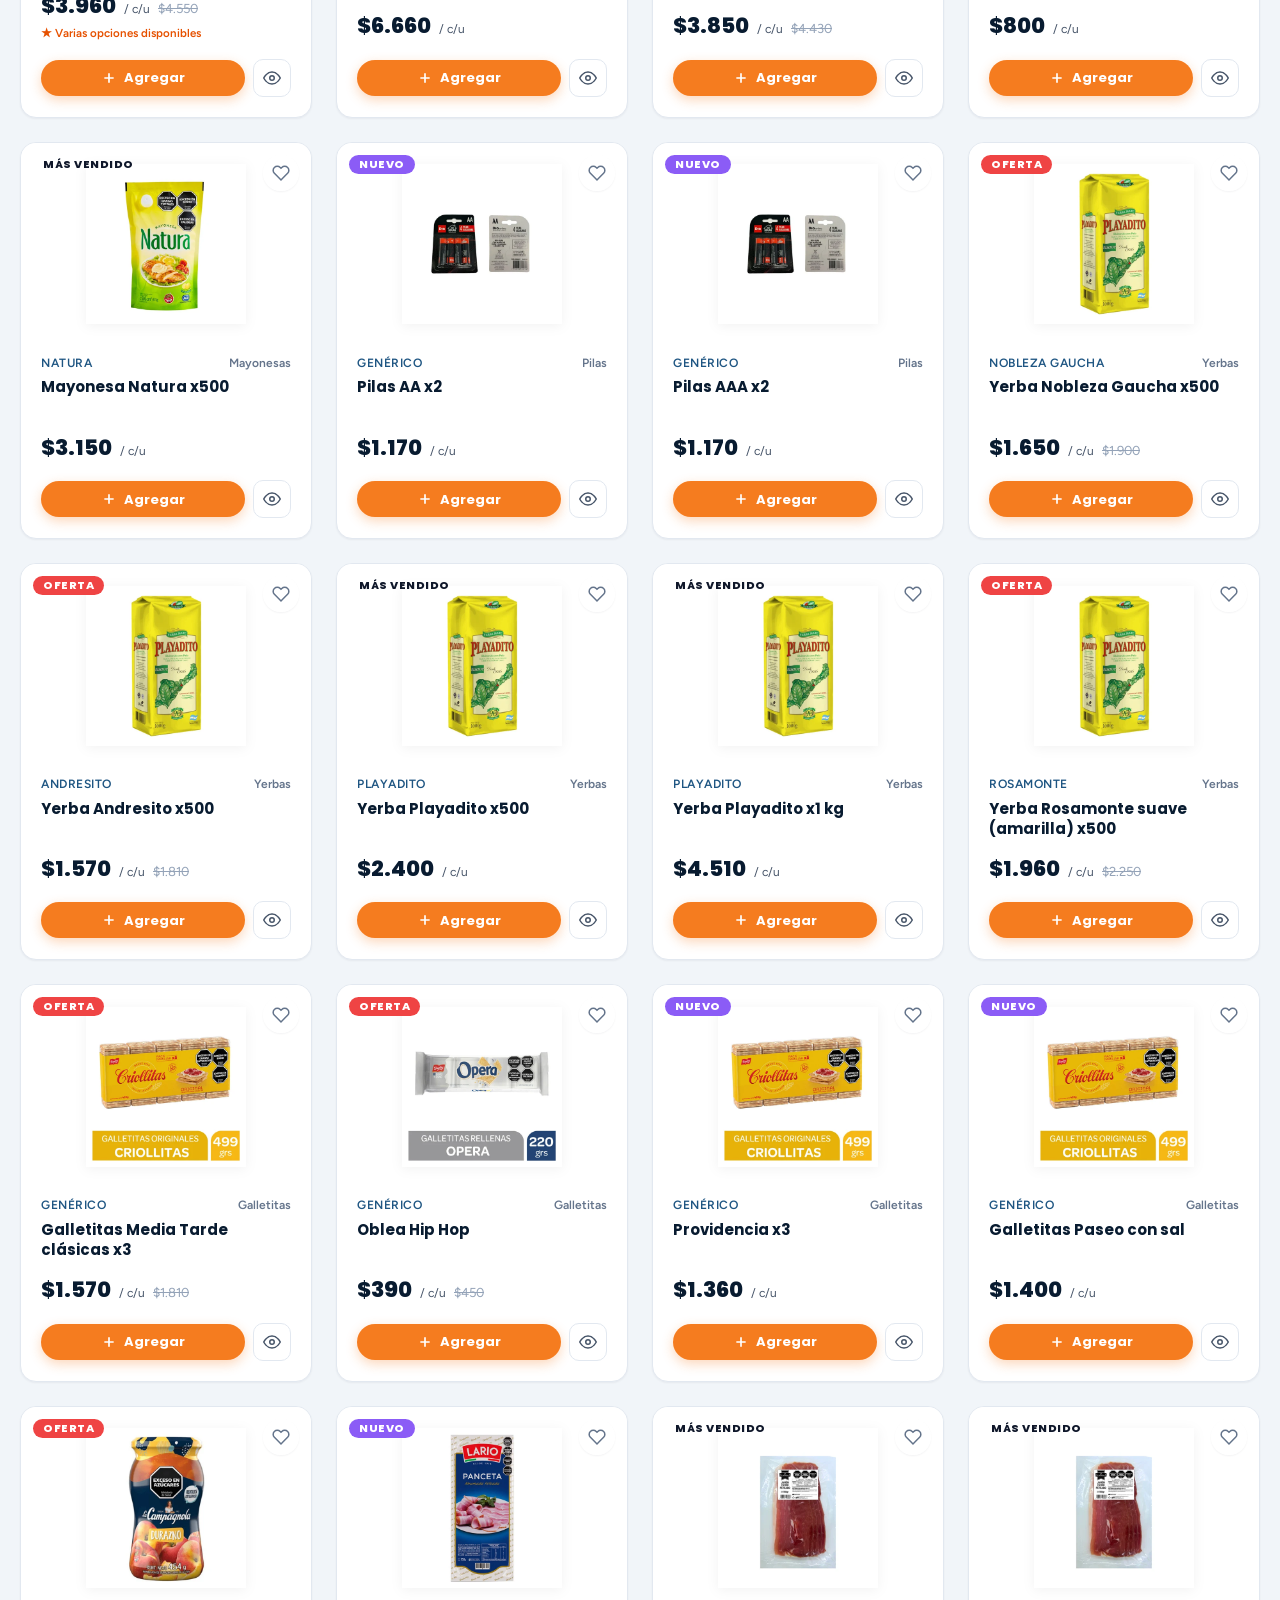
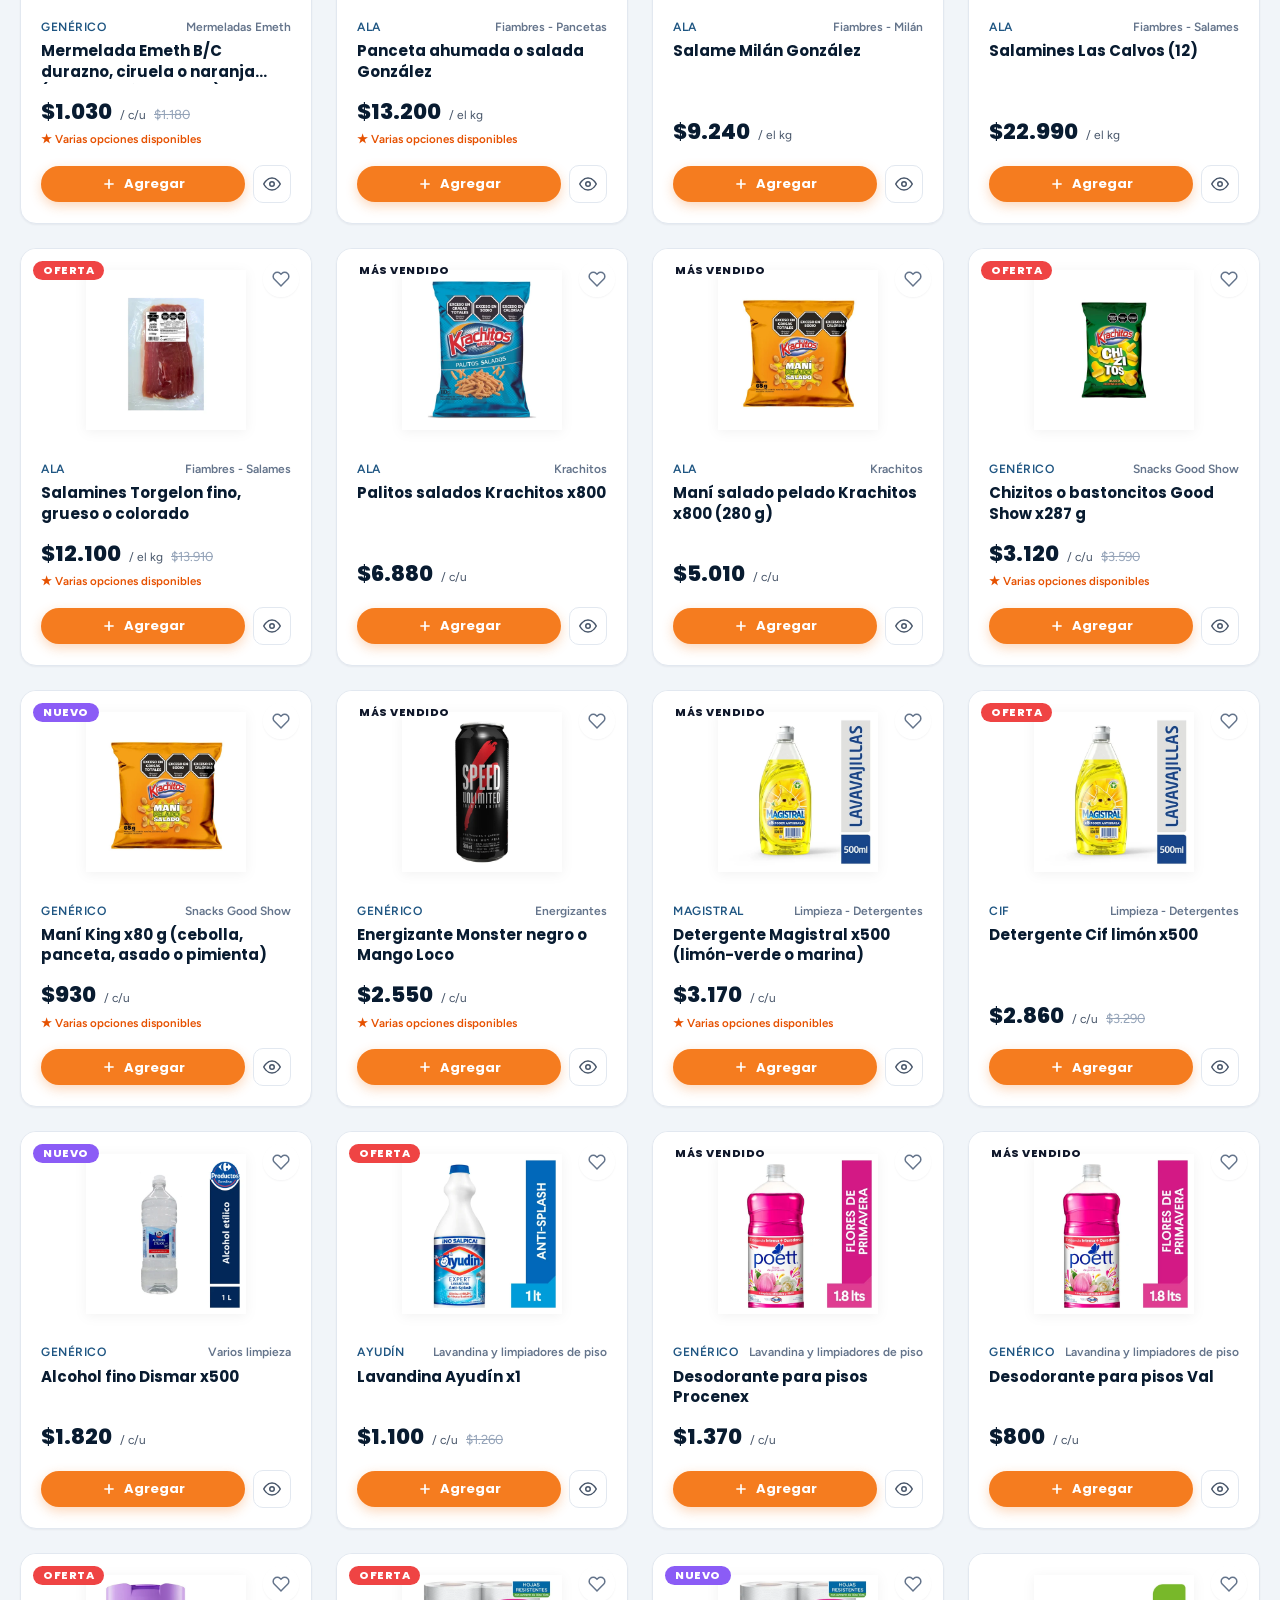
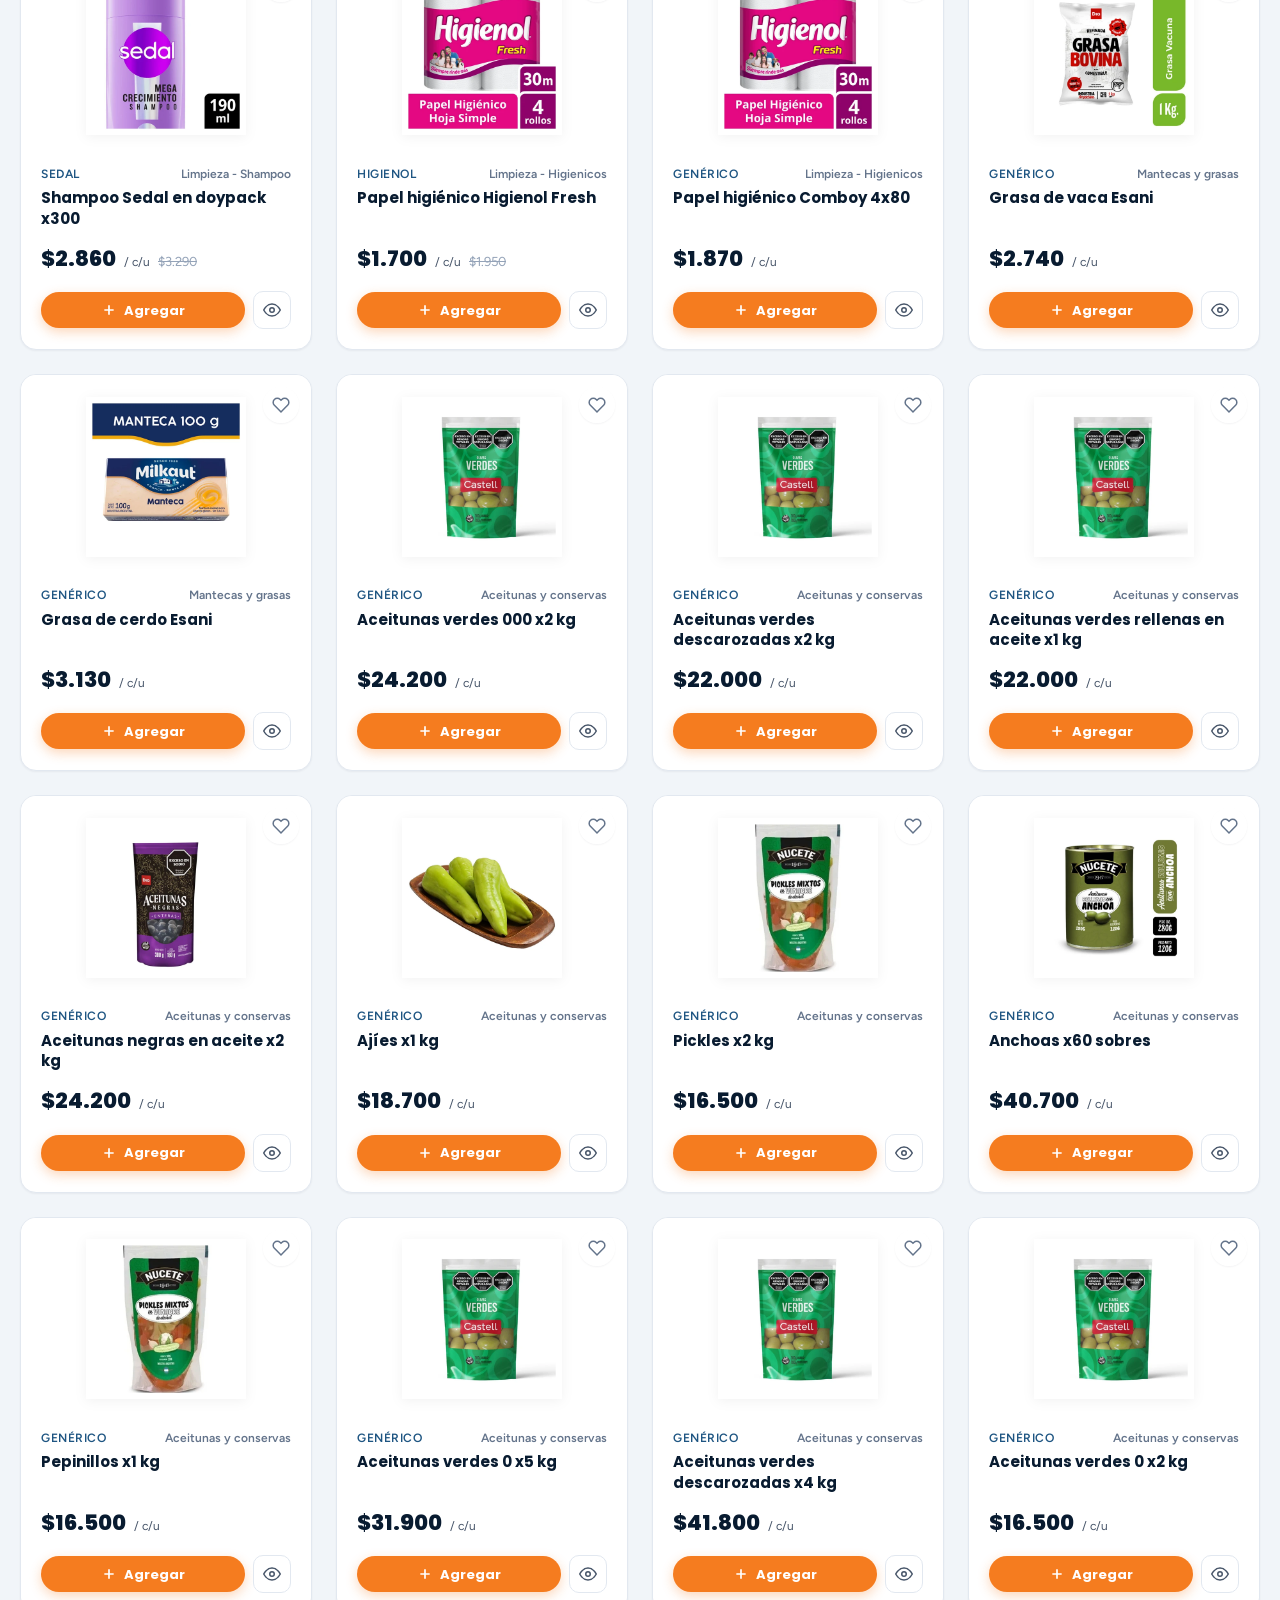
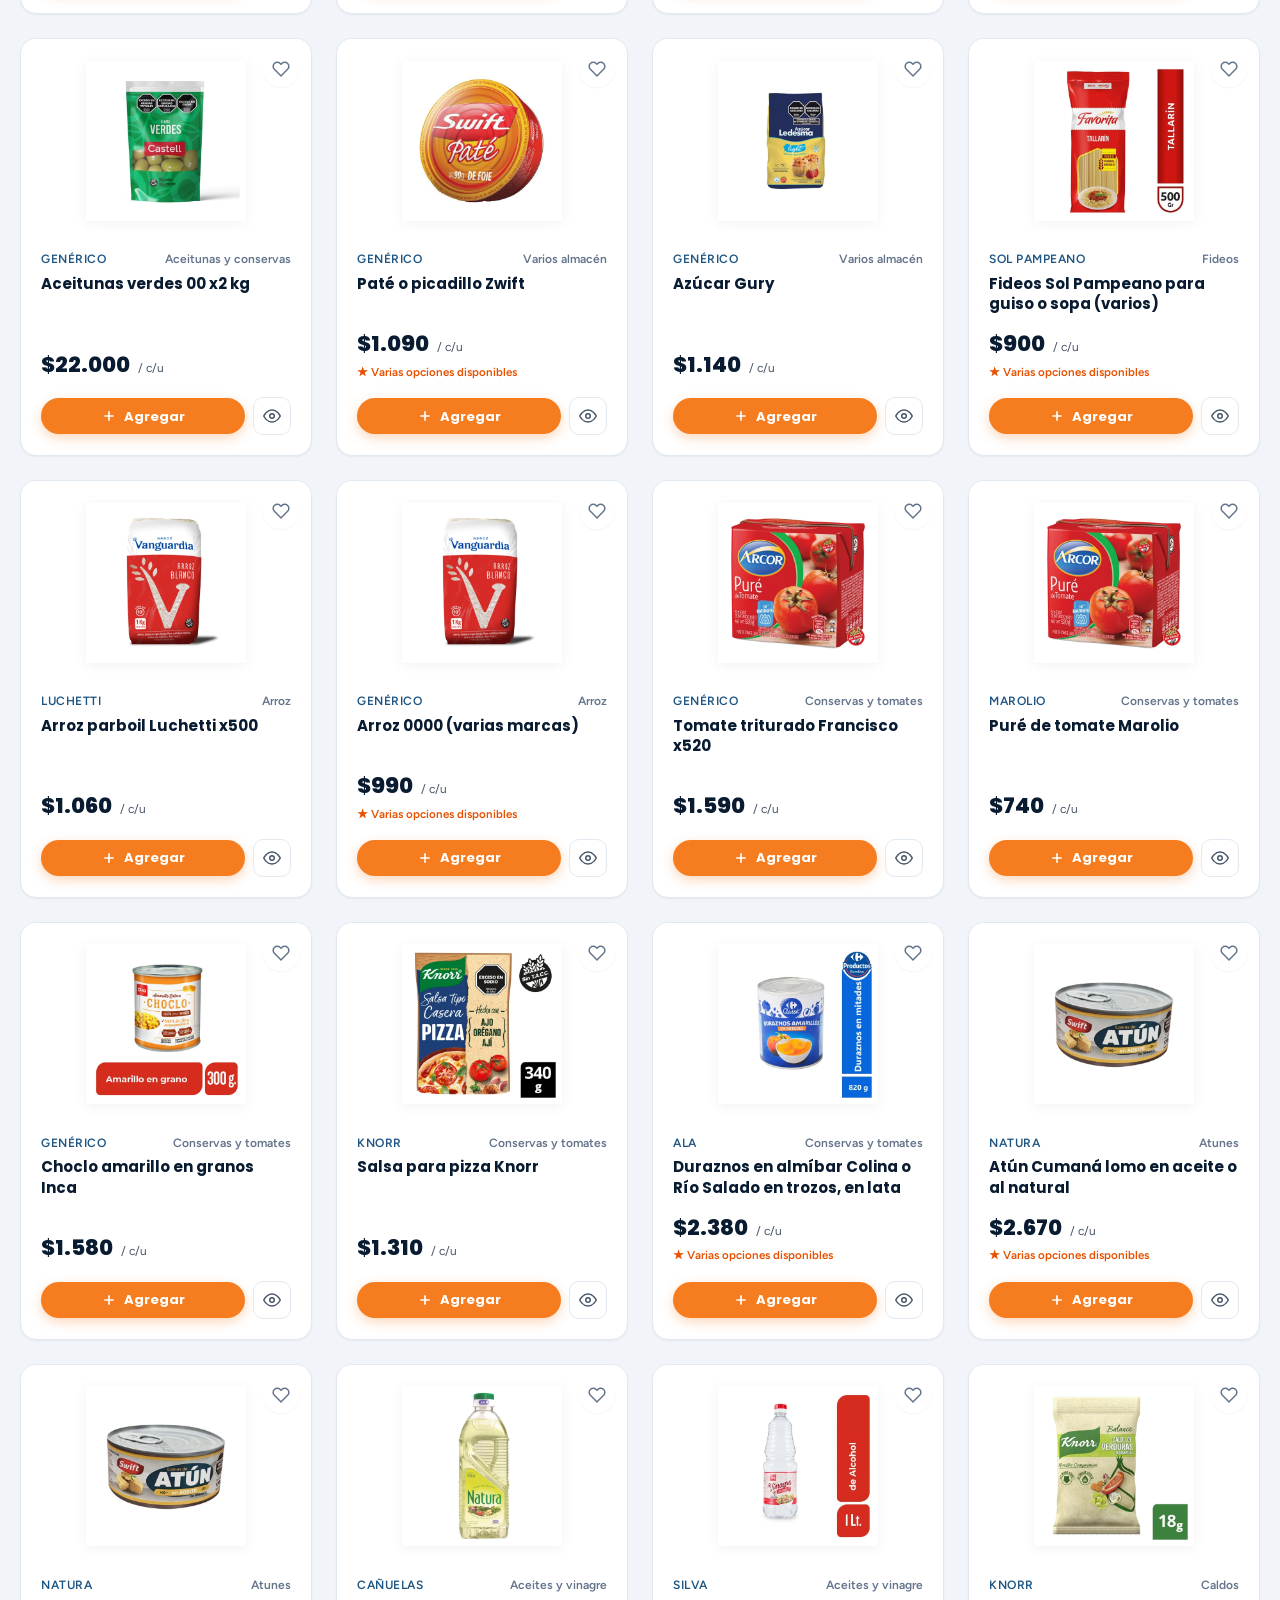
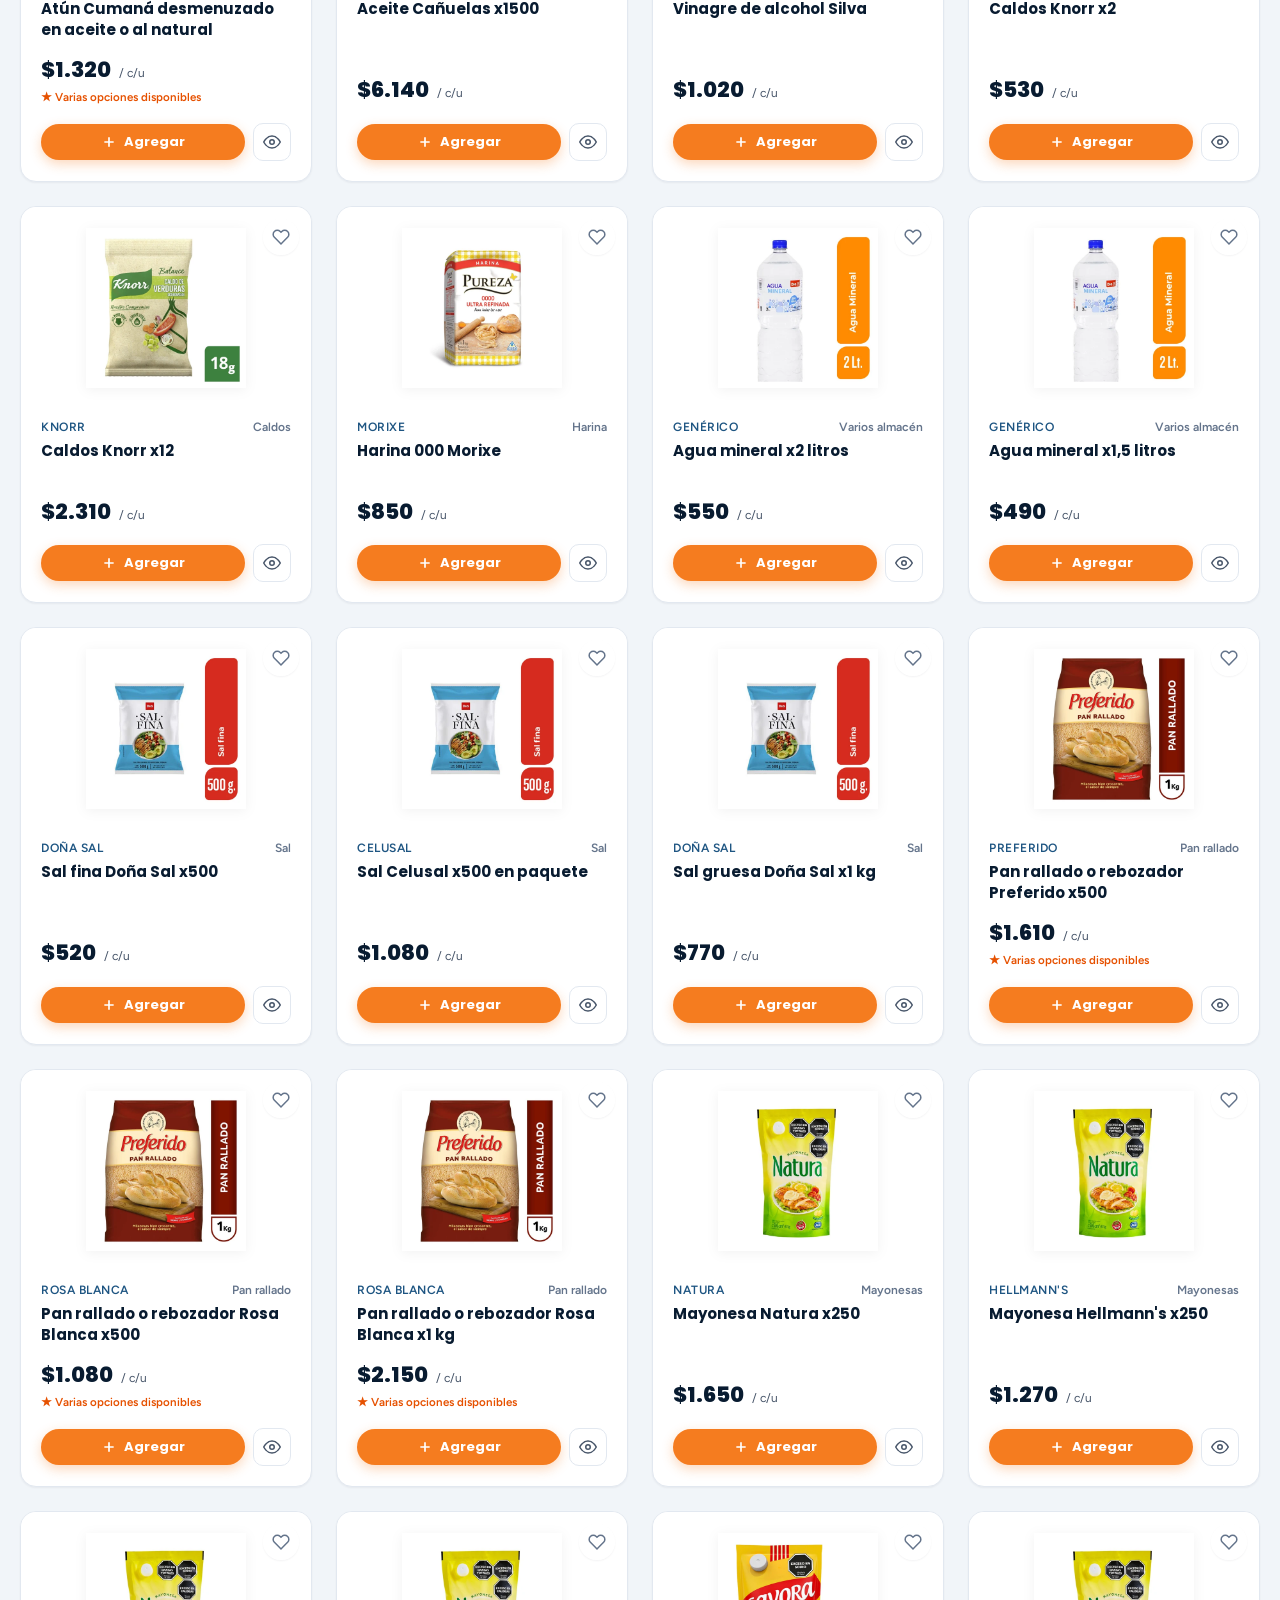
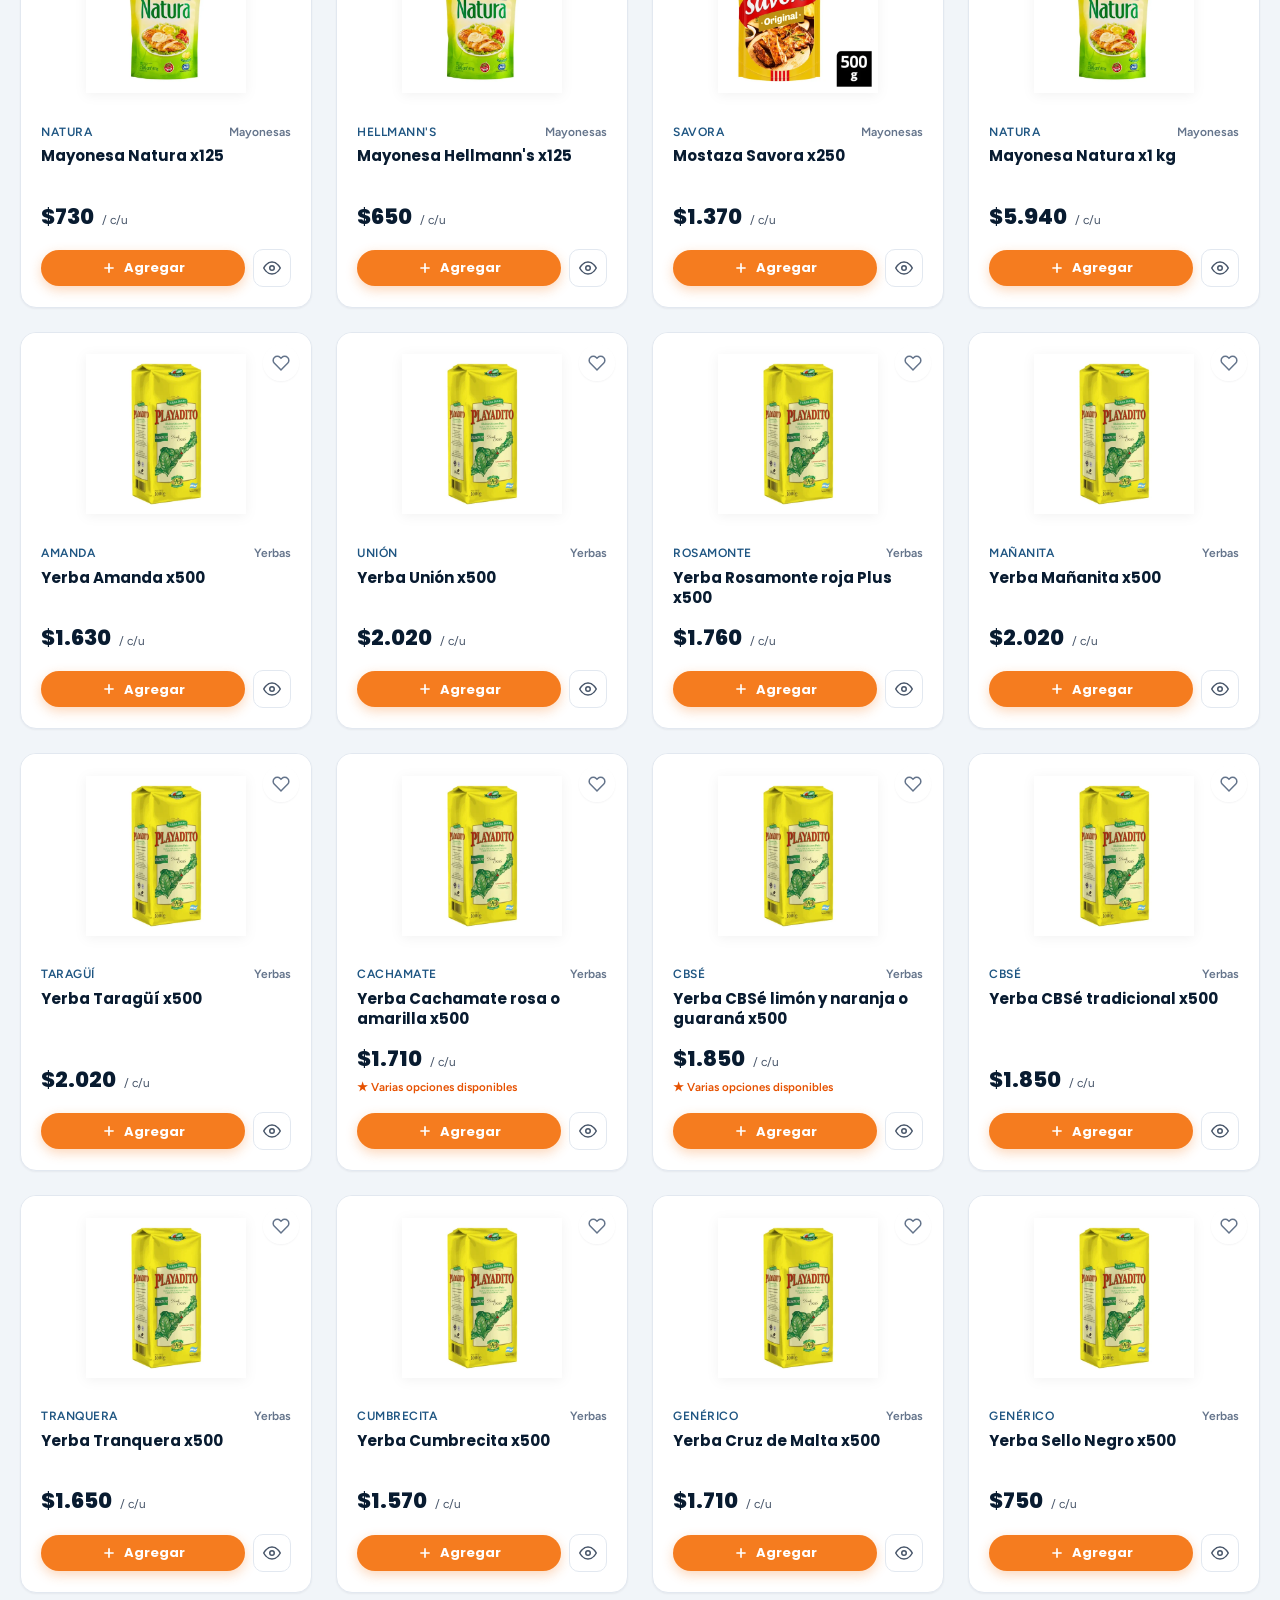
==== commit 5fcbb183: "feat(admin): Portal de acceso protegido a /admin, credenciales y enlaces directos de demo" ====
--- a/index.html
+++ b/index.html
@@ -92,7 +92,7 @@
         <a href="#ofertas" class="nav-link">Ofertas</a>
         <a href="#como-comprar" class="nav-link">Cómo comprar</a>
         <a href="#contacto" class="nav-link">Contacto</a>
-        <a href="admin/" class="nav-link" style="color:var(--color-primary-600);font-weight:700;display:inline-flex;align-items:center;gap:0.35rem" title="Panel de Gestión Mayorista">
+        <a href="admin/" class="nav-link" id="nav-header-admin-link" style="color:var(--color-primary-600);font-weight:700;display:none;align-items:center;gap:0.35rem" title="Panel de Gestión Mayorista">
           <svg viewBox="0 0 24 24" width="16" height="16" fill="none" stroke="currentColor" stroke-width="2"><path d="M12 20h9"/><path d="M16.5 3.5a2.121 2.121 0 0 1 3 3L7 19l-4 1 1-4L16.5 3.5z"/></svg>
           Admin
         </a>
@@ -467,7 +467,7 @@
             <li><a href="#" class="footer-link" id="footer-link-orders">Mis Pedidos y Recompra</a></li>
             <li><a href="#" class="footer-link" id="footer-link-favs">Productos Favoritos</a></li>
             <li><a href="#preguntas" class="footer-link">Preguntas Frecuentes</a></li>
-            <li><a href="admin/" class="footer-link">Panel Administrativo (/admin)</a></li>
+            <li><a href="admin/" class="footer-link" id="footer-admin-link">Gestión Mayorista (Acceso Admin / Demo)</a></li>
           </ul>
         </div>
 
@@ -579,9 +579,9 @@
         <a href="#ofertas" class="btn btn--outline btn--block" data-close-drawer="mobile-drawer" style="justify-content:flex-start">Ofertas de la Semana</a>
         <a href="#como-comprar" class="btn btn--outline btn--block" data-close-drawer="mobile-drawer" style="justify-content:flex-start">Cómo Comprar</a>
         <a href="#contacto" class="btn btn--outline btn--block" data-close-drawer="mobile-drawer" style="justify-content:flex-start">Contacto</a>
-        <a href="admin/" class="btn btn--outline btn--block" data-close-drawer="mobile-drawer" style="justify-content:flex-start;color:var(--color-primary-600);font-weight:700">
+        <a href="admin/" id="mobile-drawer-admin-link" class="btn btn--outline btn--block" data-close-drawer="mobile-drawer" style="justify-content:flex-start;color:var(--color-primary-600);font-weight:700;display:none">
           <svg viewBox="0 0 24 24" width="18" height="18" fill="none" stroke="currentColor" stroke-width="2" style="margin-right:0.5rem"><path d="M12 20h9"/><path d="M16.5 3.5a2.121 2.121 0 0 1 3 3L7 19l-4 1 1-4L16.5 3.5z"/></svg>
-          Panel Admin (/admin)
+          Panel Admin (Gestión)
         </a>
       </nav>
 
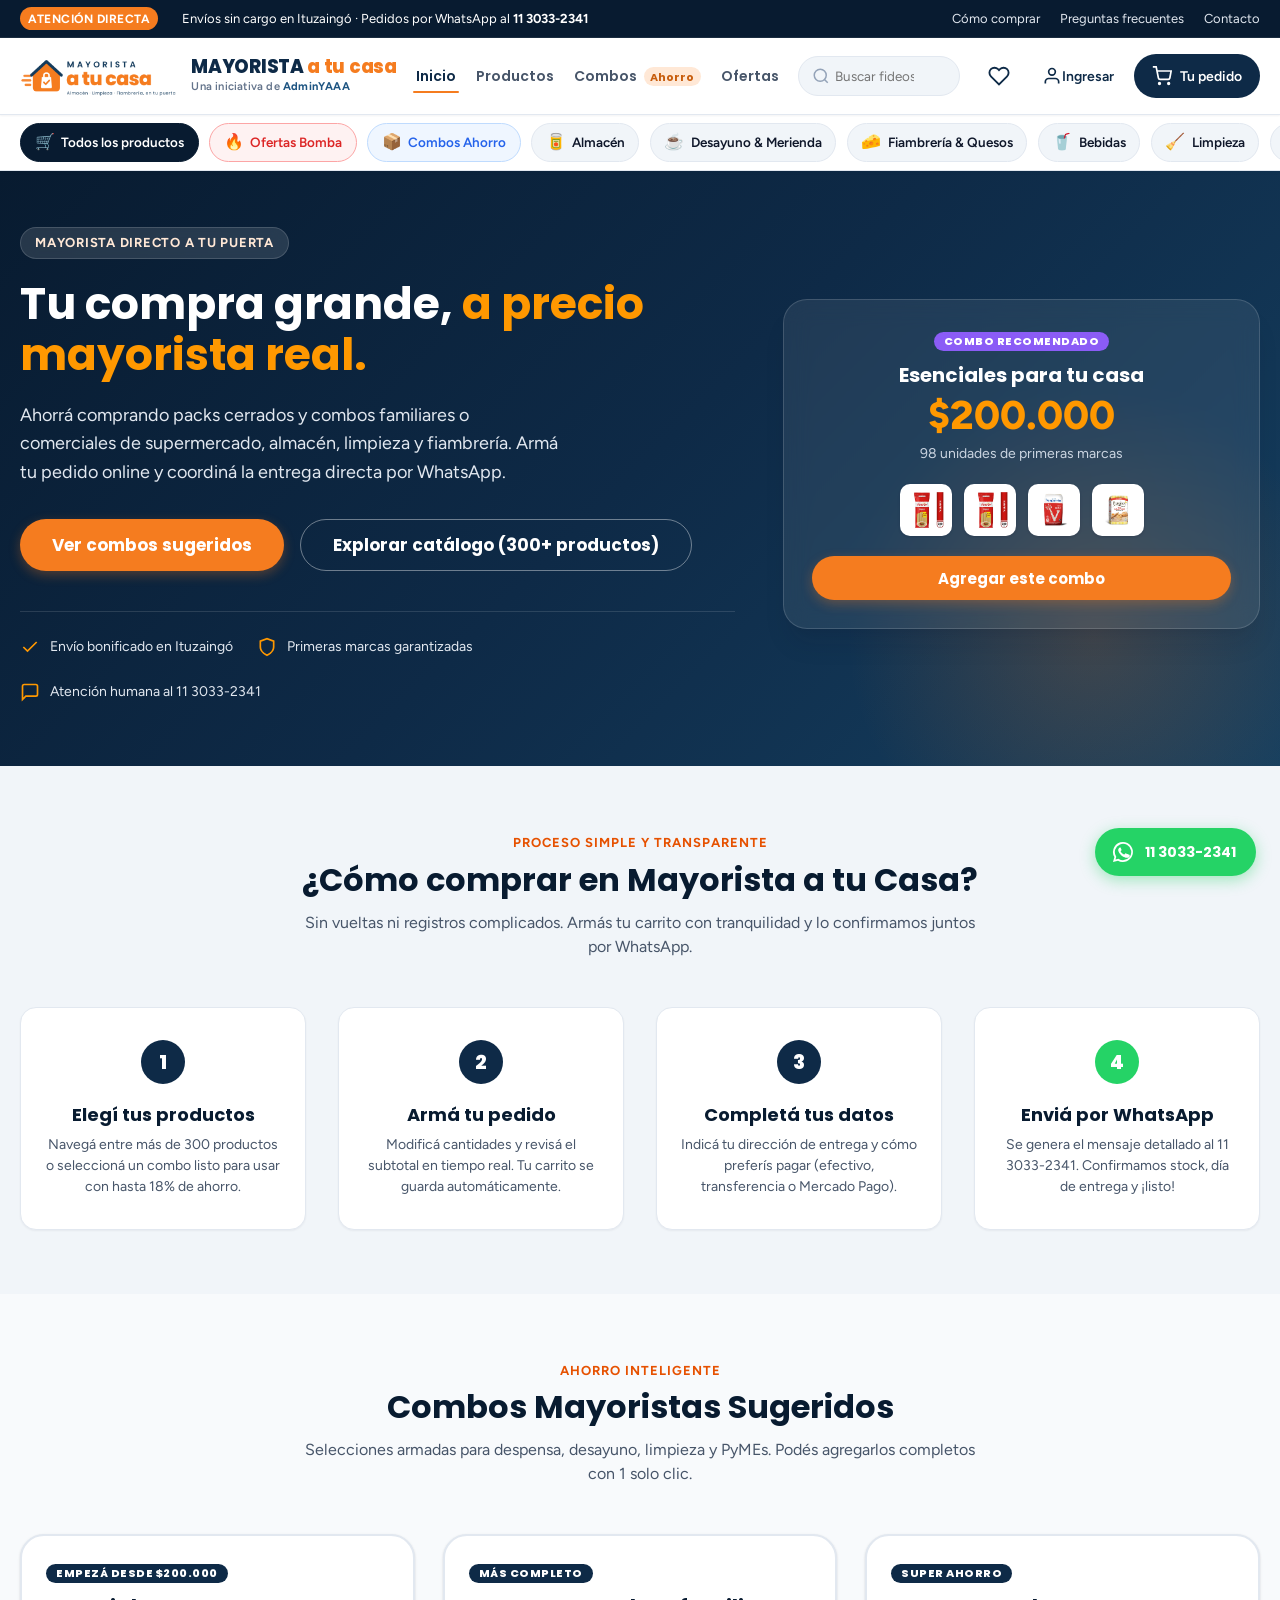
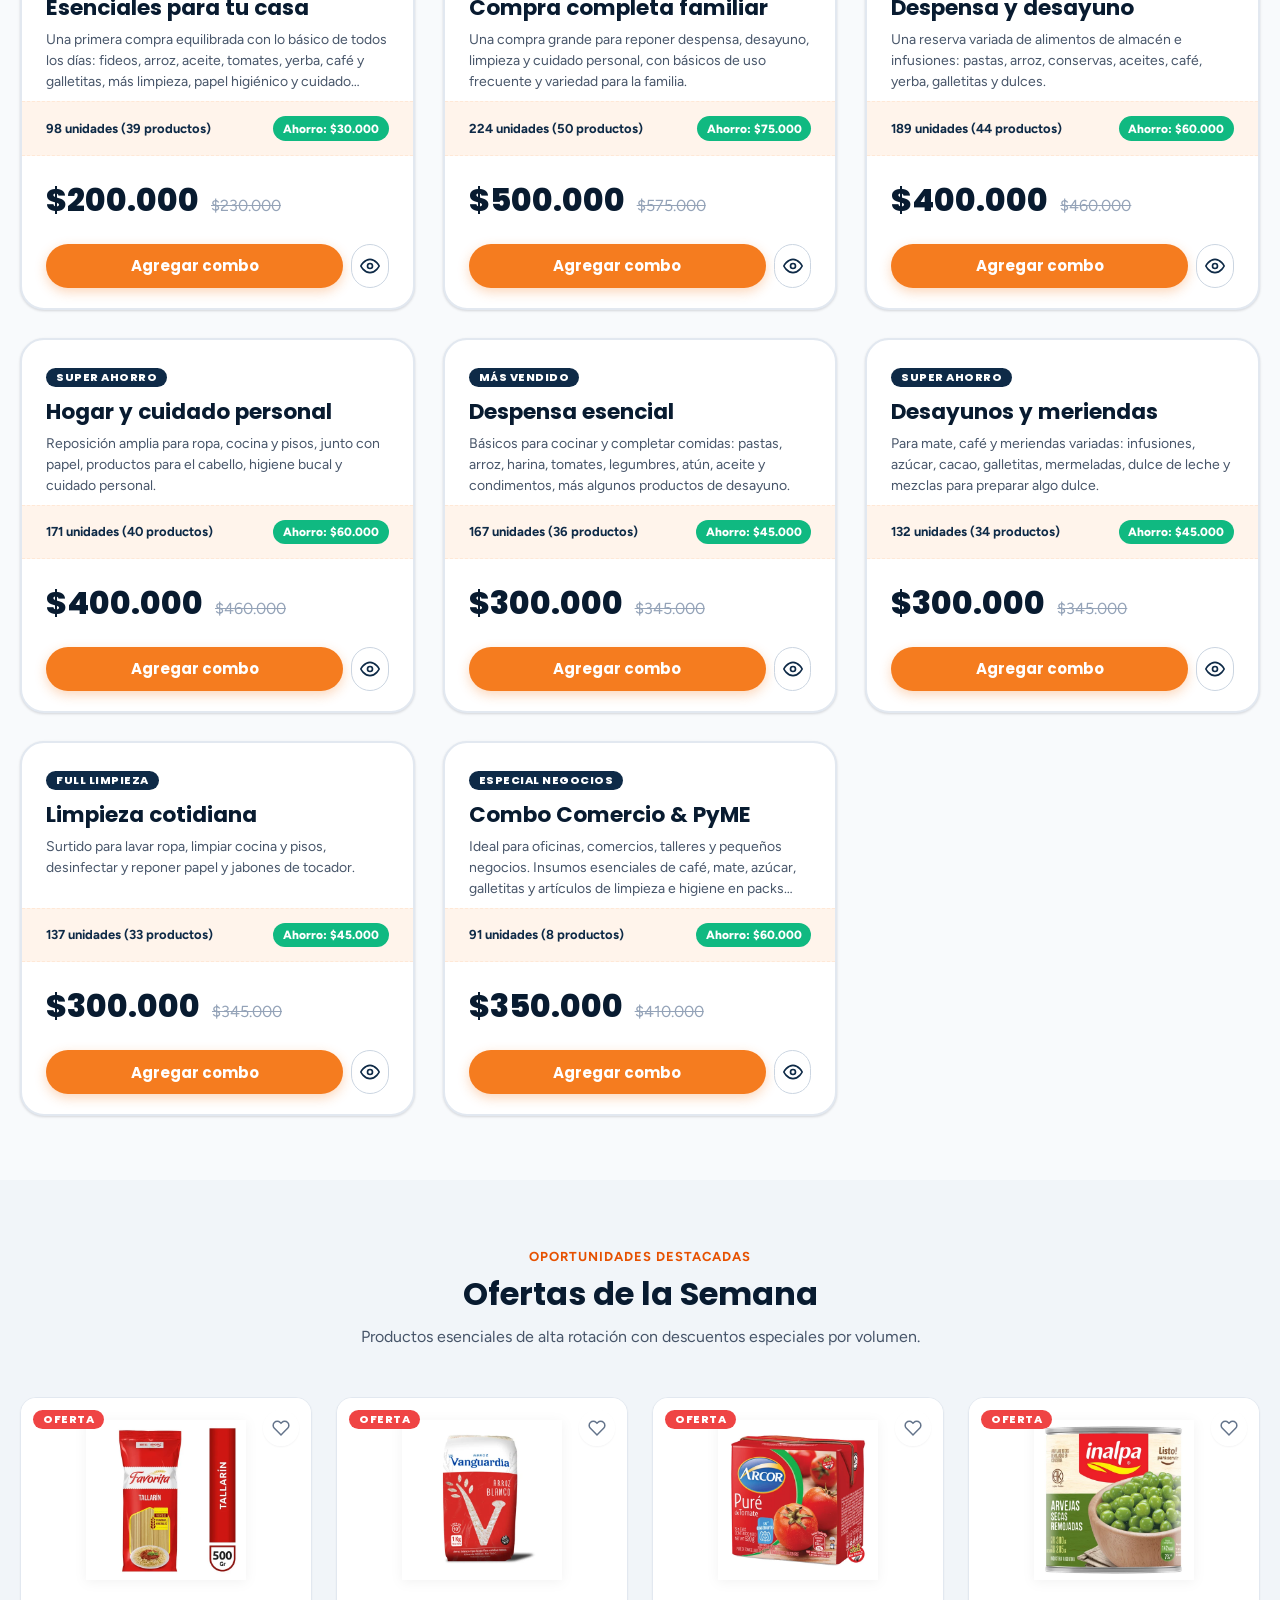
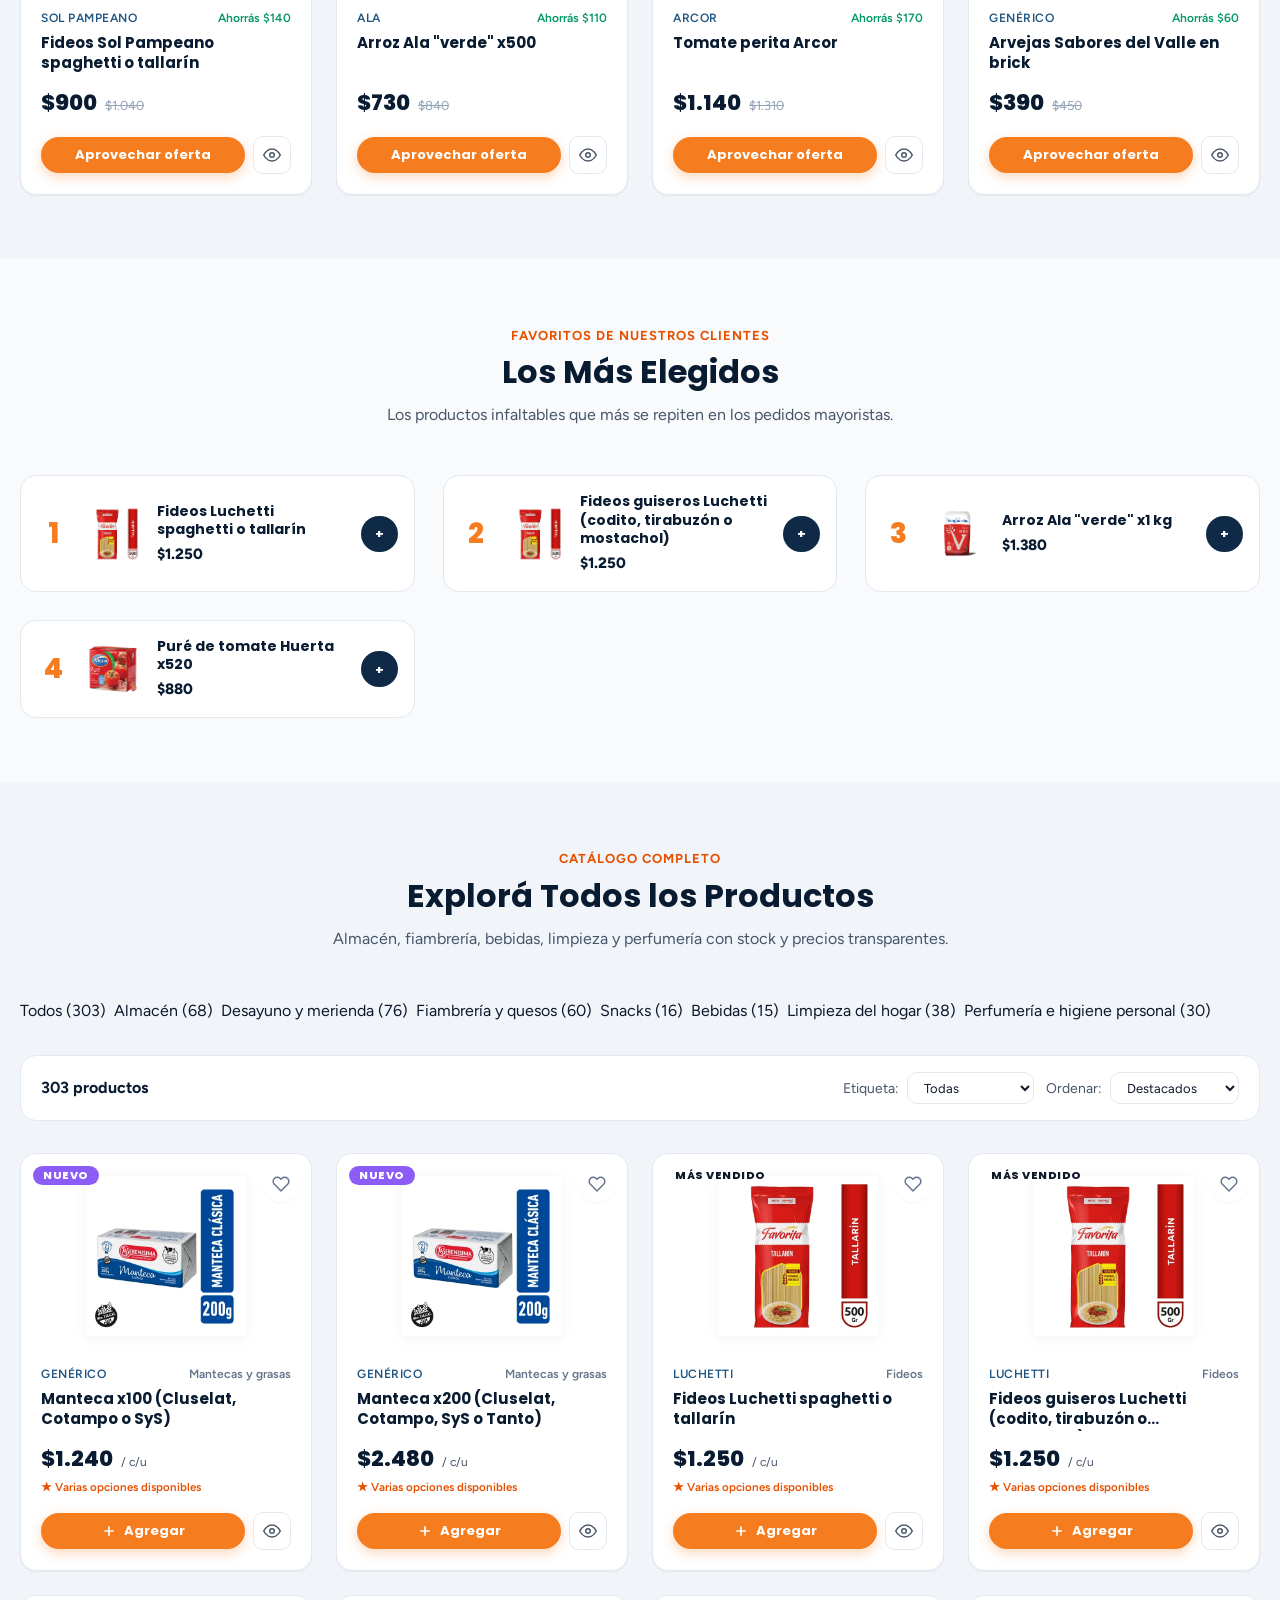
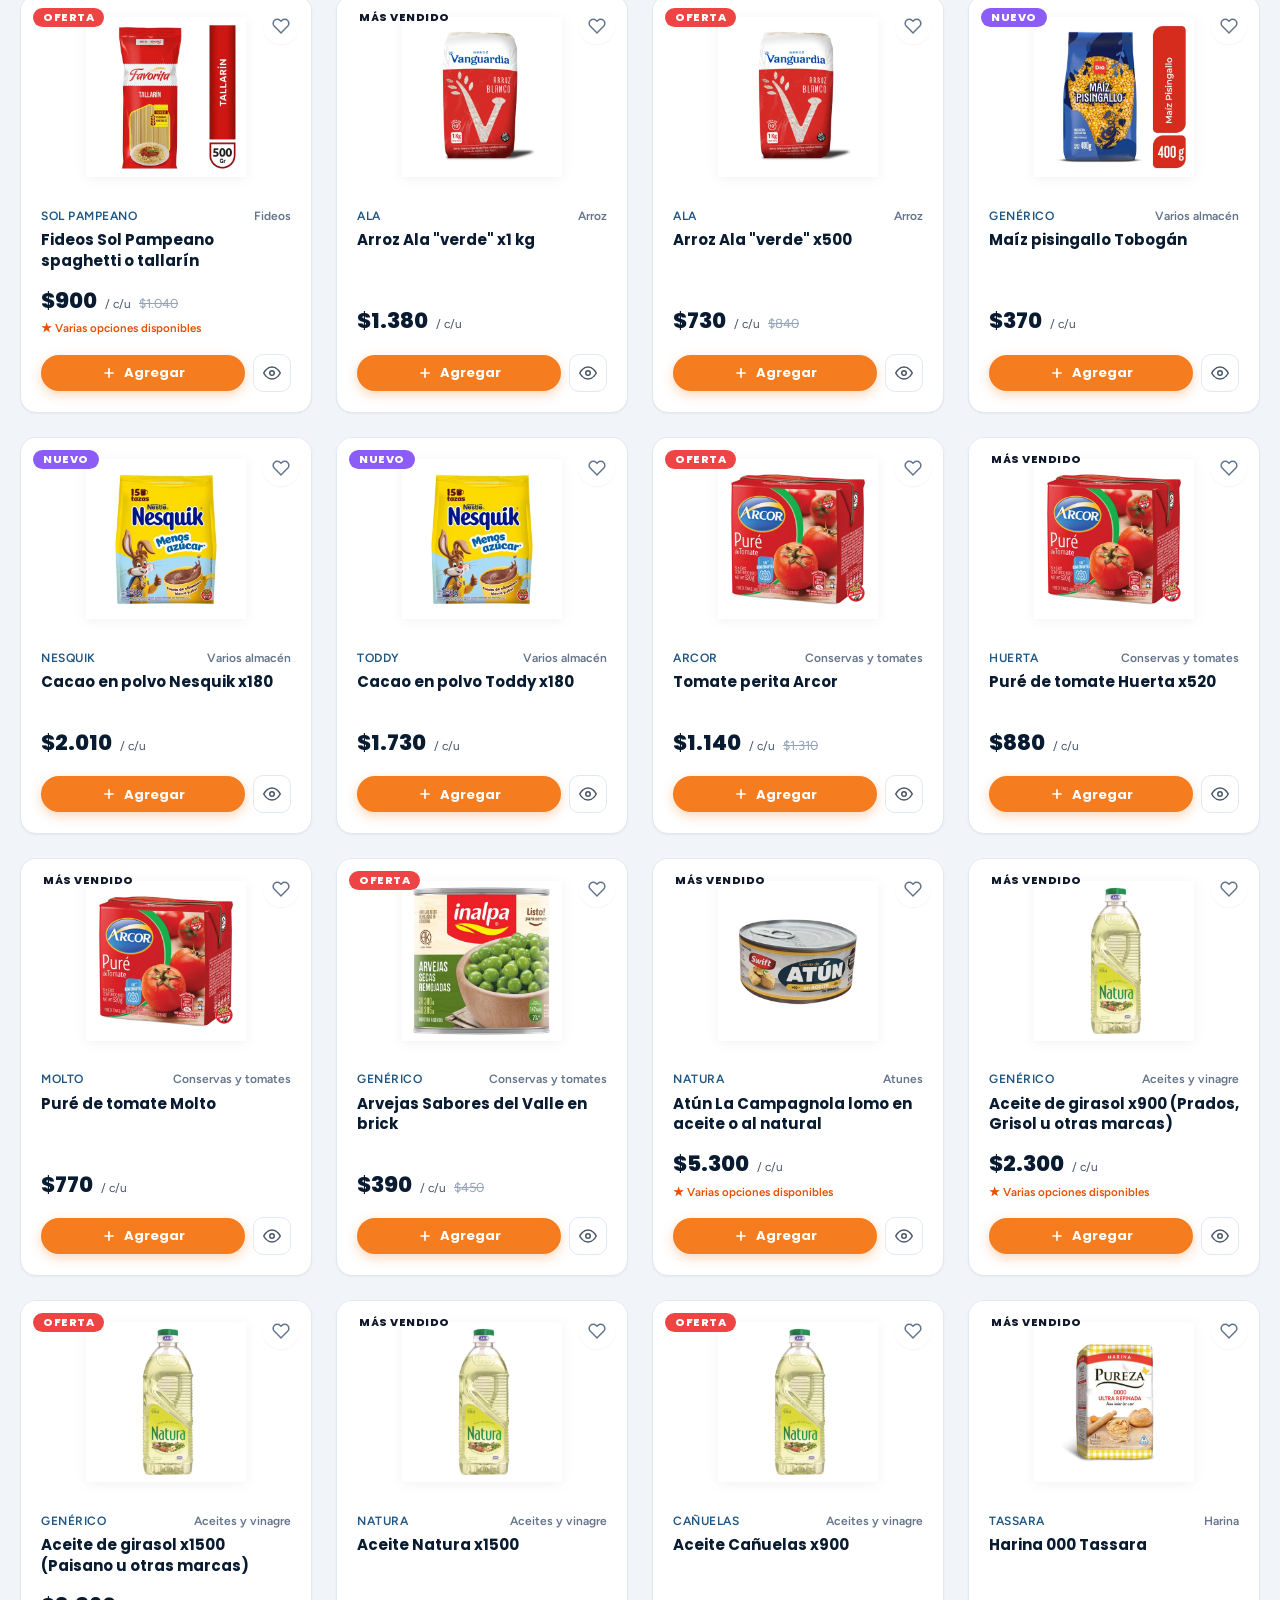
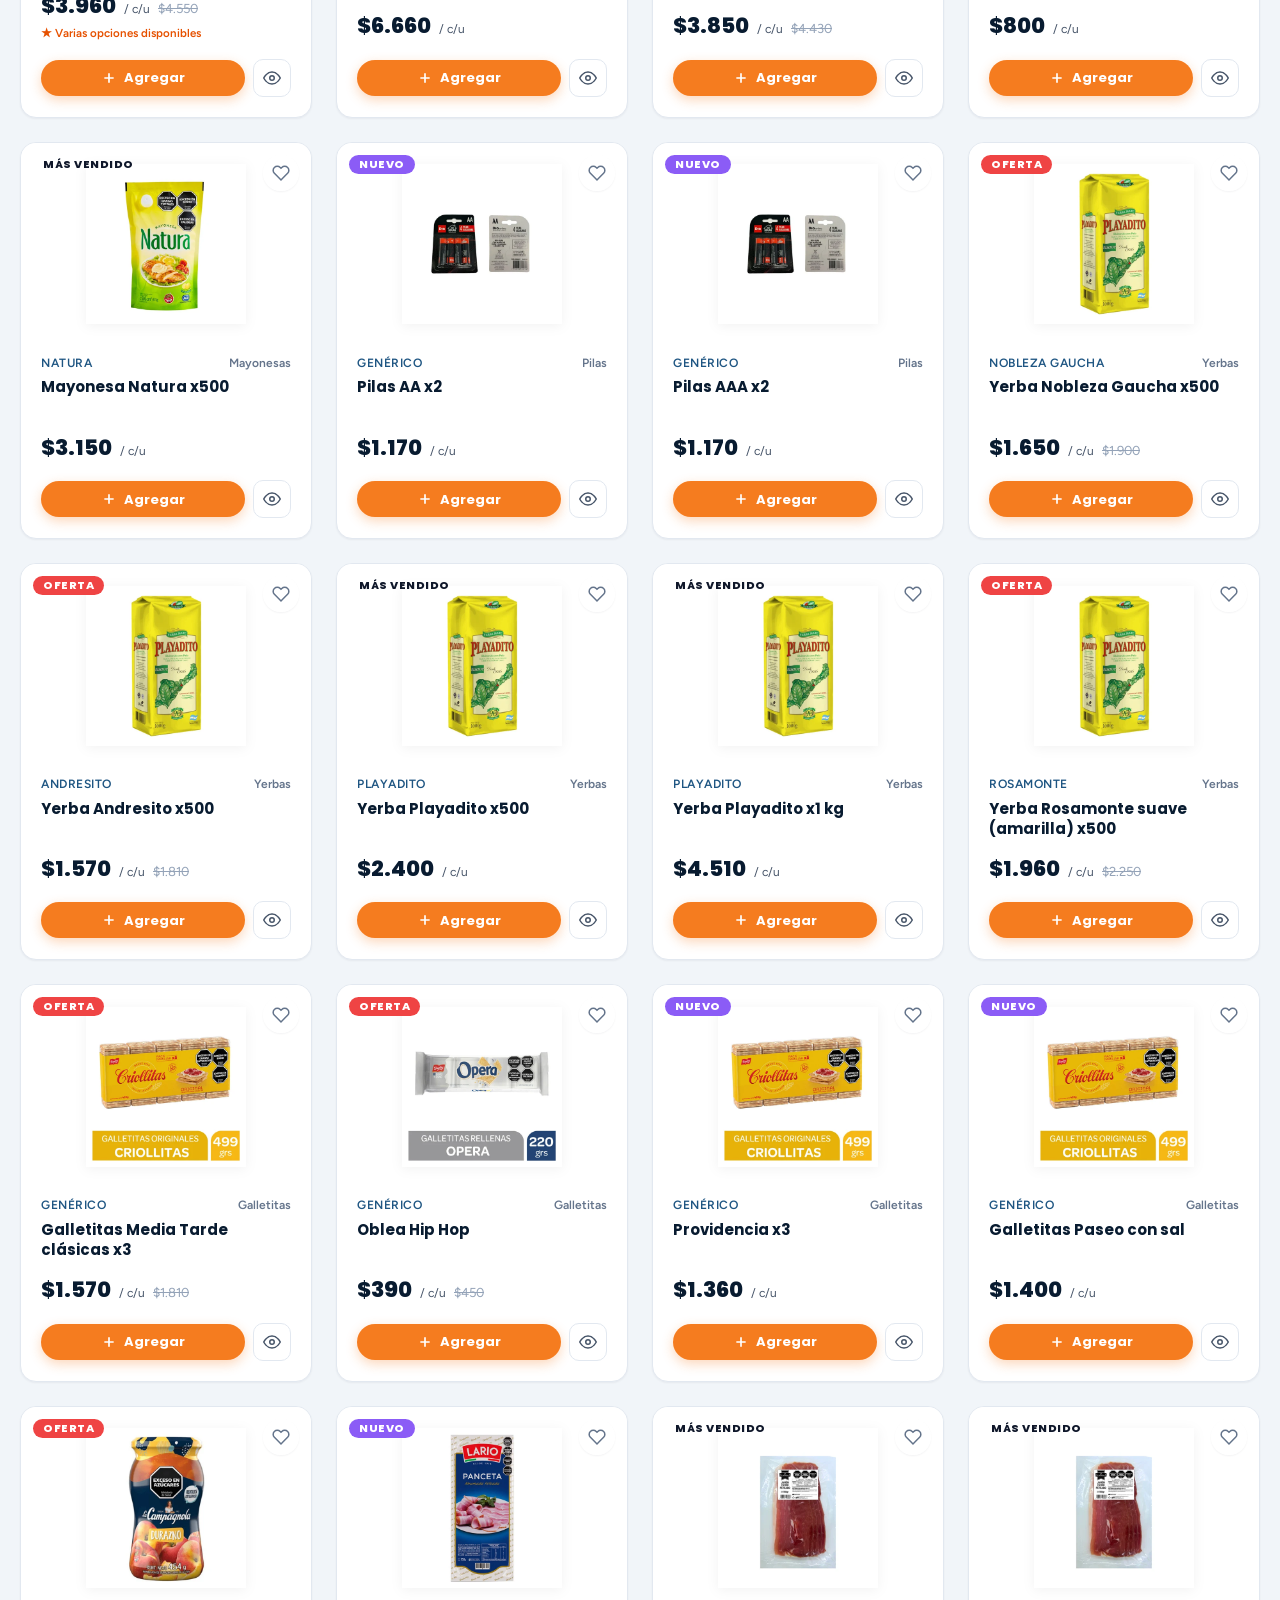
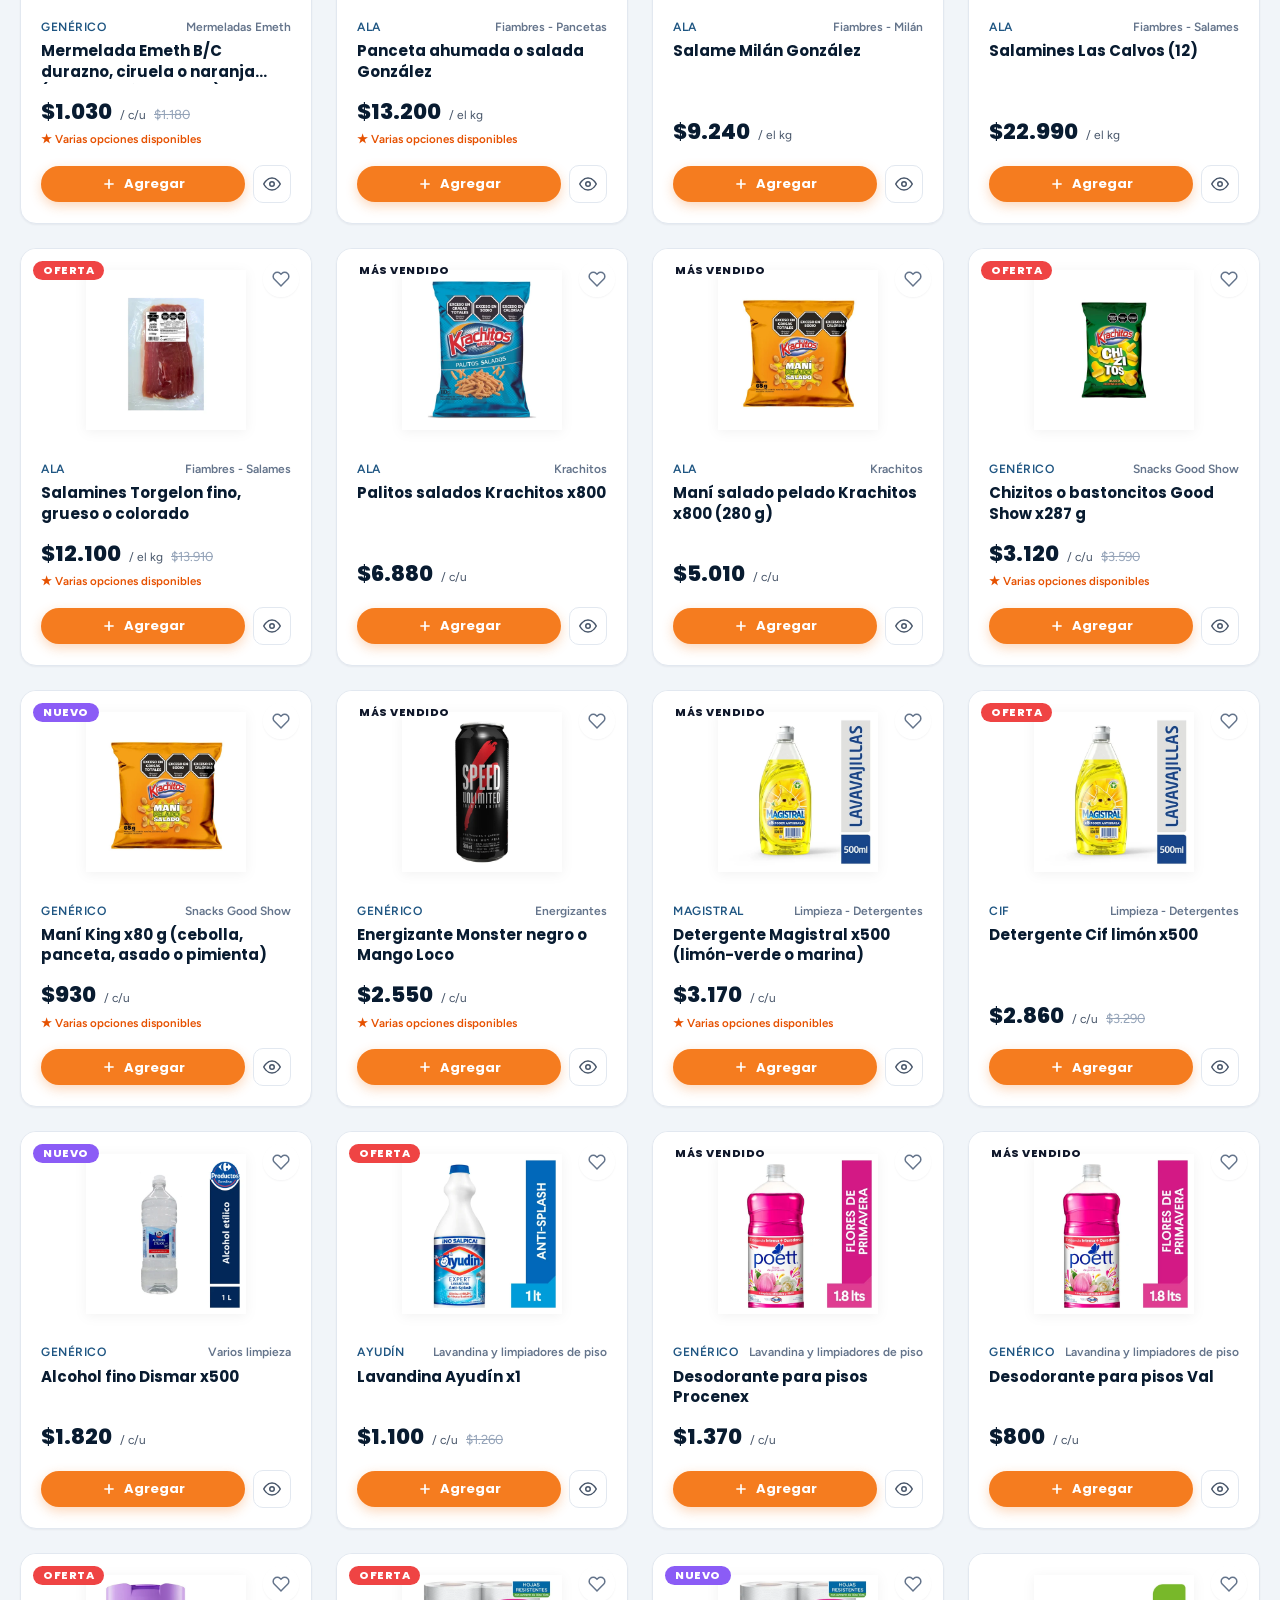
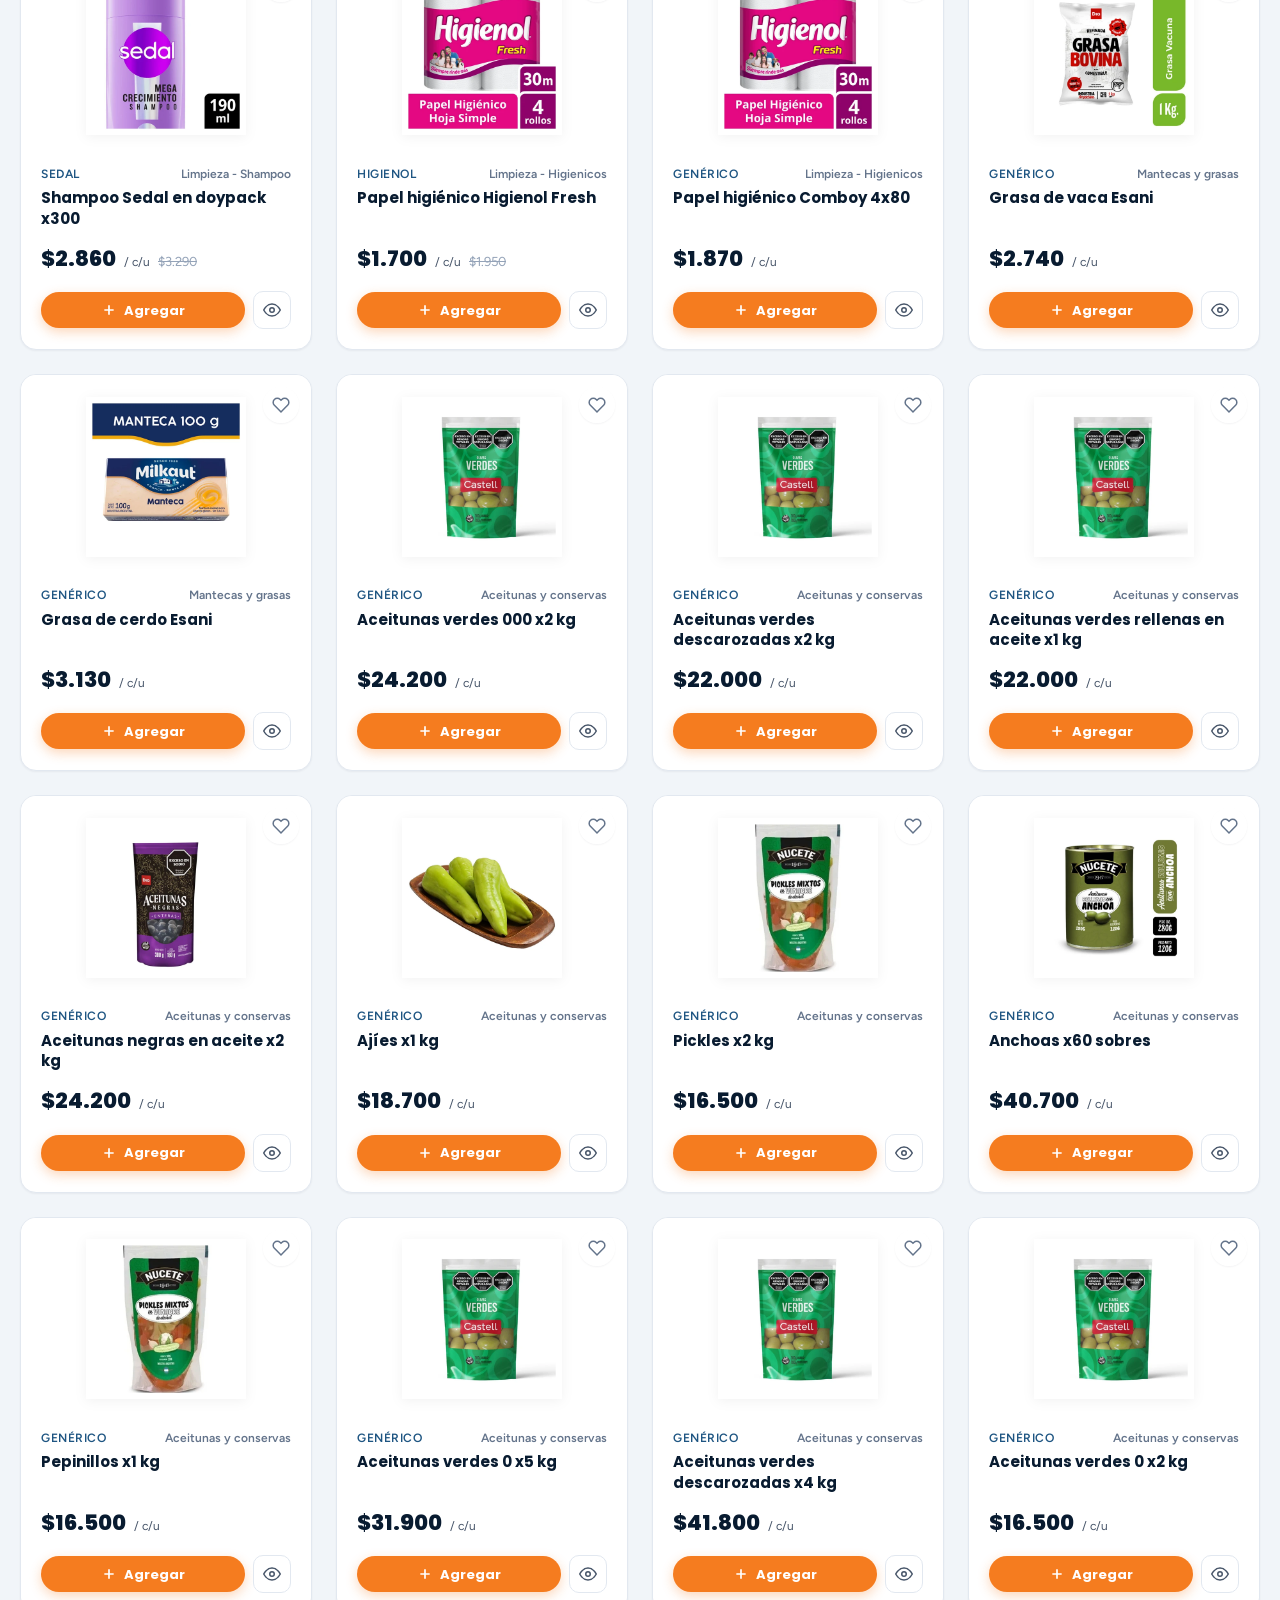
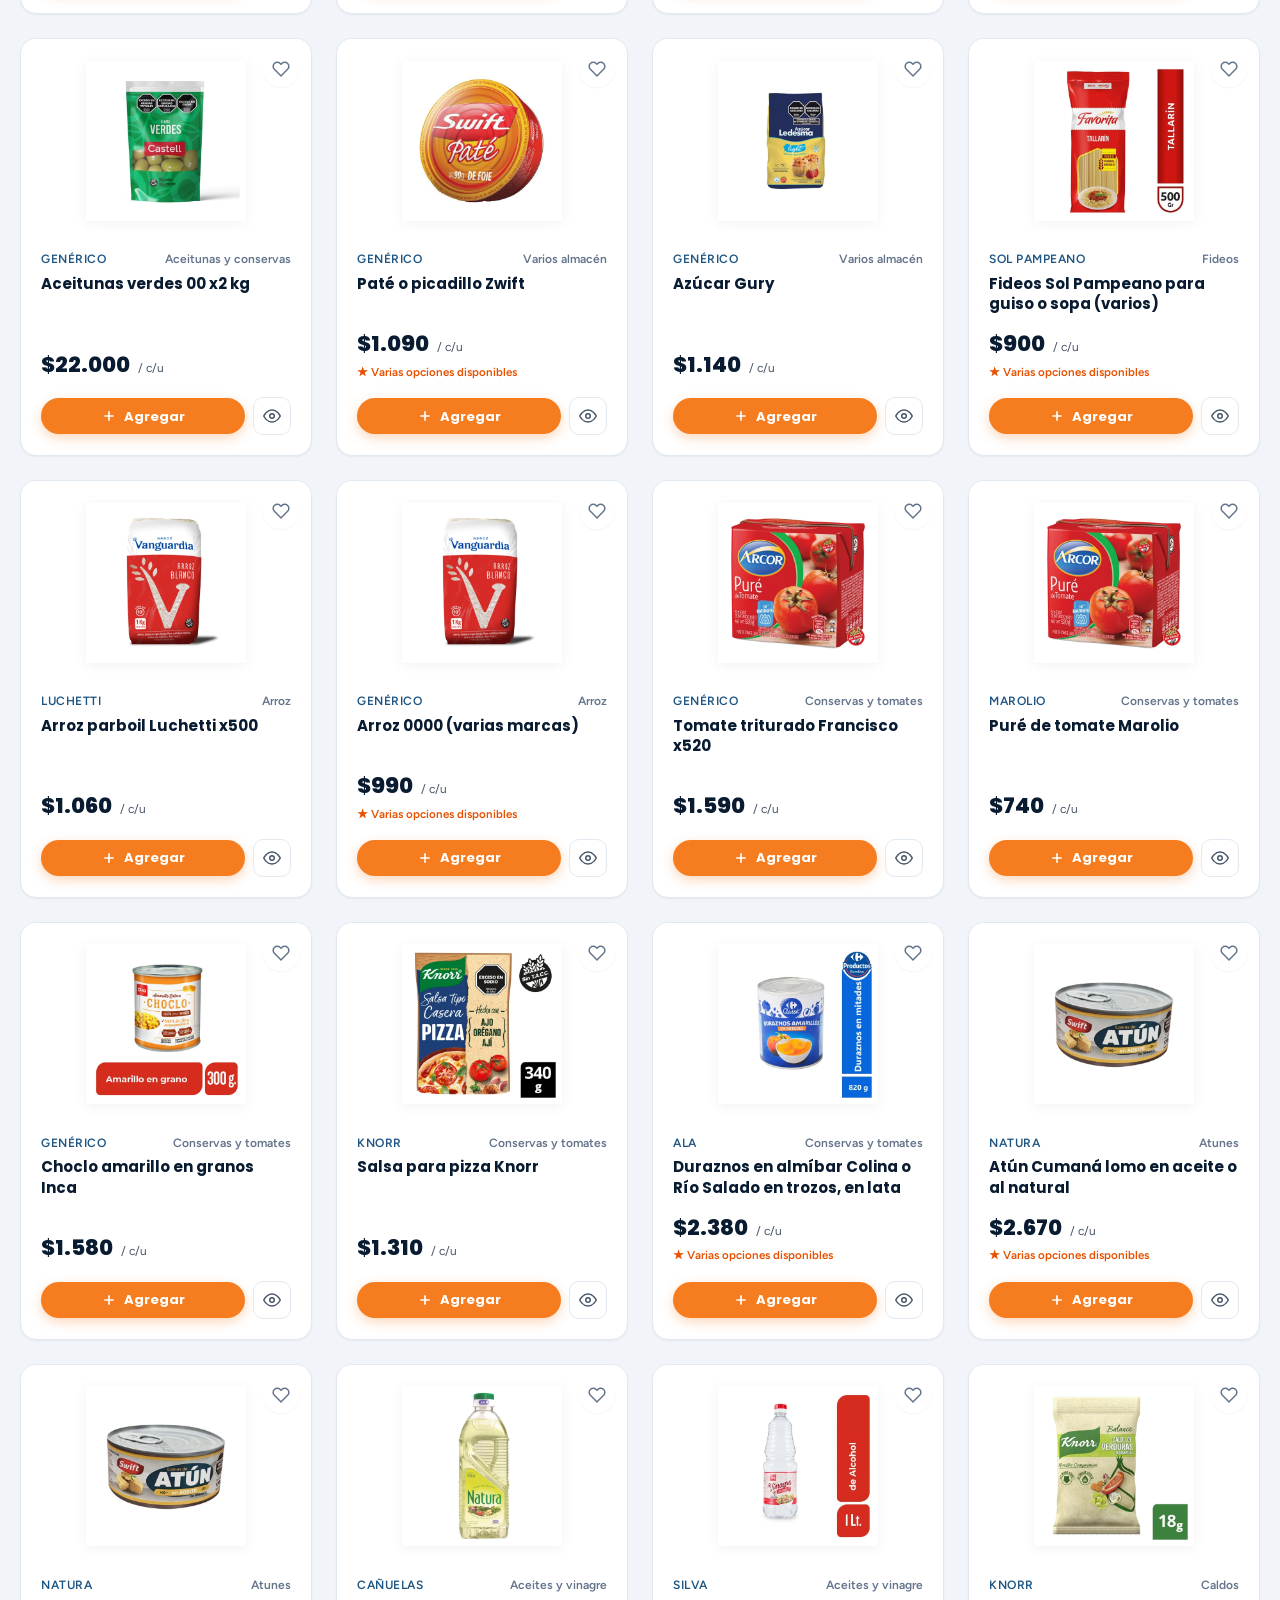
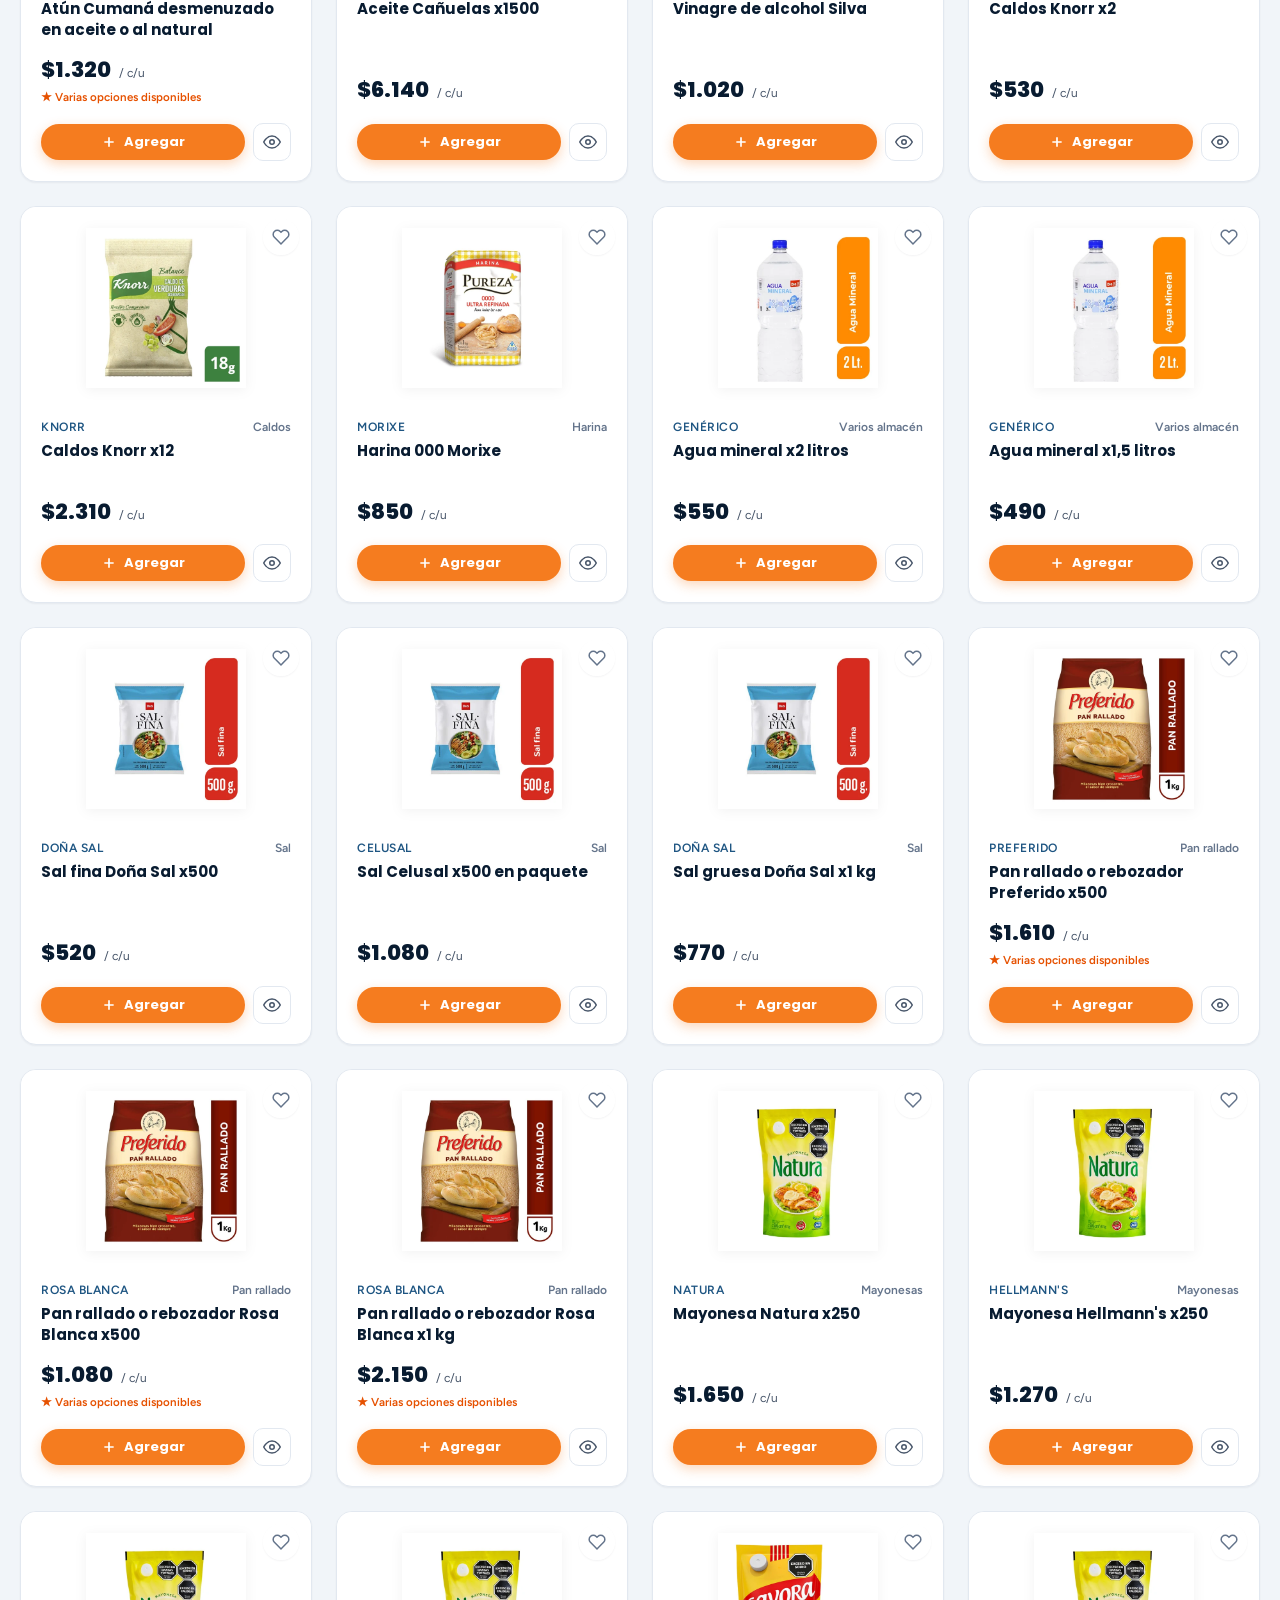
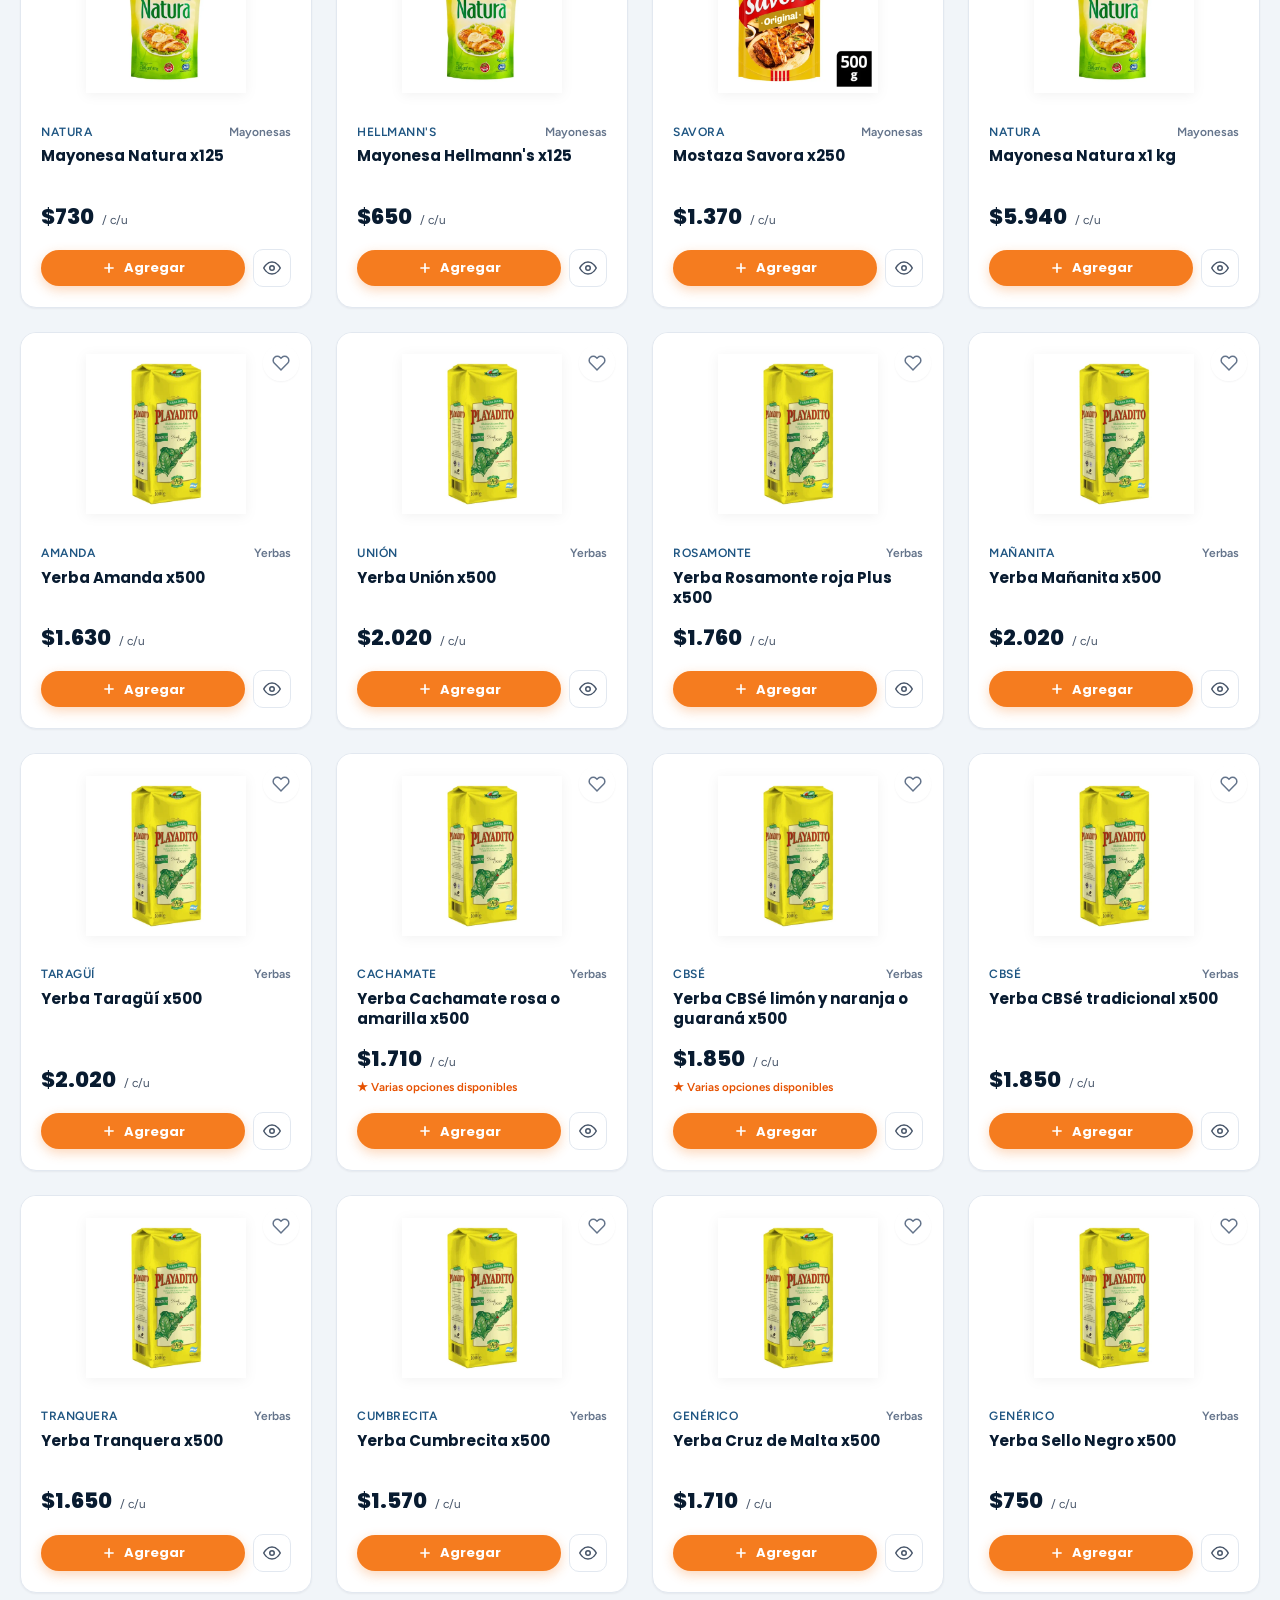
==== commit 9249cd88: "fix: Corrección de desborde horizontal (overflow-x), alineación de header y drawer en Safari/móvil" ====
--- a/index.html
+++ b/index.html
@@ -90,8 +90,8 @@
         <a href="#catalogo" class="nav-link">Productos</a>
         <a href="#combos" class="nav-link">Combos <span class="nav-link-badge">Ahorro</span></a>
         <a href="#ofertas" class="nav-link">Ofertas</a>
-        <a href="#como-comprar" class="nav-link">Cómo comprar</a>
-        <a href="#contacto" class="nav-link">Contacto</a>
+        <a href="#como-comprar" class="nav-link nav-link--secondary">Cómo comprar</a>
+        <a href="#contacto" class="nav-link nav-link--secondary">Contacto</a>
         <a href="admin/" class="nav-link" id="nav-header-admin-link" style="color:var(--color-primary-600);font-weight:700;display:none;align-items:center;gap:0.35rem" title="Panel de Gestión Mayorista">
           <svg viewBox="0 0 24 24" width="16" height="16" fill="none" stroke="currentColor" stroke-width="2"><path d="M12 20h9"/><path d="M16.5 3.5a2.121 2.121 0 0 1 3 3L7 19l-4 1 1-4L16.5 3.5z"/></svg>
           Admin
--- a/css/base.css
+++ b/css/base.css
@@ -12,6 +12,7 @@
   font-size: 16px;
   scroll-behavior: smooth;
   -webkit-text-size-adjust: 100%;
+  overflow-x: clip;
 }
 
 body {
@@ -24,6 +25,16 @@
   flex-direction: column;
   -webkit-font-smoothing: antialiased;
   -moz-osx-font-smoothing: grayscale;
+  overflow-x: clip;
+  width: 100%;
+  max-width: 100%;
+  position: relative;
+}
+
+@supports not (overflow-x: clip) {
+  html, body {
+    overflow-x: hidden;
+  }
 }
 
 body.modal-open,
@@ -119,3 +130,40 @@
 .text-muted {
   color: var(--color-text-muted);
 }
+
+/* ============================================================
+   BARRAS DE DESPLAZAMIENTO VISIBLES (SCROLLBARS)
+   Garantiza que la barra de desplazamiento sea siempre visible en Mac,
+   navegadores WebKit y Chromium (Safari, Chrome, Edge) y Firefox.
+   ============================================================ */
+
+/* Navegadores estándar (Firefox y modernos) */
+* {
+  scrollbar-width: thin;
+  scrollbar-color: var(--color-accent-500) var(--color-bg-surface);
+}
+
+/* Motores WebKit (Chrome, Safari, Edge, Opera en Mac y Windows) */
+::-webkit-scrollbar {
+  width: 9px;
+  height: 9px;
+}
+
+::-webkit-scrollbar-track {
+  background: var(--color-bg-surface);
+  border-radius: var(--radius-full);
+}
+
+::-webkit-scrollbar-thumb {
+  background: var(--color-accent-500);
+  border-radius: var(--radius-full);
+  border: 2px solid var(--color-bg-surface);
+}
+
+::-webkit-scrollbar-thumb:hover {
+  background: var(--color-accent-600);
+}
+
+::-webkit-scrollbar-thumb:active {
+  background: var(--color-accent-700);
+}
--- a/css/components.css
+++ b/css/components.css
@@ -797,8 +797,32 @@
   max-width: 580px;
   max-height: 90vh;
   overflow-y: auto;
+  scrollbar-gutter: stable;
+  scrollbar-width: thin;
+  scrollbar-color: var(--color-accent-500) #F1F5F9;
   box-shadow: var(--shadow-xl);
   animation: modalPop 200ms ease-out;
+}
+
+.modal-dialog::-webkit-scrollbar {
+  width: 9px;
+  display: block !important;
+}
+
+.modal-dialog::-webkit-scrollbar-track {
+  background: #F1F5F9;
+  border-radius: var(--radius-full);
+}
+
+.modal-dialog::-webkit-scrollbar-thumb {
+  background: var(--color-accent-500);
+  border-radius: var(--radius-full);
+  border: 2px solid #F1F5F9;
+  min-height: 40px;
+}
+
+.modal-dialog::-webkit-scrollbar-thumb:hover {
+  background: var(--color-accent-600);
 }
 
 .modal-dialog--lg {
@@ -1024,6 +1048,59 @@
   color: var(--color-danger-500);
 }
 
+/* Animación de ítem recién sumado al pedido */
+.cart-item.cart-item--new {
+  animation: cartItemHighlight 1.5s ease-out;
+  border-radius: var(--radius-md);
+}
+
+@keyframes cartItemHighlight {
+  0% {
+    background-color: var(--color-accent-50);
+    transform: scale(1.02);
+  }
+  100% {
+    background-color: transparent;
+    transform: scale(1);
+  }
+}
+
+/* Lista de productos con scrollbar obligatoria y siempre visible (Paso 5 Checkout y Resumen de Orden) */
+.checkout-summary-scroll-list {
+  max-height: 190px;
+  overflow-y: scroll !important;
+  scrollbar-gutter: stable;
+  scrollbar-width: thin;
+  scrollbar-color: var(--color-accent-500) #F1F5F9;
+  border: 1.5px solid var(--color-border);
+  border-radius: var(--radius-md);
+  padding: 0.75rem;
+  margin-bottom: 1.25rem;
+  background: #FFFFFF;
+  -webkit-overflow-scrolling: touch;
+}
+
+.checkout-summary-scroll-list::-webkit-scrollbar {
+  width: 9px;
+  display: block !important;
+}
+
+.checkout-summary-scroll-list::-webkit-scrollbar-track {
+  background: #F1F5F9;
+  border-radius: var(--radius-full);
+}
+
+.checkout-summary-scroll-list::-webkit-scrollbar-thumb {
+  background: var(--color-accent-500);
+  border-radius: var(--radius-full);
+  border: 2px solid #F1F5F9;
+  min-height: 35px;
+}
+
+.checkout-summary-scroll-list::-webkit-scrollbar-thumb:hover {
+  background: var(--color-accent-600);
+}
+
 /* Empty States */
 .empty-state {
   text-align: center;
@@ -1053,3 +1130,535 @@
   max-width: 320px;
   margin: 0 auto 1.5rem;
 }
+
+/* ============================================================
+   CLUB DE BENEFICIOS INSPIRATION — EXTENDED COMPONENTS
+   ============================================================ */
+
+/* 1. Ticker Rotativo de Topbar */
+.topbar-ticker {
+  display: flex;
+  align-items: center;
+  gap: 0.75rem;
+  overflow: hidden;
+  position: relative;
+  min-height: 24px;
+}
+
+.topbar-ticker-item {
+  display: inline-flex;
+  align-items: center;
+  gap: 0.5rem;
+  transition: opacity 0.35s ease, transform 0.35s ease;
+  white-space: nowrap;
+}
+
+.topbar-coupon-tag {
+  background: rgba(255, 255, 255, 0.2);
+  border: 1px dashed rgba(255, 255, 255, 0.6);
+  padding: 0.1rem 0.45rem;
+  border-radius: var(--radius-sm);
+  font-weight: 700;
+  cursor: pointer;
+  letter-spacing: 0.5px;
+  color: #FFFFFF;
+}
+.topbar-coupon-tag:hover {
+  background: #FFFFFF;
+  color: var(--color-primary-900);
+}
+
+/* 2. Botón de Búsqueda Múltiple en Header */
+.btn-multi-search {
+  background: var(--color-primary-50);
+  color: var(--color-primary-700);
+  border: 1px solid var(--color-primary-100);
+  border-radius: var(--radius-full);
+  padding: 0.45rem 0.85rem;
+  font-size: 0.8125rem;
+  font-weight: 700;
+  display: inline-flex;
+  align-items: center;
+  gap: 0.35rem;
+  cursor: pointer;
+  white-space: nowrap;
+  transition: all var(--transition-fast);
+}
+
+.btn-multi-search:hover {
+  background: var(--color-primary-100);
+  color: var(--color-primary-900);
+  border-color: var(--color-primary-600);
+  transform: translateY(-1px);
+}
+
+/* 3. Modal de Búsqueda Múltiple (Lista de Compra) */
+.multi-search-box {
+  background: var(--color-bg-surface);
+  border: 2px dashed var(--color-primary-200);
+  border-radius: var(--radius-lg);
+  padding: 1.25rem;
+  margin-bottom: 1.5rem;
+}
+
+.multi-search-textarea {
+  width: 100%;
+  min-height: 110px;
+  border: 1px solid var(--color-border);
+  border-radius: var(--radius-md);
+  padding: 0.85rem;
+  font-family: inherit;
+  font-size: 0.9375rem;
+  resize: vertical;
+  background: #FFFFFF;
+  color: var(--color-text-main);
+  line-height: 1.5;
+  transition: border-color var(--transition-fast);
+}
+
+.multi-search-textarea:focus {
+  outline: none;
+  border-color: var(--color-accent-500);
+  box-shadow: 0 0 0 3px var(--color-accent-100);
+}
+
+.multi-search-chips {
+  display: flex;
+  flex-wrap: wrap;
+  align-items: center;
+  gap: 0.5rem;
+  margin-top: 0.75rem;
+}
+
+.multi-search-chip-example {
+  background: #FFFFFF;
+  border: 1px solid var(--color-border);
+  border-radius: var(--radius-full);
+  padding: 0.25rem 0.65rem;
+  font-size: 0.75rem;
+  color: var(--color-text-muted);
+  cursor: pointer;
+  transition: all var(--transition-fast);
+}
+
+.multi-search-chip-example:hover {
+  border-color: var(--color-accent-500);
+  color: var(--color-accent-600);
+  background: var(--color-accent-50);
+}
+
+.multi-search-results-container {
+  display: flex;
+  flex-direction: column;
+  gap: 1.25rem;
+  max-height: 55vh;
+  overflow-y: auto;
+  scrollbar-gutter: stable;
+  scrollbar-width: thin;
+  scrollbar-color: var(--color-accent-500) #F1F5F9;
+  padding-right: 0.5rem;
+}
+
+.multi-search-results-container::-webkit-scrollbar {
+  width: 9px;
+  display: block !important;
+}
+
+.multi-search-results-container::-webkit-scrollbar-track {
+  background: #F1F5F9;
+  border-radius: var(--radius-full);
+}
+
+.multi-search-results-container::-webkit-scrollbar-thumb {
+  background: var(--color-accent-500);
+  border-radius: var(--radius-full);
+  border: 2px solid #F1F5F9;
+}
+
+.multi-search-results-container::-webkit-scrollbar-thumb:hover {
+  background: var(--color-accent-600);
+}
+
+.multi-search-group {
+  background: #FFFFFF;
+  border: 1px solid var(--color-border);
+  border-radius: var(--radius-lg);
+  padding: 1rem 1.25rem;
+}
+
+.multi-search-group-header {
+  display: flex;
+  justify-content: space-between;
+  align-items: center;
+  margin-bottom: 0.75rem;
+  padding-bottom: 0.5rem;
+  border-bottom: 1px solid var(--color-border);
+}
+
+.multi-search-group-title {
+  font-size: 0.9375rem;
+  font-weight: 700;
+  color: var(--color-primary-900);
+  display: flex;
+  align-items: center;
+  gap: 0.5rem;
+}
+
+.multi-search-item {
+  display: flex;
+  align-items: center;
+  gap: 1rem;
+  padding: 0.5rem 0;
+  border-bottom: 1px solid var(--color-bg-surface);
+}
+.multi-search-item:last-child {
+  border-bottom: none;
+}
+
+.multi-search-item-img {
+  width: 48px;
+  height: 48px;
+  object-fit: contain;
+  border-radius: var(--radius-md);
+  background: var(--color-bg-surface);
+  padding: 2px;
+}
+
+.multi-search-item-details {
+  flex: 1;
+}
+
+.multi-search-item-name {
+  font-size: 0.875rem;
+  font-weight: 600;
+  color: var(--color-primary-900);
+  line-height: 1.3;
+}
+
+.multi-search-item-meta {
+  font-size: 0.75rem;
+  color: var(--color-text-muted);
+}
+
+.multi-search-item-price {
+  font-weight: 700;
+  color: var(--color-accent-600);
+  font-size: 0.9375rem;
+}
+
+/* 4. Sección Beneficios Semanales & Reintegros (Días de Descuento CDB) */
+.section--weekly-benefits {
+  background: linear-gradient(180deg, #F0F6FB 0%, #FFFFFF 100%);
+  border-top: 1px solid var(--color-border);
+  border-bottom: 1px solid var(--color-border);
+  padding: 3rem 0;
+}
+
+.benefits-grid {
+  display: grid;
+  grid-template-columns: repeat(4, 1fr);
+  gap: 1.25rem;
+  margin-top: 2rem;
+}
+
+.benefit-card {
+  background: #FFFFFF;
+  border: 1px solid var(--color-border);
+  border-radius: var(--radius-lg);
+  padding: 1.5rem;
+  display: flex;
+  flex-direction: column;
+  transition: all var(--transition-normal);
+  position: relative;
+  box-shadow: var(--shadow-sm);
+}
+
+.benefit-card:hover {
+  transform: translateY(-3px);
+  box-shadow: var(--shadow-md);
+  border-color: var(--color-primary-300);
+}
+
+.benefit-card.is-today {
+  border: 2px solid var(--color-accent-500);
+  box-shadow: 0 4px 15px rgba(230, 81, 0, 0.15);
+  background: linear-gradient(180deg, #FFFFFF 0%, #FFF9F5 100%);
+}
+
+.benefit-today-pill {
+  position: absolute;
+  top: -12px;
+  right: 14px;
+  background: var(--color-accent-600);
+  color: #FFFFFF;
+  font-size: 0.6875rem;
+  font-weight: 800;
+  padding: 0.2rem 0.65rem;
+  border-radius: var(--radius-full);
+  letter-spacing: 0.5px;
+  text-transform: uppercase;
+  box-shadow: 0 2px 6px rgba(230, 81, 0, 0.3);
+}
+
+.benefit-day-header {
+  font-size: 0.8125rem;
+  font-weight: 700;
+  color: var(--color-text-muted);
+  text-transform: uppercase;
+  letter-spacing: 0.5px;
+  margin-bottom: 0.5rem;
+}
+
+.benefit-discount-val {
+  font-family: var(--font-heading);
+  font-size: 2.25rem;
+  font-weight: 800;
+  color: var(--color-primary-900);
+  line-height: 1;
+  margin-bottom: 0.25rem;
+}
+
+.benefit-discount-val span {
+  font-size: 1.15rem;
+  color: var(--color-accent-600);
+  margin-left: 0.25rem;
+}
+
+.benefit-desc {
+  font-size: 0.875rem;
+  color: var(--color-text-muted);
+  line-height: 1.4;
+  margin-bottom: 0.75rem;
+  flex: 1;
+}
+
+.benefit-limit-tag {
+  background: var(--color-bg-surface);
+  border-radius: var(--radius-sm);
+  padding: 0.35rem 0.5rem;
+  font-size: 0.75rem;
+  color: var(--color-primary-800);
+  font-weight: 600;
+  display: inline-block;
+}
+
+/* Banner de Cupones Integrado */
+.coupons-strip {
+  display: grid;
+  grid-template-columns: repeat(auto-fit, minmax(280px, 1fr));
+  gap: 1rem;
+  margin-top: 1.5rem;
+}
+
+.coupon-ticket {
+  background: #FFFFFF;
+  border: 1px dashed var(--color-accent-400);
+  border-radius: var(--radius-md);
+  padding: 1rem 1.25rem;
+  display: flex;
+  align-items: center;
+  justify-content: space-between;
+  gap: 1rem;
+  box-shadow: var(--shadow-xs);
+  transition: all var(--transition-fast);
+}
+
+.coupon-ticket:hover {
+  background: var(--color-accent-50);
+  border-color: var(--color-accent-600);
+}
+
+.coupon-code-badge {
+  font-family: monospace;
+  font-size: 1.125rem;
+  font-weight: 800;
+  color: var(--color-accent-700);
+  background: var(--color-accent-100);
+  padding: 0.25rem 0.75rem;
+  border-radius: var(--radius-sm);
+  letter-spacing: 1px;
+}
+
+/* 5. Carrusel / Grid de Marcas Preferidas */
+.brands-row {
+  display: flex;
+  gap: 0.75rem;
+  overflow-x: auto;
+  padding: 0.5rem 0 1rem;
+  scrollbar-width: thin;
+}
+
+.brand-chip-item {
+  background: #FFFFFF;
+  border: 1px solid var(--color-border);
+  border-radius: var(--radius-lg);
+  padding: 0.65rem 1.25rem;
+  display: inline-flex;
+  align-items: center;
+  gap: 0.65rem;
+  cursor: pointer;
+  white-space: nowrap;
+  font-weight: 700;
+  font-size: 0.875rem;
+  color: var(--color-primary-900);
+  box-shadow: var(--shadow-xs);
+  transition: all var(--transition-fast);
+  flex-shrink: 0;
+}
+
+.brand-chip-item:hover {
+  border-color: var(--color-accent-500);
+  color: var(--color-accent-600);
+  transform: translateY(-2px);
+  box-shadow: var(--shadow-sm);
+}
+
+.brand-chip-item.is-selected {
+  background: var(--color-primary-900);
+  color: #FFFFFF;
+  border-color: var(--color-primary-900);
+}
+
+.brand-count-badge {
+  background: var(--color-bg-surface);
+  color: var(--color-text-subtle);
+  font-size: 0.75rem;
+  font-weight: 600;
+  padding: 0.15rem 0.5rem;
+  border-radius: var(--radius-full);
+}
+.brand-chip-item.is-selected .brand-count-badge {
+  background: rgba(255, 255, 255, 0.2);
+  color: #FFFFFF;
+}
+
+/* 6. Barra de Envío Gratis en Carrito */
+.shipping-progress-box {
+  background: var(--color-primary-50);
+  border: 1px solid var(--color-primary-100);
+  border-radius: var(--radius-md);
+  padding: 0.875rem 1rem;
+  margin-bottom: 1rem;
+}
+
+.shipping-progress-text {
+  font-size: 0.8125rem;
+  color: var(--color-primary-900);
+  font-weight: 600;
+  margin-bottom: 0.5rem;
+  display: flex;
+  align-items: center;
+  gap: 0.4rem;
+}
+
+.shipping-progress-track {
+  height: 8px;
+  background: var(--color-border);
+  border-radius: var(--radius-full);
+  overflow: hidden;
+  position: relative;
+}
+
+.shipping-progress-bar {
+  height: 100%;
+  background: linear-gradient(90deg, var(--color-wa) 0%, #10B981 100%);
+  border-radius: var(--radius-full);
+  transition: width 0.4s ease;
+}
+
+/* 7. Input y Chip de Cupones en Carrito */
+.coupon-input-group {
+  display: flex;
+  gap: 0.5rem;
+  margin: 1rem 0;
+}
+
+.coupon-input-field {
+  flex: 1;
+  text-transform: uppercase;
+  font-size: 0.875rem;
+  letter-spacing: 0.5px;
+}
+
+.coupon-applied-badge {
+  display: flex;
+  align-items: center;
+  justify-content: space-between;
+  background: var(--color-success-50);
+  border: 1px solid var(--color-success-100);
+  padding: 0.5rem 0.75rem;
+  border-radius: var(--radius-md);
+  font-size: 0.8125rem;
+  color: var(--color-success-700);
+  font-weight: 600;
+  margin: 0.75rem 0;
+}
+
+.coupon-remove-btn {
+  background: transparent;
+  border: none;
+  color: var(--color-danger-500);
+  cursor: pointer;
+  font-size: 0.8125rem;
+  font-weight: 700;
+  padding: 0 0.25rem;
+}
+
+/* 8. Sección de Tiempos de Entrega Logísticos (CDB Style) */
+.shipping-zones-grid {
+  display: grid;
+  grid-template-columns: repeat(3, 1fr);
+  gap: 1.5rem;
+  margin-top: 2rem;
+}
+
+.shipping-zone-card {
+  background: #FFFFFF;
+  border: 1px solid var(--color-border);
+  border-radius: var(--radius-lg);
+  padding: 1.75rem;
+  display: flex;
+  flex-direction: column;
+  box-shadow: var(--shadow-sm);
+  transition: transform var(--transition-fast);
+}
+
+.shipping-zone-card:hover {
+  transform: translateY(-2px);
+  box-shadow: var(--shadow-md);
+}
+
+.shipping-zone-badge {
+  display: inline-flex;
+  align-items: center;
+  gap: 0.35rem;
+  font-size: 0.75rem;
+  font-weight: 700;
+  text-transform: uppercase;
+  color: var(--color-accent-600);
+  background: var(--color-accent-50);
+  padding: 0.25rem 0.65rem;
+  border-radius: var(--radius-full);
+  margin-bottom: 0.75rem;
+  align-self: flex-start;
+}
+
+.shipping-zone-title {
+  font-size: 1.15rem;
+  font-weight: 700;
+  color: var(--color-primary-900);
+  margin-bottom: 0.5rem;
+}
+
+.shipping-zone-time {
+  font-size: 1.35rem;
+  font-weight: 800;
+  color: var(--color-primary-600);
+  margin-bottom: 0.75rem;
+}
+
+.shipping-zone-detail {
+  font-size: 0.875rem;
+  color: var(--color-text-muted);
+  line-height: 1.5;
+}
--- a/css/layout.css
+++ b/css/layout.css
@@ -78,11 +78,16 @@
   position: sticky;
   top: var(--header-height);
   z-index: 90;
+  width: 100%;
+  max-width: 100%;
   overflow-x: auto;
+  -webkit-overflow-scrolling: touch;
   scrollbar-width: none;
 }
 .supermarket-dept-bar::-webkit-scrollbar {
-  display: none;
+  display: none !important;
+  width: 0 !important;
+  height: 0 !important;
 }
 .supermarket-dept-container {
   display: flex;
@@ -201,20 +206,23 @@
   align-items: center;
   justify-content: space-between;
   height: var(--header-height);
-  gap: 1.5rem;
+  gap: 1rem;
+  max-width: var(--container-max);
+  width: 100%;
 }
 
 /* Logo con subtítulo de AdminYAAA */
 .brand {
   display: flex;
   align-items: center;
-  gap: 0.875rem;
+  gap: 0.75rem;
   text-decoration: none;
   flex-shrink: 0;
+  min-width: 0;
 }
 
 .brand-logo-img {
-  height: 48px;
+  height: 42px;
   width: auto;
   object-fit: contain;
 }
@@ -226,11 +234,12 @@
 
 .brand-name {
   font-family: var(--font-heading);
-  font-size: 1.25rem;
+  font-size: 1.15rem;
   font-weight: 800;
-  letter-spacing: -0.5px;
+  letter-spacing: -0.3px;
   color: var(--color-primary-800);
   line-height: 1.1;
+  white-space: nowrap;
 }
 
 .brand-name span {
@@ -238,10 +247,11 @@
 }
 
 .brand-tagline {
-  font-size: 0.72rem;
+  font-size: 0.7rem;
   font-weight: 600;
   color: var(--color-text-subtle);
   letter-spacing: 0.2px;
+  white-space: nowrap;
 }
 
 .brand-tagline strong {
@@ -252,16 +262,19 @@
 .nav-desktop {
   display: flex;
   align-items: center;
-  gap: 1.5rem;
+  gap: 0.85rem;
+  flex-shrink: 1;
+  min-width: 0;
 }
 
 .nav-link {
   font-family: var(--font-heading);
-  font-size: 0.9375rem;
+  font-size: 0.875rem;
   font-weight: 600;
   color: var(--color-text-muted);
-  padding: 0.5rem 0.25rem;
+  padding: 0.4rem 0.2rem;
   position: relative;
+  white-space: nowrap;
   transition: color var(--transition-fast);
 }
 
@@ -294,7 +307,8 @@
 /* Barra de Búsqueda del Header */
 .header-search {
   flex: 1;
-  max-width: 360px;
+  min-width: 130px;
+  max-width: 260px;
   position: relative;
 }
 
@@ -313,11 +327,11 @@
 
 .header-search-input {
   width: 100%;
-  padding: 0.625rem 2.25rem 0.625rem 2.5rem;
+  padding: 0.55rem 2rem 0.55rem 2.25rem;
   background: var(--color-bg-surface);
   border: 1px solid var(--color-border);
   border-radius: var(--radius-full);
-  font-size: 0.875rem;
+  font-size: 0.84rem;
   color: var(--color-text-main);
   transition: all var(--transition-fast);
 }
@@ -343,7 +357,8 @@
 .header-actions {
   display: flex;
   align-items: center;
-  gap: 0.75rem;
+  gap: 0.5rem;
+  flex-shrink: 0;
 }
 
 .action-btn {
@@ -576,7 +591,9 @@
   background: #FFFFFF;
   z-index: 1000;
   transform: translateX(100%);
-  transition: transform var(--transition-normal);
+  visibility: hidden;
+  pointer-events: none;
+  transition: transform var(--transition-normal), visibility var(--transition-normal);
   display: flex;
   flex-direction: column;
   box-shadow: var(--shadow-xl);
@@ -584,6 +601,22 @@
 
 .drawer.is-open {
   transform: translateX(0);
+  visibility: visible;
+  pointer-events: auto;
+}
+
+#mobile-drawer {
+  left: 0;
+  right: auto;
+  transform: translateX(-100%);
+  visibility: hidden;
+  pointer-events: none;
+}
+
+#mobile-drawer.is-open {
+  transform: translateX(0);
+  visibility: visible;
+  pointer-events: auto;
 }
 
 .drawer-backdrop {
@@ -620,10 +653,57 @@
   gap: 0.5rem;
 }
 
-.drawer-body {
+.drawer-body,
+#cart-drawer-items {
   flex: 1;
-  overflow-y: auto;
+  overflow-y: scroll !important;
+  scrollbar-gutter: stable;
+  scrollbar-width: thin;
+  scrollbar-color: var(--color-accent-500) #F1F5F9;
+  -webkit-overflow-scrolling: touch;
   padding: 1.25rem 1.5rem;
+  transition: box-shadow var(--transition-fast);
+}
+
+.drawer-body::-webkit-scrollbar,
+#cart-drawer-items::-webkit-scrollbar {
+  width: 10px;
+  height: 10px;
+  display: block !important;
+}
+
+.drawer-body::-webkit-scrollbar-track,
+#cart-drawer-items::-webkit-scrollbar-track {
+  background: #F1F5F9;
+  border-radius: var(--radius-full);
+  border-left: 1px solid var(--color-border);
+}
+
+.drawer-body::-webkit-scrollbar-thumb,
+#cart-drawer-items::-webkit-scrollbar-thumb {
+  background: var(--color-accent-500);
+  border-radius: var(--radius-full);
+  border: 2px solid #F1F5F9;
+  min-height: 48px;
+  box-shadow: inset 0 0 4px rgba(0, 0, 0, 0.1);
+  transition: background var(--transition-fast);
+}
+
+.drawer-body::-webkit-scrollbar-thumb:hover,
+#cart-drawer-items::-webkit-scrollbar-thumb:hover {
+  background: var(--color-accent-600);
+}
+
+.drawer-body::-webkit-scrollbar-thumb:active,
+#cart-drawer-items::-webkit-scrollbar-thumb:active {
+  background: var(--color-accent-700);
+}
+
+/* Efecto de destello visible en la barra de scroll al agregar ítems al pedido */
+.drawer-body.scroll-flash::-webkit-scrollbar-thumb,
+#cart-drawer-items.scroll-flash::-webkit-scrollbar-thumb {
+  background: var(--color-accent-600) !important;
+  box-shadow: 0 0 12px rgba(245, 124, 31, 0.95);
 }
 
 .drawer-footer {
--- a/css/responsive.css
+++ b/css/responsive.css
@@ -12,8 +12,15 @@
   display: none;
 }
 
-/* TABLET Y PANTALLAS MEDIANAS (hasta 1024px) */
-@media (max-width: 1024px) {
+/* PANTALLAS GRANDES Y MEDIANAS (hasta 1400px) */
+@media (max-width: 1400px) {
+  .nav-link--secondary {
+    display: none;
+  }
+}
+
+/* LAPTOPS Y PANTALLAS COMPACTAS (hasta 1240px) */
+@media (max-width: 1240px) {
   .nav-desktop {
     display: none;
   }
@@ -27,6 +34,13 @@
     color: var(--color-primary-800);
   }
 
+  .brand-tagline {
+    display: none;
+  }
+}
+
+/* TABLET Y PANTALLAS MEDIANAS (hasta 1024px) */
+@media (max-width: 1024px) {
   .hero-grid {
     grid-template-columns: 1fr;
     gap: 2.5rem;
@@ -77,6 +91,21 @@
 
   .header-search {
     display: none; /* Se abre vía drawer o modal de búsqueda */
+  }
+
+  .brand-texts {
+    display: none; /* El logo img/logo.png ya contiene el texto y nombre */
+  }
+
+  .action-btn--cart span:not(.action-badge) {
+    display: none;
+  }
+
+  .action-btn--cart {
+    padding: 0;
+    width: var(--touch-target);
+    height: var(--touch-target);
+    min-width: var(--touch-target);
   }
 
   .action-btn--fav {
@@ -237,4 +266,33 @@
   body {
     padding-bottom: 60px;
   }
-}
+
+  .benefits-grid {
+    grid-template-columns: 1fr;
+    gap: 1rem;
+  }
+
+  .shipping-zones-grid {
+    grid-template-columns: 1fr;
+    gap: 1rem;
+  }
+
+  .coupons-strip {
+    grid-template-columns: 1fr;
+  }
+
+  .multi-search-box {
+    padding: 1rem;
+  }
+}
+
+@media (min-width: 769px) and (max-width: 1024px) {
+  .benefits-grid {
+    grid-template-columns: repeat(2, 1fr);
+  }
+
+  .shipping-zones-grid {
+    grid-template-columns: repeat(2, 1fr);
+  }
+}
+
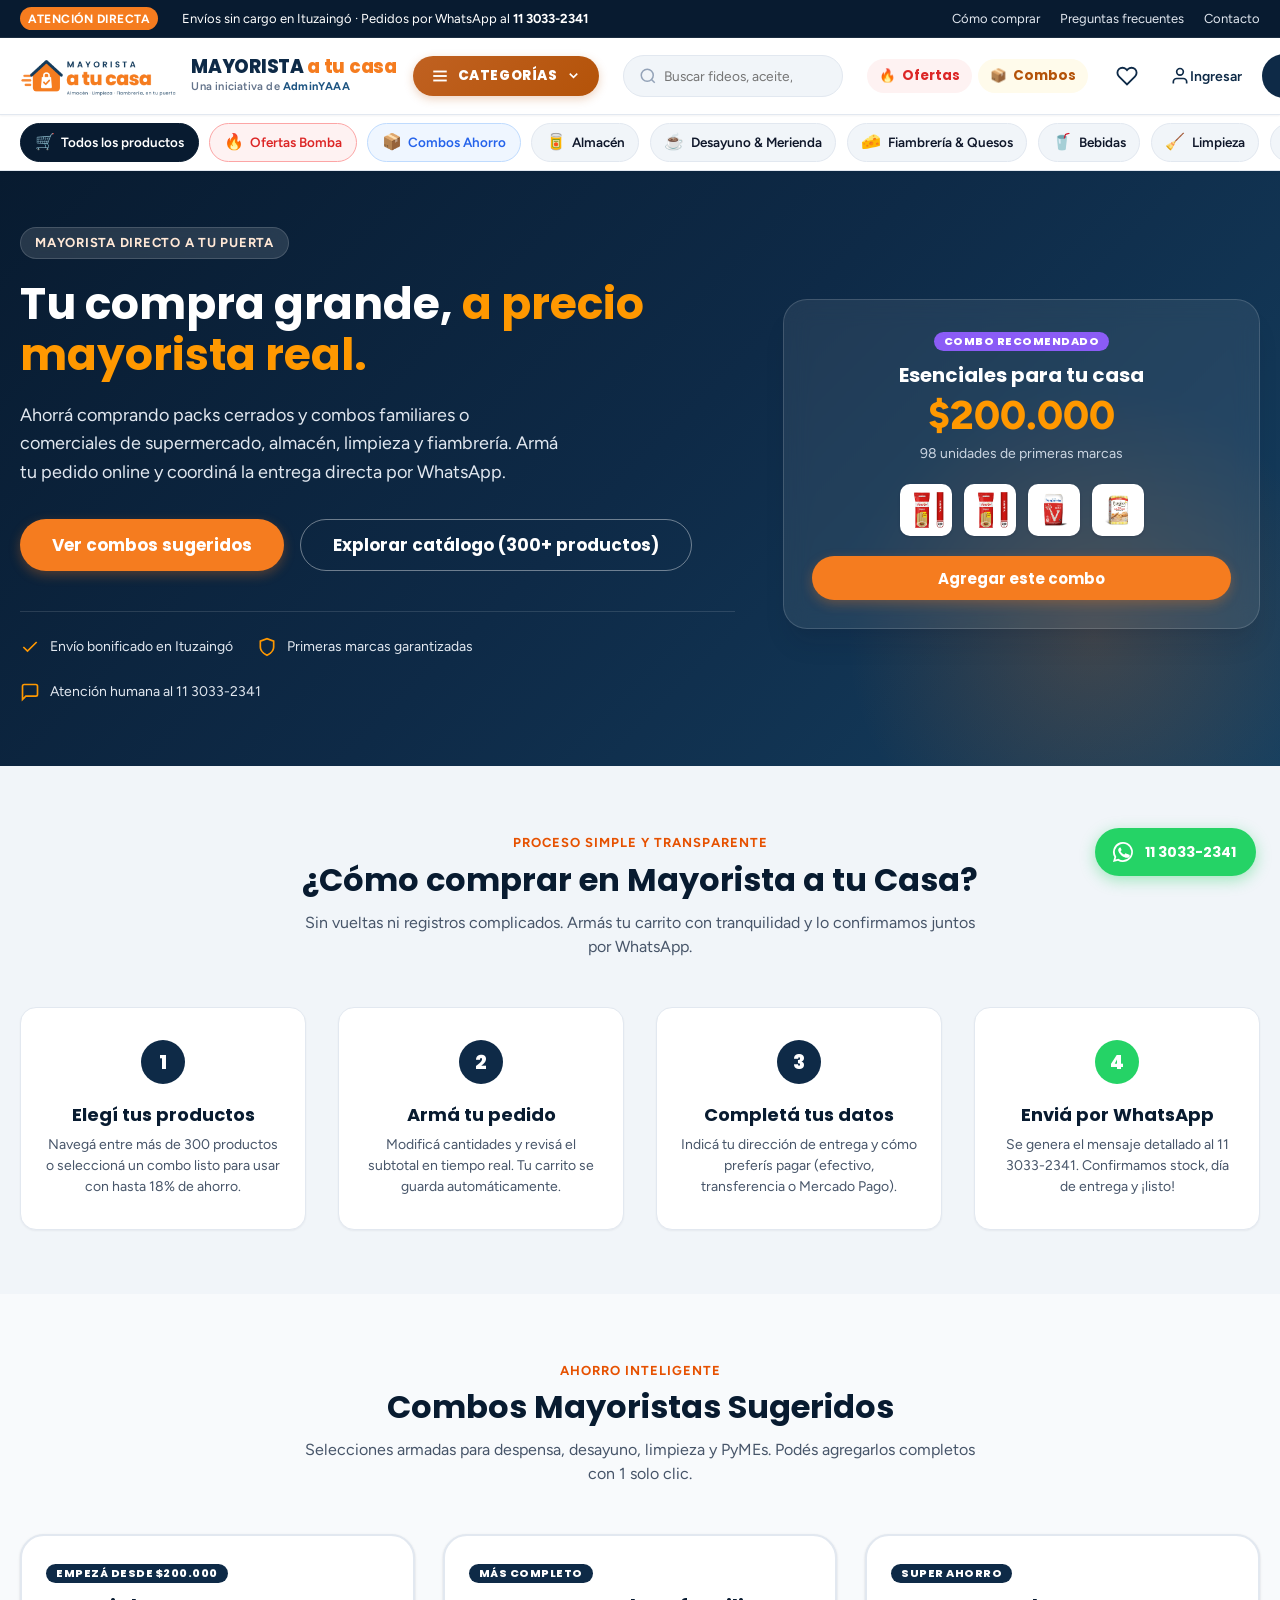
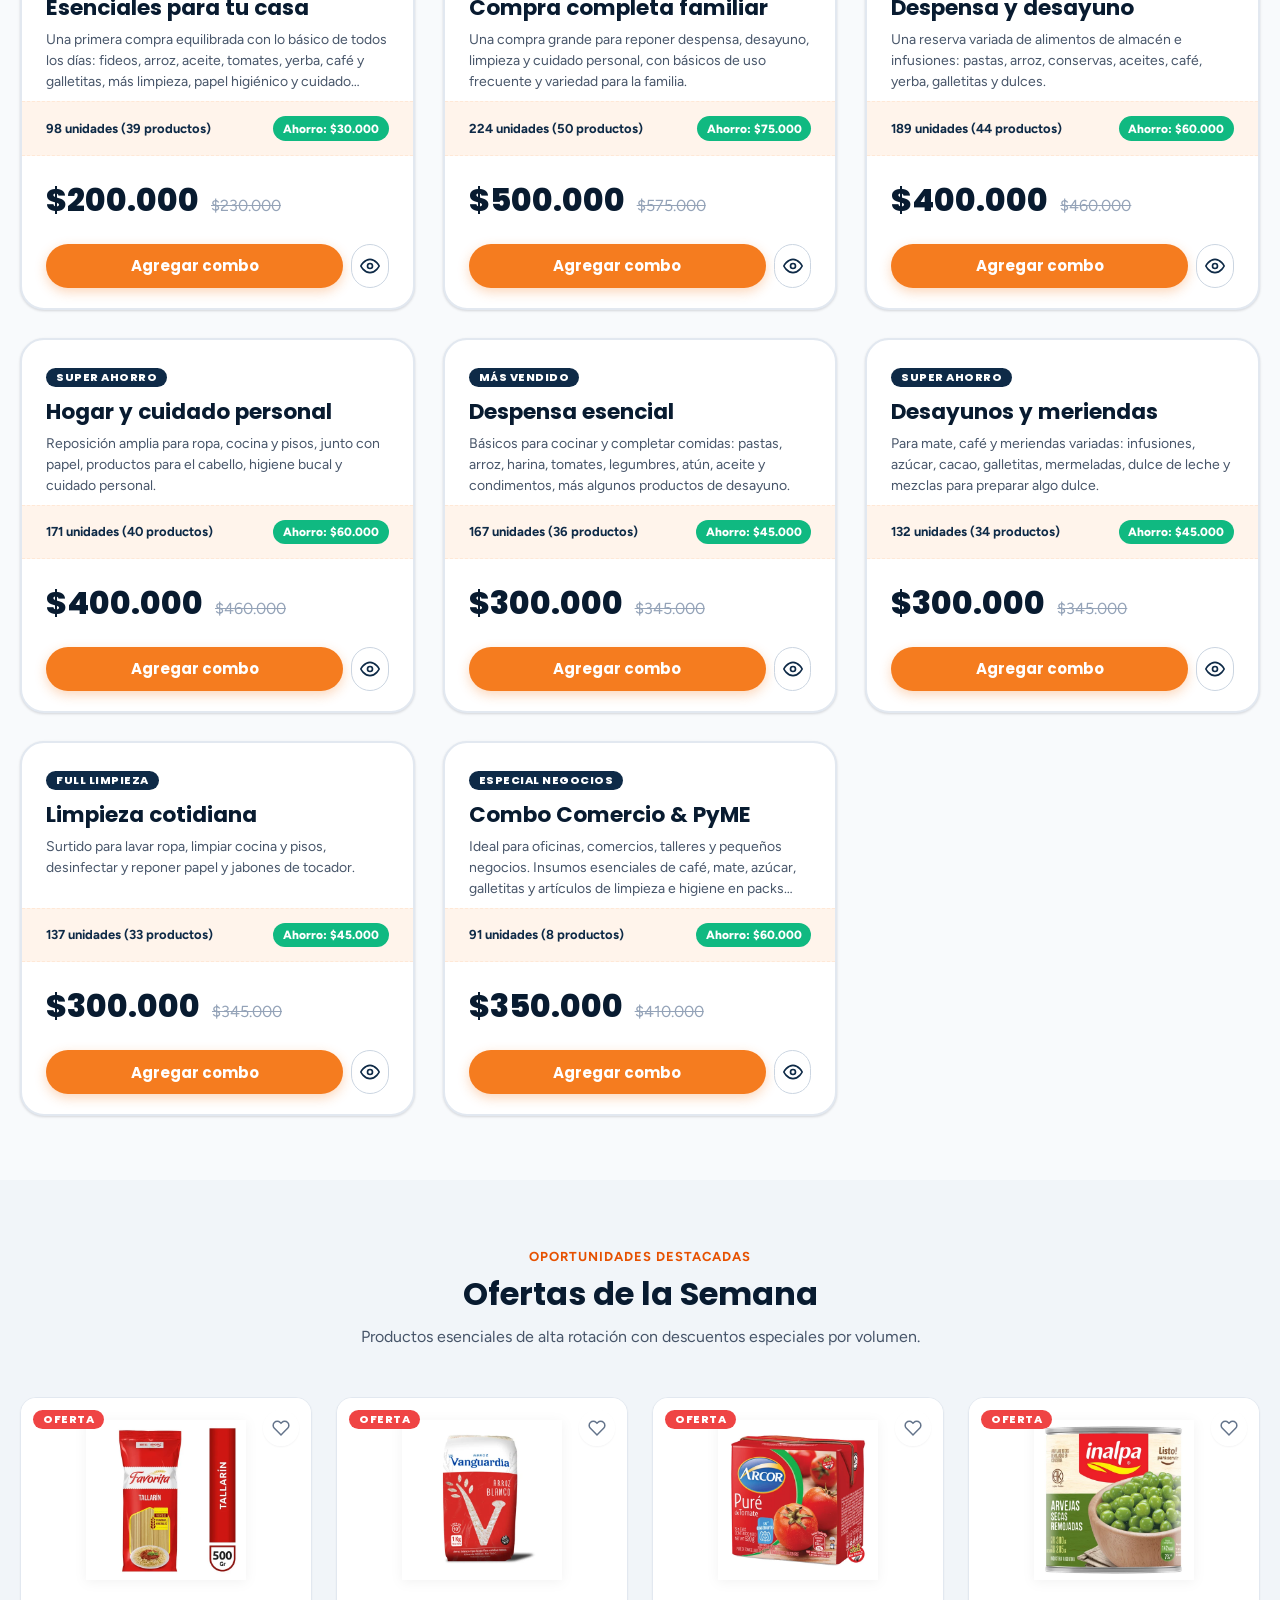
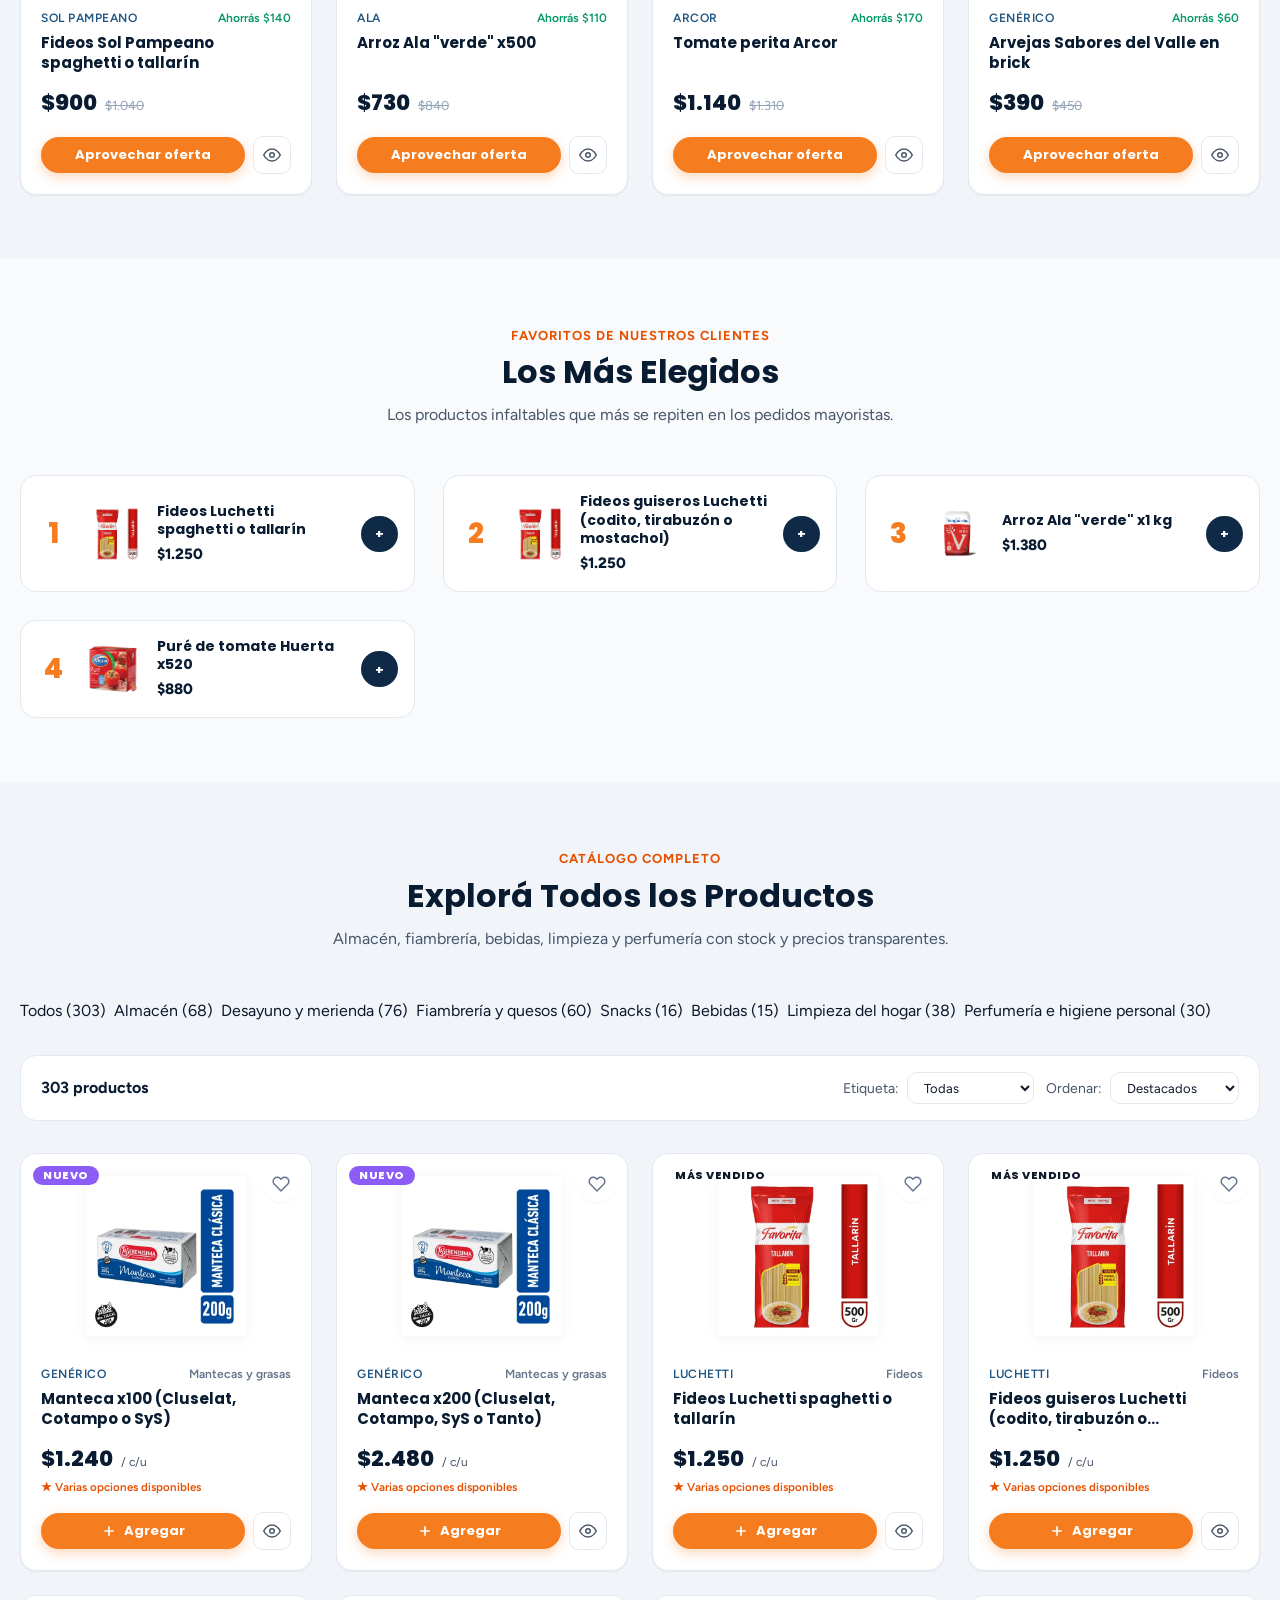
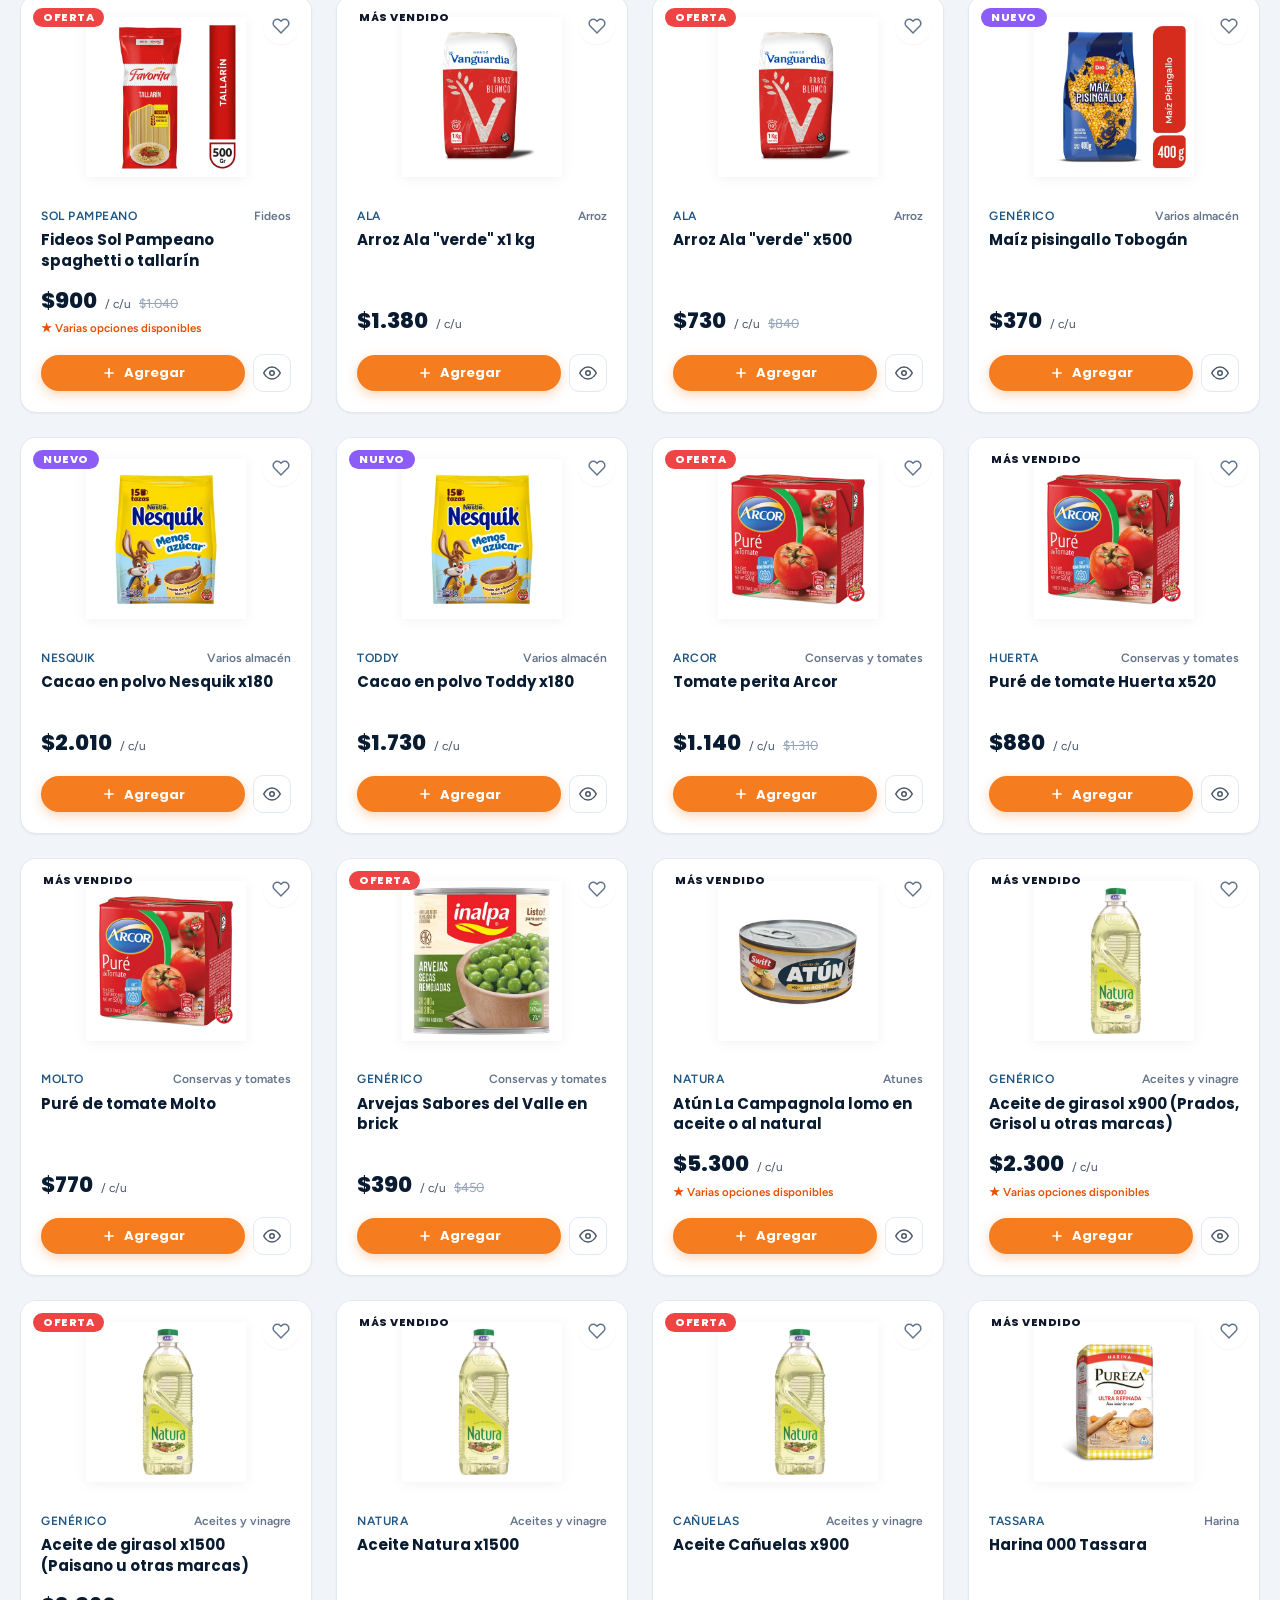
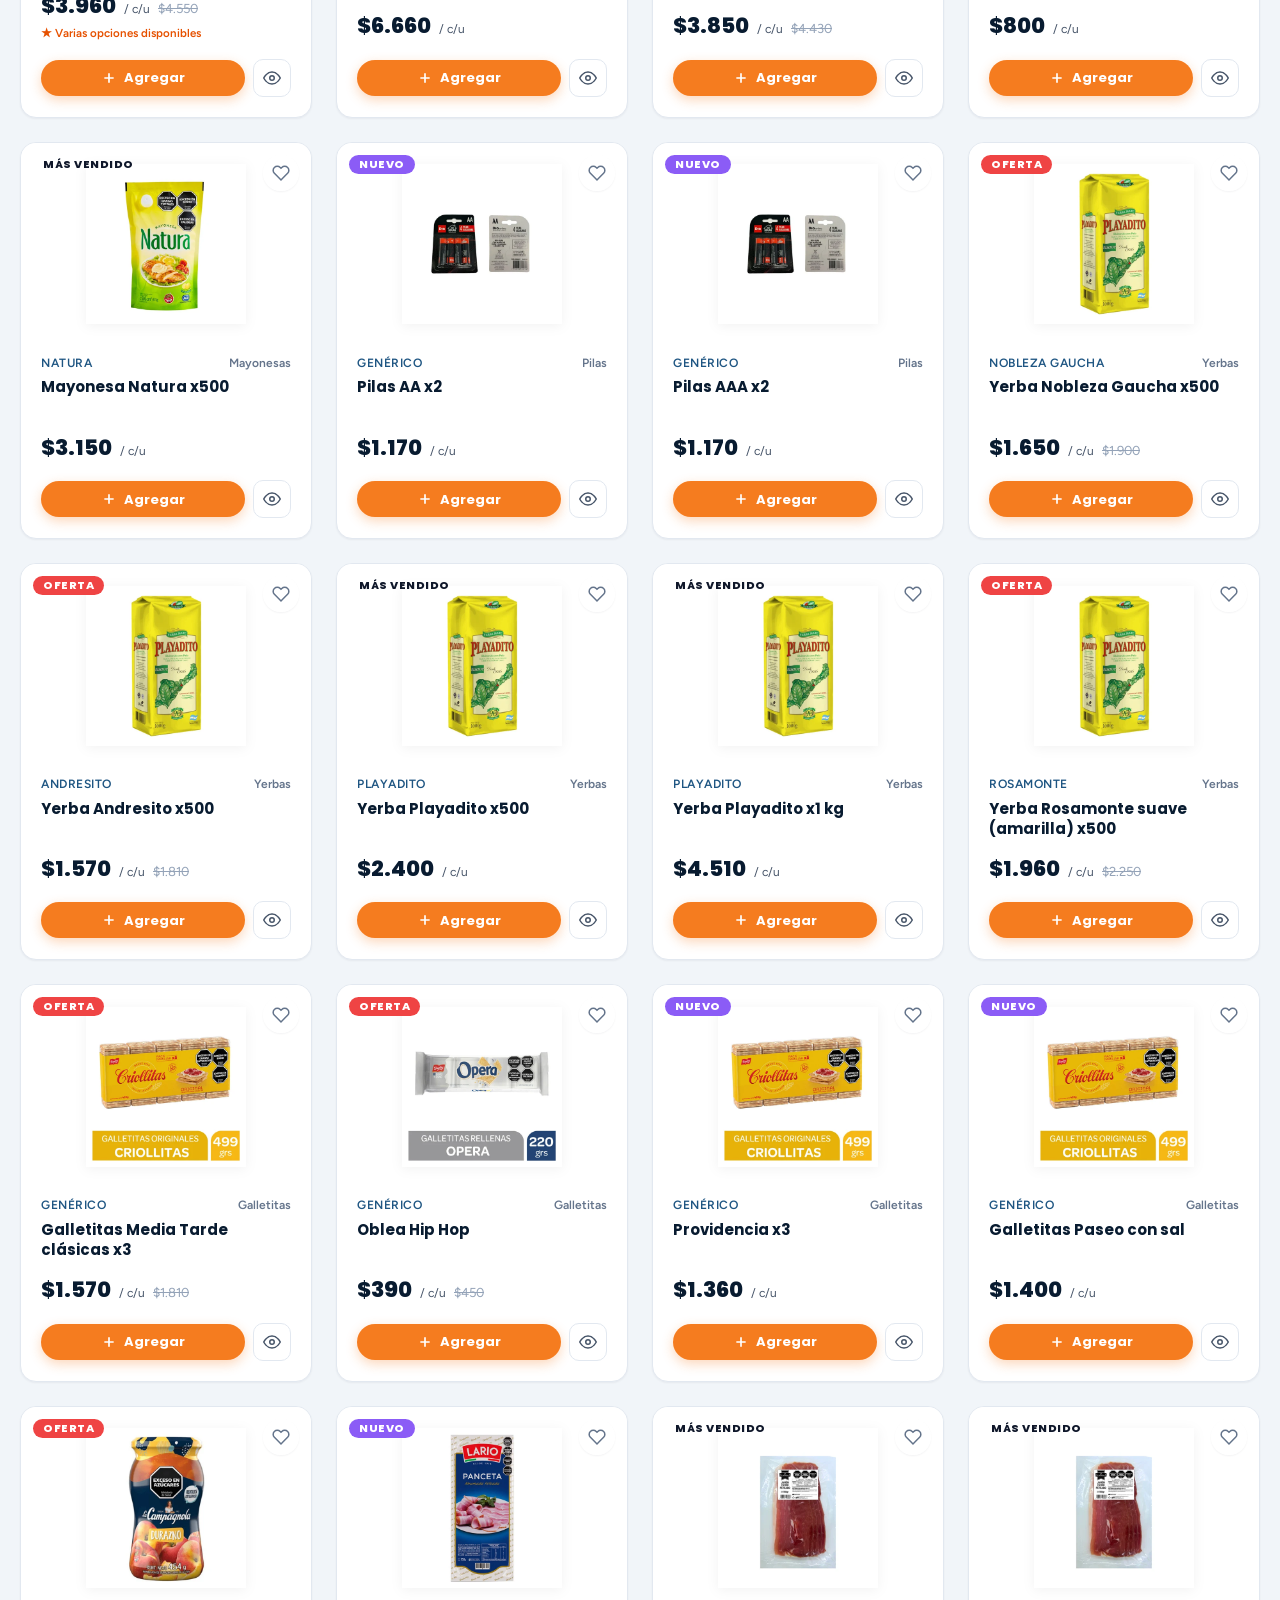
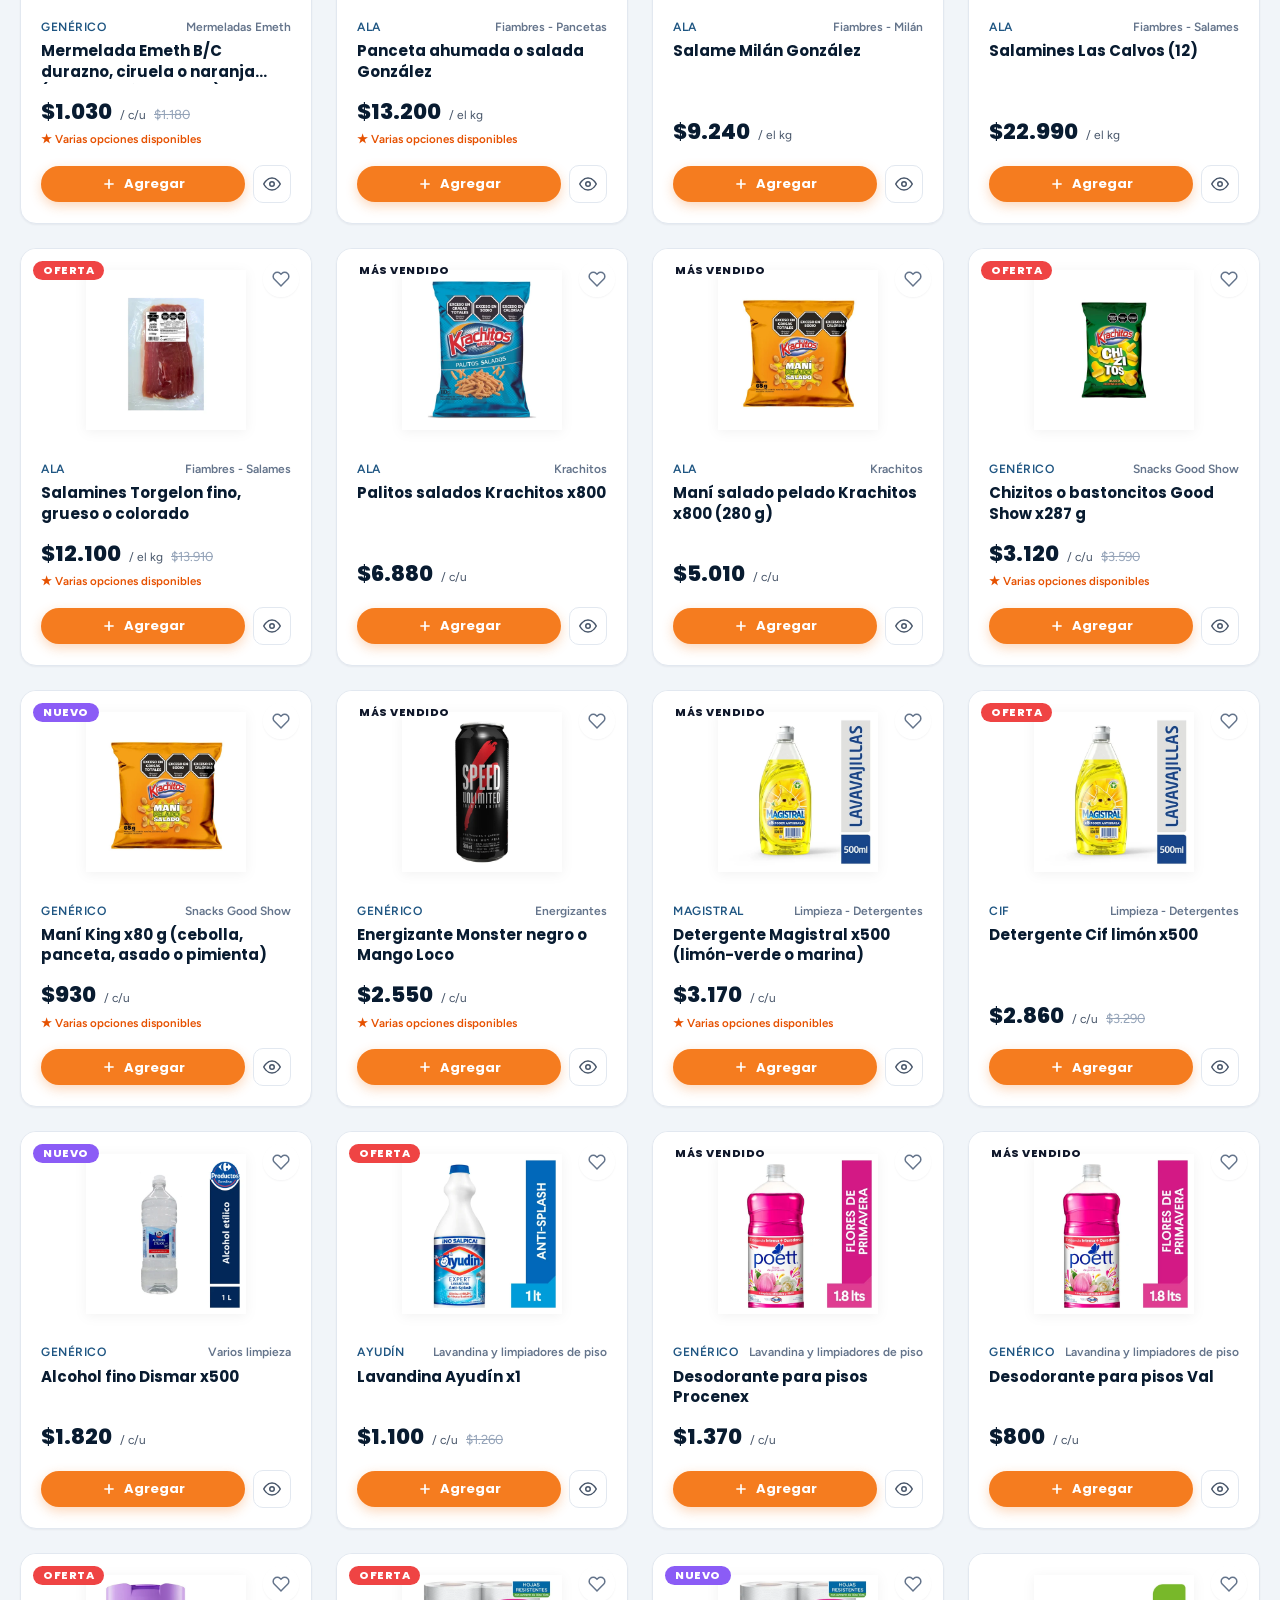
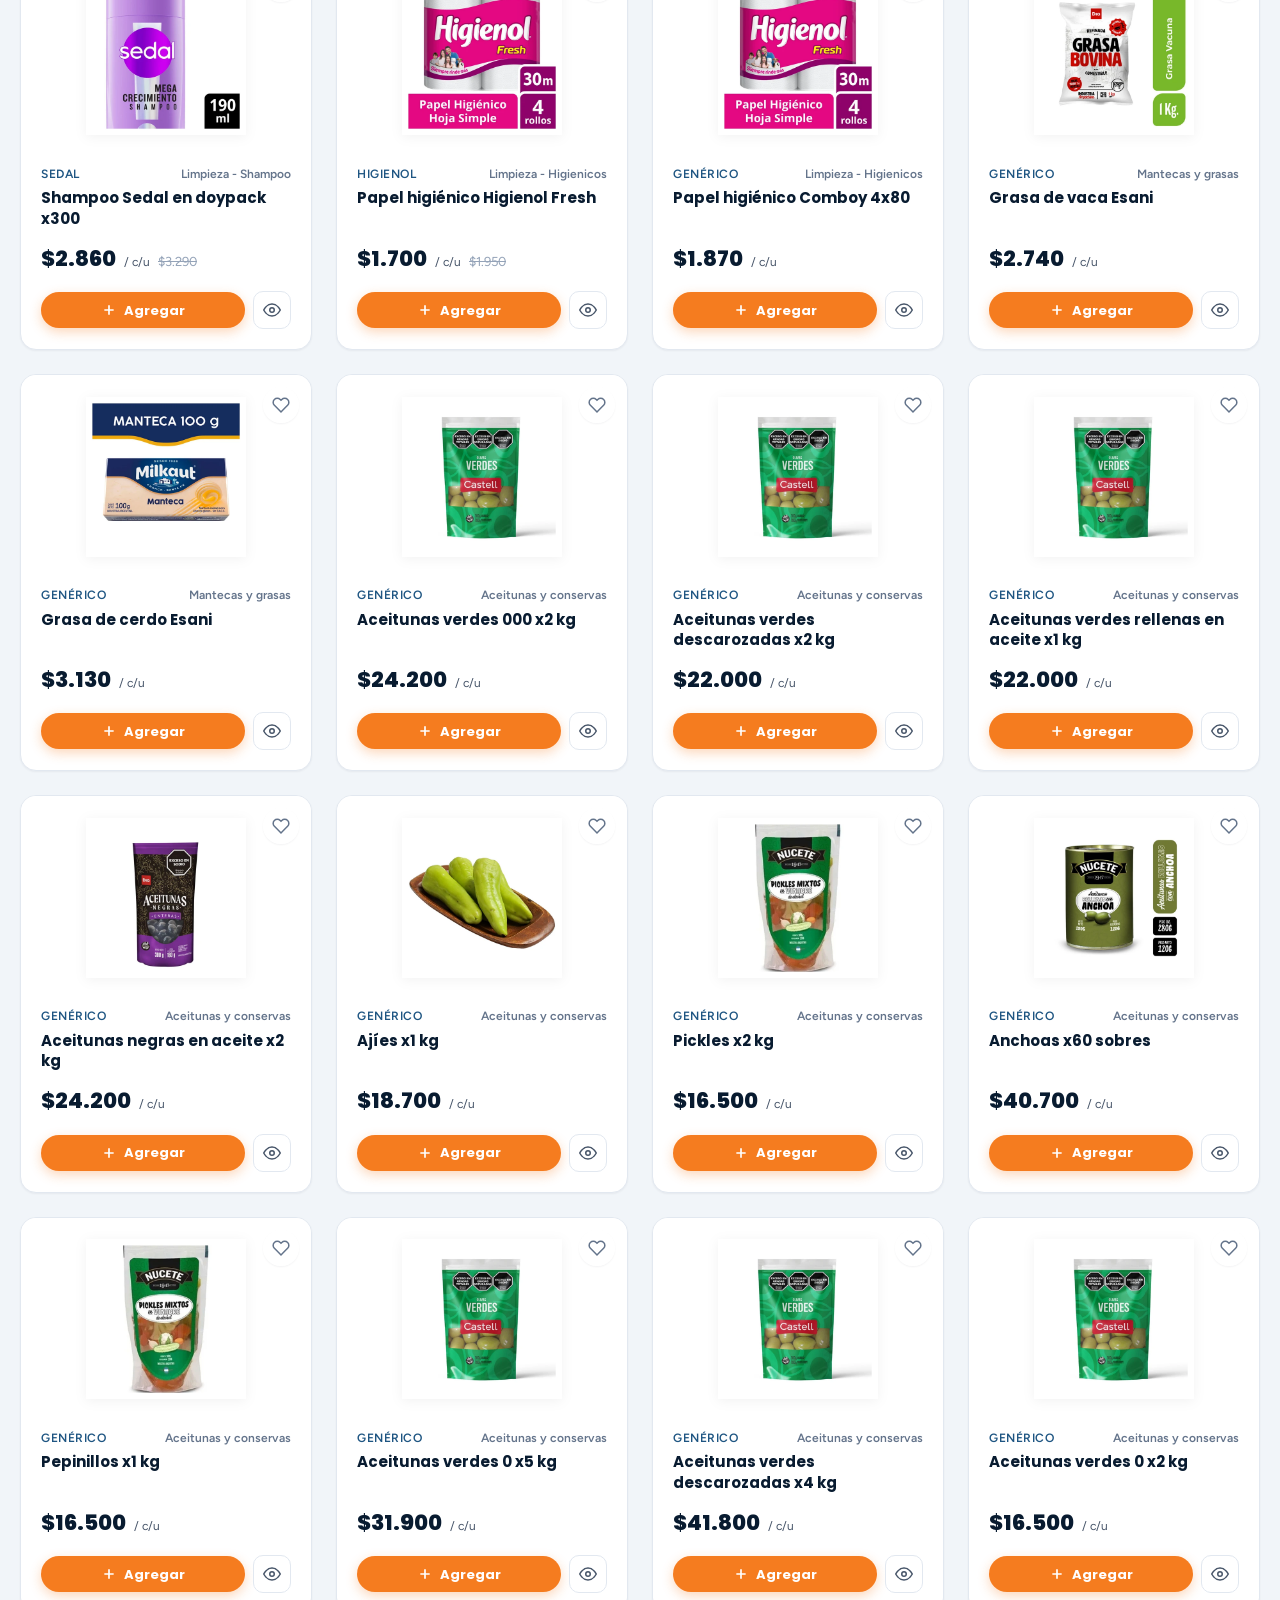
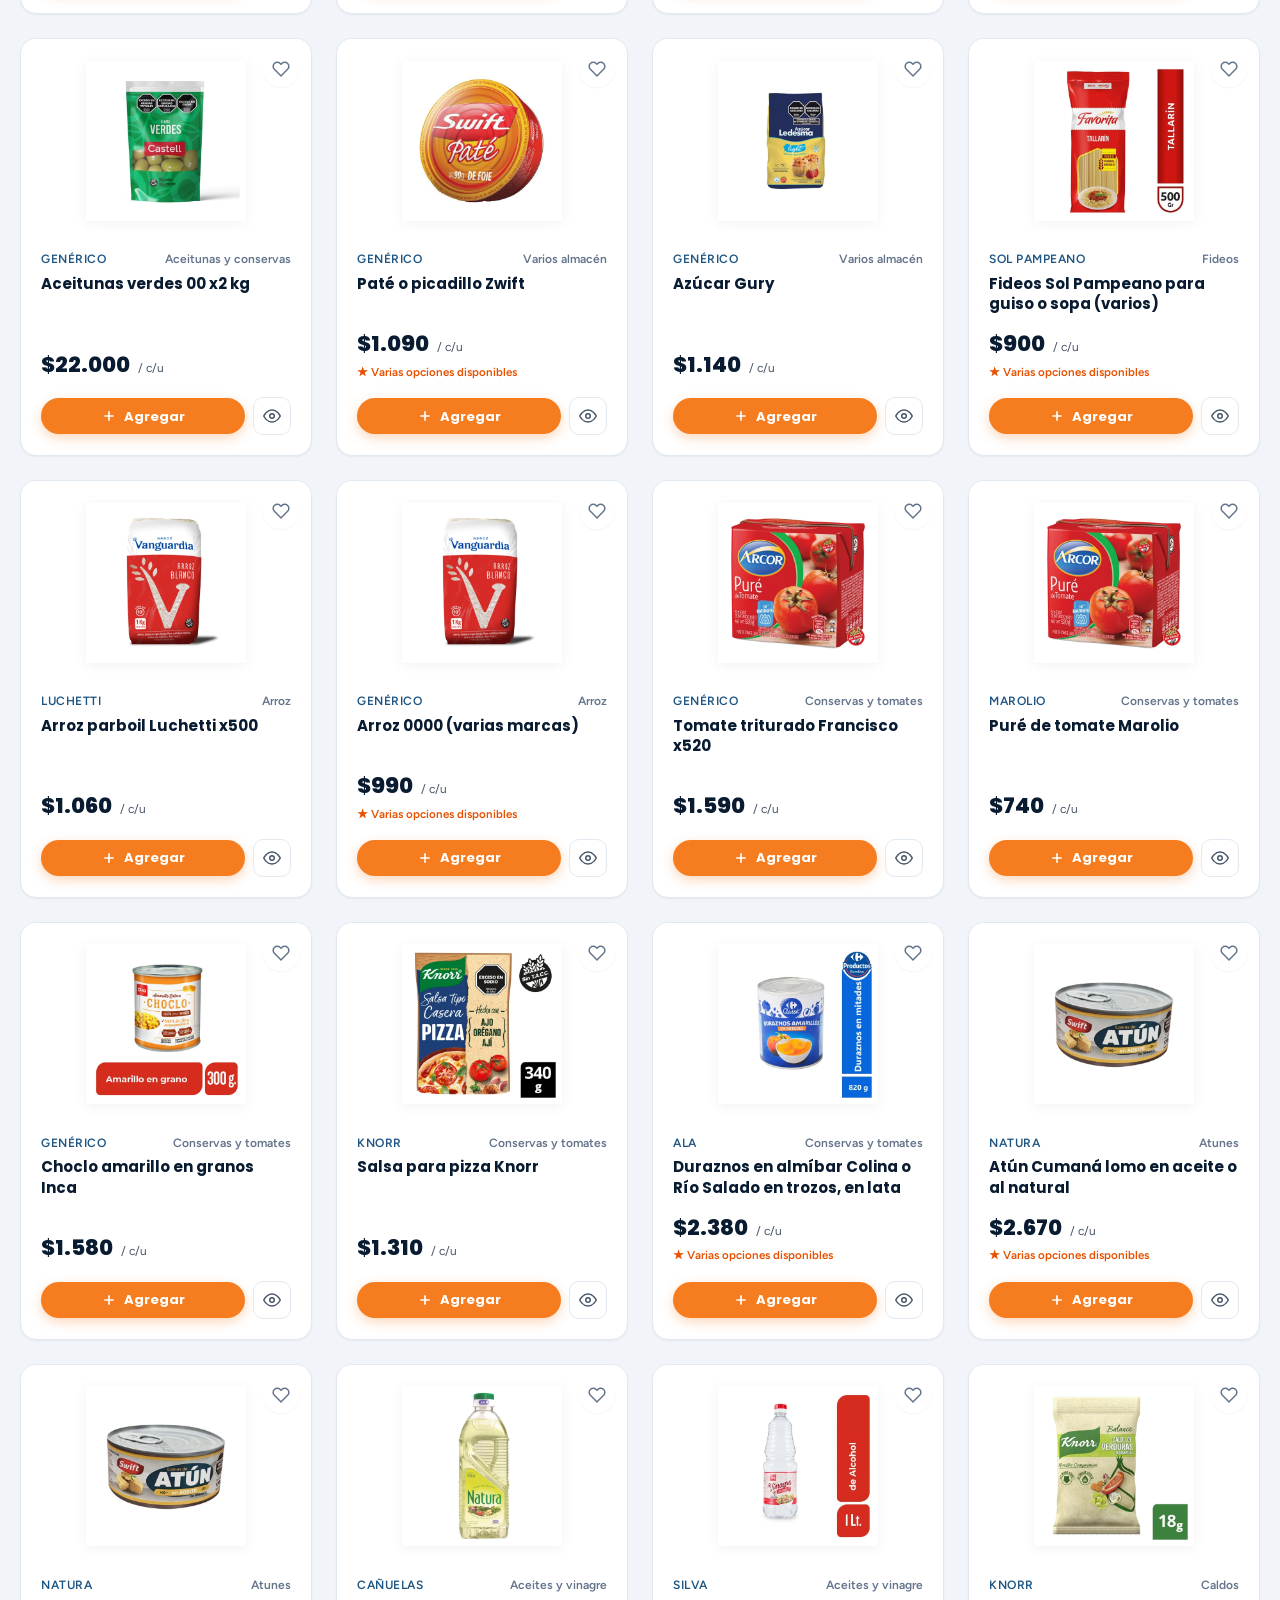
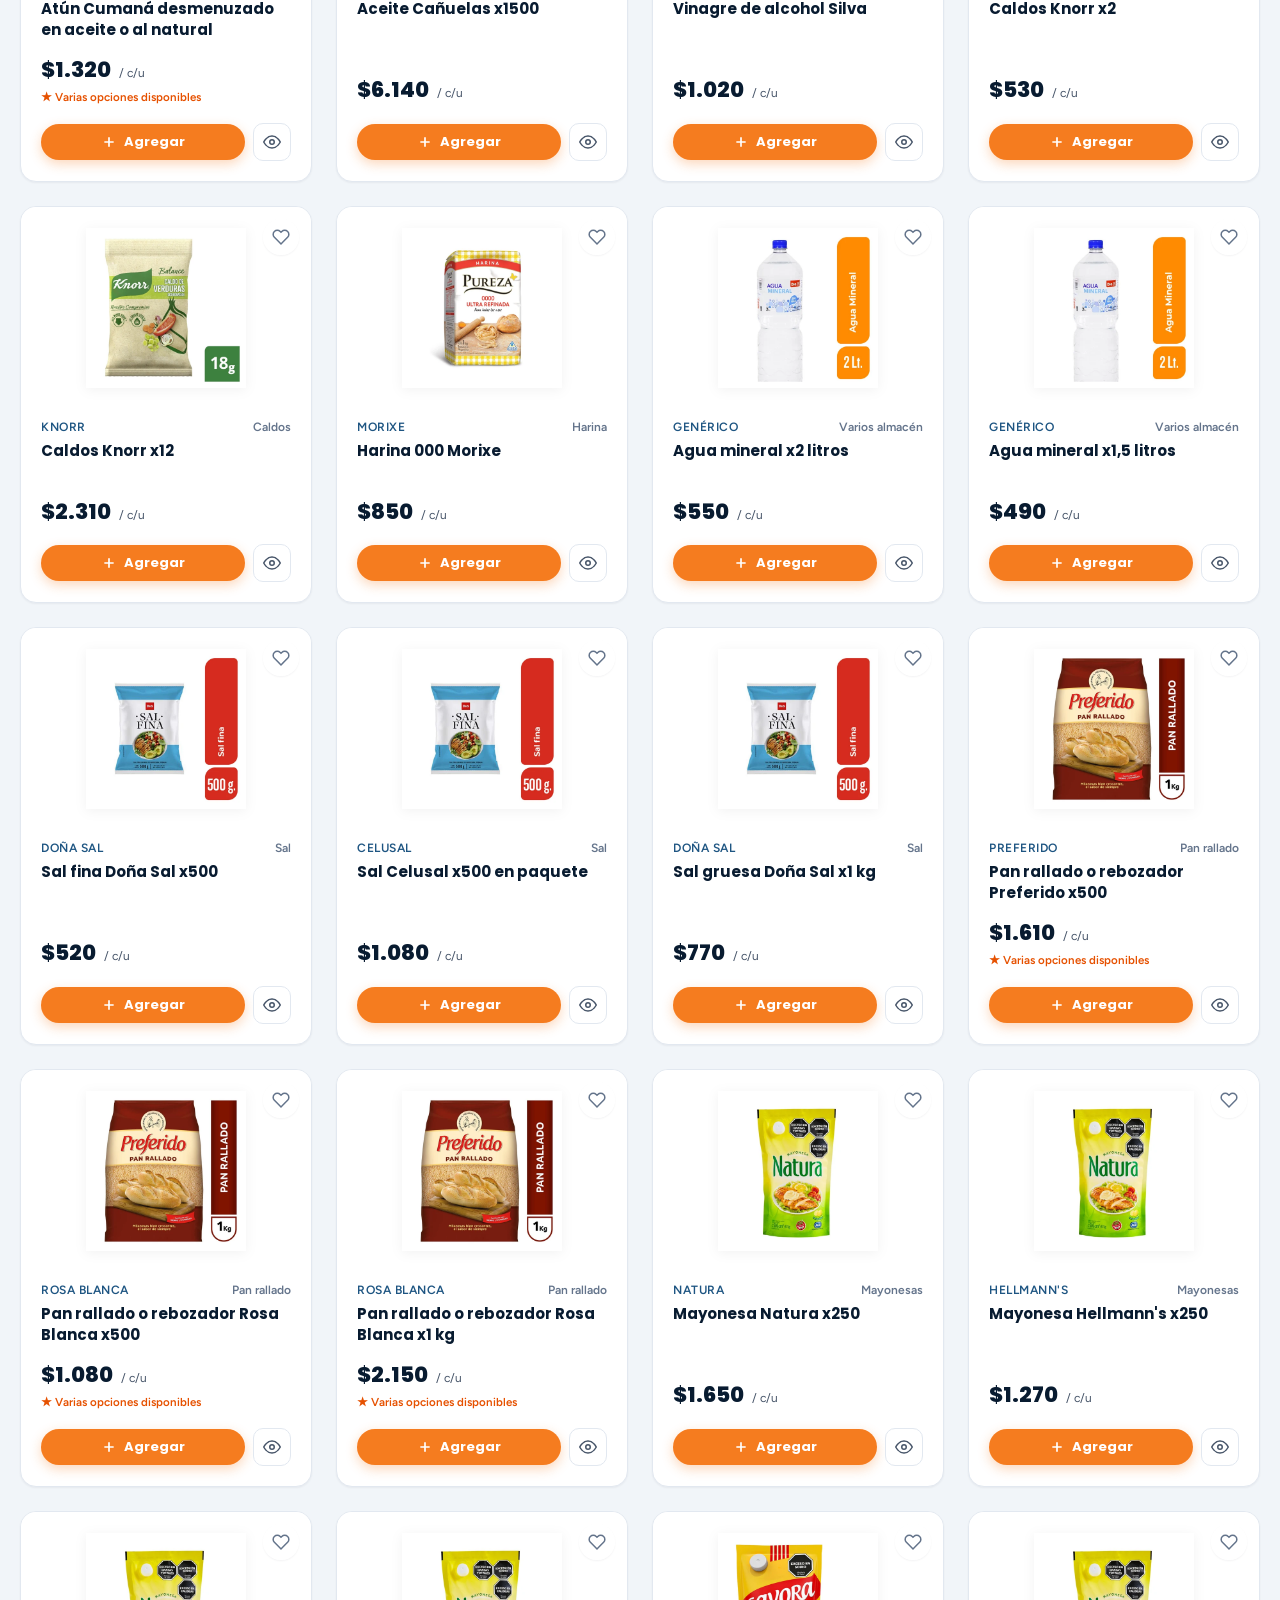
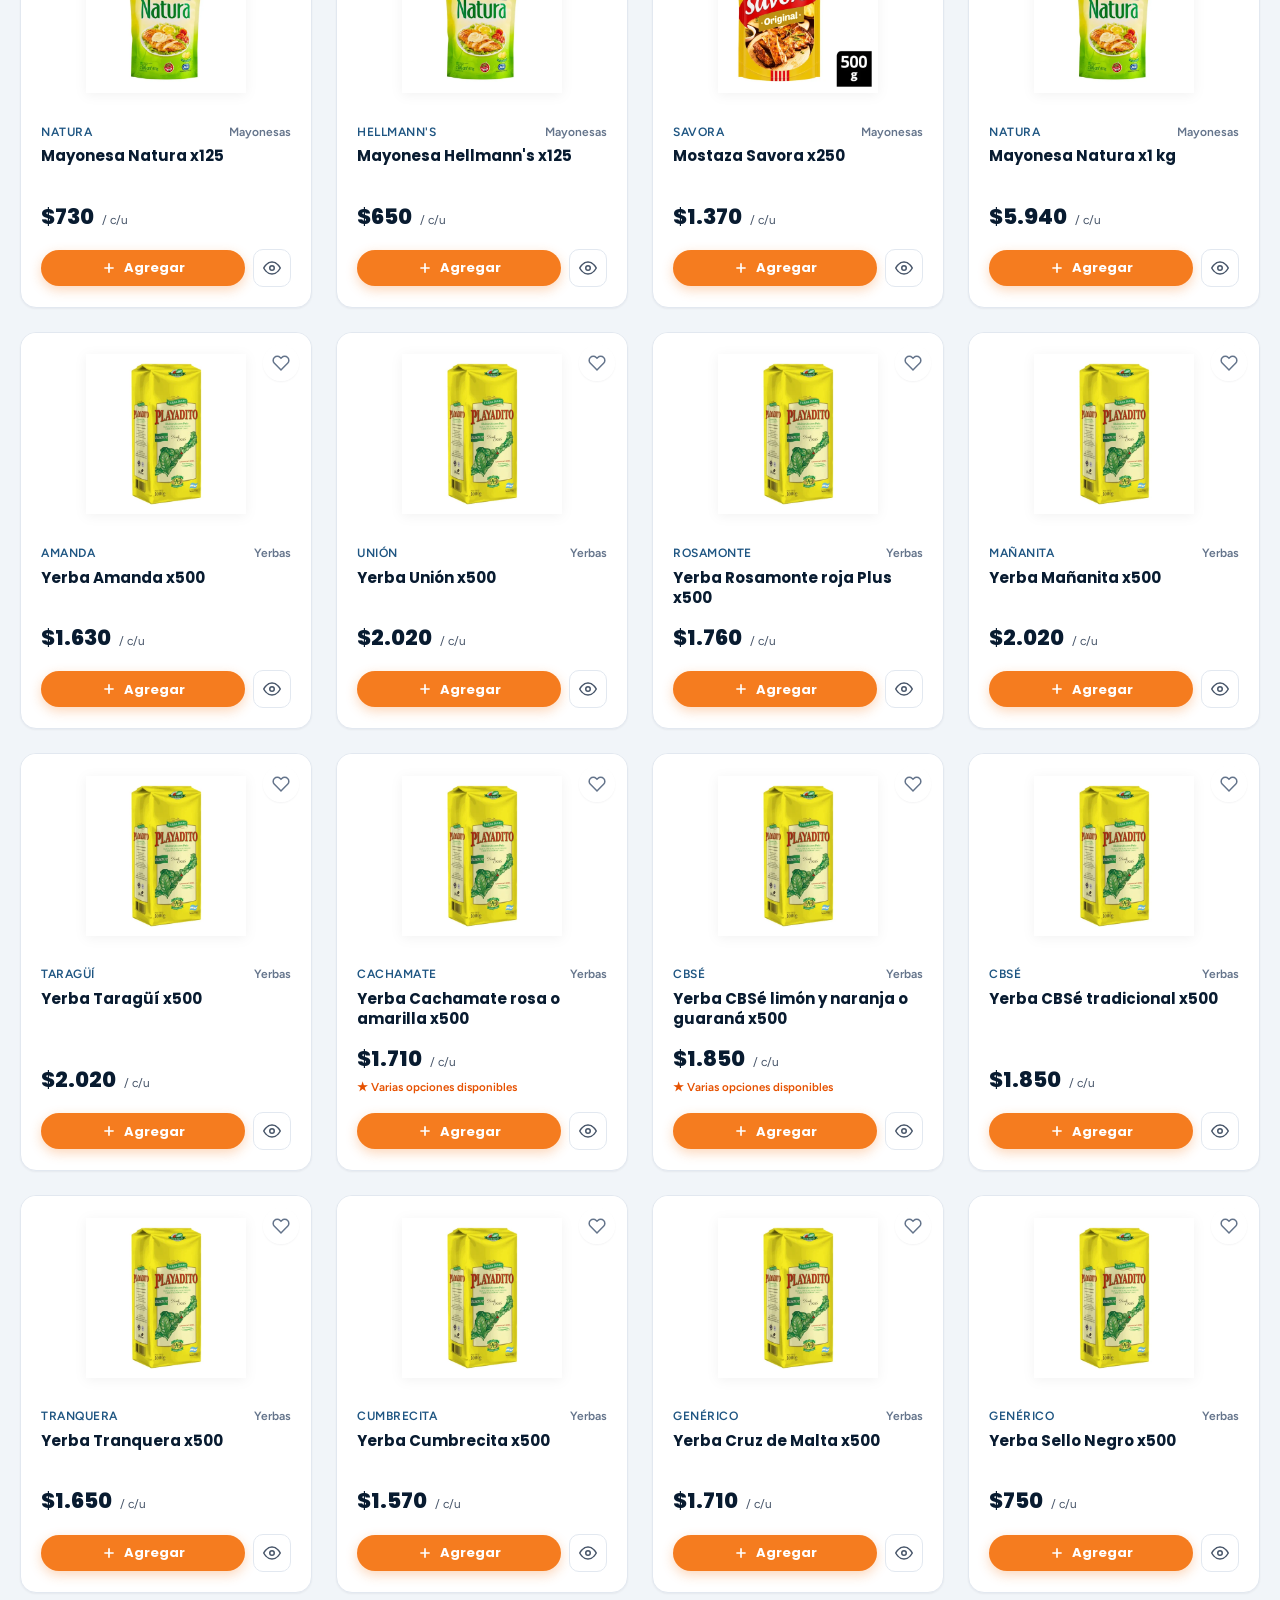
==== commit 8b21eb2b: "fix(header): Corregir superposición de buscador e integrar Mega Menú de 2 columnas estilo supermerca" ====
--- a/index.html
+++ b/index.html
@@ -84,27 +84,52 @@
         </div>
       </a>
 
-      <!-- Navegación Desktop -->
-      <nav class="nav-desktop" aria-label="Navegación principal">
-        <a href="#inicio" class="nav-link is-active">Inicio</a>
-        <a href="#catalogo" class="nav-link">Productos</a>
-        <a href="#combos" class="nav-link">Combos <span class="nav-link-badge">Ahorro</span></a>
-        <a href="#ofertas" class="nav-link">Ofertas</a>
-        <a href="#como-comprar" class="nav-link nav-link--secondary">Cómo comprar</a>
-        <a href="#contacto" class="nav-link nav-link--secondary">Contacto</a>
-        <a href="admin/" class="nav-link" id="nav-header-admin-link" style="color:var(--color-primary-600);font-weight:700;display:none;align-items:center;gap:0.35rem" title="Panel de Gestión Mayorista">
+      <!-- Botón Desplegable de CATEGORÍAS (Mega Menú - Estilo Club de Beneficios) -->
+      <div class="header-categories-trigger-wrap">
+        <button type="button" class="btn-mega-categories" id="btn-mega-categories" aria-expanded="false" aria-controls="header-mega-menu" aria-label="Abrir menú de categorías mayoristas">
+          <svg class="icon-menu-bars" viewBox="0 0 24 24" width="18" height="18" fill="none" stroke="currentColor" stroke-width="2.5"><line x1="3" y1="12" x2="21" y2="12"/><line x1="3" y1="6" x2="21" y2="6"/><line x1="3" y1="18" x2="21" y2="18"/></svg>
+          <svg class="icon-menu-close" viewBox="0 0 24 24" width="18" height="18" fill="none" stroke="currentColor" stroke-width="2.5" style="display:none"><line x1="18" y1="6" x2="6" y2="18"/><line x1="6" y1="6" x2="18" y2="18"/></svg>
+          <span>CATEGORÍAS</span>
+          <svg class="icon-chevron" viewBox="0 0 24 24" width="15" height="15" fill="none" stroke="currentColor" stroke-width="2.5"><polyline points="6 9 12 15 18 9"/></svg>
+        </button>
+
+        <!-- Mega Menú Desplegable de 2 Columnas (Estilo Club de Beneficios) -->
+        <div class="mega-menu-dropdown" id="header-mega-menu" role="dialog" aria-label="Categorías mayoristas" aria-hidden="true">
+          <div class="mega-menu-arrow"></div>
+          <div class="mega-menu-inner">
+            <!-- Columna Izquierda: Departamentos Principales -->
+            <div class="mega-menu-sidebar" id="mega-menu-sidebar"></div>
+
+            <!-- Columna Derecha: Subcategorías Dinámicas -->
+            <div class="mega-menu-content" id="mega-menu-content"></div>
+          </div>
+        </div>
+      </div>
+
+      <!-- Barra de Búsqueda Rápida en Header (Espaciosa, Centrada y Libre de Colisiones) -->
+      <div class="header-search">
+        <div class="search-input-wrap">
+          <svg class="search-icon" viewBox="0 0 24 24" width="18" height="18" fill="none" stroke="currentColor" stroke-width="2"><circle cx="11" cy="11" r="8"/><path d="M21 21l-4.35-4.35"/></svg>
+          <input type="search" id="catalog-search-input" class="header-search-input" placeholder="Buscar fideos, aceite, jabón, lavandina..." aria-label="Buscar en el catálogo mayorista">
+          <button type="button" class="search-clear-btn" id="search-clear-btn" aria-label="Limpiar búsqueda">&times;</button>
+        </div>
+      </div>
+
+      <!-- Accesos Directos Opcionales en Header (Ofertas y Combos) -->
+      <nav class="nav-desktop-shortcuts" aria-label="Accesos rápidos destacados">
+        <a href="#ofertas" class="nav-shortcut-link nav-shortcut-link--promo">
+          <span>🔥</span>
+          <span>Ofertas</span>
+        </a>
+        <a href="#combos" class="nav-shortcut-link nav-shortcut-link--combo">
+          <span>📦</span>
+          <span>Combos</span>
+        </a>
+        <a href="admin/" class="nav-shortcut-link" id="nav-header-admin-link" style="color:var(--color-primary-600);font-weight:700;display:none;align-items:center;gap:0.35rem" title="Panel de Gestión Mayorista">
           <svg viewBox="0 0 24 24" width="16" height="16" fill="none" stroke="currentColor" stroke-width="2"><path d="M12 20h9"/><path d="M16.5 3.5a2.121 2.121 0 0 1 3 3L7 19l-4 1 1-4L16.5 3.5z"/></svg>
           Admin
         </a>
       </nav>
-
-      <!-- Barra de Búsqueda Rápida en Header -->
-      <div class="header-search">
-        <div class="search-input-wrap">
-          <svg class="search-icon" viewBox="0 0 24 24" width="18" height="18" fill="none" stroke="currentColor" stroke-width="2"><circle cx="11" cy="11" r="8"/><path d="M21 21l-4.35-4.35"/></svg>
-          <input type="search" id="catalog-search-input" class="header-search-input" placeholder="Buscar fideos, aceite, jabón..." aria-label="Buscar en el catálogo mayorista">
-        </div>
-      </div>
 
       <!-- Acciones de Usuario -->
       <div class="header-actions">
@@ -134,6 +159,9 @@
       </div>
 
     </div>
+
+    <!-- Backdrop del Mega Menú -->
+    <div class="mega-menu-backdrop" id="mega-menu-backdrop"></div>
   </header>
 
   <!-- ============================================================
--- a/css/layout.css
+++ b/css/layout.css
@@ -258,88 +258,89 @@
   color: var(--color-primary-600);
 }
 
-/* Navegación Desktop */
-.nav-desktop {
-  display: flex;
-  align-items: center;
-  gap: 0.85rem;
-  flex-shrink: 1;
-  min-width: 0;
-}
-
-.nav-link {
+/* Botón Desplegable de CATEGORÍAS (Estilo Club de Beneficios / Supermercado) */
+.header-categories-trigger-wrap {
+  position: relative;
+  flex-shrink: 0;
+}
+
+.btn-mega-categories {
+  display: inline-flex;
+  align-items: center;
+  gap: 0.55rem;
+  background: #C06121;
+  background: linear-gradient(135deg, #C06121 0%, #B45309 100%);
+  color: #FFFFFF;
+  border: none;
+  border-radius: var(--radius-full);
+  padding: 0.6rem 1.15rem;
   font-family: var(--font-heading);
-  font-size: 0.875rem;
-  font-weight: 600;
-  color: var(--color-text-muted);
-  padding: 0.4rem 0.2rem;
+  font-size: 0.85rem;
+  font-weight: 800;
+  letter-spacing: 0.04em;
+  cursor: pointer;
+  box-shadow: 0 3px 10px rgba(192, 97, 33, 0.28);
+  transition: all var(--transition-fast);
+  white-space: nowrap;
+}
+
+.btn-mega-categories:hover {
+  background: linear-gradient(135deg, #B45309 0%, #9A3412 100%);
+  box-shadow: 0 4px 14px rgba(180, 83, 9, 0.38);
+  transform: translateY(-1px);
+}
+
+.btn-mega-categories.is-active {
+  background: #B45309;
+  box-shadow: 0 2px 8px rgba(0, 0, 0, 0.2);
+}
+
+.btn-mega-categories .icon-chevron {
+  transition: transform var(--transition-fast);
+}
+
+.btn-mega-categories.is-active .icon-chevron {
+  transform: rotate(180deg);
+}
+
+/* Barra de Búsqueda del Header (Espaciosa, Centrada y Libre de Colisiones) */
+.header-search {
+  flex: 1 1 240px;
+  min-width: 220px;
+  max-width: 520px;
   position: relative;
-  white-space: nowrap;
-  transition: color var(--transition-fast);
-}
-
-.nav-link:hover,
-.nav-link.is-active {
-  color: var(--color-primary-800);
-}
-
-.nav-link.is-active::after {
-  content: '';
-  position: absolute;
-  bottom: 0;
-  left: 0;
-  width: 100%;
-  height: 2px;
-  background: var(--color-accent-500);
-  border-radius: var(--radius-full);
-}
-
-.nav-link-badge {
-  background: var(--color-accent-100);
-  color: var(--color-accent-700);
-  font-size: 0.6875rem;
-  padding: 0.1rem 0.4rem;
-  border-radius: var(--radius-full);
-  margin-left: 0.25rem;
-  font-weight: 700;
-}
-
-/* Barra de Búsqueda del Header */
-.header-search {
-  flex: 1;
-  min-width: 130px;
-  max-width: 260px;
-  position: relative;
+  margin: 0 0.5rem;
 }
 
 .search-input-wrap {
   position: relative;
   display: flex;
   align-items: center;
+  width: 100%;
 }
 
 .search-icon {
   position: absolute;
-  left: 0.875rem;
+  left: 0.95rem;
   color: var(--color-text-light);
   pointer-events: none;
 }
 
 .header-search-input {
   width: 100%;
-  padding: 0.55rem 2rem 0.55rem 2.25rem;
+  padding: 0.6rem 2.25rem 0.6rem 2.5rem;
   background: var(--color-bg-surface);
-  border: 1px solid var(--color-border);
-  border-radius: var(--radius-full);
-  font-size: 0.84rem;
+  border: 1.5px solid #E2E8F0;
+  border-radius: var(--radius-full);
+  font-size: 0.86rem;
   color: var(--color-text-main);
   transition: all var(--transition-fast);
 }
 
 .header-search-input:focus {
   background: #FFFFFF;
-  border-color: var(--color-accent-500);
-  box-shadow: 0 0 0 3px var(--color-accent-100);
+  border-color: #C06121;
+  box-shadow: 0 0 0 3px rgba(192, 97, 33, 0.16);
 }
 
 .search-clear-btn {
@@ -347,10 +348,268 @@
   right: 0.75rem;
   color: var(--color-text-light);
   display: none;
+  background: transparent;
+  border: none;
+  font-size: 1.25rem;
+  cursor: pointer;
+  line-height: 1;
 }
 
 .search-clear-btn.is-visible {
   display: block;
+}
+
+/* Accesos Directos Opcionales en Header (Ofertas y Combos) */
+.nav-desktop-shortcuts {
+  display: flex;
+  align-items: center;
+  gap: 0.4rem;
+  flex-shrink: 0;
+}
+
+.nav-shortcut-link {
+  display: inline-flex;
+  align-items: center;
+  gap: 0.35rem;
+  padding: 0.42rem 0.75rem;
+  border-radius: var(--radius-full);
+  font-family: var(--font-heading);
+  font-size: 0.84rem;
+  font-weight: 700;
+  color: var(--color-text-main);
+  text-decoration: none;
+  transition: all var(--transition-fast);
+  white-space: nowrap;
+}
+
+.nav-shortcut-link:hover {
+  background: var(--color-bg-surface);
+  color: #C06121;
+}
+
+.nav-shortcut-link--promo {
+  color: #DC2626;
+  background: #FEF2F2;
+}
+
+.nav-shortcut-link--promo:hover {
+  background: #FEE2E2;
+  color: #B91C1C;
+}
+
+.nav-shortcut-link--combo {
+  color: #B45309;
+  background: #FFFBEB;
+}
+
+.nav-shortcut-link--combo:hover {
+  background: #FEF3C7;
+  color: #92400E;
+}
+
+/* ============================================================
+   MEGA MENÚ DE CATEGORÍAS (2 Columnas - Estilo Club de Beneficios)
+   ============================================================ */
+.mega-menu-backdrop {
+  position: fixed;
+  inset: 0;
+  top: var(--header-height);
+  background: rgba(15, 23, 42, 0.4);
+  backdrop-filter: blur(2px);
+  z-index: 890;
+  opacity: 0;
+  pointer-events: none;
+  transition: opacity 0.22s ease;
+}
+
+.mega-menu-backdrop.is-visible {
+  opacity: 1;
+  pointer-events: auto;
+}
+
+.mega-menu-dropdown {
+  position: absolute;
+  top: calc(100% + 10px);
+  left: 0;
+  z-index: 900;
+  background: #FFFFFF;
+  border-radius: 14px;
+  box-shadow: 0 20px 45px -5px rgba(15, 23, 42, 0.22), 0 8px 16px -4px rgba(0, 0, 0, 0.08);
+  border: 1px solid #E2E8F0;
+  opacity: 0;
+  transform: translateY(-8px);
+  pointer-events: none;
+  transition: opacity 0.22s cubic-bezier(0.16, 1, 0.3, 1), transform 0.22s cubic-bezier(0.16, 1, 0.3, 1);
+  width: min(720px, calc(100vw - 2rem));
+}
+
+.mega-menu-dropdown.is-visible {
+  opacity: 1;
+  transform: translateY(0);
+  pointer-events: auto;
+}
+
+.mega-menu-arrow {
+  position: absolute;
+  top: -8px;
+  left: 52px;
+  width: 0;
+  height: 0;
+  border-left: 9px solid transparent;
+  border-right: 9px solid transparent;
+  border-bottom: 9px solid #C06121;
+}
+
+.mega-menu-inner {
+  display: flex;
+  min-height: 440px;
+  max-height: 540px;
+  overflow: hidden;
+  border-radius: 14px;
+}
+
+/* Columna Izquierda: Secciones y Departamentos */
+.mega-menu-sidebar {
+  width: 255px;
+  flex-shrink: 0;
+  background: #F8FAFC;
+  border-right: 1px solid #E2E8F0;
+  overflow-y: auto;
+  padding: 0.5rem 0;
+}
+
+.mega-menu-cat-item {
+  display: flex;
+  align-items: center;
+  justify-content: space-between;
+  width: 100%;
+  padding: 0.72rem 1.15rem;
+  background: transparent;
+  border: none;
+  border-left: 3px solid transparent;
+  text-align: left;
+  font-family: var(--font-heading);
+  font-size: 0.88rem;
+  font-weight: 600;
+  color: #334155;
+  cursor: pointer;
+  transition: all 0.15s ease;
+  line-height: 1.25;
+}
+
+.mega-menu-cat-item:hover,
+.mega-menu-cat-item.is-active {
+  background: #FFFFFF;
+  color: #C06121;
+  border-left-color: #C06121;
+  font-weight: 700;
+}
+
+.mega-menu-cat-item .cat-label {
+  display: flex;
+  align-items: center;
+  gap: 0.5rem;
+}
+
+.mega-menu-cat-item .cat-arrow {
+  font-size: 1.1rem;
+  line-height: 1;
+  color: #94A3B8;
+  transition: transform 0.15s ease, color 0.15s ease;
+}
+
+.mega-menu-cat-item.is-active .cat-arrow,
+.mega-menu-cat-item:hover .cat-arrow {
+  color: #C06121;
+  transform: translateX(2px);
+}
+
+.mega-menu-cat-item--special {
+  font-weight: 800;
+  color: #0F172A;
+  border-bottom: 1px solid #EDF2F7;
+  margin-bottom: 0.25rem;
+  padding-top: 0.85rem;
+  padding-bottom: 0.85rem;
+}
+
+.mega-menu-cat-item--special-promo {
+  color: #DC2626 !important;
+}
+
+/* Columna Derecha: Subcategorías */
+.mega-menu-content {
+  flex: 1;
+  background: #FFFFFF;
+  overflow-y: auto;
+  padding: 1.75rem 2rem;
+  display: flex;
+  flex-direction: column;
+}
+
+.mega-menu-content-header {
+  margin-bottom: 1.25rem;
+  padding-bottom: 0.75rem;
+  border-bottom: 2px solid #F1F5F9;
+}
+
+.mega-menu-title {
+  font-family: var(--font-heading);
+  font-size: 1.35rem;
+  font-weight: 800;
+  color: #C06121;
+  margin: 0 0 0.25rem;
+}
+
+.mega-menu-subtitle {
+  font-size: 0.8rem;
+  color: #64748B;
+  font-weight: 500;
+}
+
+.mega-menu-subcategories-list {
+  display: flex;
+  flex-direction: column;
+  gap: 0.5rem;
+  flex: 1;
+}
+
+.mega-menu-subcat-link {
+  font-size: 0.92rem;
+  color: #334155;
+  text-decoration: none;
+  padding: 0.35rem 0;
+  font-weight: 500;
+  transition: all 0.15s ease;
+  display: inline-flex;
+  align-items: center;
+  justify-content: space-between;
+}
+
+.mega-menu-subcat-link:hover {
+  color: #C06121;
+  padding-left: 4px;
+  font-weight: 600;
+}
+
+.mega-menu-all-link {
+  display: inline-flex;
+  align-items: center;
+  gap: 0.4rem;
+  margin-top: 1.5rem;
+  padding-top: 1rem;
+  border-top: 1px solid #F1F5F9;
+  font-family: var(--font-heading);
+  font-size: 0.95rem;
+  font-weight: 800;
+  color: #C06121;
+  text-decoration: none;
+  transition: color 0.15s ease, transform 0.15s ease;
+}
+
+.mega-menu-all-link:hover {
+  color: #9A3412;
+  transform: translateX(4px);
 }
 
 /* Acciones del Header (Favoritos, Carrito, Cuenta) */
--- a/css/responsive.css
+++ b/css/responsive.css
@@ -21,7 +21,7 @@
 
 /* LAPTOPS Y PANTALLAS COMPACTAS (hasta 1240px) */
 @media (max-width: 1240px) {
-  .nav-desktop {
+  .nav-desktop-shortcuts {
     display: none;
   }
 
@@ -114,6 +114,35 @@
 
   .action-btn--account {
     display: none; /* Accesible desde el menú móvil */
+  }
+
+  /* Mega Menú adaptativo en Móviles */
+  .mega-menu-dropdown {
+    left: 0.5rem;
+    width: calc(100vw - 1rem);
+    top: calc(100% + 2px);
+  }
+
+  .mega-menu-inner {
+    flex-direction: column;
+    min-height: auto;
+    max-height: calc(100vh - var(--header-height) - 40px);
+  }
+
+  .mega-menu-sidebar {
+    width: 100%;
+    max-height: 170px;
+    border-right: none;
+    border-bottom: 1px solid #E2E8F0;
+  }
+
+  .mega-menu-arrow {
+    display: none;
+  }
+
+  .btn-mega-categories {
+    padding: 0.5rem 0.75rem;
+    font-size: 0.76rem;
   }
 
   .hero {
